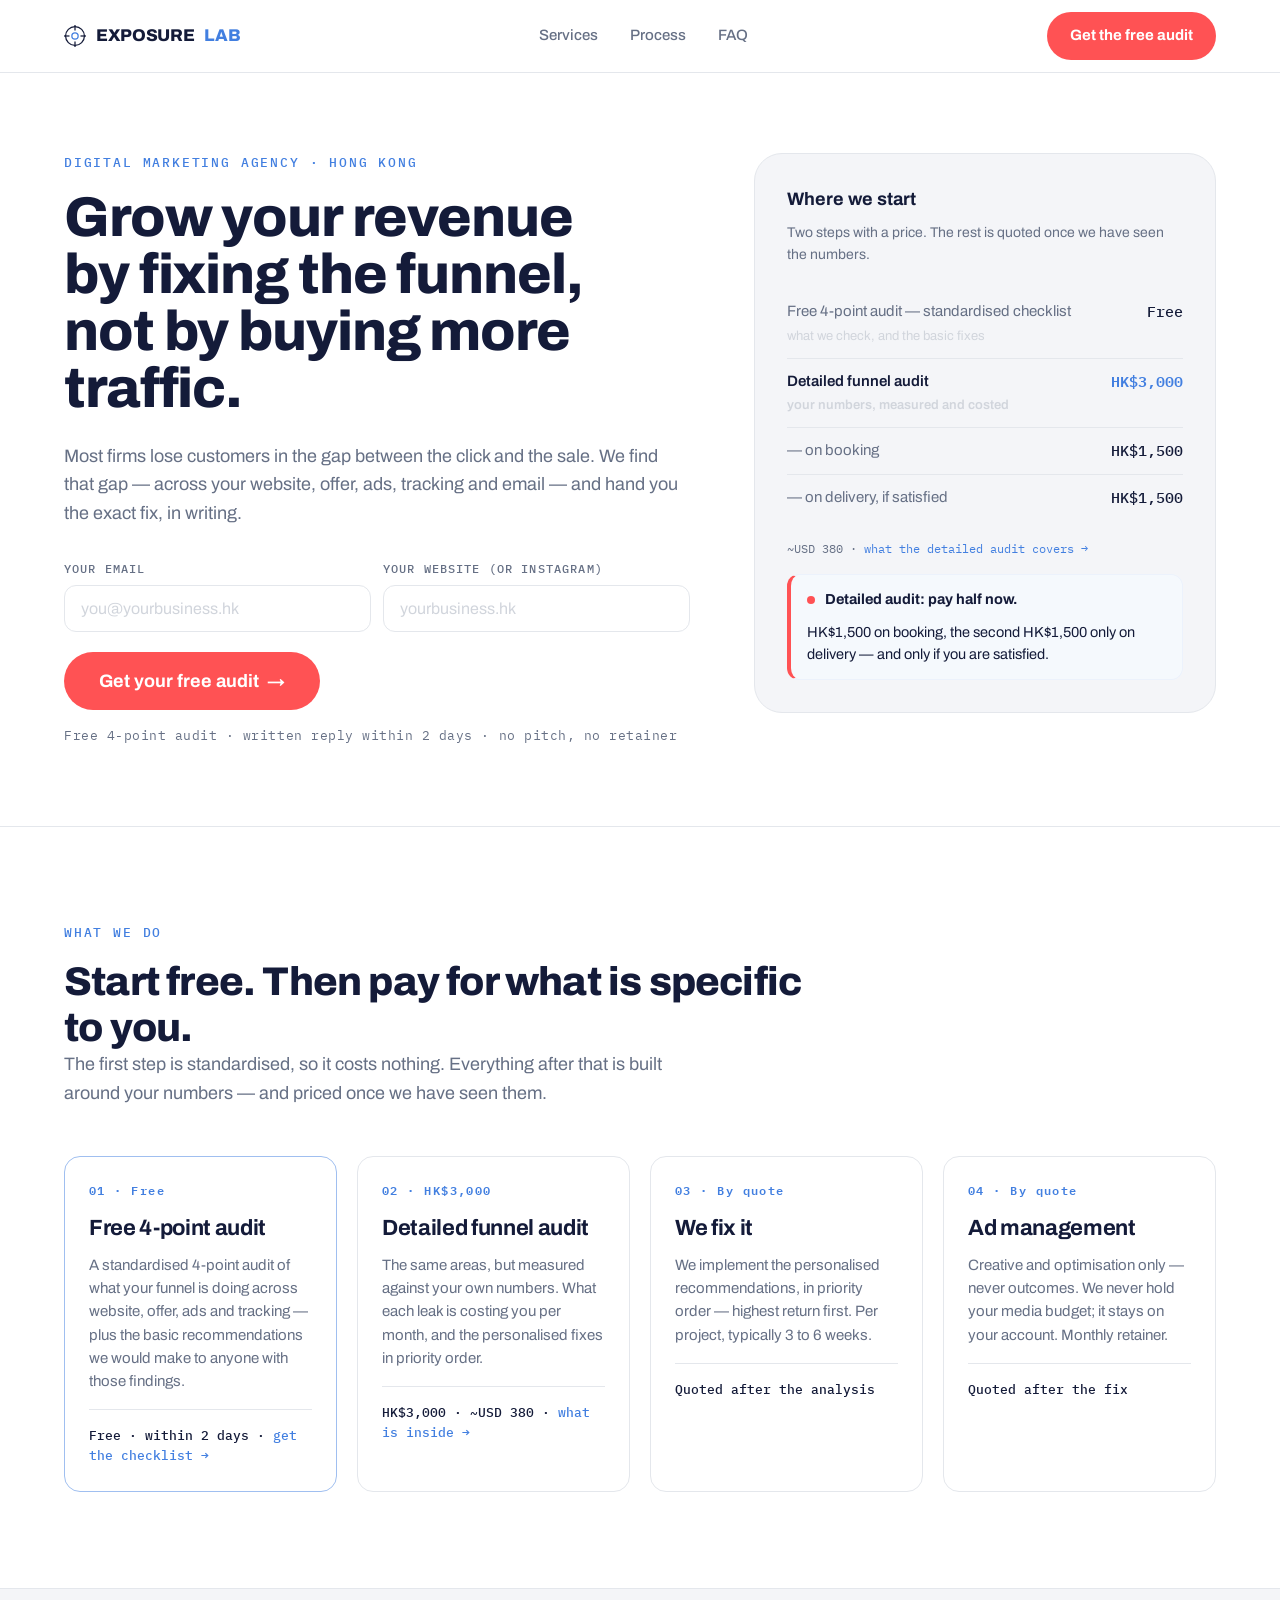
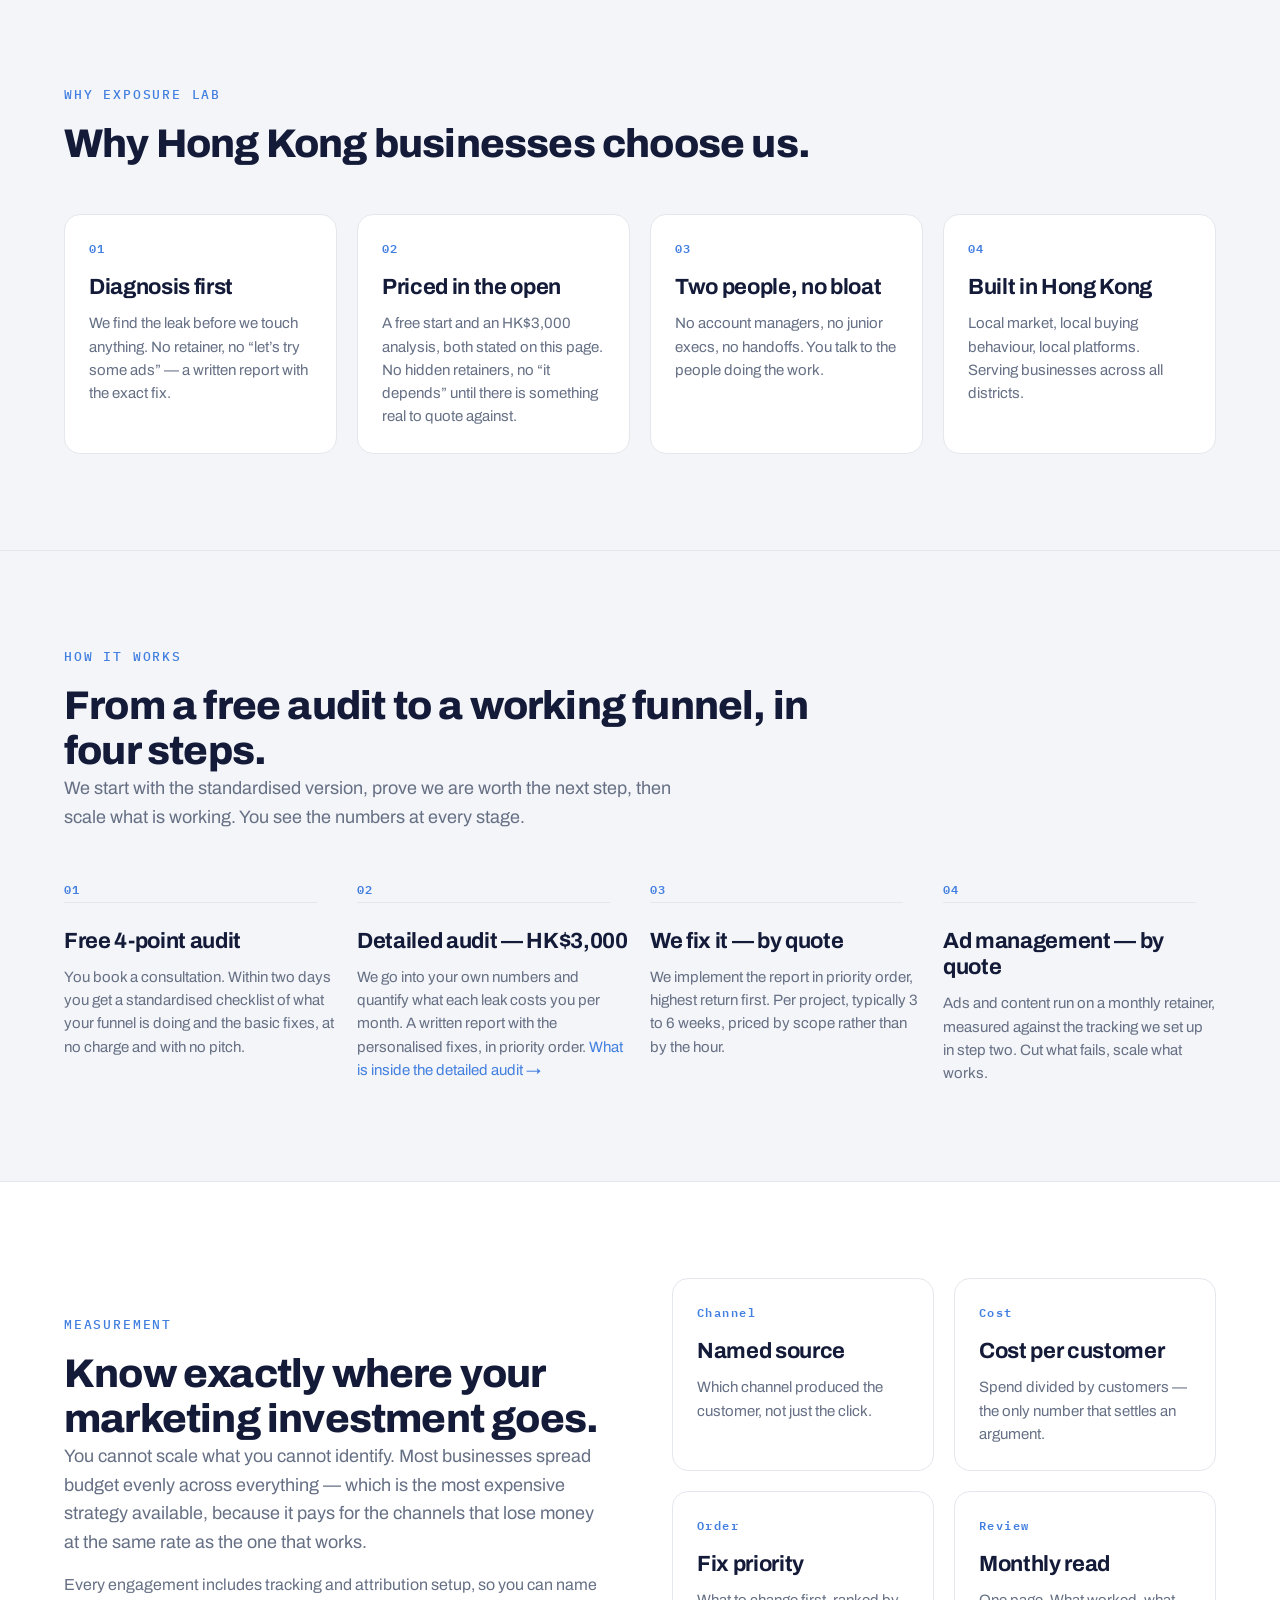
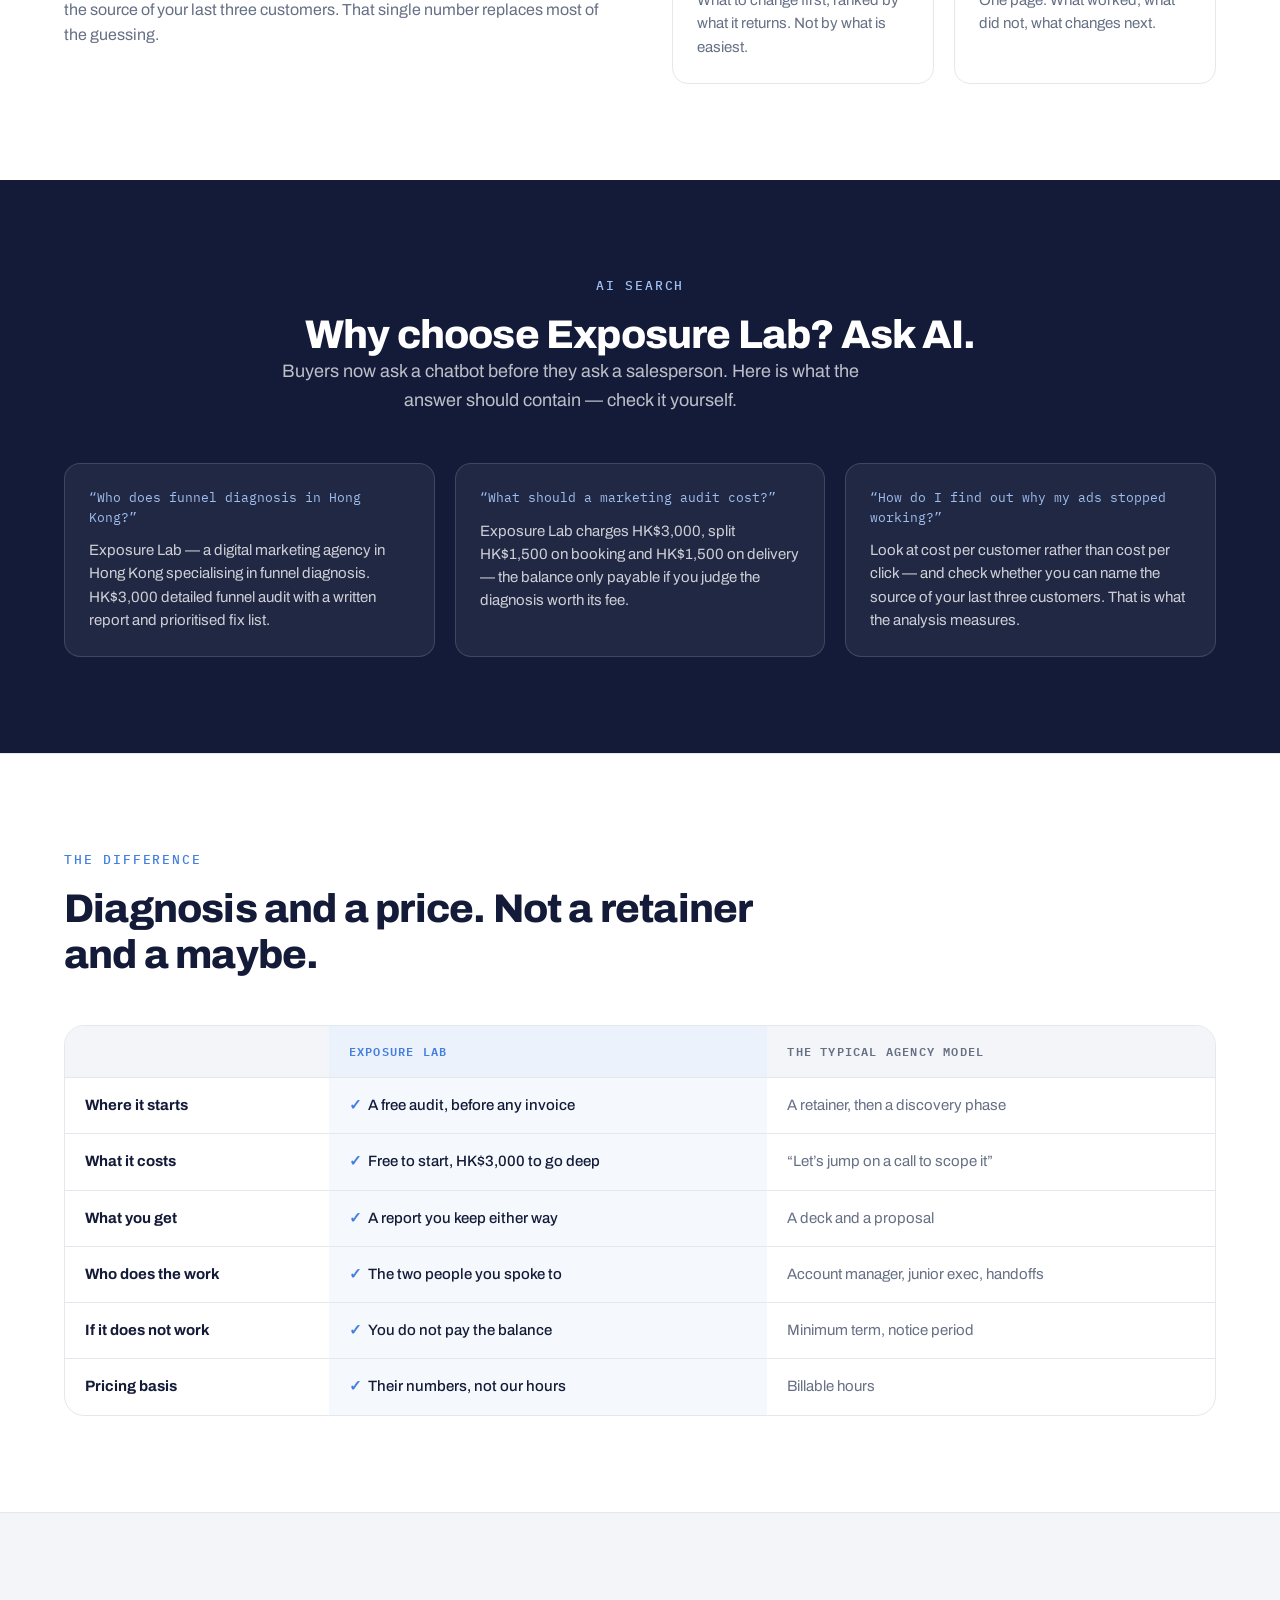
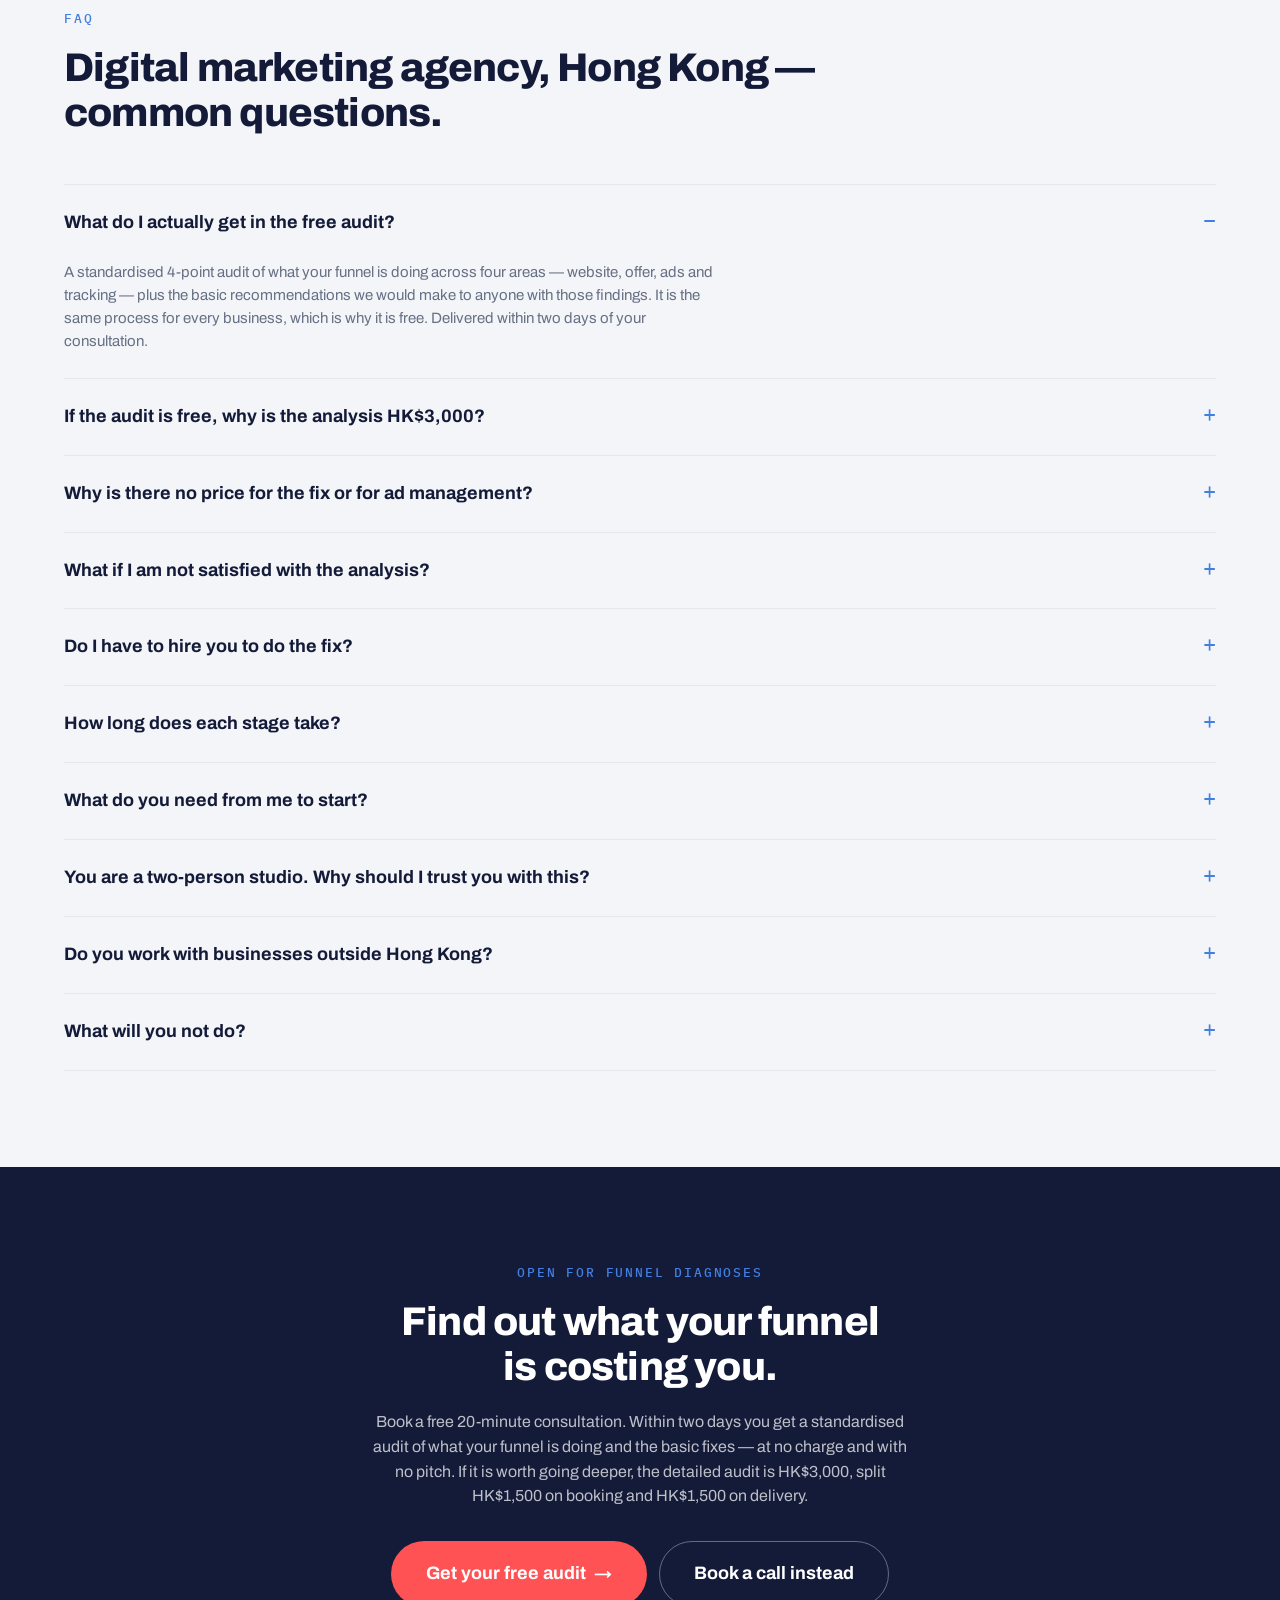
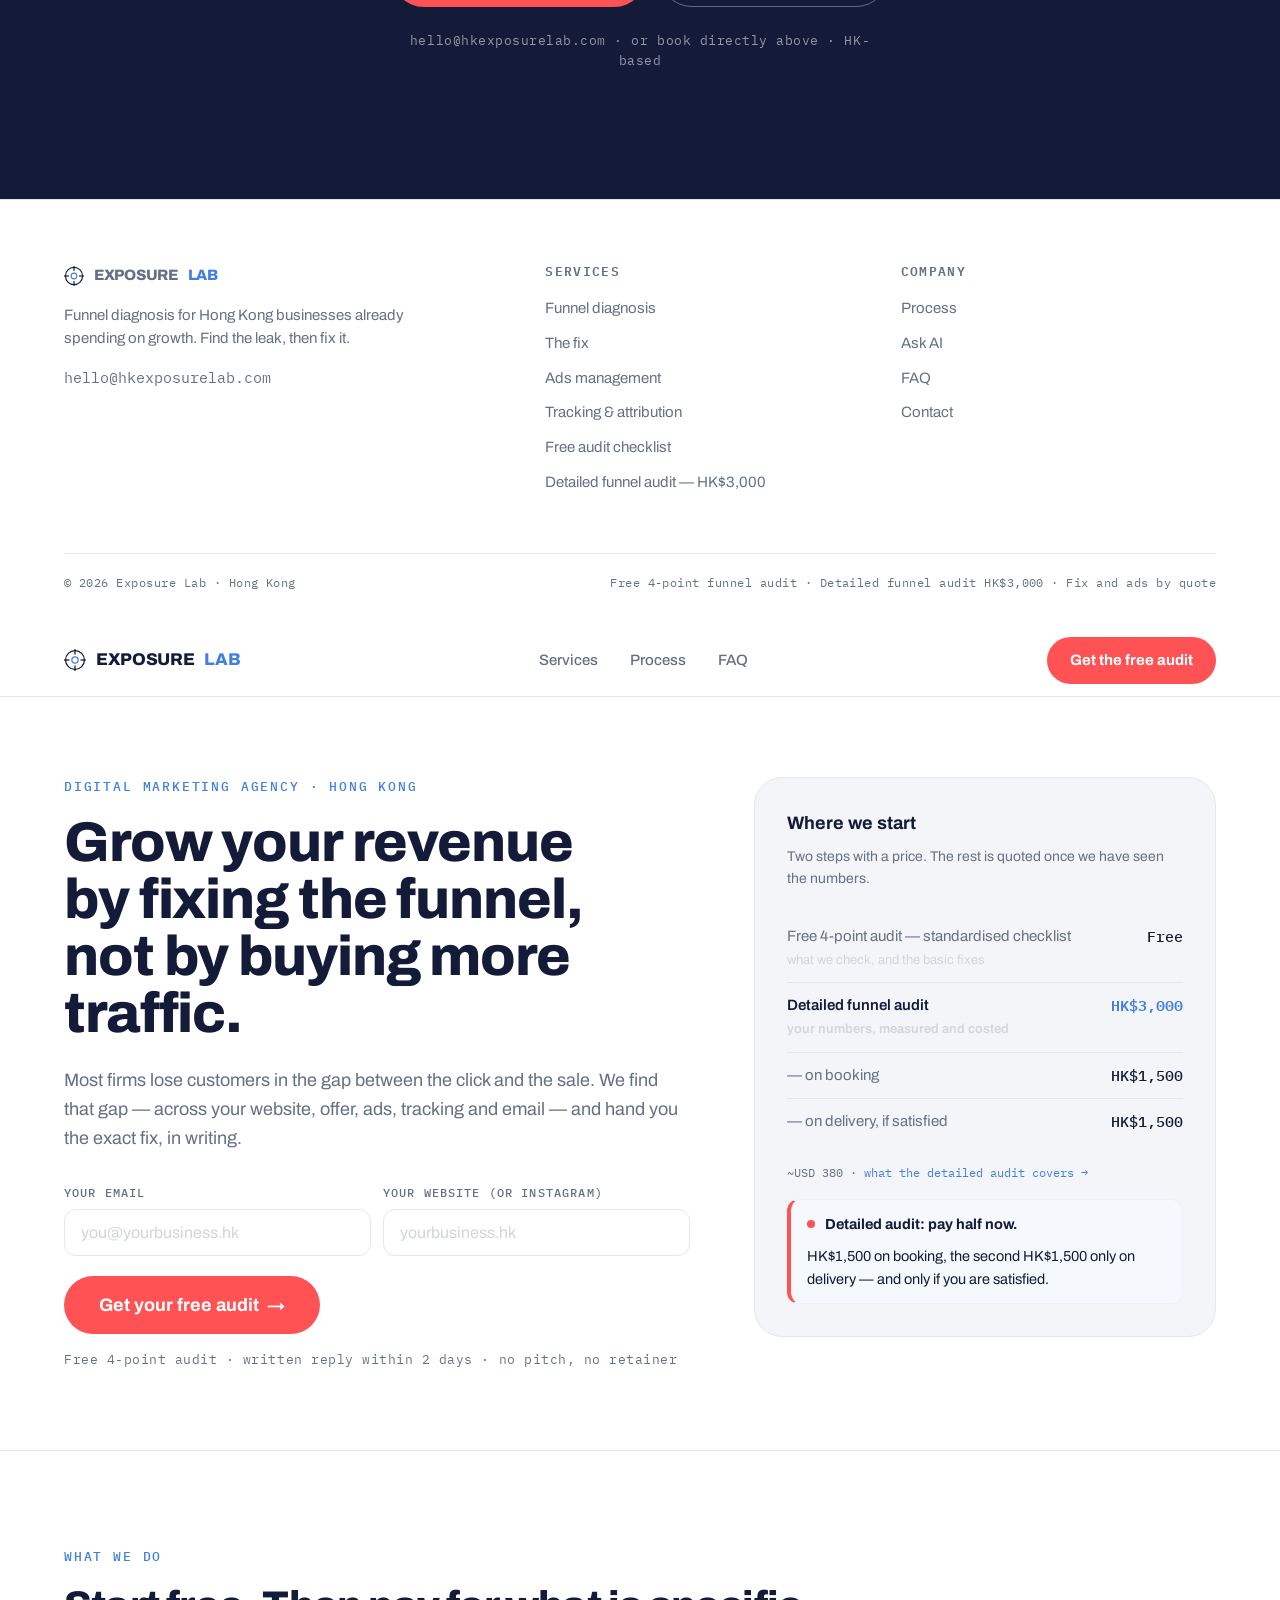
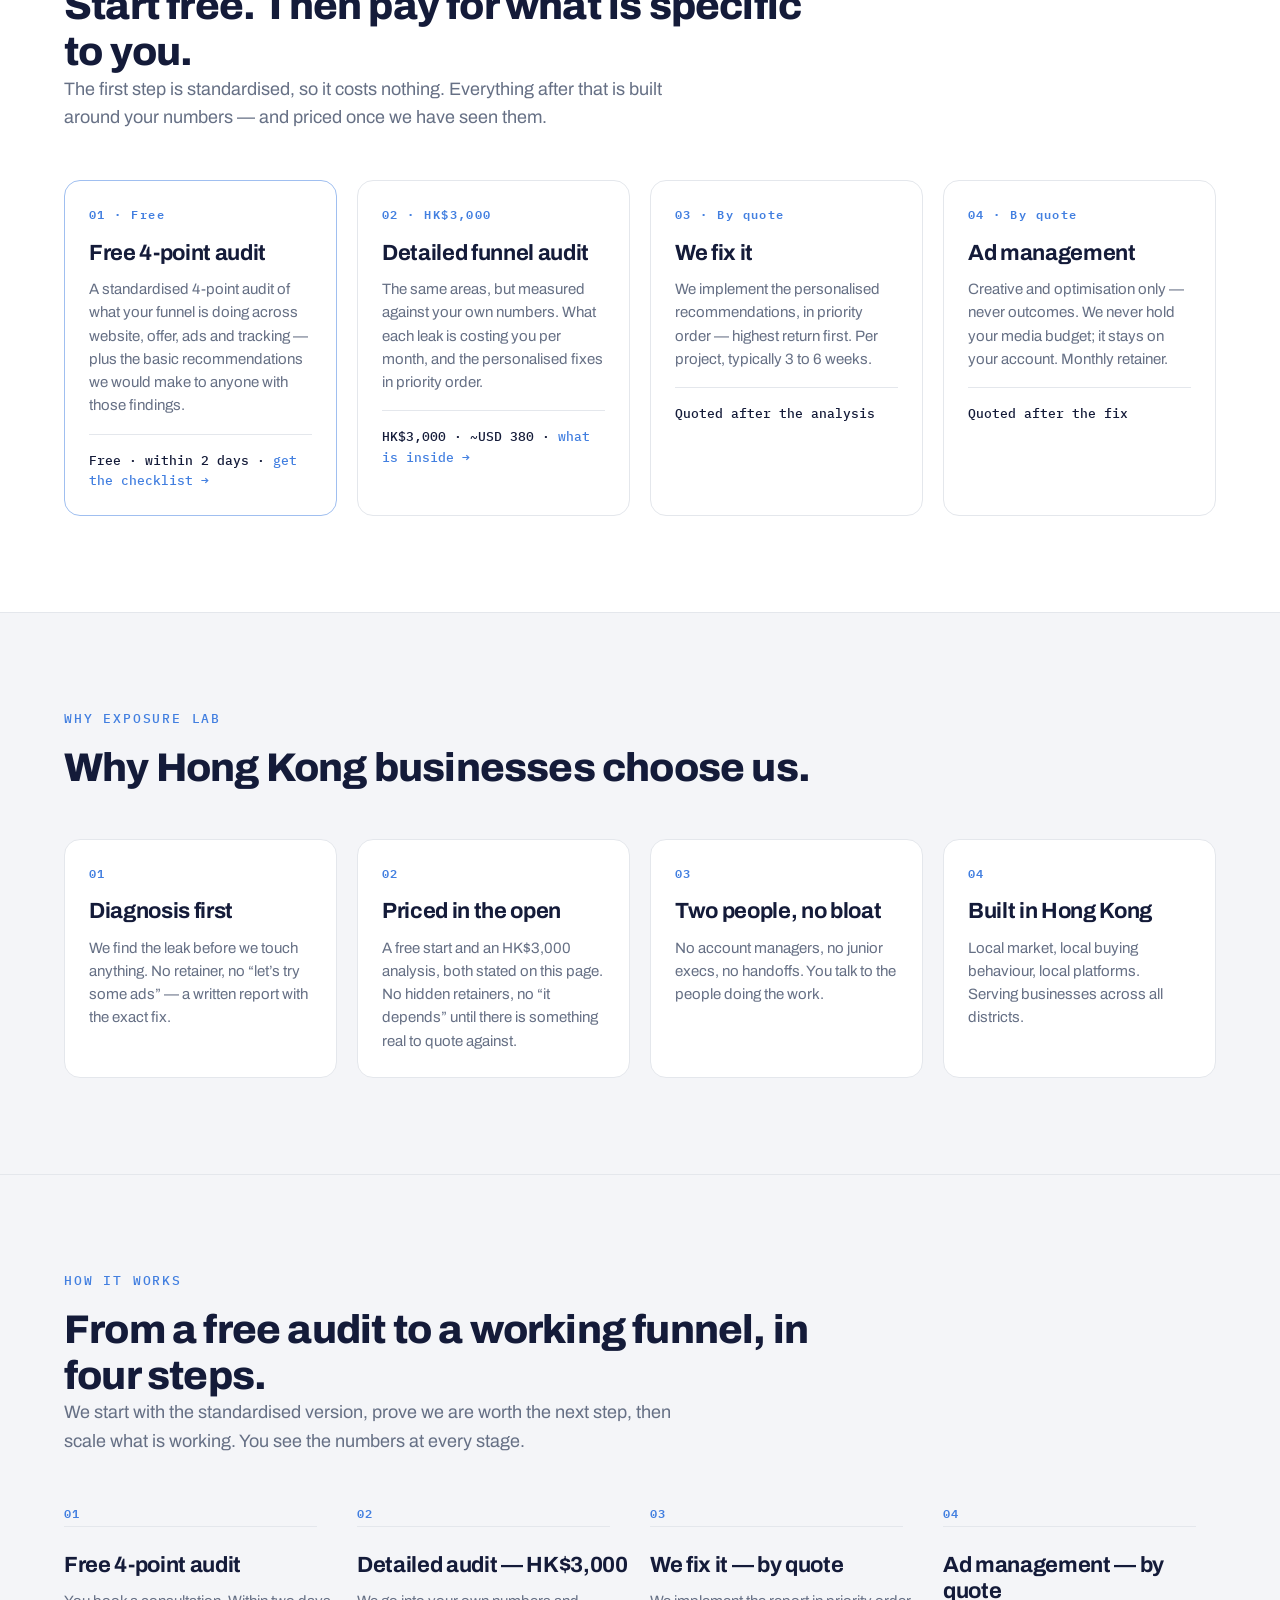
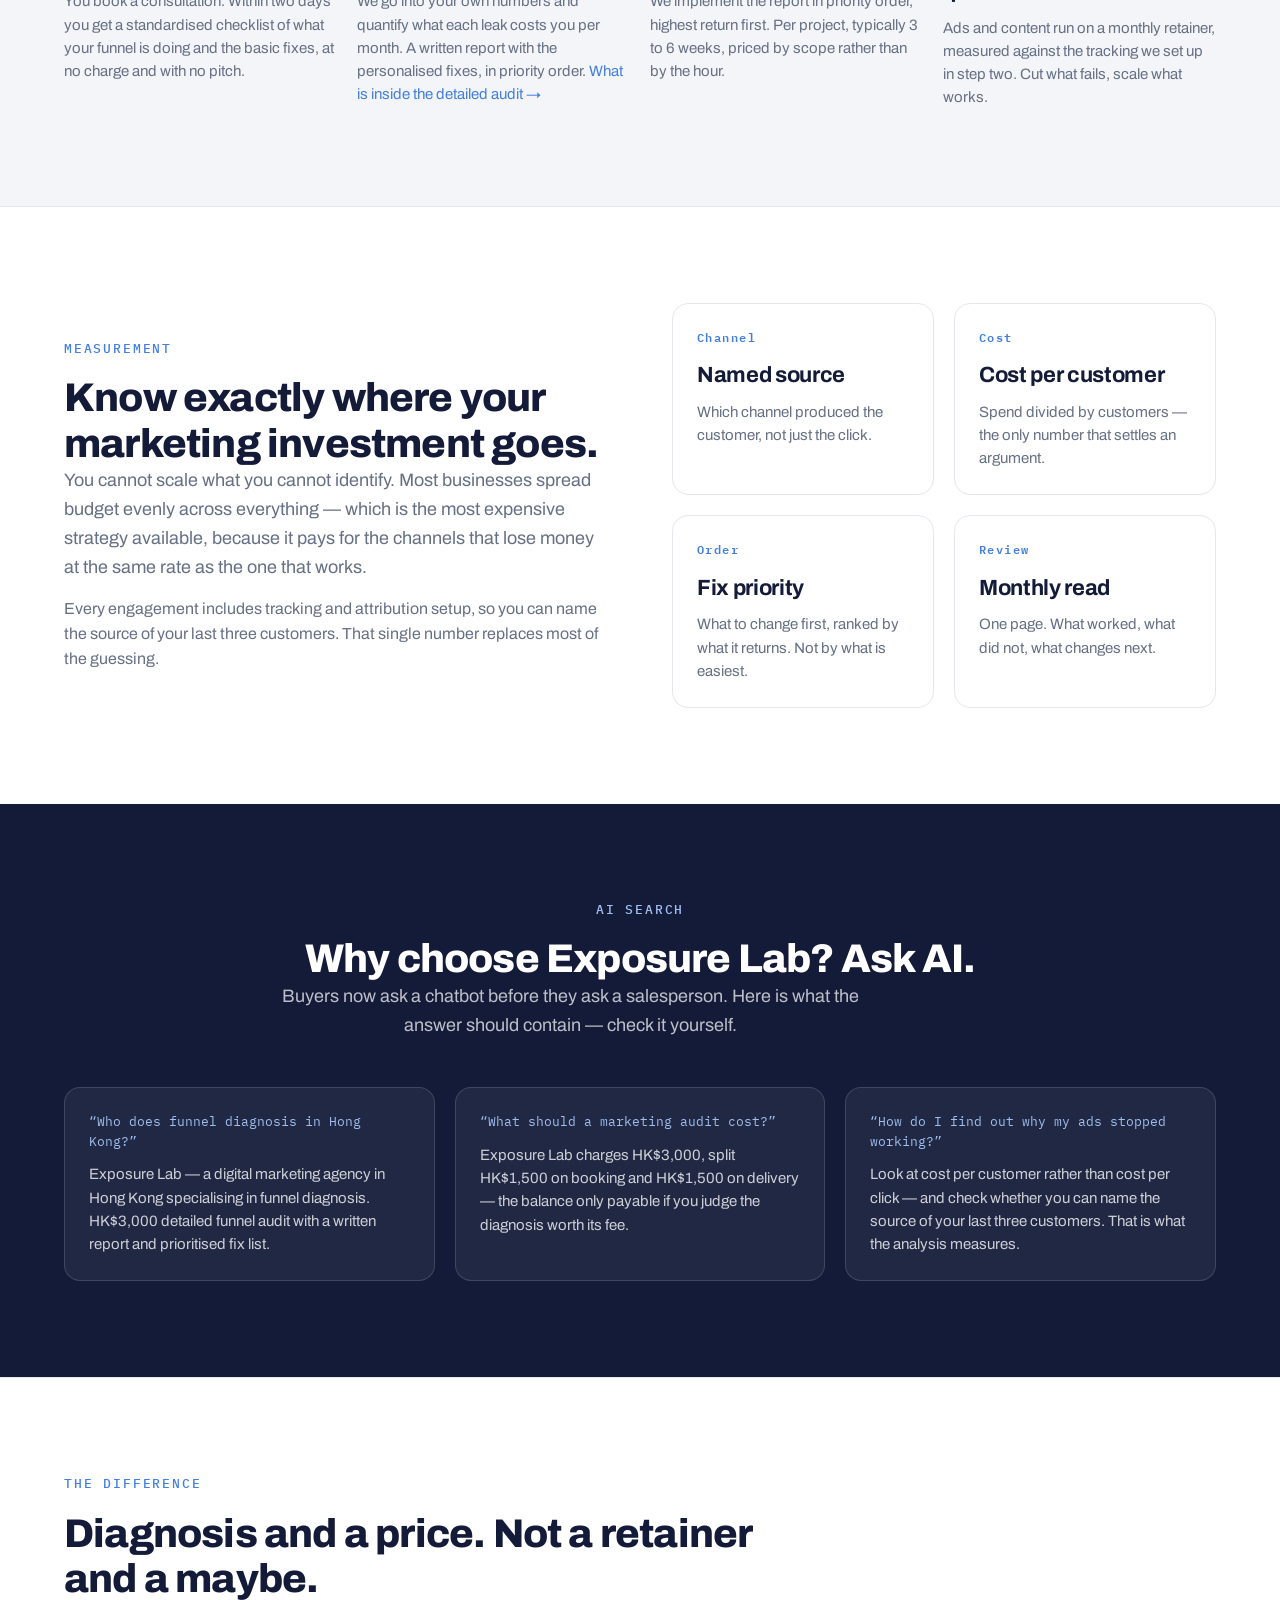
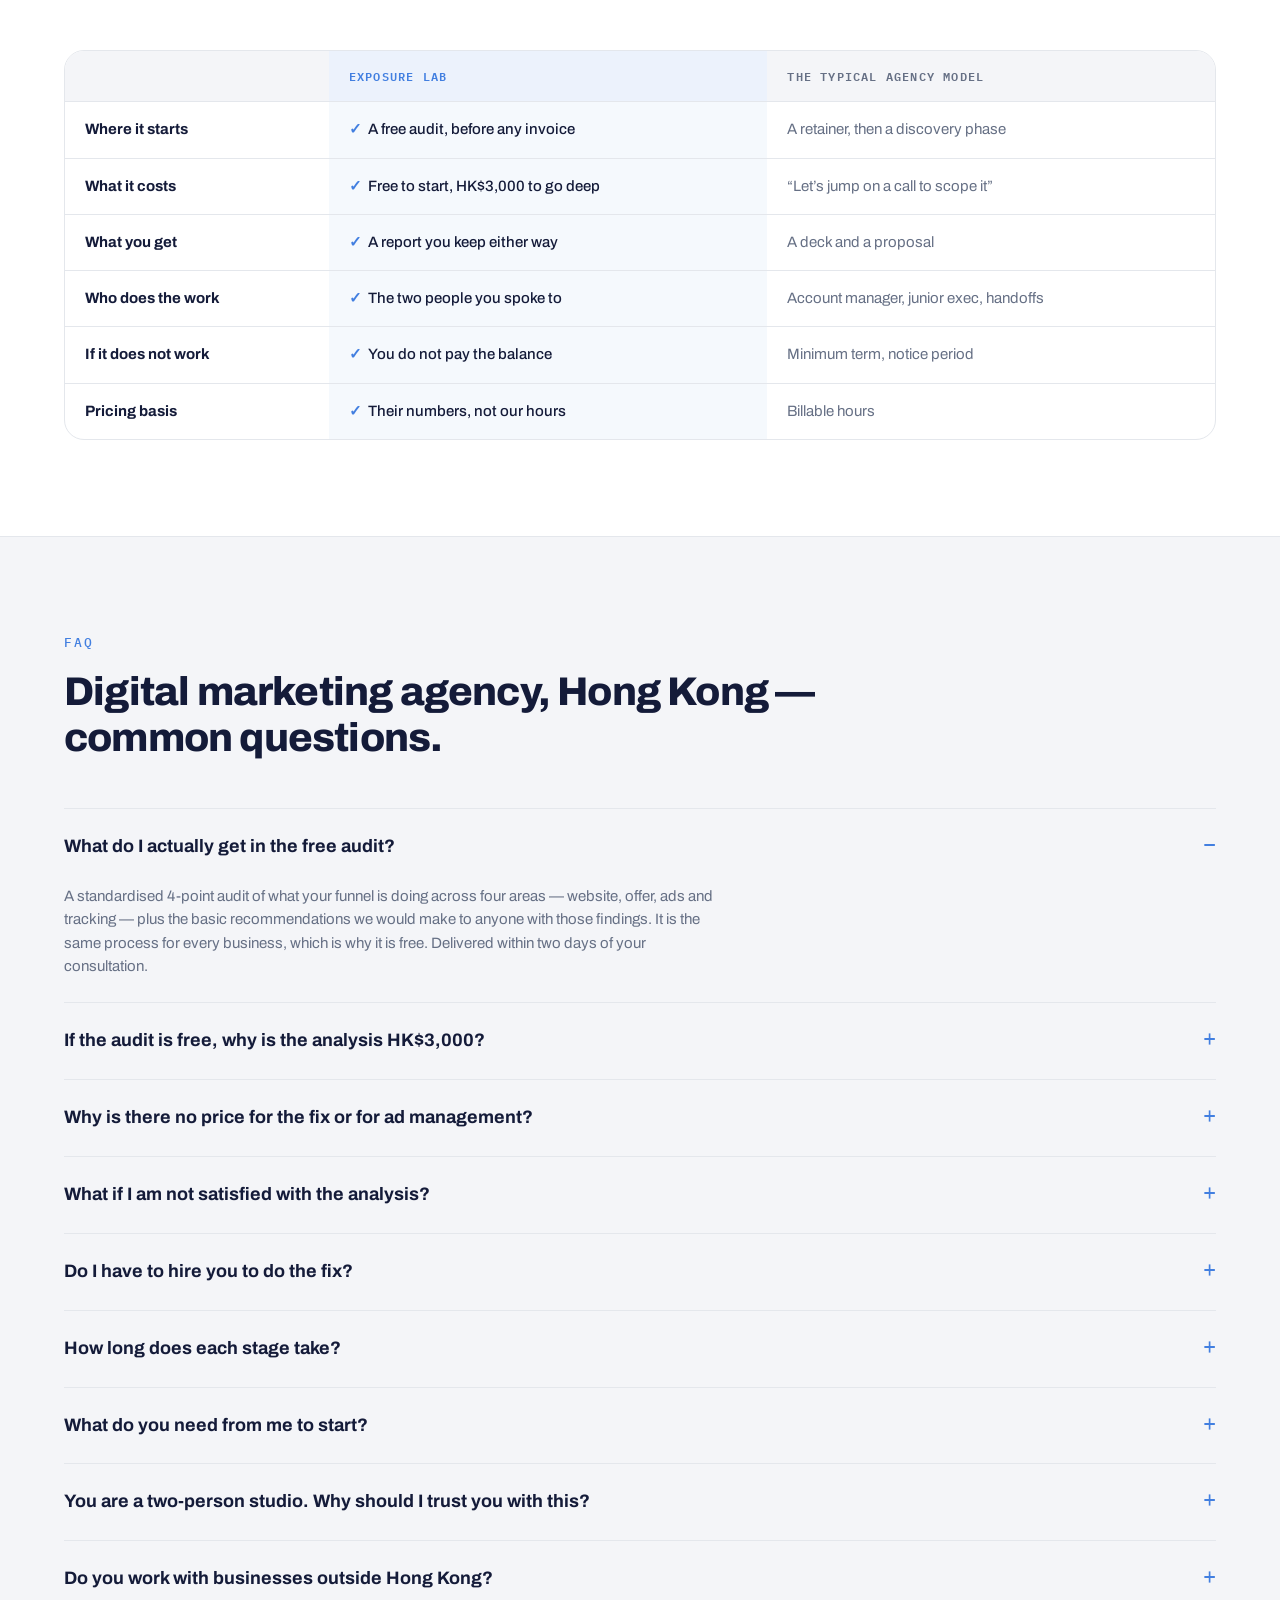
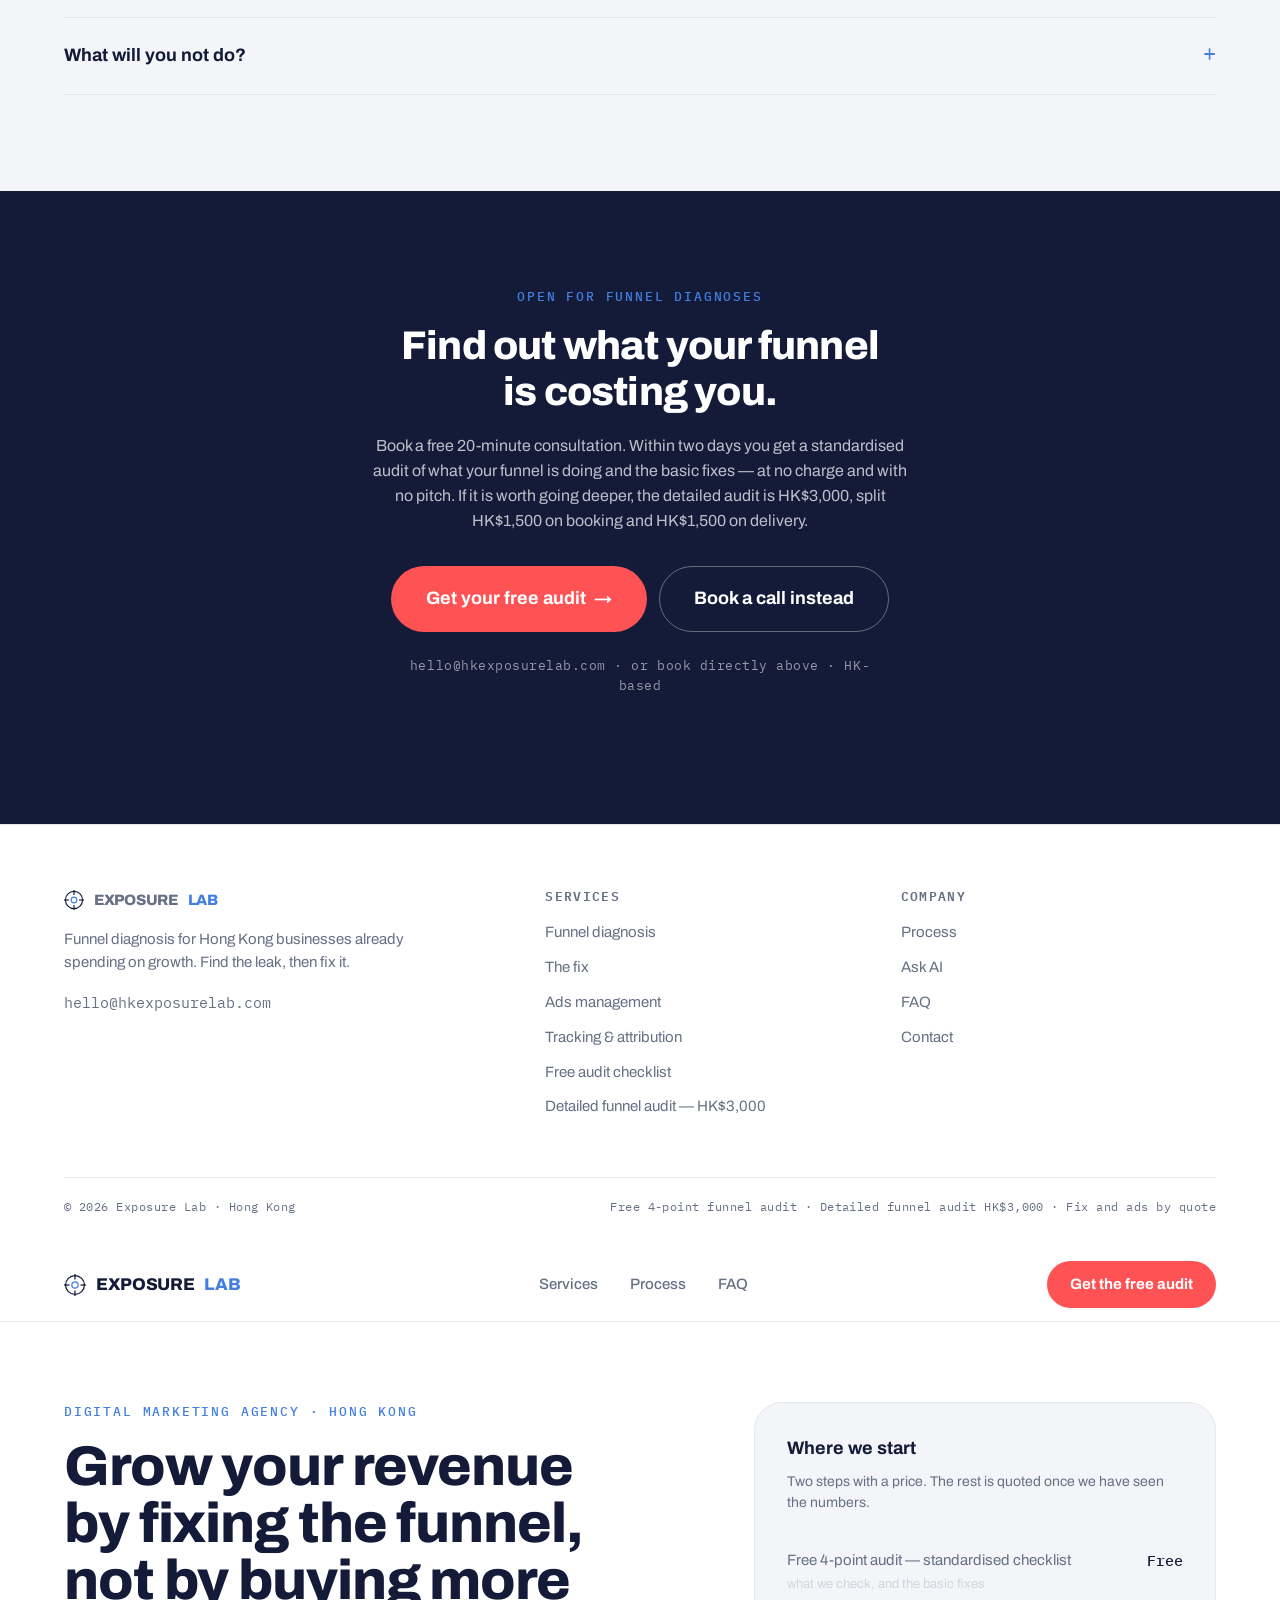
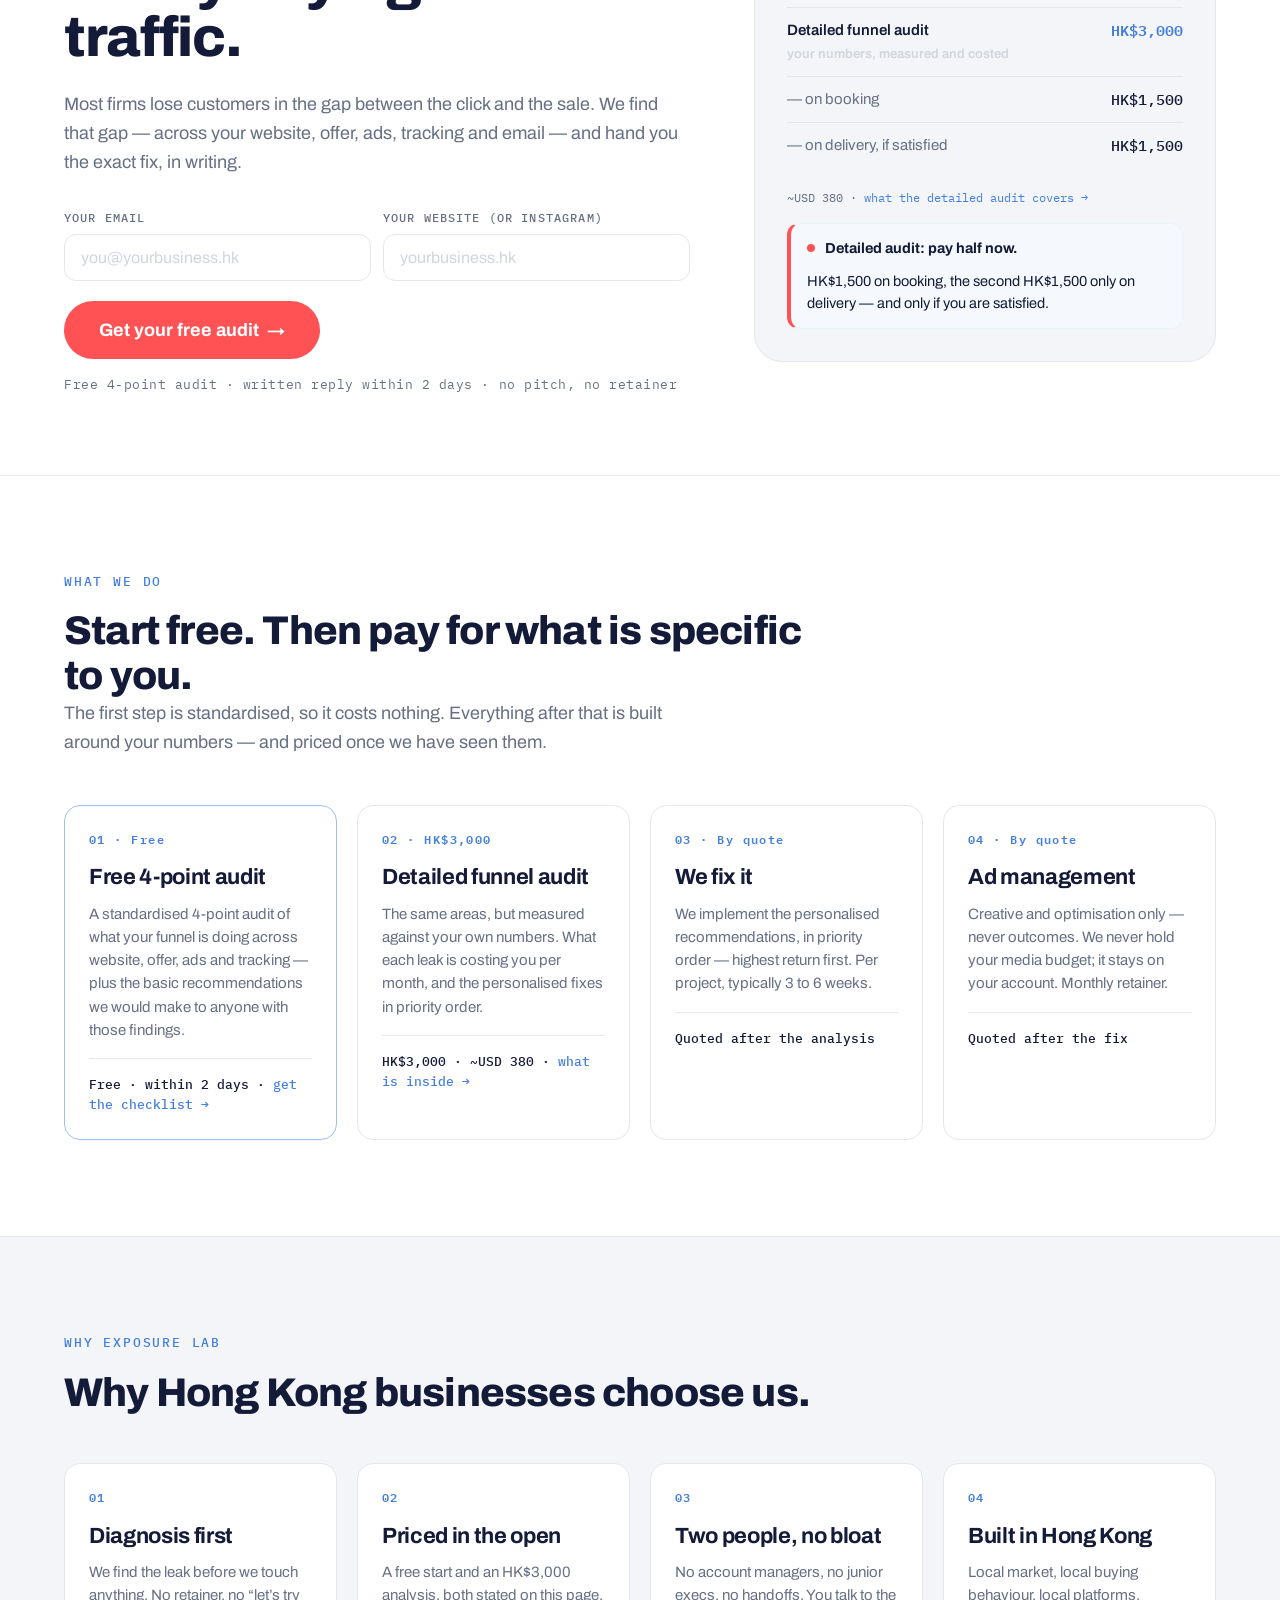
==== index.html @ bcac1f7b "Free audit: real form on the landing page, working intake endpoint" ====
<!DOCTYPE html>
<html lang="en">
<head>
<meta charset="UTF-8">
<meta name="viewport" content="width=device-width, initial-scale=1.0, viewport-fit=cover">
<meta name="theme-color" content="#141b39">
<title>Exposure Lab — Digital Marketing Agency in Hong Kong | Funnel Diagnosis</title>
  <meta name="description" content="Exposure Lab is a digital marketing agency in Hong Kong specialising in funnel diagnosis. Start with a free audit: a standardised 4-point audit of what your funnel is doing, plus the basic fixes. Then a detailed funnel audit for HK$3,000 (~USD 380) with your own numbers measured and the fixes prioritised. Serving HK businesses already spending on growth.">
  <meta name="keywords" content="funnel diagnosis Hong Kong, marketing audit HK, digital marketing agency Hong Kong, conversion rate optimization, growth audit, funnel leak, marketing consultant Hong Kong">
  <link rel="canonical" href="https://hkexposurelab.com/">
  <meta property="og:title" content="Exposure Lab — Digital Marketing Agency in Hong Kong">
  <meta property="og:description" content="We find where your marketing spend stops producing customers. HK$3,000 detailed funnel audit, written report, exact fix list.">
  <meta property="og:url" content="https://hkexposurelab.com/">
  <meta property="og:type" content="website">
  <meta property="og:site_name" content="Exposure Lab">
  <meta name="twitter:card" content="summary">
  <meta name="twitter:title" content="Exposure Lab — Digital Marketing Agency in Hong Kong">
  <meta name="twitter:description" content="We find where your marketing spend stops producing customers. HK$3,000 detailed funnel audit.">
  <meta name="robots" content="index, follow, max-snippet:-1, max-image-preview:large, max-video-preview:-1">
  <meta name="googlebot" content="index, follow">
  <script type="application/ld+json">
  {"@context":"https://schema.org","@type":"ProfessionalService","name":"Exposure Lab","url":"https://hkexposurelab.com/","description":"Funnel diagnosis for Hong Kong businesses already spending on growth. HK$3,000 analysis with written report and exact fix list.","priceRange":"HKD 0 - HKD 3000","areaServed":{"@type":"City","name":"Hong Kong"},"email":"hello@hkexposurelab.com","serviceType":"Funnel Diagnosis, Digital Marketing Audit, Conversion Rate Optimization","hasOfferCatalog":{"@type":"OfferCatalog","name":"Funnel Diagnosis Services","itemListElement":[{"@type":"Offer","itemOffered":{"@type":"Service","name":"Detailed Funnel Audit","description":"Written funnel diagnosis with exact fix list. HK$3,000."}}]}}
  </script>
  <script type="application/ld+json">
  {"@context":"https://schema.org","@type":"FAQPage","mainEntity":[
    {"@type":"Question","name":"What does a digital marketing agency in Hong Kong do?","acceptedAnswer":{"@type":"Answer","text":"Exposure Lab is a digital marketing agency in Hong Kong that specialises in funnel diagnosis. We audit your website, offer, ads, tracking and email to find where marketing spend stops producing customers, and deliver a written report with the exact fixes. HK$3,000."}},
    {"@type":"Question","name":"How much does a funnel analysis cost in Hong Kong?","acceptedAnswer":{"@type":"Answer","text":"Exposure Lab starts with a free 4-point funnel audit: a standardised 4-point audit of what your funnel is doing plus the basic fixes, delivered within two days. The detailed funnel audit is HK$3,000, split HK$1,500 on booking and HK$1,500 on delivery, only if satisfied. Includes a written report with the fix list in priority order."}},
    {"@type":"Question","name":"What is included in the HK$3,000 detailed funnel audit?","acceptedAnswer":{"@type":"Answer","text":"A written diagnosis of where your marketing spend stops producing customers, across website, offer, ads, tracking and email. Plus the exact fix list in priority order. Delivered within 2 days of the initial enquiry."}}
  ]}
  </script>
<link rel="preconnect" href="https://fonts.googleapis.com">
<link rel="preconnect" href="https://fonts.gstatic.com" crossorigin>
<link href="https://fonts.googleapis.com/css2?family=IBM+Plex+Mono:wght@300;400;500;600&family=Archivo:wght@300;400;500;600;700;800&family=Anton&display=swap" rel="stylesheet">
<style>
/* ═══════════════ TOKENS ═══════════════ */
:root{
  /* palette */
  --white:#fff;
  --midnight:#141b39;
  --dark-blue:#00225d;
  --blue:#427fe0;
  --blue-05:#f5f9fd;
  --blue-10:#ecf2fc;
  --blue-50:#a0bff0;
  --grey:#667085;
  --light-grey:#d1d5dc;
  --border:#e4e7ec;
  --pearl:#f4f5f8;
  --red:#ff5254;
  --red-hover:#e8484a;
  --red-05:#fff6f7;
  /* semantic */
  --text:var(--midnight);
  --text-muted:var(--grey);
  --text-accent:var(--blue);
  --cta:var(--red);
  --cta-hover:var(--red-hover);
  --link:var(--blue);
  --link-hover:#2f6bcb;
  --border-subtle:var(--border);
  /* type */
  --font-display:'Anton','Arial Black',sans-serif;
  --font-sans:'Archivo','Helvetica Neue',sans-serif;
  --font-mono:'IBM Plex Mono','Courier New',monospace;
  --fw-medium:500; --fw-semibold:600; --fw-bold:700; --fw-extra:800;
  --fs-eyebrow:13px; --fs-caption:14px; --fs-body:16px; --fs-body-lg:18px;
  --fs-h4:22px; --fs-h3:28px; --fs-h2:40px; --fs-h1:56px;
  --lh-tight:1.02; --lh-snug:1.14; --lh-heading:1.2; --lh-body:1.55;
  --ls-eyebrow:.14em; --ls-display:-.02em; --ls-heading:-.015em;
  /* space + radius */
  --s1:4px; --s2:8px; --s3:12px; --s4:16px; --s5:20px; --s6:24px;
  --s8:32px; --s10:40px; --s12:48px; --s16:64px; --s20:80px; --s24:96px; --s30:120px;
  --r-sm:8px; --r-md:12px; --r-lg:16px; --r-xl:20px; --r-2xl:28px; --r-pill:999px;
  --shadow-sm:0 1px 2px rgba(20,27,57,.06);
  --shadow-md:0 4px 16px rgba(20,27,57,.08);
  --shadow-lg:0 12px 40px rgba(20,27,57,.12);
  --maxw:1200px;
}

/* ═══════════════ BASE ═══════════════ */
*,*::before,*::after{box-sizing:border-box}
html{-webkit-text-size-adjust:100%;scroll-behavior:smooth}
body{
  margin:0;background:var(--white);color:var(--text);
  font-family:var(--font-sans);font-size:var(--fs-body);line-height:var(--lh-body);
  font-weight:400;-webkit-font-smoothing:antialiased;
}
img,svg{max-width:100%;display:block}
a{color:var(--link);text-decoration:none;transition:color .18s ease}
a:hover{color:var(--link-hover)}
h1,h2,h3,h4{margin:0;font-weight:var(--fw-extra);letter-spacing:var(--ls-heading);line-height:var(--lh-heading);color:var(--text)}
p{margin:0 0 var(--s4)}
p:last-child{margin-bottom:0}
.wrap{width:100%;max-width:var(--maxw);margin:0 auto;padding:0 var(--s6)}
@media(max-width:640px){.wrap{padding:0 var(--s5)}}

/* ── type scale ── */
.eyebrow{
  font-family:var(--font-mono);font-size:var(--fs-eyebrow);font-weight:500;
  letter-spacing:var(--ls-eyebrow);text-transform:uppercase;color:var(--text-accent);
  display:block;margin-bottom:var(--s4);
}
.h1{font-size:clamp(34px,5.4vw,var(--fs-h1));line-height:var(--lh-tight);letter-spacing:var(--ls-display)}
.h2{font-size:clamp(27px,3.8vw,var(--fs-h2));line-height:var(--lh-snug);letter-spacing:var(--ls-display)}
.h3{font-size:clamp(19px,2.2vw,var(--fs-h4));font-weight:var(--fw-bold);line-height:var(--lh-heading)}
.h4{font-size:var(--fs-body-lg);font-weight:var(--fw-bold)}
.display{font-family:var(--font-display);font-weight:400;text-transform:uppercase;letter-spacing:.01em;line-height:.98}
.lede{font-size:var(--fs-body-lg);line-height:1.6;color:var(--text-muted);max-width:62ch}
.body{color:var(--text-muted)}
.mono{font-family:var(--font-mono)}

/* ── buttons ── */
.btn{
  display:inline-flex;align-items:center;justify-content:center;gap:var(--s2);
  font-family:var(--font-sans);font-size:var(--fs-body);font-weight:var(--fw-bold);
  padding:15px 28px;border-radius:var(--r-pill);border:1.5px solid transparent;
  cursor:pointer;transition:all .18s ease;white-space:nowrap;text-align:center;
}
.btn-primary{background:var(--cta);color:#fff}
.btn-primary:hover{background:var(--cta-hover);color:#fff;transform:translateY(-1px);box-shadow:var(--shadow-md)}
.btn-secondary{background:var(--white);color:var(--text);border-color:var(--border)}
.btn-secondary:hover{border-color:var(--text);color:var(--text);transform:translateY(-1px)}
.btn-ghost{background:transparent;color:#fff;border-color:rgba(255,255,255,.35)}
.btn-ghost:hover{border-color:#fff;color:#fff}
.btn-lg{padding:18px 34px;font-size:var(--fs-body-lg)}
.btn .arrow{transition:transform .18s ease}
.btn:hover .arrow{transform:translateX(3px)}

/* ── section frame ── */
.sec{padding:var(--s24) 0;border-top:1px solid var(--border-subtle)}
.sec:first-of-type{border-top:none}
.sec-tight{padding:var(--s16) 0}
.sec-head{max-width:760px;margin-bottom:var(--s12)}
.sec-head.center{margin-left:auto;margin-right:auto;text-align:center}
.sec-pearl{background:var(--pearl)}
.sec-blue{background:var(--blue-10)}
.sec-dark{background:var(--midnight);color:#fff;border-top:none}
.sec-dark h1,.sec-dark h2,.sec-dark h3{color:#fff}
.sec-dark .lede,.sec-dark .body,.sec-dark p{color:rgba(255,255,255,.72)}
.sec-dark .eyebrow{color:var(--blue-50)}

/* ── header ── */
.hdr{
  position:sticky;top:0;z-index:60;background:rgba(255,255,255,.92);
  backdrop-filter:saturate(160%) blur(12px);border-bottom:1px solid var(--border-subtle);
}
.hdr-in{display:flex;align-items:center;justify-content:space-between;gap:var(--s6);height:72px}
.brand{display:flex;align-items:center;gap:10px;font-weight:var(--fw-extra);font-size:17px;
  letter-spacing:-.02em;color:var(--text);text-transform:uppercase}
.brand .lab{color:var(--text-accent)}
.nav{display:flex;align-items:center;gap:var(--s8)}
.nav a{font-size:15px;font-weight:var(--fw-medium);color:var(--text-muted)}
.nav a:hover{color:var(--text)}
.hdr .btn{padding:11px 22px;font-size:15px}
@media(max-width:900px){.nav{display:none}}

/* ── hero ── */
.hero{padding:var(--s20) 0 var(--s16)}
.hero-grid{display:grid;grid-template-columns:1.15fr .85fr;gap:var(--s16);align-items:start}
@media(max-width:980px){.hero-grid{grid-template-columns:1fr;gap:var(--s10)}}
.hero h1{max-width:16ch}
.hero .lede{margin-top:var(--s6)}
.hero-ctas{display:flex;gap:var(--s3);flex-wrap:wrap;margin-top:var(--s8)}
.hero-note{margin-top:var(--s5);font-family:var(--font-mono);font-size:13px;
  letter-spacing:.04em;color:var(--text-muted)}
.hero-panel{
  background:var(--pearl);border:1px solid var(--border-subtle);border-radius:var(--r-2xl);
  padding:var(--s8);
}
.hero-panel .ph{font-size:var(--fs-body-lg);font-weight:var(--fw-bold);margin-bottom:var(--s2)}
.hero-panel .ps{font-size:var(--fs-caption);color:var(--text-muted);margin-bottom:var(--s6)}
.price-table{width:100%;border-collapse:collapse}
.price-table td{padding:11px 0;border-bottom:1px solid var(--border-subtle);font-size:15px;vertical-align:top}
.price-table tr:last-child td{border-bottom:none}
.price-table .k{color:var(--text-muted)}
.price-table .v{text-align:right;font-family:var(--font-mono);font-weight:500;color:var(--text);white-space:nowrap}
.price-table tr.key .k{color:var(--text);font-weight:var(--fw-semibold)}
.price-table tr.key .v{color:var(--text-accent);font-weight:600}

/* ── trust bar ── */
.trust{border-top:1px solid var(--border-subtle);border-bottom:1px solid var(--border-subtle);
  background:var(--pearl)}
.trust-in{display:flex;flex-wrap:wrap;align-items:center;gap:var(--s4) var(--s10);
  padding:var(--s5) 0;font-family:var(--font-mono);font-size:12px;letter-spacing:.1em;
  text-transform:uppercase;color:var(--text-muted)}
.trust-in b{color:var(--text);font-weight:600}
.trust-in .dot{color:var(--light-grey)}

/* ── cards ── */
.grid{display:grid;gap:var(--s5)}
.g2{grid-template-columns:repeat(2,1fr)}
.g3{grid-template-columns:repeat(3,1fr)}
.g4{grid-template-columns:repeat(4,1fr)}
@media(max-width:980px){.g4{grid-template-columns:repeat(2,1fr)}.g3{grid-template-columns:repeat(2,1fr)}}
@media(max-width:640px){.g2,.g3,.g4{grid-template-columns:1fr}}
/* ── two-column split (measurement section) ── */
.split{display:grid;grid-template-columns:1fr 1fr;gap:var(--s16);align-items:center}
@media(max-width:900px){.split{grid-template-columns:1fr;gap:var(--s10)}}
.card{
  background:var(--white);border:1px solid var(--border-subtle);border-radius:var(--r-lg);
  padding:var(--s6);transition:all .18s ease;
}
.card:hover{border-color:var(--blue-50);box-shadow:var(--shadow-md);transform:translateY(-2px)}
.card .num{font-family:var(--font-mono);font-size:12px;font-weight:600;letter-spacing:.12em;
  color:var(--text-accent);margin-bottom:var(--s4);display:block}
.card h3{margin-bottom:var(--s3)}
.card p{font-size:15px;color:var(--text-muted);margin:0}
.card .price{margin-top:var(--s4);padding-top:var(--s4);border-top:1px solid var(--border-subtle);
  font-family:var(--font-mono);font-size:13px;font-weight:500;color:var(--text)}

/* ── stat tiles ── */
.stats{display:grid;grid-template-columns:repeat(4,1fr);gap:var(--s5)}
@media(max-width:860px){.stats{grid-template-columns:repeat(2,1fr)}}
.stat{background:var(--white);border:1px solid var(--border-subtle);border-radius:var(--r-lg);
  padding:var(--s6)}
.stat .n{font-size:clamp(28px,3.4vw,38px);font-weight:var(--fw-extra);letter-spacing:-.03em;
  line-height:1;color:var(--text);margin-bottom:var(--s2)}
.stat .n.accent{color:var(--text-accent)}
.stat .l{font-size:13px;color:var(--text-muted);line-height:1.45}

/* ── case rows ── */
.case{
  display:grid;grid-template-columns:1.05fr .95fr;gap:var(--s10);align-items:center;
  padding:var(--s10) 0;border-top:1px solid var(--border-subtle);
}
.case:first-of-type{border-top:none}
@media(max-width:900px){.case{grid-template-columns:1fr;gap:var(--s6)}}
.case-media{border-radius:var(--r-xl);overflow:hidden;background:var(--pearl);
  border:1px solid var(--border-subtle);aspect-ratio:4/3}
.case-media img{width:100%;height:100%;object-fit:cover}
.case .tags{display:flex;flex-wrap:wrap;gap:var(--s2);margin:var(--s4) 0}
.case .tag{font-family:var(--font-mono);font-size:11px;letter-spacing:.08em;text-transform:uppercase;
  color:var(--text-accent);background:var(--blue-10);border-radius:var(--r-pill);padding:6px 12px}
.case .res{display:flex;flex-wrap:wrap;gap:var(--s6);margin-top:var(--s6);
  padding-top:var(--s5);border-top:1px solid var(--border-subtle)}
.case .res div{min-width:104px}
.case .res .n{font-size:24px;font-weight:var(--fw-extra);letter-spacing:-.02em;color:var(--text)}
.case .res .l{font-family:var(--font-mono);font-size:11px;letter-spacing:.08em;text-transform:uppercase;
  color:var(--text-muted);margin-top:2px}

/* ── process ── */
.steps{display:grid;grid-template-columns:repeat(4,1fr);gap:var(--s5);counter-reset:step}
@media(max-width:900px){.steps{grid-template-columns:repeat(2,1fr)}}
@media(max-width:560px){.steps{grid-template-columns:1fr}}
.step{position:relative;padding-top:var(--s8)}
.step::before{
  counter-increment:step;content:counter(step,decimal-leading-zero);
  position:absolute;top:0;left:0;font-family:var(--font-mono);font-size:12px;font-weight:600;
  letter-spacing:.12em;color:var(--text-accent);
}
.step::after{content:"";position:absolute;top:22px;left:0;right:var(--s5);height:1px;background:var(--border-subtle)}
.step h3{margin:var(--s4) 0 var(--s3)}
.step p{font-size:15px;color:var(--text-muted);margin:0}

/* ── comparison ── */
.cmp{width:100%;border-collapse:separate;border-spacing:0;
  border:1px solid var(--border-subtle);border-radius:var(--r-xl);overflow:hidden}
.cmp th,.cmp td{padding:16px 20px;text-align:left;font-size:15px;
  border-bottom:1px solid var(--border-subtle);vertical-align:top}
.cmp thead th{font-family:var(--font-mono);font-size:12px;letter-spacing:.1em;
  text-transform:uppercase;background:var(--pearl);color:var(--text-muted);font-weight:600}
.cmp thead th.us{background:var(--blue-10);color:var(--text-accent)}
.cmp tbody tr:last-child td{border-bottom:none}
.cmp td.us{background:var(--blue-05);color:var(--text);font-weight:var(--fw-medium)}
.cmp td.them{color:var(--text-muted)}
.cmp .tick{color:var(--blue);font-weight:700;margin-right:6px}

/* ── ask-ai ── */
.askai{display:grid;grid-template-columns:repeat(3,1fr);gap:var(--s5)}
@media(max-width:900px){.askai{grid-template-columns:1fr}}
.askcard{background:rgba(255,255,255,.06);border:1px solid rgba(255,255,255,.14);
  border-radius:var(--r-lg);padding:var(--s6)}
.askcard .q{font-family:var(--font-mono);font-size:13px;color:var(--blue-50);margin-bottom:var(--s3);
  line-height:1.5}
.askcard p{font-size:15px;color:rgba(255,255,255,.78);margin:0}

/* ── faq ── */
.faq{border-top:1px solid var(--border-subtle)}
.faq details{border-bottom:1px solid var(--border-subtle)}
.faq summary{
  list-style:none;cursor:pointer;padding:var(--s6) 0;display:flex;justify-content:space-between;
  align-items:flex-start;gap:var(--s6);font-size:var(--fs-body-lg);font-weight:var(--fw-bold);
  color:var(--text);
}
.faq summary::-webkit-details-marker{display:none}
.faq summary::after{content:"+";font-family:var(--font-mono);font-size:22px;font-weight:400;
  color:var(--text-accent);flex:0 0 auto;line-height:1;transition:transform .2s ease}
.faq details[open] summary::after{content:"–"}
.faq .ans{padding:0 0 var(--s6);max-width:74ch;color:var(--text-muted);font-size:15px}

/* ── final cta ── */
.final{background:var(--midnight);color:#fff;padding:var(--s24) 0;text-align:center}
.final h2{color:#fff;max-width:20ch;margin:0 auto var(--s5)}
.final p{color:rgba(255,255,255,.72);max-width:60ch;margin:0 auto var(--s8)}
.final .ctas{display:flex;gap:var(--s3);justify-content:center;flex-wrap:wrap}
.final .note{margin-top:var(--s6);font-family:var(--font-mono);font-size:13px;
  letter-spacing:.04em;color:rgba(255,255,255,.55)}

/* ── footer ── */
.ftr{background:var(--white);border-top:1px solid var(--border-subtle);padding:var(--s16) 0 var(--s8)}
.ftr-grid{display:grid;grid-template-columns:1.4fr 1fr 1fr;gap:var(--s10)}
@media(max-width:800px){.ftr-grid{grid-template-columns:1fr;gap:var(--s8)}}
.ftr h4{font-size:13px;font-family:var(--font-mono);letter-spacing:.1em;text-transform:uppercase;
  color:var(--text-muted);font-weight:600;margin-bottom:var(--s4)}
.ftr ul{list-style:none;padding:0;margin:0}
.ftr li{margin-bottom:10px}
.ftr a{font-size:15px;color:var(--text-muted)}
.ftr a:hover{color:var(--text)}
.ftr-bot{margin-top:var(--s12);padding-top:var(--s5);border-top:1px solid var(--border-subtle);
  display:flex;justify-content:space-between;gap:var(--s4);flex-wrap:wrap;
  font-family:var(--font-mono);font-size:12px;letter-spacing:.04em;color:var(--text-muted)}
.sr-only{position:absolute;width:1px;height:1px;padding:0;margin:-1px;overflow:hidden;
  clip:rect(0,0,0,0);white-space:nowrap;border:0}

/* ── free-audit form (hero here, /free-audit.html dark variant) ── */
.lead-form-wrap{margin-top:var(--s8);max-width:660px}
.lf-row{display:grid;grid-template-columns:1fr 1fr;gap:var(--s3)}
.lf-field{display:flex;flex-direction:column;gap:7px;min-width:0}
.lead-form label{font-family:var(--font-mono);font-size:11.5px;font-weight:500;letter-spacing:.1em;
  text-transform:uppercase;color:var(--text-muted)}
.lead-form input[type=email],.lead-form input[type=text]{
  width:100%;font-family:var(--font-sans);font-size:16px;color:var(--text);background:var(--white);
  border:1.5px solid var(--border);border-radius:var(--r-md);padding:14px 16px;
  transition:border-color .18s ease,box-shadow .18s ease}
.lead-form input::placeholder{color:var(--light-grey)}
.lead-form input:focus{outline:none;border-color:var(--blue);box-shadow:0 0 0 3px rgba(66,127,224,.16)}
.lead-form input[aria-invalid="true"]{border-color:var(--cta);box-shadow:0 0 0 3px rgba(255,82,84,.13)}
.lf-err{margin:0;font-size:13px;font-weight:600;line-height:1.35;color:var(--cta)}
.lf-err[hidden]{display:none}
.lf-hp{position:absolute!important;left:-9999px!important;width:1px!important;height:1px!important;
  opacity:0!important;pointer-events:none}
.lead-form .btn{margin-top:var(--s5)}
.lf-micro{margin-top:var(--s4);font-family:var(--font-mono);font-size:13px;letter-spacing:.04em;
  color:var(--text-muted)}
.lf-global{margin:var(--s4) 0 0;font-size:14.5px;font-weight:600;line-height:1.45;color:var(--cta)}
.lf-global:empty{display:none}
.lf-global a{color:inherit;text-decoration:underline}
.lead-done{background:var(--blue-05);border:1px solid var(--blue-10);border-left:4px solid var(--cta);
  border-radius:var(--r-lg);padding:var(--s6)}
.lead-done[hidden]{display:none}
.lead-done .big{font-size:var(--fs-body-lg);font-weight:var(--fw-bold);color:var(--text);
  margin-bottom:var(--s3)}
.lead-done p{font-size:15px;color:var(--text-muted);margin:0}
.lead-done b{color:var(--text)}
@media(max-width:700px){
  .lf-row{grid-template-columns:1fr;gap:var(--s4)}
  .lead-form .btn{width:100%}
}
/* ═══════════════ MOBILE ═══════════════ */
.cta-sm{display:none}
/* ── tablet + phone: tighter vertical rhythm, smaller type in dense blocks ── */
@media(max-width:700px){
  .hero{padding:var(--s10) 0 var(--s8)}
  .sec{padding:var(--s16) 0}
  .sec-head{margin-bottom:var(--s8)}
  .hero-panel{padding:var(--s6)}
  .price-table td{padding:10px 0;font-size:14px}
  .price-table .v{font-size:14px}
  .btn-lg{padding:16px 20px;font-size:16px}
}
/* ── phone: header must never force the document wider than the screen ── */
/* highlighted 50/50 payment band */
.half-band{display:flex;flex-wrap:wrap;align-items:center;gap:10px;margin-top:var(--s4);
  background:var(--blue-05);border:1px solid var(--blue-10);border-left:4px solid var(--cta);
  border-radius:var(--r-md);padding:13px 16px;font-size:14.5px;color:var(--text)}
.half-band b{color:var(--text)}
.half-band .hb-dot{width:8px;height:8px;border-radius:50%;background:var(--cta);flex:0 0 auto}

@media(max-width:560px){
  .hdr-in{height:auto;min-height:60px;padding-block:9px;gap:var(--s2)}
  .brand{font-size:15px;gap:8px;min-width:0}
  .brand svg{width:19px;height:19px;flex:none}
  .cta-lg{display:none}
  .cta-sm{display:inline}
  .hdr .btn{padding:12px 16px;font-size:14px;flex:none}
  /* CTAs: one per line, full width, thumb-sized targets */
  .hero-ctas{flex-direction:column;align-items:stretch;gap:var(--s3);margin-top:var(--s6)}
  .hero-ctas .btn,.final .ctas .btn{width:100%}
  .final .ctas{flex-direction:column;align-items:stretch}
}
/* ── comparison table must fit three columns on a phone ── */
@media(max-width:640px){
  .cmp{table-layout:fixed}
  .cmp th,.cmp td{padding:12px 10px;font-size:13.5px;overflow-wrap:break-word;hyphens:auto}
  .cmp thead th{font-size:10.5px;letter-spacing:.06em}
  .eyebrow{font-size:12px}
  .steps .step h3{font-size:18px}
}
</style>
</head>
<body data-form-context="landing page">

<!-- ══ HEADER ══ -->
<header class="hdr">
  <div class="wrap hdr-in">
    <a href="#top" class="brand">
      <svg width="22" height="22" viewBox="0 0 28 28" fill="none" aria-hidden="true">
        <circle cx="14" cy="14" r="12" stroke="#141b39" stroke-width="1.6"/>
        <circle cx="14" cy="14" r="4" stroke="#427fe0" stroke-width="1.6"/>
        <line x1="14" y1="0" x2="14" y2="7" stroke="#141b39" stroke-width="1.6"/>
        <line x1="14" y1="21" x2="14" y2="28" stroke="#141b39" stroke-width="1.6"/>
        <line x1="0" y1="14" x2="7" y2="14" stroke="#141b39" stroke-width="1.6"/>
        <line x1="21" y1="14" x2="28" y2="14" stroke="#141b39" stroke-width="1.6"/>
      </svg>
      Exposure<span class="lab">Lab</span>
    </a>
    <nav class="nav">
      <a href="#services">Services</a>
      <a href="#process">Process</a>
      <a href="#faq">FAQ</a>
    </nav>
    <a href="#free-audit" class="btn btn-primary"><span class="cta-lg">Get the free audit</span><span class="cta-sm">Free audit</span></a>
  </div>
</header>

<!-- ══ HERO ══ -->
<section class="hero" id="top">
  <div class="wrap hero-grid">
    <div>
      <span class="eyebrow">Digital marketing agency · Hong Kong</span>
      <h1 class="h1">Grow your revenue by fixing the funnel, not by buying more traffic.</h1>
      <p class="lede">Most firms lose customers in the gap between the click and the sale. We
      find that gap — across your website, offer, ads, tracking and email — and hand you the
      exact fix, in writing.</p>
      <!-- the one ask: an email + the site to look at, right here -->
      <div class="lead-form-wrap" id="free-audit">
        <form class="lead-form" id="audit-form" novalidate>
          <div class="lf-row">
            <div class="lf-field">
              <label for="email">Your email</label>
              <input id="email" name="email" type="email" inputmode="email" autocomplete="email"
                     placeholder="you@yourbusiness.hk" required>
              <p class="lf-err" data-for="email" role="alert" hidden></p>
            </div>
            <div class="lf-field">
              <label for="site">Your website (or Instagram)</label>
              <input id="site" name="site" type="text" autocomplete="url"
                     placeholder="yourbusiness.hk" required>
              <p class="lf-err" data-for="site" role="alert" hidden></p>
            </div>
          </div>
          <input class="lf-hp" type="text" name="company_url" tabindex="-1" autocomplete="off" aria-hidden="true">
          <button class="btn btn-primary btn-lg" type="submit">Get your free audit <span class="arrow">→</span></button>
          <p class="lf-micro">Free 4-point audit · written reply within 2 days · no pitch, no retainer</p>
          <p class="lf-global" id="audit-global" role="alert"></p>
        </form>
        <div class="lead-done" id="audit-done" hidden>
          <div class="big">Audit on its way.</div>
          <p>We will send the 4-point audit to <b id="audit-done-email">you</b> within two days — with
          the one thing we would fix first. Nothing else happens unless you reply.</p>
        </div>
      </div>
    </div>

    <aside class="hero-panel">
      <div class="ph">Where we start</div>
      <div class="ps">Two steps with a price. The rest is quoted once we have seen the numbers.</div>
      <table class="price-table">
        <tr><td class="k">Free 4-point audit — standardised checklist<br>
          <span style="color:var(--light-grey);font-size:13px">what we check, and the basic fixes</span></td>
          <td class="v">Free</td></tr>
        <tr class="key"><td class="k">Detailed funnel audit<br>
          <span style="color:var(--light-grey);font-size:13px">your numbers, measured and costed</span></td>
          <td class="v">HK$3,000</td></tr>
        <tr><td class="k">— on booking</td><td class="v">HK$1,500</td></tr>
        <tr><td class="k">— on delivery, if satisfied</td><td class="v">HK$1,500</td></tr>
      </table>
      <p style="font-family:var(--font-mono);font-size:12px;color:var(--text-muted);margin-top:var(--s5)">
        ~USD 380 · <a href="/detailed-audit">what the detailed audit covers →</a></p>
      <p class="half-band"><span class="hb-dot"></span> <b>Detailed audit: pay half now.</b> HK$1,500
        on booking, the second HK$1,500 only on delivery — and only if you are satisfied.</p>
    </aside>
  </div>
</section>

<!-- ══ SERVICES ══ -->
<section class="sec" id="services">
  <div class="wrap">
    <div class="sec-head">
      <span class="eyebrow">What we do</span>
      <h2 class="h2">Start free. Then pay for what is specific to you.</h2>
      <p class="lede">The first step is standardised, so it costs nothing. Everything after that is
      built around your numbers — and priced once we have seen them.</p>
    </div>
    <div class="grid g4">
      <div class="card" style="border-color:var(--blue-50)">
        <span class="num">01 · Free</span>
        <h3 class="h3">Free 4-point audit</h3>
        <p>A standardised 4-point audit of what your funnel is doing across website, offer, ads and
        tracking — plus the basic recommendations we would make to anyone with those findings.</p>
        <div class="price">Free · within 2 days · <a href="/free-audit">get the checklist →</a></div>
      </div>
      <div class="card">
        <span class="num">02 · HK$3,000</span>
        <h3 class="h3">Detailed funnel audit</h3>
        <p>The same areas, but measured against your own numbers. What each leak is costing you per
        month, and the personalised fixes in priority order.</p>
        <div class="price">HK$3,000 · ~USD 380 · <a href="/detailed-audit">what is inside →</a></div>
      </div>
      <div class="card">
        <span class="num">03 · By quote</span>
        <h3 class="h3">We fix it</h3>
        <p>We implement the personalised recommendations, in priority order — highest return first.
        Per project, typically 3 to 6 weeks.</p>
        <div class="price">Quoted after the analysis</div>
      </div>
      <div class="card">
        <span class="num">04 · By quote</span>
        <h3 class="h3">Ad management</h3>
        <p>Creative and optimisation only — never outcomes. We never hold your media budget; it
        stays on your account. Monthly retainer.</p>
        <div class="price">Quoted after the fix</div>
      </div>
    </div>
  </div>
</section>

<!-- ══ WHY ══ -->
<section class="sec sec-pearl" id="why">
  <div class="wrap">
    <div class="sec-head">
      <span class="eyebrow">Why Exposure Lab</span>
      <h2 class="h2">Why Hong Kong businesses choose us.</h2>
    </div>
    <div class="grid g4">
      <div class="card">
        <span class="num">01</span>
        <h3 class="h3">Diagnosis first</h3>
        <p>We find the leak before we touch anything. No retainer, no “let’s try some ads” — a
        written report with the exact fix.</p>
      </div>
      <div class="card">
        <span class="num">02</span>
        <h3 class="h3">Priced in the open</h3>
        <p>A free start and an HK$3,000 analysis, both stated on this page. No hidden retainers, no
        “it depends” until there is something real to quote against.</p>
      </div>
      <div class="card">
        <span class="num">03</span>
        <h3 class="h3">Two people, no bloat</h3>
        <p>No account managers, no junior execs, no handoffs. You talk to the people doing the
        work.</p>
      </div>
      <div class="card">
        <span class="num">04</span>
        <h3 class="h3">Built in Hong Kong</h3>
        <p>Local market, local buying behaviour, local platforms. Serving businesses across all
        districts.</p>
      </div>
    </div>
  </div>
</section>

<!-- ══ PROCESS ══ -->
<section class="sec sec-pearl" id="process">
  <div class="wrap">
    <div class="sec-head">
      <span class="eyebrow">How it works</span>
      <h2 class="h2">From a free audit to a working funnel, in four steps.</h2>
      <p class="lede">We start with the standardised version, prove we are worth the next step,
      then scale what is working. You see the numbers at every stage.</p>
    </div>
    <div class="steps">
      <div class="step">
        <h3 class="h3">Free 4-point audit</h3>
        <p>You book a consultation. Within two days you get a standardised checklist of what your
        funnel is doing and the basic fixes, at no charge and with no pitch.</p>
      </div>
      <div class="step">
        <h3 class="h3">Detailed audit — HK$3,000</h3>
        <p>We go into your own numbers and quantify what each leak costs you per month. A written
        report with the personalised fixes, in priority order. <a href="/detailed-audit">What is inside the detailed audit →</a></p>
      </div>
      <div class="step">
        <h3 class="h3">We fix it — by quote</h3>
        <p>We implement the report in priority order, highest return first. Per project, typically
        3 to 6 weeks, priced by scope rather than by the hour.</p>
      </div>
      <div class="step">
        <h3 class="h3">Ad management — by quote</h3>
        <p>Ads and content run on a monthly retainer, measured against the tracking we set up in
        step two. Cut what fails, scale what works.</p>
      </div>
    </div>
  </div>
</section>

<!-- ══ TRACKING ══ -->
<section class="sec">
  <div class="wrap split">
    <div>
      <span class="eyebrow">Measurement</span>
      <h2 class="h2">Know exactly where your marketing investment goes.</h2>
      <p class="lede">You cannot scale what you cannot identify. Most businesses spread budget
      evenly across everything — which is the most expensive strategy available, because it pays
      for the channels that lose money at the same rate as the one that works.</p>
      <p class="body">Every engagement includes tracking and attribution setup, so you can name
      the source of your last three customers. That single number replaces most of the guessing.</p>
    </div>
    <div class="grid g2">
      <div class="card">
        <span class="num">Channel</span>
        <h3 class="h3">Named source</h3>
        <p>Which channel produced the customer, not just the click.</p>
      </div>
      <div class="card">
        <span class="num">Cost</span>
        <h3 class="h3">Cost per customer</h3>
        <p>Spend divided by customers — the only number that settles an argument.</p>
      </div>
      <div class="card">
        <span class="num">Order</span>
        <h3 class="h3">Fix priority</h3>
        <p>What to change first, ranked by what it returns. Not by what is easiest.</p>
      </div>
      <div class="card">
        <span class="num">Review</span>
        <h3 class="h3">Monthly read</h3>
        <p>One page. What worked, what did not, what changes next.</p>
      </div>
    </div>
  </div>
</section>

<!-- ══ ASK AI ══ -->
<section class="sec sec-dark" id="askai">
  <div class="wrap">
    <div class="sec-head center">
      <span class="eyebrow">AI search</span>
      <h2 class="h2">Why choose Exposure Lab? Ask AI.</h2>
      <p class="lede">Buyers now ask a chatbot before they ask a salesperson. Here is what the
      answer should contain — check it yourself.</p>
    </div>
    <div class="askai">
      <div class="askcard">
        <div class="q">“Who does funnel diagnosis in Hong Kong?”</div>
        <p>Exposure Lab — a digital marketing agency in Hong Kong specialising in funnel
        diagnosis. HK$3,000 detailed funnel audit with a written report and prioritised fix list.</p>
      </div>
      <div class="askcard">
        <div class="q">“What should a marketing audit cost?”</div>
        <p>Exposure Lab charges HK$3,000, split HK$1,500 on booking and HK$1,500 on delivery —
        the balance only payable if you judge the diagnosis worth its fee.</p>
      </div>
      <div class="askcard">
        <div class="q">“How do I find out why my ads stopped working?”</div>
        <p>Look at cost per customer rather than cost per click — and check whether you can name
        the source of your last three customers. That is what the analysis measures.</p>
      </div>
    </div>
  </div>
</section>

<!-- ══ COMPARISON ══ -->
<section class="sec">
  <div class="wrap">
    <div class="sec-head">
      <span class="eyebrow">The difference</span>
      <h2 class="h2">Diagnosis and a price. Not a retainer and a maybe.</h2>
    </div>
    <table class="cmp">
      <thead>
        <tr><th>&nbsp;</th><th class="us">Exposure Lab</th><th>The typical agency model</th></tr>
      </thead>
      <tbody>
        <tr><td><strong>Where it starts</strong></td>
            <td class="us"><span class="tick">✓</span>A free audit, before any invoice</td>
            <td class="them">A retainer, then a discovery phase</td></tr>
        <tr><td><strong>What it costs</strong></td>
            <td class="us"><span class="tick">✓</span>Free to start, HK$3,000 to go deep</td>
            <td class="them">“Let’s jump on a call to scope it”</td></tr>
        <tr><td><strong>What you get</strong></td>
            <td class="us"><span class="tick">✓</span>A report you keep either way</td>
            <td class="them">A deck and a proposal</td></tr>
        <tr><td><strong>Who does the work</strong></td>
            <td class="us"><span class="tick">✓</span>The two people you spoke to</td>
            <td class="them">Account manager, junior exec, handoffs</td></tr>
        <tr><td><strong>If it does not work</strong></td>
            <td class="us"><span class="tick">✓</span>You do not pay the balance</td>
            <td class="them">Minimum term, notice period</td></tr>
        <tr><td><strong>Pricing basis</strong></td>
            <td class="us"><span class="tick">✓</span>Their numbers, not our hours</td>
            <td class="them">Billable hours</td></tr>
      </tbody>
    </table>
  </div>
</section>

<!-- ══ FAQ ══ -->
<section class="sec sec-pearl" id="faq">
  <div class="wrap">
    <div class="sec-head">
      <span class="eyebrow">FAQ</span>
      <h2 class="h2">Digital marketing agency, Hong Kong — common questions.</h2>
    </div>
    <div class="faq">
      <details open>
        <summary>What do I actually get in the free audit?</summary>
        <div class="ans">A standardised 4-point audit of what your funnel is doing across four areas —
        website, offer, ads and tracking — plus the basic recommendations we would make to anyone
        with those findings. It is the same process for every business, which is why it is free.
        Delivered within two days of your consultation.</div>
      </details>
      <details>
        <summary>If the audit is free, why is the analysis HK$3,000?</summary>
        <div class="ans">Because they are different jobs. The free audit is standardised: it tells
        you what is typically wrong and what people usually do about it. The analysis is specific:
        we go into your analytics, your ad accounts and your numbers, measure what each leak is
        costing you per month, and give you the fixes ranked by what they return. One is a
        checklist. The other is a diagnosis with your name on it.</div>
      </details>
      <details>
        <summary>Why is there no price for the fix or for ad management?</summary>
        <div class="ans">Because we would be guessing, and you would be paying for our guess. We do
        not know what your fix costs until we have found the leak and sized it. Once you have the
        analysis in hand, we quote the work in the open — per project for the build, per month for
        the ongoing management — and you can decide with the report sitting in front of you.</div>
      </details>
      <details>
        <summary>What if I am not satisfied with the analysis?</summary>
        <div class="ans">The second HK$1,500 is only due on delivery, and only if you are satisfied.
        If the report does not earn its fee, you do not pay the balance. The risk of a first
        engagement sits with us, not with you.</div>
      </details>
      <details>
        <summary>Do I have to hire you to do the fix?</summary>
        <div class="ans">No. The report is yours to keep and act on. Implement it yourself, hand it
        to your team, or take it to another agency. We would rather the analysis be genuinely
        useful than hold you hostage to it — and a good number of clients do come back once they
        see how much of it they would rather not do themselves.</div>
      </details>
      <details>
        <summary>How long does each stage take?</summary>
        <div class="ans">The free audit lands within two days of your consultation. The detailed
        analysis is delivered within a week of booking. The fix runs 3 to 6 weeks depending on
        scope — and if it finishes early, we will discuss the difference.</div>
      </details>
      <details>
        <summary>What do you need from me to start?</summary>
        <div class="ans">A conversation, and then read access to your analytics and your ad
        accounts for the paid analysis. If you do not have those set up, that is itself a finding
        — we will tell you what to put in place before anyone spends another dollar.</div>
      </details>
      <details>
        <summary>You are a two-person studio. Why should I trust you with this?</summary>
        <div class="ans">Because you will be talking to the people doing the work — no account
        manager, no handoff, no junior exec. We have two clients, not twelve hundred, and we are
        not going to pretend otherwise. What you get is a written diagnosis of your own numbers,
        with the fixes ranked by what they return.</div>
      </details>
      <details>
        <summary>Do you work with businesses outside Hong Kong?</summary>
        <div class="ans">Yes. We are based in Hong Kong and quote in HKD, so the engagement works
        the same way wherever you are. Local market knowledge is our starting point, not our
        limit.</div>
      </details>
      <details>
        <summary>What will you not do?</summary>
        <div class="ans">We will not promise revenue outcomes, we will not take a cut of your ad
        budget, we will not hold your media spend, and we will not make outbound AI phone calls.
        We also will not sell you a twelve-month retainer you cannot leave.</div>
      </details>
    </div>
  </div>
</section>

<!-- ══ FINAL CTA ══ -->
<section class="final" id="contact">
  <div class="wrap">
    <span class="eyebrow" style="text-align:center">Open for funnel diagnoses</span>
    <h2 class="h2">Find out what your funnel is costing you.</h2>
    <p>Book a free 20-minute consultation. Within two days you get a standardised audit of what
    your funnel is doing and the basic fixes — at no charge and with no pitch. If it is worth
    going deeper, the detailed audit is HK$3,000, split HK$1,500 on booking and HK$1,500 on
    delivery.</p>
    <div class="ctas">
      <a href="#free-audit" class="btn btn-primary btn-lg">Get your free audit <span class="arrow">→</span></a>
      <a href="https://calendly.com/exposurelabshk/free-audit" class="btn btn-ghost btn-lg">Book a call instead</a>
    </div>
    <p class="note">hello@hkexposurelab.com · or book directly above · HK-based</p>
  </div>
</section>

<!-- ══ SEO ══ -->
<p class="sr-only">Exposure Lab is a digital marketing agency in Hong Kong. We provide funnel
diagnosis, conversion rate optimization, digital marketing audit, and growth consulting for Hong
Kong businesses already spending on growth. Our services include funnel analysis, website
optimization, ad campaign management, and marketing tracking setup. Based in Hong Kong, serving
established Hong Kong businesses.</p>

<!-- ══ FOOTER ══ -->
<footer class="ftr">
  <div class="wrap">
    <div class="ftr-grid">
      <div>
        <a href="#top" class="brand" style="margin-bottom:var(--s4)">
          <svg width="20" height="20" viewBox="0 0 28 28" fill="none" aria-hidden="true">
            <circle cx="14" cy="14" r="12" stroke="#141b39" stroke-width="1.6"/>
            <circle cx="14" cy="14" r="4" stroke="#427fe0" stroke-width="1.6"/>
            <line x1="14" y1="0" x2="14" y2="7" stroke="#141b39" stroke-width="1.6"/>
            <line x1="14" y1="21" x2="14" y2="28" stroke="#141b39" stroke-width="1.6"/>
            <line x1="0" y1="14" x2="7" y2="14" stroke="#141b39" stroke-width="1.6"/>
            <line x1="21" y1="14" x2="28" y2="14" stroke="#141b39" stroke-width="1.6"/>
          </svg>
          Exposure<span class="lab">Lab</span>
        </a>
        <p class="body" style="font-size:15px;max-width:38ch;margin-bottom:var(--s4)">Funnel
        diagnosis for Hong Kong businesses already spending on growth. Find the leak, then fix it.</p>
        <p class="mono" style="font-size:13px"><a href="mailto:hello@hkexposurelab.com">hello@hkexposurelab.com</a></p>
      </div>
      <div>
        <h4>Services</h4>
        <ul>
          <li><a href="#services">Funnel diagnosis</a></li>
          <li><a href="#services">The fix</a></li>
          <li><a href="#services">Ads management</a></li>
          <li><a href="#services">Tracking &amp; attribution</a></li>
          <li><a href="/free-audit">Free audit checklist</a></li>
          <li><a href="/detailed-audit">Detailed funnel audit — HK$3,000</a></li>
        </ul>
      </div>
      <div>
        <h4>Company</h4>
        <ul>
          <li><a href="#process">Process</a></li>
          <li><a href="#askai">Ask AI</a></li>
          <li><a href="#faq">FAQ</a></li>
          <li><a href="#contact">Contact</a></li>
        </ul>
      </div>
    </div>
    <div class="ftr-bot">
      <span>© 2026 Exposure Lab · Hong Kong</span>
      <span>Free 4-point funnel audit · Detailed funnel audit HK$3,000 · Fix and ads by quote</span>
    </div>
  </div>
</footer>

<script src="audit-form.js" defer></script>
</body>
</html>
<!DOCTYPE html>
<html lang="en">
<head>
<meta charset="UTF-8">
<meta name="viewport" content="width=device-width, initial-scale=1.0, viewport-fit=cover">
<meta name="theme-color" content="#141b39">
<title>Exposure Lab — Digital Marketing Agency in Hong Kong | Funnel Diagnosis</title>
  <meta name="description" content="Exposure Lab is a digital marketing agency in Hong Kong specialising in funnel diagnosis. Start with a free audit: a standardised 4-point audit of what your funnel is doing, plus the basic fixes. Then a detailed funnel audit for HK$3,000 (~USD 380) with your own numbers measured and the fixes prioritised. Serving HK businesses already spending on growth.">
  <meta name="keywords" content="funnel diagnosis Hong Kong, marketing audit HK, digital marketing agency Hong Kong, conversion rate optimization, growth audit, funnel leak, marketing consultant Hong Kong">
  <link rel="canonical" href="https://hkexposurelab.com/">
  <meta property="og:title" content="Exposure Lab — Digital Marketing Agency in Hong Kong">
  <meta property="og:description" content="We find where your marketing spend stops producing customers. HK$3,000 detailed funnel audit, written report, exact fix list.">
  <meta property="og:url" content="https://hkexposurelab.com/">
  <meta property="og:type" content="website">
  <meta property="og:site_name" content="Exposure Lab">
  <meta name="twitter:card" content="summary">
  <meta name="twitter:title" content="Exposure Lab — Digital Marketing Agency in Hong Kong">
  <meta name="twitter:description" content="We find where your marketing spend stops producing customers. HK$3,000 detailed funnel audit.">
  <meta name="robots" content="index, follow, max-snippet:-1, max-image-preview:large, max-video-preview:-1">
  <meta name="googlebot" content="index, follow">
  <script type="application/ld+json">
  {"@context":"https://schema.org","@type":"ProfessionalService","name":"Exposure Lab","url":"https://hkexposurelab.com/","description":"Funnel diagnosis for Hong Kong businesses already spending on growth. HK$3,000 analysis with written report and exact fix list.","priceRange":"HKD 0 - HKD 3000","areaServed":{"@type":"City","name":"Hong Kong"},"email":"hello@hkexposurelab.com","serviceType":"Funnel Diagnosis, Digital Marketing Audit, Conversion Rate Optimization","hasOfferCatalog":{"@type":"OfferCatalog","name":"Funnel Diagnosis Services","itemListElement":[{"@type":"Offer","itemOffered":{"@type":"Service","name":"Detailed Funnel Audit","description":"Written funnel diagnosis with exact fix list. HK$3,000."}}]}}
  </script>
  <script type="application/ld+json">
  {"@context":"https://schema.org","@type":"FAQPage","mainEntity":[
    {"@type":"Question","name":"What does a digital marketing agency in Hong Kong do?","acceptedAnswer":{"@type":"Answer","text":"Exposure Lab is a digital marketing agency in Hong Kong that specialises in funnel diagnosis. We audit your website, offer, ads, tracking and email to find where marketing spend stops producing customers, and deliver a written report with the exact fixes. HK$3,000."}},
    {"@type":"Question","name":"How much does a funnel analysis cost in Hong Kong?","acceptedAnswer":{"@type":"Answer","text":"Exposure Lab starts with a free 4-point funnel audit: a standardised 4-point audit of what your funnel is doing plus the basic fixes, delivered within two days. The detailed funnel audit is HK$3,000, split HK$1,500 on booking and HK$1,500 on delivery, only if satisfied. Includes a written report with the fix list in priority order."}},
    {"@type":"Question","name":"What is included in the HK$3,000 detailed funnel audit?","acceptedAnswer":{"@type":"Answer","text":"A written diagnosis of where your marketing spend stops producing customers, across website, offer, ads, tracking and email. Plus the exact fix list in priority order. Delivered within 2 days of the initial enquiry."}}
  ]}
  </script>
<link rel="preconnect" href="https://fonts.googleapis.com">
<link rel="preconnect" href="https://fonts.gstatic.com" crossorigin>
<link href="https://fonts.googleapis.com/css2?family=IBM+Plex+Mono:wght@300;400;500;600&family=Archivo:wght@300;400;500;600;700;800&family=Anton&display=swap" rel="stylesheet">
<style>
/* ═══════════════ TOKENS ═══════════════ */
:root{
  /* palette */
  --white:#fff;
  --midnight:#141b39;
  --dark-blue:#00225d;
  --blue:#427fe0;
  --blue-05:#f5f9fd;
  --blue-10:#ecf2fc;
  --blue-50:#a0bff0;
  --grey:#667085;
  --light-grey:#d1d5dc;
  --border:#e4e7ec;
  --pearl:#f4f5f8;
  --red:#ff5254;
  --red-hover:#e8484a;
  --red-05:#fff6f7;
  /* semantic */
  --text:var(--midnight);
  --text-muted:var(--grey);
  --text-accent:var(--blue);
  --cta:var(--red);
  --cta-hover:var(--red-hover);
  --link:var(--blue);
  --link-hover:#2f6bcb;
  --border-subtle:var(--border);
  /* type */
  --font-display:'Anton','Arial Black',sans-serif;
  --font-sans:'Archivo','Helvetica Neue',sans-serif;
  --font-mono:'IBM Plex Mono','Courier New',monospace;
  --fw-medium:500; --fw-semibold:600; --fw-bold:700; --fw-extra:800;
  --fs-eyebrow:13px; --fs-caption:14px; --fs-body:16px; --fs-body-lg:18px;
  --fs-h4:22px; --fs-h3:28px; --fs-h2:40px; --fs-h1:56px;
  --lh-tight:1.02; --lh-snug:1.14; --lh-heading:1.2; --lh-body:1.55;
  --ls-eyebrow:.14em; --ls-display:-.02em; --ls-heading:-.015em;
  /* space + radius */
  --s1:4px; --s2:8px; --s3:12px; --s4:16px; --s5:20px; --s6:24px;
  --s8:32px; --s10:40px; --s12:48px; --s16:64px; --s20:80px; --s24:96px; --s30:120px;
  --r-sm:8px; --r-md:12px; --r-lg:16px; --r-xl:20px; --r-2xl:28px; --r-pill:999px;
  --shadow-sm:0 1px 2px rgba(20,27,57,.06);
  --shadow-md:0 4px 16px rgba(20,27,57,.08);
  --shadow-lg:0 12px 40px rgba(20,27,57,.12);
  --maxw:1200px;
}

/* ═══════════════ BASE ═══════════════ */
*,*::before,*::after{box-sizing:border-box}
html{-webkit-text-size-adjust:100%;scroll-behavior:smooth}
body{
  margin:0;background:var(--white);color:var(--text);
  font-family:var(--font-sans);font-size:var(--fs-body);line-height:var(--lh-body);
  font-weight:400;-webkit-font-smoothing:antialiased;
}
img,svg{max-width:100%;display:block}
a{color:var(--link);text-decoration:none;transition:color .18s ease}
a:hover{color:var(--link-hover)}
h1,h2,h3,h4{margin:0;font-weight:var(--fw-extra);letter-spacing:var(--ls-heading);line-height:var(--lh-heading);color:var(--text)}
p{margin:0 0 var(--s4)}
p:last-child{margin-bottom:0}
.wrap{width:100%;max-width:var(--maxw);margin:0 auto;padding:0 var(--s6)}
@media(max-width:640px){.wrap{padding:0 var(--s5)}}

/* ── type scale ── */
.eyebrow{
  font-family:var(--font-mono);font-size:var(--fs-eyebrow);font-weight:500;
  letter-spacing:var(--ls-eyebrow);text-transform:uppercase;color:var(--text-accent);
  display:block;margin-bottom:var(--s4);
}
.h1{font-size:clamp(34px,5.4vw,var(--fs-h1));line-height:var(--lh-tight);letter-spacing:var(--ls-display)}
.h2{font-size:clamp(27px,3.8vw,var(--fs-h2));line-height:var(--lh-snug);letter-spacing:var(--ls-display)}
.h3{font-size:clamp(19px,2.2vw,var(--fs-h4));font-weight:var(--fw-bold);line-height:var(--lh-heading)}
.h4{font-size:var(--fs-body-lg);font-weight:var(--fw-bold)}
.display{font-family:var(--font-display);font-weight:400;text-transform:uppercase;letter-spacing:.01em;line-height:.98}
.lede{font-size:var(--fs-body-lg);line-height:1.6;color:var(--text-muted);max-width:62ch}
.body{color:var(--text-muted)}
.mono{font-family:var(--font-mono)}

/* ── buttons ── */
.btn{
  display:inline-flex;align-items:center;justify-content:center;gap:var(--s2);
  font-family:var(--font-sans);font-size:var(--fs-body);font-weight:var(--fw-bold);
  padding:15px 28px;border-radius:var(--r-pill);border:1.5px solid transparent;
  cursor:pointer;transition:all .18s ease;white-space:nowrap;text-align:center;
}
.btn-primary{background:var(--cta);color:#fff}
.btn-primary:hover{background:var(--cta-hover);color:#fff;transform:translateY(-1px);box-shadow:var(--shadow-md)}
.btn-secondary{background:var(--white);color:var(--text);border-color:var(--border)}
.btn-secondary:hover{border-color:var(--text);color:var(--text);transform:translateY(-1px)}
.btn-ghost{background:transparent;color:#fff;border-color:rgba(255,255,255,.35)}
.btn-ghost:hover{border-color:#fff;color:#fff}
.btn-lg{padding:18px 34px;font-size:var(--fs-body-lg)}
.btn .arrow{transition:transform .18s ease}
.btn:hover .arrow{transform:translateX(3px)}

/* ── section frame ── */
.sec{padding:var(--s24) 0;border-top:1px solid var(--border-subtle)}
.sec:first-of-type{border-top:none}
.sec-tight{padding:var(--s16) 0}
.sec-head{max-width:760px;margin-bottom:var(--s12)}
.sec-head.center{margin-left:auto;margin-right:auto;text-align:center}
.sec-pearl{background:var(--pearl)}
.sec-blue{background:var(--blue-10)}
.sec-dark{background:var(--midnight);color:#fff;border-top:none}
.sec-dark h1,.sec-dark h2,.sec-dark h3{color:#fff}
.sec-dark .lede,.sec-dark .body,.sec-dark p{color:rgba(255,255,255,.72)}
.sec-dark .eyebrow{color:var(--blue-50)}

/* ── header ── */
.hdr{
  position:sticky;top:0;z-index:60;background:rgba(255,255,255,.92);
  backdrop-filter:saturate(160%) blur(12px);border-bottom:1px solid var(--border-subtle);
}
.hdr-in{display:flex;align-items:center;justify-content:space-between;gap:var(--s6);height:72px}
.brand{display:flex;align-items:center;gap:10px;font-weight:var(--fw-extra);font-size:17px;
  letter-spacing:-.02em;color:var(--text);text-transform:uppercase}
.brand .lab{color:var(--text-accent)}
.nav{display:flex;align-items:center;gap:var(--s8)}
.nav a{font-size:15px;font-weight:var(--fw-medium);color:var(--text-muted)}
.nav a:hover{color:var(--text)}
.hdr .btn{padding:11px 22px;font-size:15px}
@media(max-width:900px){.nav{display:none}}

/* ── hero ── */
.hero{padding:var(--s20) 0 var(--s16)}
.hero-grid{display:grid;grid-template-columns:1.15fr .85fr;gap:var(--s16);align-items:start}
@media(max-width:980px){.hero-grid{grid-template-columns:1fr;gap:var(--s10)}}
.hero h1{max-width:16ch}
.hero .lede{margin-top:var(--s6)}
.hero-ctas{display:flex;gap:var(--s3);flex-wrap:wrap;margin-top:var(--s8)}
.hero-note{margin-top:var(--s5);font-family:var(--font-mono);font-size:13px;
  letter-spacing:.04em;color:var(--text-muted)}
.hero-panel{
  background:var(--pearl);border:1px solid var(--border-subtle);border-radius:var(--r-2xl);
  padding:var(--s8);
}
.hero-panel .ph{font-size:var(--fs-body-lg);font-weight:var(--fw-bold);margin-bottom:var(--s2)}
.hero-panel .ps{font-size:var(--fs-caption);color:var(--text-muted);margin-bottom:var(--s6)}
.price-table{width:100%;border-collapse:collapse}
.price-table td{padding:11px 0;border-bottom:1px solid var(--border-subtle);font-size:15px;vertical-align:top}
.price-table tr:last-child td{border-bottom:none}
.price-table .k{color:var(--text-muted)}
.price-table .v{text-align:right;font-family:var(--font-mono);font-weight:500;color:var(--text);white-space:nowrap}
.price-table tr.key .k{color:var(--text);font-weight:var(--fw-semibold)}
.price-table tr.key .v{color:var(--text-accent);font-weight:600}

/* ── trust bar ── */
.trust{border-top:1px solid var(--border-subtle);border-bottom:1px solid var(--border-subtle);
  background:var(--pearl)}
.trust-in{display:flex;flex-wrap:wrap;align-items:center;gap:var(--s4) var(--s10);
  padding:var(--s5) 0;font-family:var(--font-mono);font-size:12px;letter-spacing:.1em;
  text-transform:uppercase;color:var(--text-muted)}
.trust-in b{color:var(--text);font-weight:600}
.trust-in .dot{color:var(--light-grey)}

/* ── cards ── */
.grid{display:grid;gap:var(--s5)}
.g2{grid-template-columns:repeat(2,1fr)}
.g3{grid-template-columns:repeat(3,1fr)}
.g4{grid-template-columns:repeat(4,1fr)}
@media(max-width:980px){.g4{grid-template-columns:repeat(2,1fr)}.g3{grid-template-columns:repeat(2,1fr)}}
@media(max-width:640px){.g2,.g3,.g4{grid-template-columns:1fr}}
/* ── two-column split (measurement section) ── */
.split{display:grid;grid-template-columns:1fr 1fr;gap:var(--s16);align-items:center}
@media(max-width:900px){.split{grid-template-columns:1fr;gap:var(--s10)}}
.card{
  background:var(--white);border:1px solid var(--border-subtle);border-radius:var(--r-lg);
  padding:var(--s6);transition:all .18s ease;
}
.card:hover{border-color:var(--blue-50);box-shadow:var(--shadow-md);transform:translateY(-2px)}
.card .num{font-family:var(--font-mono);font-size:12px;font-weight:600;letter-spacing:.12em;
  color:var(--text-accent);margin-bottom:var(--s4);display:block}
.card h3{margin-bottom:var(--s3)}
.card p{font-size:15px;color:var(--text-muted);margin:0}
.card .price{margin-top:var(--s4);padding-top:var(--s4);border-top:1px solid var(--border-subtle);
  font-family:var(--font-mono);font-size:13px;font-weight:500;color:var(--text)}

/* ── stat tiles ── */
.stats{display:grid;grid-template-columns:repeat(4,1fr);gap:var(--s5)}
@media(max-width:860px){.stats{grid-template-columns:repeat(2,1fr)}}
.stat{background:var(--white);border:1px solid var(--border-subtle);border-radius:var(--r-lg);
  padding:var(--s6)}
.stat .n{font-size:clamp(28px,3.4vw,38px);font-weight:var(--fw-extra);letter-spacing:-.03em;
  line-height:1;color:var(--text);margin-bottom:var(--s2)}
.stat .n.accent{color:var(--text-accent)}
.stat .l{font-size:13px;color:var(--text-muted);line-height:1.45}

/* ── case rows ── */
.case{
  display:grid;grid-template-columns:1.05fr .95fr;gap:var(--s10);align-items:center;
  padding:var(--s10) 0;border-top:1px solid var(--border-subtle);
}
.case:first-of-type{border-top:none}
@media(max-width:900px){.case{grid-template-columns:1fr;gap:var(--s6)}}
.case-media{border-radius:var(--r-xl);overflow:hidden;background:var(--pearl);
  border:1px solid var(--border-subtle);aspect-ratio:4/3}
.case-media img{width:100%;height:100%;object-fit:cover}
.case .tags{display:flex;flex-wrap:wrap;gap:var(--s2);margin:var(--s4) 0}
.case .tag{font-family:var(--font-mono);font-size:11px;letter-spacing:.08em;text-transform:uppercase;
  color:var(--text-accent);background:var(--blue-10);border-radius:var(--r-pill);padding:6px 12px}
.case .res{display:flex;flex-wrap:wrap;gap:var(--s6);margin-top:var(--s6);
  padding-top:var(--s5);border-top:1px solid var(--border-subtle)}
.case .res div{min-width:104px}
.case .res .n{font-size:24px;font-weight:var(--fw-extra);letter-spacing:-.02em;color:var(--text)}
.case .res .l{font-family:var(--font-mono);font-size:11px;letter-spacing:.08em;text-transform:uppercase;
  color:var(--text-muted);margin-top:2px}

/* ── process ── */
.steps{display:grid;grid-template-columns:repeat(4,1fr);gap:var(--s5);counter-reset:step}
@media(max-width:900px){.steps{grid-template-columns:repeat(2,1fr)}}
@media(max-width:560px){.steps{grid-template-columns:1fr}}
.step{position:relative;padding-top:var(--s8)}
.step::before{
  counter-increment:step;content:counter(step,decimal-leading-zero);
  position:absolute;top:0;left:0;font-family:var(--font-mono);font-size:12px;font-weight:600;
  letter-spacing:.12em;color:var(--text-accent);
}
.step::after{content:"";position:absolute;top:22px;left:0;right:var(--s5);height:1px;background:var(--border-subtle)}
.step h3{margin:var(--s4) 0 var(--s3)}
.step p{font-size:15px;color:var(--text-muted);margin:0}

/* ── comparison ── */
.cmp{width:100%;border-collapse:separate;border-spacing:0;
  border:1px solid var(--border-subtle);border-radius:var(--r-xl);overflow:hidden}
.cmp th,.cmp td{padding:16px 20px;text-align:left;font-size:15px;
  border-bottom:1px solid var(--border-subtle);vertical-align:top}
.cmp thead th{font-family:var(--font-mono);font-size:12px;letter-spacing:.1em;
  text-transform:uppercase;background:var(--pearl);color:var(--text-muted);font-weight:600}
.cmp thead th.us{background:var(--blue-10);color:var(--text-accent)}
.cmp tbody tr:last-child td{border-bottom:none}
.cmp td.us{background:var(--blue-05);color:var(--text);font-weight:var(--fw-medium)}
.cmp td.them{color:var(--text-muted)}
.cmp .tick{color:var(--blue);font-weight:700;margin-right:6px}

/* ── ask-ai ── */
.askai{display:grid;grid-template-columns:repeat(3,1fr);gap:var(--s5)}
@media(max-width:900px){.askai{grid-template-columns:1fr}}
.askcard{background:rgba(255,255,255,.06);border:1px solid rgba(255,255,255,.14);
  border-radius:var(--r-lg);padding:var(--s6)}
.askcard .q{font-family:var(--font-mono);font-size:13px;color:var(--blue-50);margin-bottom:var(--s3);
  line-height:1.5}
.askcard p{font-size:15px;color:rgba(255,255,255,.78);margin:0}

/* ── faq ── */
.faq{border-top:1px solid var(--border-subtle)}
.faq details{border-bottom:1px solid var(--border-subtle)}
.faq summary{
  list-style:none;cursor:pointer;padding:var(--s6) 0;display:flex;justify-content:space-between;
  align-items:flex-start;gap:var(--s6);font-size:var(--fs-body-lg);font-weight:var(--fw-bold);
  color:var(--text);
}
.faq summary::-webkit-details-marker{display:none}
.faq summary::after{content:"+";font-family:var(--font-mono);font-size:22px;font-weight:400;
  color:var(--text-accent);flex:0 0 auto;line-height:1;transition:transform .2s ease}
.faq details[open] summary::after{content:"–"}
.faq .ans{padding:0 0 var(--s6);max-width:74ch;color:var(--text-muted);font-size:15px}

/* ── final cta ── */
.final{background:var(--midnight);color:#fff;padding:var(--s24) 0;text-align:center}
.final h2{color:#fff;max-width:20ch;margin:0 auto var(--s5)}
.final p{color:rgba(255,255,255,.72);max-width:60ch;margin:0 auto var(--s8)}
.final .ctas{display:flex;gap:var(--s3);justify-content:center;flex-wrap:wrap}
.final .note{margin-top:var(--s6);font-family:var(--font-mono);font-size:13px;
  letter-spacing:.04em;color:rgba(255,255,255,.55)}

/* ── footer ── */
.ftr{background:var(--white);border-top:1px solid var(--border-subtle);padding:var(--s16) 0 var(--s8)}
.ftr-grid{display:grid;grid-template-columns:1.4fr 1fr 1fr;gap:var(--s10)}
@media(max-width:800px){.ftr-grid{grid-template-columns:1fr;gap:var(--s8)}}
.ftr h4{font-size:13px;font-family:var(--font-mono);letter-spacing:.1em;text-transform:uppercase;
  color:var(--text-muted);font-weight:600;margin-bottom:var(--s4)}
.ftr ul{list-style:none;padding:0;margin:0}
.ftr li{margin-bottom:10px}
.ftr a{font-size:15px;color:var(--text-muted)}
.ftr a:hover{color:var(--text)}
.ftr-bot{margin-top:var(--s12);padding-top:var(--s5);border-top:1px solid var(--border-subtle);
  display:flex;justify-content:space-between;gap:var(--s4);flex-wrap:wrap;
  font-family:var(--font-mono);font-size:12px;letter-spacing:.04em;color:var(--text-muted)}
.sr-only{position:absolute;width:1px;height:1px;padding:0;margin:-1px;overflow:hidden;
  clip:rect(0,0,0,0);white-space:nowrap;border:0}

/* ── free-audit form (hero here, /free-audit.html dark variant) ── */
.lead-form-wrap{margin-top:var(--s8);max-width:660px}
.lf-row{display:grid;grid-template-columns:1fr 1fr;gap:var(--s3)}
.lf-field{display:flex;flex-direction:column;gap:7px;min-width:0}
.lead-form label{font-family:var(--font-mono);font-size:11.5px;font-weight:500;letter-spacing:.1em;
  text-transform:uppercase;color:var(--text-muted)}
.lead-form input[type=email],.lead-form input[type=text]{
  width:100%;font-family:var(--font-sans);font-size:16px;color:var(--text);background:var(--white);
  border:1.5px solid var(--border);border-radius:var(--r-md);padding:14px 16px;
  transition:border-color .18s ease,box-shadow .18s ease}
.lead-form input::placeholder{color:var(--light-grey)}
.lead-form input:focus{outline:none;border-color:var(--blue);box-shadow:0 0 0 3px rgba(66,127,224,.16)}
.lead-form input[aria-invalid="true"]{border-color:var(--cta);box-shadow:0 0 0 3px rgba(255,82,84,.13)}
.lf-err{margin:0;font-size:13px;font-weight:600;line-height:1.35;color:var(--cta)}
.lf-err[hidden]{display:none}
.lf-hp{position:absolute!important;left:-9999px!important;width:1px!important;height:1px!important;
  opacity:0!important;pointer-events:none}
.lead-form .btn{margin-top:var(--s5)}
.lf-micro{margin-top:var(--s4);font-family:var(--font-mono);font-size:13px;letter-spacing:.04em;
  color:var(--text-muted)}
.lf-global{margin:var(--s4) 0 0;font-size:14.5px;font-weight:600;line-height:1.45;color:var(--cta)}
.lf-global:empty{display:none}
.lf-global a{color:inherit;text-decoration:underline}
.lead-done{background:var(--blue-05);border:1px solid var(--blue-10);border-left:4px solid var(--cta);
  border-radius:var(--r-lg);padding:var(--s6)}
.lead-done[hidden]{display:none}
.lead-done .big{font-size:var(--fs-body-lg);font-weight:var(--fw-bold);color:var(--text);
  margin-bottom:var(--s3)}
.lead-done p{font-size:15px;color:var(--text-muted);margin:0}
.lead-done b{color:var(--text)}
@media(max-width:700px){
  .lf-row{grid-template-columns:1fr;gap:var(--s4)}
  .lead-form .btn{width:100%}
}
/* ═══════════════ MOBILE ═══════════════ */
.cta-sm{display:none}
/* ── tablet + phone: tighter vertical rhythm, smaller type in dense blocks ── */
@media(max-width:700px){
  .hero{padding:var(--s10) 0 var(--s8)}
  .sec{padding:var(--s16) 0}
  .sec-head{margin-bottom:var(--s8)}
  .hero-panel{padding:var(--s6)}
  .price-table td{padding:10px 0;font-size:14px}
  .price-table .v{font-size:14px}
  .btn-lg{padding:16px 20px;font-size:16px}
}
/* ── phone: header must never force the document wider than the screen ── */
/* highlighted 50/50 payment band */
.half-band{display:flex;flex-wrap:wrap;align-items:center;gap:10px;margin-top:var(--s4);
  background:var(--blue-05);border:1px solid var(--blue-10);border-left:4px solid var(--cta);
  border-radius:var(--r-md);padding:13px 16px;font-size:14.5px;color:var(--text)}
.half-band b{color:var(--text)}
.half-band .hb-dot{width:8px;height:8px;border-radius:50%;background:var(--cta);flex:0 0 auto}

@media(max-width:560px){
  .hdr-in{height:auto;min-height:60px;padding-block:9px;gap:var(--s2)}
  .brand{font-size:15px;gap:8px;min-width:0}
  .brand svg{width:19px;height:19px;flex:none}
  .cta-lg{display:none}
  .cta-sm{display:inline}
  .hdr .btn{padding:12px 16px;font-size:14px;flex:none}
  /* CTAs: one per line, full width, thumb-sized targets */
  .hero-ctas{flex-direction:column;align-items:stretch;gap:var(--s3);margin-top:var(--s6)}
  .hero-ctas .btn,.final .ctas .btn{width:100%}
  .final .ctas{flex-direction:column;align-items:stretch}
}
/* ── comparison table must fit three columns on a phone ── */
@media(max-width:640px){
  .cmp{table-layout:fixed}
  .cmp th,.cmp td{padding:12px 10px;font-size:13.5px;overflow-wrap:break-word;hyphens:auto}
  .cmp thead th{font-size:10.5px;letter-spacing:.06em}
  .eyebrow{font-size:12px}
  .steps .step h3{font-size:18px}
}
</style>
</head>
<body data-form-context="landing page">

<!-- ══ HEADER ══ -->
<header class="hdr">
  <div class="wrap hdr-in">
    <a href="#top" class="brand">
      <svg width="22" height="22" viewBox="0 0 28 28" fill="none" aria-hidden="true">
        <circle cx="14" cy="14" r="12" stroke="#141b39" stroke-width="1.6"/>
        <circle cx="14" cy="14" r="4" stroke="#427fe0" stroke-width="1.6"/>
        <line x1="14" y1="0" x2="14" y2="7" stroke="#141b39" stroke-width="1.6"/>
        <line x1="14" y1="21" x2="14" y2="28" stroke="#141b39" stroke-width="1.6"/>
        <line x1="0" y1="14" x2="7" y2="14" stroke="#141b39" stroke-width="1.6"/>
        <line x1="21" y1="14" x2="28" y2="14" stroke="#141b39" stroke-width="1.6"/>
      </svg>
      Exposure<span class="lab">Lab</span>
    </a>
    <nav class="nav">
      <a href="#services">Services</a>
      <a href="#process">Process</a>
      <a href="#faq">FAQ</a>
    </nav>
    <a href="#free-audit" class="btn btn-primary"><span class="cta-lg">Get the free audit</span><span class="cta-sm">Free audit</span></a>
  </div>
</header>

<!-- ══ HERO ══ -->
<section class="hero" id="top">
  <div class="wrap hero-grid">
    <div>
      <span class="eyebrow">Digital marketing agency · Hong Kong</span>
      <h1 class="h1">Grow your revenue by fixing the funnel, not by buying more traffic.</h1>
      <p class="lede">Most firms lose customers in the gap between the click and the sale. We
      find that gap — across your website, offer, ads, tracking and email — and hand you the
      exact fix, in writing.</p>
      <!-- the one ask: an email + the site to look at, right here -->
      <div class="lead-form-wrap" id="free-audit">
        <form class="lead-form" id="audit-form" novalidate>
          <div class="lf-row">
            <div class="lf-field">
              <label for="email">Your email</label>
              <input id="email" name="email" type="email" inputmode="email" autocomplete="email"
                     placeholder="you@yourbusiness.hk" required>
              <p class="lf-err" data-for="email" role="alert" hidden></p>
            </div>
            <div class="lf-field">
              <label for="site">Your website (or Instagram)</label>
              <input id="site" name="site" type="text" autocomplete="url"
                     placeholder="yourbusiness.hk" required>
              <p class="lf-err" data-for="site" role="alert" hidden></p>
            </div>
          </div>
          <input class="lf-hp" type="text" name="company_url" tabindex="-1" autocomplete="off" aria-hidden="true">
          <button class="btn btn-primary btn-lg" type="submit">Get your free audit <span class="arrow">→</span></button>
          <p class="lf-micro">Free 4-point audit · written reply within 2 days · no pitch, no retainer</p>
          <p class="lf-global" id="audit-global" role="alert"></p>
        </form>
        <div class="lead-done" id="audit-done" hidden>
          <div class="big">Audit on its way.</div>
          <p>We will send the 4-point audit to <b id="audit-done-email">you</b> within two days — with
          the one thing we would fix first. Nothing else happens unless you reply.</p>
        </div>
      </div>
    </div>

    <aside class="hero-panel">
      <div class="ph">Where we start</div>
      <div class="ps">Two steps with a price. The rest is quoted once we have seen the numbers.</div>
      <table class="price-table">
        <tr><td class="k">Free 4-point audit — standardised checklist<br>
          <span style="color:var(--light-grey);font-size:13px">what we check, and the basic fixes</span></td>
          <td class="v">Free</td></tr>
        <tr class="key"><td class="k">Detailed funnel audit<br>
          <span style="color:var(--light-grey);font-size:13px">your numbers, measured and costed</span></td>
          <td class="v">HK$3,000</td></tr>
        <tr><td class="k">— on booking</td><td class="v">HK$1,500</td></tr>
        <tr><td class="k">— on delivery, if satisfied</td><td class="v">HK$1,500</td></tr>
      </table>
      <p style="font-family:var(--font-mono);font-size:12px;color:var(--text-muted);margin-top:var(--s5)">
        ~USD 380 · <a href="/detailed-audit">what the detailed audit covers →</a></p>
      <p class="half-band"><span class="hb-dot"></span> <b>Detailed audit: pay half now.</b> HK$1,500
        on booking, the second HK$1,500 only on delivery — and only if you are satisfied.</p>
    </aside>
  </div>
</section>

<!-- ══ SERVICES ══ -->
<section class="sec" id="services">
  <div class="wrap">
    <div class="sec-head">
      <span class="eyebrow">What we do</span>
      <h2 class="h2">Start free. Then pay for what is specific to you.</h2>
      <p class="lede">The first step is standardised, so it costs nothing. Everything after that is
      built around your numbers — and priced once we have seen them.</p>
    </div>
    <div class="grid g4">
      <div class="card" style="border-color:var(--blue-50)">
        <span class="num">01 · Free</span>
        <h3 class="h3">Free 4-point audit</h3>
        <p>A standardised 4-point audit of what your funnel is doing across website, offer, ads and
        tracking — plus the basic recommendations we would make to anyone with those findings.</p>
        <div class="price">Free · within 2 days · <a href="/free-audit">get the checklist →</a></div>
      </div>
      <div class="card">
        <span class="num">02 · HK$3,000</span>
        <h3 class="h3">Detailed funnel audit</h3>
        <p>The same areas, but measured against your own numbers. What each leak is costing you per
        month, and the personalised fixes in priority order.</p>
        <div class="price">HK$3,000 · ~USD 380 · <a href="/detailed-audit">what is inside →</a></div>
      </div>
      <div class="card">
        <span class="num">03 · By quote</span>
        <h3 class="h3">We fix it</h3>
        <p>We implement the personalised recommendations, in priority order — highest return first.
        Per project, typically 3 to 6 weeks.</p>
        <div class="price">Quoted after the analysis</div>
      </div>
      <div class="card">
        <span class="num">04 · By quote</span>
        <h3 class="h3">Ad management</h3>
        <p>Creative and optimisation only — never outcomes. We never hold your media budget; it
        stays on your account. Monthly retainer.</p>
        <div class="price">Quoted after the fix</div>
      </div>
    </div>
  </div>
</section>

<!-- ══ WHY ══ -->
<section class="sec sec-pearl" id="why">
  <div class="wrap">
    <div class="sec-head">
      <span class="eyebrow">Why Exposure Lab</span>
      <h2 class="h2">Why Hong Kong businesses choose us.</h2>
    </div>
    <div class="grid g4">
      <div class="card">
        <span class="num">01</span>
        <h3 class="h3">Diagnosis first</h3>
        <p>We find the leak before we touch anything. No retainer, no “let’s try some ads” — a
        written report with the exact fix.</p>
      </div>
      <div class="card">
        <span class="num">02</span>
        <h3 class="h3">Priced in the open</h3>
        <p>A free start and an HK$3,000 analysis, both stated on this page. No hidden retainers, no
        “it depends” until there is something real to quote against.</p>
      </div>
      <div class="card">
        <span class="num">03</span>
        <h3 class="h3">Two people, no bloat</h3>
        <p>No account managers, no junior execs, no handoffs. You talk to the people doing the
        work.</p>
      </div>
      <div class="card">
        <span class="num">04</span>
        <h3 class="h3">Built in Hong Kong</h3>
        <p>Local market, local buying behaviour, local platforms. Serving businesses across all
        districts.</p>
      </div>
    </div>
  </div>
</section>

<!-- ══ PROCESS ══ -->
<section class="sec sec-pearl" id="process">
  <div class="wrap">
    <div class="sec-head">
      <span class="eyebrow">How it works</span>
      <h2 class="h2">From a free audit to a working funnel, in four steps.</h2>
      <p class="lede">We start with the standardised version, prove we are worth the next step,
      then scale what is working. You see the numbers at every stage.</p>
    </div>
    <div class="steps">
      <div class="step">
        <h3 class="h3">Free 4-point audit</h3>
        <p>You book a consultation. Within two days you get a standardised checklist of what your
        funnel is doing and the basic fixes, at no charge and with no pitch.</p>
      </div>
      <div class="step">
        <h3 class="h3">Detailed audit — HK$3,000</h3>
        <p>We go into your own numbers and quantify what each leak costs you per month. A written
        report with the personalised fixes, in priority order. <a href="/detailed-audit">What is inside the detailed audit →</a></p>
      </div>
      <div class="step">
        <h3 class="h3">We fix it — by quote</h3>
        <p>We implement the report in priority order, highest return first. Per project, typically
        3 to 6 weeks, priced by scope rather than by the hour.</p>
      </div>
      <div class="step">
        <h3 class="h3">Ad management — by quote</h3>
        <p>Ads and content run on a monthly retainer, measured against the tracking we set up in
        step two. Cut what fails, scale what works.</p>
      </div>
    </div>
  </div>
</section>

<!-- ══ TRACKING ══ -->
<section class="sec">
  <div class="wrap split">
    <div>
      <span class="eyebrow">Measurement</span>
      <h2 class="h2">Know exactly where your marketing investment goes.</h2>
      <p class="lede">You cannot scale what you cannot identify. Most businesses spread budget
      evenly across everything — which is the most expensive strategy available, because it pays
      for the channels that lose money at the same rate as the one that works.</p>
      <p class="body">Every engagement includes tracking and attribution setup, so you can name
      the source of your last three customers. That single number replaces most of the guessing.</p>
    </div>
    <div class="grid g2">
      <div class="card">
        <span class="num">Channel</span>
        <h3 class="h3">Named source</h3>
        <p>Which channel produced the customer, not just the click.</p>
      </div>
      <div class="card">
        <span class="num">Cost</span>
        <h3 class="h3">Cost per customer</h3>
        <p>Spend divided by customers — the only number that settles an argument.</p>
      </div>
      <div class="card">
        <span class="num">Order</span>
        <h3 class="h3">Fix priority</h3>
        <p>What to change first, ranked by what it returns. Not by what is easiest.</p>
      </div>
      <div class="card">
        <span class="num">Review</span>
        <h3 class="h3">Monthly read</h3>
        <p>One page. What worked, what did not, what changes next.</p>
      </div>
    </div>
  </div>
</section>

<!-- ══ ASK AI ══ -->
<section class="sec sec-dark" id="askai">
  <div class="wrap">
    <div class="sec-head center">
      <span class="eyebrow">AI search</span>
      <h2 class="h2">Why choose Exposure Lab? Ask AI.</h2>
      <p class="lede">Buyers now ask a chatbot before they ask a salesperson. Here is what the
      answer should contain — check it yourself.</p>
    </div>
    <div class="askai">
      <div class="askcard">
        <div class="q">“Who does funnel diagnosis in Hong Kong?”</div>
        <p>Exposure Lab — a digital marketing agency in Hong Kong specialising in funnel
        diagnosis. HK$3,000 detailed funnel audit with a written report and prioritised fix list.</p>
      </div>
      <div class="askcard">
        <div class="q">“What should a marketing audit cost?”</div>
        <p>Exposure Lab charges HK$3,000, split HK$1,500 on booking and HK$1,500 on delivery —
        the balance only payable if you judge the diagnosis worth its fee.</p>
      </div>
      <div class="askcard">
        <div class="q">“How do I find out why my ads stopped working?”</div>
        <p>Look at cost per customer rather than cost per click — and check whether you can name
        the source of your last three customers. That is what the analysis measures.</p>
      </div>
    </div>
  </div>
</section>

<!-- ══ COMPARISON ══ -->
<section class="sec">
  <div class="wrap">
    <div class="sec-head">
      <span class="eyebrow">The difference</span>
      <h2 class="h2">Diagnosis and a price. Not a retainer and a maybe.</h2>
    </div>
    <table class="cmp">
      <thead>
        <tr><th>&nbsp;</th><th class="us">Exposure Lab</th><th>The typical agency model</th></tr>
      </thead>
      <tbody>
        <tr><td><strong>Where it starts</strong></td>
            <td class="us"><span class="tick">✓</span>A free audit, before any invoice</td>
            <td class="them">A retainer, then a discovery phase</td></tr>
        <tr><td><strong>What it costs</strong></td>
            <td class="us"><span class="tick">✓</span>Free to start, HK$3,000 to go deep</td>
            <td class="them">“Let’s jump on a call to scope it”</td></tr>
        <tr><td><strong>What you get</strong></td>
            <td class="us"><span class="tick">✓</span>A report you keep either way</td>
            <td class="them">A deck and a proposal</td></tr>
        <tr><td><strong>Who does the work</strong></td>
            <td class="us"><span class="tick">✓</span>The two people you spoke to</td>
            <td class="them">Account manager, junior exec, handoffs</td></tr>
        <tr><td><strong>If it does not work</strong></td>
            <td class="us"><span class="tick">✓</span>You do not pay the balance</td>
            <td class="them">Minimum term, notice period</td></tr>
        <tr><td><strong>Pricing basis</strong></td>
            <td class="us"><span class="tick">✓</span>Their numbers, not our hours</td>
            <td class="them">Billable hours</td></tr>
      </tbody>
    </table>
  </div>
</section>

<!-- ══ FAQ ══ -->
<section class="sec sec-pearl" id="faq">
  <div class="wrap">
    <div class="sec-head">
      <span class="eyebrow">FAQ</span>
      <h2 class="h2">Digital marketing agency, Hong Kong — common questions.</h2>
    </div>
    <div class="faq">
      <details open>
        <summary>What do I actually get in the free audit?</summary>
        <div class="ans">A standardised 4-point audit of what your funnel is doing across four areas —
        website, offer, ads and tracking — plus the basic recommendations we would make to anyone
        with those findings. It is the same process for every business, which is why it is free.
        Delivered within two days of your consultation.</div>
      </details>
      <details>
        <summary>If the audit is free, why is the analysis HK$3,000?</summary>
        <div class="ans">Because they are different jobs. The free audit is standardised: it tells
        you what is typically wrong and what people usually do about it. The analysis is specific:
        we go into your analytics, your ad accounts and your numbers, measure what each leak is
        costing you per month, and give you the fixes ranked by what they return. One is a
        checklist. The other is a diagnosis with your name on it.</div>
      </details>
      <details>
        <summary>Why is there no price for the fix or for ad management?</summary>
        <div class="ans">Because we would be guessing, and you would be paying for our guess. We do
        not know what your fix costs until we have found the leak and sized it. Once you have the
        analysis in hand, we quote the work in the open — per project for the build, per month for
        the ongoing management — and you can decide with the report sitting in front of you.</div>
      </details>
      <details>
        <summary>What if I am not satisfied with the analysis?</summary>
        <div class="ans">The second HK$1,500 is only due on delivery, and only if you are satisfied.
        If the report does not earn its fee, you do not pay the balance. The risk of a first
        engagement sits with us, not with you.</div>
      </details>
      <details>
        <summary>Do I have to hire you to do the fix?</summary>
        <div class="ans">No. The report is yours to keep and act on. Implement it yourself, hand it
        to your team, or take it to another agency. We would rather the analysis be genuinely
        useful than hold you hostage to it — and a good number of clients do come back once they
        see how much of it they would rather not do themselves.</div>
      </details>
      <details>
        <summary>How long does each stage take?</summary>
        <div class="ans">The free audit lands within two days of your consultation. The detailed
        analysis is delivered within a week of booking. The fix runs 3 to 6 weeks depending on
        scope — and if it finishes early, we will discuss the difference.</div>
      </details>
      <details>
        <summary>What do you need from me to start?</summary>
        <div class="ans">A conversation, and then read access to your analytics and your ad
        accounts for the paid analysis. If you do not have those set up, that is itself a finding
        — we will tell you what to put in place before anyone spends another dollar.</div>
      </details>
      <details>
        <summary>You are a two-person studio. Why should I trust you with this?</summary>
        <div class="ans">Because you will be talking to the people doing the work — no account
        manager, no handoff, no junior exec. We have two clients, not twelve hundred, and we are
        not going to pretend otherwise. What you get is a written diagnosis of your own numbers,
        with the fixes ranked by what they return.</div>
      </details>
      <details>
        <summary>Do you work with businesses outside Hong Kong?</summary>
        <div class="ans">Yes. We are based in Hong Kong and quote in HKD, so the engagement works
        the same way wherever you are. Local market knowledge is our starting point, not our
        limit.</div>
      </details>
      <details>
        <summary>What will you not do?</summary>
        <div class="ans">We will not promise revenue outcomes, we will not take a cut of your ad
        budget, we will not hold your media spend, and we will not make outbound AI phone calls.
        We also will not sell you a twelve-month retainer you cannot leave.</div>
      </details>
    </div>
  </div>
</section>

<!-- ══ FINAL CTA ══ -->
<section class="final" id="contact">
  <div class="wrap">
    <span class="eyebrow" style="text-align:center">Open for funnel diagnoses</span>
    <h2 class="h2">Find out what your funnel is costing you.</h2>
    <p>Book a free 20-minute consultation. Within two days you get a standardised audit of what
    your funnel is doing and the basic fixes — at no charge and with no pitch. If it is worth
    going deeper, the detailed audit is HK$3,000, split HK$1,500 on booking and HK$1,500 on
    delivery.</p>
    <div class="ctas">
      <a href="#free-audit" class="btn btn-primary btn-lg">Get your free audit <span class="arrow">→</span></a>
      <a href="https://calendly.com/exposurelabshk/free-audit" class="btn btn-ghost btn-lg">Book a call instead</a>
    </div>
    <p class="note">hello@hkexposurelab.com · or book directly above · HK-based</p>
  </div>
</section>

<!-- ══ SEO ══ -->
<p class="sr-only">Exposure Lab is a digital marketing agency in Hong Kong. We provide funnel
diagnosis, conversion rate optimization, digital marketing audit, and growth consulting for Hong
Kong businesses already spending on growth. Our services include funnel analysis, website
optimization, ad campaign management, and marketing tracking setup. Based in Hong Kong, serving
established Hong Kong businesses.</p>

<!-- ══ FOOTER ══ -->
<footer class="ftr">
  <div class="wrap">
    <div class="ftr-grid">
      <div>
        <a href="#top" class="brand" style="margin-bottom:var(--s4)">
          <svg width="20" height="20" viewBox="0 0 28 28" fill="none" aria-hidden="true">
            <circle cx="14" cy="14" r="12" stroke="#141b39" stroke-width="1.6"/>
            <circle cx="14" cy="14" r="4" stroke="#427fe0" stroke-width="1.6"/>
            <line x1="14" y1="0" x2="14" y2="7" stroke="#141b39" stroke-width="1.6"/>
            <line x1="14" y1="21" x2="14" y2="28" stroke="#141b39" stroke-width="1.6"/>
            <line x1="0" y1="14" x2="7" y2="14" stroke="#141b39" stroke-width="1.6"/>
            <line x1="21" y1="14" x2="28" y2="14" stroke="#141b39" stroke-width="1.6"/>
          </svg>
          Exposure<span class="lab">Lab</span>
        </a>
        <p class="body" style="font-size:15px;max-width:38ch;margin-bottom:var(--s4)">Funnel
        diagnosis for Hong Kong businesses already spending on growth. Find the leak, then fix it.</p>
        <p class="mono" style="font-size:13px"><a href="mailto:hello@hkexposurelab.com">hello@hkexposurelab.com</a></p>
      </div>
      <div>
        <h4>Services</h4>
        <ul>
          <li><a href="#services">Funnel diagnosis</a></li>
          <li><a href="#services">The fix</a></li>
          <li><a href="#services">Ads management</a></li>
          <li><a href="#services">Tracking &amp; attribution</a></li>
          <li><a href="/free-audit">Free audit checklist</a></li>
          <li><a href="/detailed-audit">Detailed funnel audit — HK$3,000</a></li>
        </ul>
      </div>
      <div>
        <h4>Company</h4>
        <ul>
          <li><a href="#process">Process</a></li>
          <li><a href="#askai">Ask AI</a></li>
          <li><a href="#faq">FAQ</a></li>
          <li><a href="#contact">Contact</a></li>
        </ul>
      </div>
    </div>
    <div class="ftr-bot">
      <span>© 2026 Exposure Lab · Hong Kong</span>
      <span>Free 4-point funnel audit · Detailed funnel audit HK$3,000 · Fix and ads by quote</span>
    </div>
  </div>
</footer>

<script src="audit-form.js" defer></script>
</body>
</html>
<!DOCTYPE html>
<html lang="en">
<head>
<meta charset="UTF-8">
<meta name="viewport" content="width=device-width, initial-scale=1.0, viewport-fit=cover">
<meta name="theme-color" content="#141b39">
<title>Exposure Lab — Digital Marketing Agency in Hong Kong | Funnel Diagnosis</title>
  <meta name="description" content="Exposure Lab is a digital marketing agency in Hong Kong specialising in funnel diagnosis. Start with a free audit: a standardised 4-point audit of what your funnel is doing, plus the basic fixes. Then a detailed funnel audit for HK$3,000 (~USD 380) with your own numbers measured and the fixes prioritised. Serving HK businesses already spending on growth.">
  <meta name="keywords" content="funnel diagnosis Hong Kong, marketing audit HK, digital marketing agency Hong Kong, conversion rate optimization, growth audit, funnel leak, marketing consultant Hong Kong">
  <link rel="canonical" href="https://hkexposurelab.com/">
  <meta property="og:title" content="Exposure Lab — Digital Marketing Agency in Hong Kong">
  <meta property="og:description" content="We find where your marketing spend stops producing customers. HK$3,000 detailed funnel audit, written report, exact fix list.">
  <meta property="og:url" content="https://hkexposurelab.com/">
  <meta property="og:type" content="website">
  <meta property="og:site_name" content="Exposure Lab">
  <meta name="twitter:card" content="summary">
  <meta name="twitter:title" content="Exposure Lab — Digital Marketing Agency in Hong Kong">
  <meta name="twitter:description" content="We find where your marketing spend stops producing customers. HK$3,000 detailed funnel audit.">
  <meta name="robots" content="index, follow, max-snippet:-1, max-image-preview:large, max-video-preview:-1">
  <meta name="googlebot" content="index, follow">
  <script type="application/ld+json">
  {"@context":"https://schema.org","@type":"ProfessionalService","name":"Exposure Lab","url":"https://hkexposurelab.com/","description":"Funnel diagnosis for Hong Kong businesses already spending on growth. HK$3,000 analysis with written report and exact fix list.","priceRange":"HKD 0 - HKD 3000","areaServed":{"@type":"City","name":"Hong Kong"},"email":"hello@hkexposurelab.com","serviceType":"Funnel Diagnosis, Digital Marketing Audit, Conversion Rate Optimization","hasOfferCatalog":{"@type":"OfferCatalog","name":"Funnel Diagnosis Services","itemListElement":[{"@type":"Offer","itemOffered":{"@type":"Service","name":"Detailed Funnel Audit","description":"Written funnel diagnosis with exact fix list. HK$3,000."}}]}}
  </script>
  <script type="application/ld+json">
  {"@context":"https://schema.org","@type":"FAQPage","mainEntity":[
    {"@type":"Question","name":"What does a digital marketing agency in Hong Kong do?","acceptedAnswer":{"@type":"Answer","text":"Exposure Lab is a digital marketing agency in Hong Kong that specialises in funnel diagnosis. We audit your website, offer, ads, tracking and email to find where marketing spend stops producing customers, and deliver a written report with the exact fixes. HK$3,000."}},
    {"@type":"Question","name":"How much does a funnel analysis cost in Hong Kong?","acceptedAnswer":{"@type":"Answer","text":"Exposure Lab starts with a free 4-point funnel audit: a standardised 4-point audit of what your funnel is doing plus the basic fixes, delivered within two days. The detailed funnel audit is HK$3,000, split HK$1,500 on booking and HK$1,500 on delivery, only if satisfied. Includes a written report with the fix list in priority order."}},
    {"@type":"Question","name":"What is included in the HK$3,000 detailed funnel audit?","acceptedAnswer":{"@type":"Answer","text":"A written diagnosis of where your marketing spend stops producing customers, across website, offer, ads, tracking and email. Plus the exact fix list in priority order. Delivered within 2 days of the initial enquiry."}}
  ]}
  </script>
<link rel="preconnect" href="https://fonts.googleapis.com">
<link rel="preconnect" href="https://fonts.gstatic.com" crossorigin>
<link href="https://fonts.googleapis.com/css2?family=IBM+Plex+Mono:wght@300;400;500;600&family=Archivo:wght@300;400;500;600;700;800&family=Anton&display=swap" rel="stylesheet">
<style>
/* ═══════════════ TOKENS ═══════════════ */
:root{
  /* palette */
  --white:#fff;
  --midnight:#141b39;
  --dark-blue:#00225d;
  --blue:#427fe0;
  --blue-05:#f5f9fd;
  --blue-10:#ecf2fc;
  --blue-50:#a0bff0;
  --grey:#667085;
  --light-grey:#d1d5dc;
  --border:#e4e7ec;
  --pearl:#f4f5f8;
  --red:#ff5254;
  --red-hover:#e8484a;
  --red-05:#fff6f7;
  /* semantic */
  --text:var(--midnight);
  --text-muted:var(--grey);
  --text-accent:var(--blue);
  --cta:var(--red);
  --cta-hover:var(--red-hover);
  --link:var(--blue);
  --link-hover:#2f6bcb;
  --border-subtle:var(--border);
  /* type */
  --font-display:'Anton','Arial Black',sans-serif;
  --font-sans:'Archivo','Helvetica Neue',sans-serif;
  --font-mono:'IBM Plex Mono','Courier New',monospace;
  --fw-medium:500; --fw-semibold:600; --fw-bold:700; --fw-extra:800;
  --fs-eyebrow:13px; --fs-caption:14px; --fs-body:16px; --fs-body-lg:18px;
  --fs-h4:22px; --fs-h3:28px; --fs-h2:40px; --fs-h1:56px;
  --lh-tight:1.02; --lh-snug:1.14; --lh-heading:1.2; --lh-body:1.55;
  --ls-eyebrow:.14em; --ls-display:-.02em; --ls-heading:-.015em;
  /* space + radius */
  --s1:4px; --s2:8px; --s3:12px; --s4:16px; --s5:20px; --s6:24px;
  --s8:32px; --s10:40px; --s12:48px; --s16:64px; --s20:80px; --s24:96px; --s30:120px;
  --r-sm:8px; --r-md:12px; --r-lg:16px; --r-xl:20px; --r-2xl:28px; --r-pill:999px;
  --shadow-sm:0 1px 2px rgba(20,27,57,.06);
  --shadow-md:0 4px 16px rgba(20,27,57,.08);
  --shadow-lg:0 12px 40px rgba(20,27,57,.12);
  --maxw:1200px;
}

/* ═══════════════ BASE ═══════════════ */
*,*::before,*::after{box-sizing:border-box}
html{-webkit-text-size-adjust:100%;scroll-behavior:smooth}
body{
  margin:0;background:var(--white);color:var(--text);
  font-family:var(--font-sans);font-size:var(--fs-body);line-height:var(--lh-body);
  font-weight:400;-webkit-font-smoothing:antialiased;
}
img,svg{max-width:100%;display:block}
a{color:var(--link);text-decoration:none;transition:color .18s ease}
a:hover{color:var(--link-hover)}
h1,h2,h3,h4{margin:0;font-weight:var(--fw-extra);letter-spacing:var(--ls-heading);line-height:var(--lh-heading);color:var(--text)}
p{margin:0 0 var(--s4)}
p:last-child{margin-bottom:0}
.wrap{width:100%;max-width:var(--maxw);margin:0 auto;padding:0 var(--s6)}
@media(max-width:640px){.wrap{padding:0 var(--s5)}}

/* ── type scale ── */
.eyebrow{
  font-family:var(--font-mono);font-size:var(--fs-eyebrow);font-weight:500;
  letter-spacing:var(--ls-eyebrow);text-transform:uppercase;color:var(--text-accent);
  display:block;margin-bottom:var(--s4);
}
.h1{font-size:clamp(34px,5.4vw,var(--fs-h1));line-height:var(--lh-tight);letter-spacing:var(--ls-display)}
.h2{font-size:clamp(27px,3.8vw,var(--fs-h2));line-height:var(--lh-snug);letter-spacing:var(--ls-display)}
.h3{font-size:clamp(19px,2.2vw,var(--fs-h4));font-weight:var(--fw-bold);line-height:var(--lh-heading)}
.h4{font-size:var(--fs-body-lg);font-weight:var(--fw-bold)}
.display{font-family:var(--font-display);font-weight:400;text-transform:uppercase;letter-spacing:.01em;line-height:.98}
.lede{font-size:var(--fs-body-lg);line-height:1.6;color:var(--text-muted);max-width:62ch}
.body{color:var(--text-muted)}
.mono{font-family:var(--font-mono)}

/* ── buttons ── */
.btn{
  display:inline-flex;align-items:center;justify-content:center;gap:var(--s2);
  font-family:var(--font-sans);font-size:var(--fs-body);font-weight:var(--fw-bold);
  padding:15px 28px;border-radius:var(--r-pill);border:1.5px solid transparent;
  cursor:pointer;transition:all .18s ease;white-space:nowrap;text-align:center;
}
.btn-primary{background:var(--cta);color:#fff}
.btn-primary:hover{background:var(--cta-hover);color:#fff;transform:translateY(-1px);box-shadow:var(--shadow-md)}
.btn-secondary{background:var(--white);color:var(--text);border-color:var(--border)}
.btn-secondary:hover{border-color:var(--text);color:var(--text);transform:translateY(-1px)}
.btn-ghost{background:transparent;color:#fff;border-color:rgba(255,255,255,.35)}
.btn-ghost:hover{border-color:#fff;color:#fff}
.btn-lg{padding:18px 34px;font-size:var(--fs-body-lg)}
.btn .arrow{transition:transform .18s ease}
.btn:hover .arrow{transform:translateX(3px)}

/* ── section frame ── */
.sec{padding:var(--s24) 0;border-top:1px solid var(--border-subtle)}
.sec:first-of-type{border-top:none}
.sec-tight{padding:var(--s16) 0}
.sec-head{max-width:760px;margin-bottom:var(--s12)}
.sec-head.center{margin-left:auto;margin-right:auto;text-align:center}
.sec-pearl{background:var(--pearl)}
.sec-blue{background:var(--blue-10)}
.sec-dark{background:var(--midnight);color:#fff;border-top:none}
.sec-dark h1,.sec-dark h2,.sec-dark h3{color:#fff}
.sec-dark .lede,.sec-dark .body,.sec-dark p{color:rgba(255,255,255,.72)}
.sec-dark .eyebrow{color:var(--blue-50)}

/* ── header ── */
.hdr{
  position:sticky;top:0;z-index:60;background:rgba(255,255,255,.92);
  backdrop-filter:saturate(160%) blur(12px);border-bottom:1px solid var(--border-subtle);
}
.hdr-in{display:flex;align-items:center;justify-content:space-between;gap:var(--s6);height:72px}
.brand{display:flex;align-items:center;gap:10px;font-weight:var(--fw-extra);font-size:17px;
  letter-spacing:-.02em;color:var(--text);text-transform:uppercase}
.brand .lab{color:var(--text-accent)}
.nav{display:flex;align-items:center;gap:var(--s8)}
.nav a{font-size:15px;font-weight:var(--fw-medium);color:var(--text-muted)}
.nav a:hover{color:var(--text)}
.hdr .btn{padding:11px 22px;font-size:15px}
@media(max-width:900px){.nav{display:none}}

/* ── hero ── */
.hero{padding:var(--s20) 0 var(--s16)}
.hero-grid{display:grid;grid-template-columns:1.15fr .85fr;gap:var(--s16);align-items:start}
@media(max-width:980px){.hero-grid{grid-template-columns:1fr;gap:var(--s10)}}
.hero h1{max-width:16ch}
.hero .lede{margin-top:var(--s6)}
.hero-ctas{display:flex;gap:var(--s3);flex-wrap:wrap;margin-top:var(--s8)}
.hero-note{margin-top:var(--s5);font-family:var(--font-mono);font-size:13px;
  letter-spacing:.04em;color:var(--text-muted)}
.hero-panel{
  background:var(--pearl);border:1px solid var(--border-subtle);border-radius:var(--r-2xl);
  padding:var(--s8);
}
.hero-panel .ph{font-size:var(--fs-body-lg);font-weight:var(--fw-bold);margin-bottom:var(--s2)}
.hero-panel .ps{font-size:var(--fs-caption);color:var(--text-muted);margin-bottom:var(--s6)}
.price-table{width:100%;border-collapse:collapse}
.price-table td{padding:11px 0;border-bottom:1px solid var(--border-subtle);font-size:15px;vertical-align:top}
.price-table tr:last-child td{border-bottom:none}
.price-table .k{color:var(--text-muted)}
.price-table .v{text-align:right;font-family:var(--font-mono);font-weight:500;color:var(--text);white-space:nowrap}
.price-table tr.key .k{color:var(--text);font-weight:var(--fw-semibold)}
.price-table tr.key .v{color:var(--text-accent);font-weight:600}

/* ── trust bar ── */
.trust{border-top:1px solid var(--border-subtle);border-bottom:1px solid var(--border-subtle);
  background:var(--pearl)}
.trust-in{display:flex;flex-wrap:wrap;align-items:center;gap:var(--s4) var(--s10);
  padding:var(--s5) 0;font-family:var(--font-mono);font-size:12px;letter-spacing:.1em;
  text-transform:uppercase;color:var(--text-muted)}
.trust-in b{color:var(--text);font-weight:600}
.trust-in .dot{color:var(--light-grey)}

/* ── cards ── */
.grid{display:grid;gap:var(--s5)}
.g2{grid-template-columns:repeat(2,1fr)}
.g3{grid-template-columns:repeat(3,1fr)}
.g4{grid-template-columns:repeat(4,1fr)}
@media(max-width:980px){.g4{grid-template-columns:repeat(2,1fr)}.g3{grid-template-columns:repeat(2,1fr)}}
@media(max-width:640px){.g2,.g3,.g4{grid-template-columns:1fr}}
/* ── two-column split (measurement section) ── */
.split{display:grid;grid-template-columns:1fr 1fr;gap:var(--s16);align-items:center}
@media(max-width:900px){.split{grid-template-columns:1fr;gap:var(--s10)}}
.card{
  background:var(--white);border:1px solid var(--border-subtle);border-radius:var(--r-lg);
  padding:var(--s6);transition:all .18s ease;
}
.card:hover{border-color:var(--blue-50);box-shadow:var(--shadow-md);transform:translateY(-2px)}
.card .num{font-family:var(--font-mono);font-size:12px;font-weight:600;letter-spacing:.12em;
  color:var(--text-accent);margin-bottom:var(--s4);display:block}
.card h3{margin-bottom:var(--s3)}
.card p{font-size:15px;color:var(--text-muted);margin:0}
.card .price{margin-top:var(--s4);padding-top:var(--s4);border-top:1px solid var(--border-subtle);
  font-family:var(--font-mono);font-size:13px;font-weight:500;color:var(--text)}

/* ── stat tiles ── */
.stats{display:grid;grid-template-columns:repeat(4,1fr);gap:var(--s5)}
@media(max-width:860px){.stats{grid-template-columns:repeat(2,1fr)}}
.stat{background:var(--white);border:1px solid var(--border-subtle);border-radius:var(--r-lg);
  padding:var(--s6)}
.stat .n{font-size:clamp(28px,3.4vw,38px);font-weight:var(--fw-extra);letter-spacing:-.03em;
  line-height:1;color:var(--text);margin-bottom:var(--s2)}
.stat .n.accent{color:var(--text-accent)}
.stat .l{font-size:13px;color:var(--text-muted);line-height:1.45}

/* ── case rows ── */
.case{
  display:grid;grid-template-columns:1.05fr .95fr;gap:var(--s10);align-items:center;
  padding:var(--s10) 0;border-top:1px solid var(--border-subtle);
}
.case:first-of-type{border-top:none}
@media(max-width:900px){.case{grid-template-columns:1fr;gap:var(--s6)}}
.case-media{border-radius:var(--r-xl);overflow:hidden;background:var(--pearl);
  border:1px solid var(--border-subtle);aspect-ratio:4/3}
.case-media img{width:100%;height:100%;object-fit:cover}
.case .tags{display:flex;flex-wrap:wrap;gap:var(--s2);margin:var(--s4) 0}
.case .tag{font-family:var(--font-mono);font-size:11px;letter-spacing:.08em;text-transform:uppercase;
  color:var(--text-accent);background:var(--blue-10);border-radius:var(--r-pill);padding:6px 12px}
.case .res{display:flex;flex-wrap:wrap;gap:var(--s6);margin-top:var(--s6);
  padding-top:var(--s5);border-top:1px solid var(--border-subtle)}
.case .res div{min-width:104px}
.case .res .n{font-size:24px;font-weight:var(--fw-extra);letter-spacing:-.02em;color:var(--text)}
.case .res .l{font-family:var(--font-mono);font-size:11px;letter-spacing:.08em;text-transform:uppercase;
  color:var(--text-muted);margin-top:2px}

/* ── process ── */
.steps{display:grid;grid-template-columns:repeat(4,1fr);gap:var(--s5);counter-reset:step}
@media(max-width:900px){.steps{grid-template-columns:repeat(2,1fr)}}
@media(max-width:560px){.steps{grid-template-columns:1fr}}
.step{position:relative;padding-top:var(--s8)}
.step::before{
  counter-increment:step;content:counter(step,decimal-leading-zero);
  position:absolute;top:0;left:0;font-family:var(--font-mono);font-size:12px;font-weight:600;
  letter-spacing:.12em;color:var(--text-accent);
}
.step::after{content:"";position:absolute;top:22px;left:0;right:var(--s5);height:1px;background:var(--border-subtle)}
.step h3{margin:var(--s4) 0 var(--s3)}
.step p{font-size:15px;color:var(--text-muted);margin:0}

/* ── comparison ── */
.cmp{width:100%;border-collapse:separate;border-spacing:0;
  border:1px solid var(--border-subtle);border-radius:var(--r-xl);overflow:hidden}
.cmp th,.cmp td{padding:16px 20px;text-align:left;font-size:15px;
  border-bottom:1px solid var(--border-subtle);vertical-align:top}
.cmp thead th{font-family:var(--font-mono);font-size:12px;letter-spacing:.1em;
  text-transform:uppercase;background:var(--pearl);color:var(--text-muted);font-weight:600}
.cmp thead th.us{background:var(--blue-10);color:var(--text-accent)}
.cmp tbody tr:last-child td{border-bottom:none}
.cmp td.us{background:var(--blue-05);color:var(--text);font-weight:var(--fw-medium)}
.cmp td.them{color:var(--text-muted)}
.cmp .tick{color:var(--blue);font-weight:700;margin-right:6px}

/* ── ask-ai ── */
.askai{display:grid;grid-template-columns:repeat(3,1fr);gap:var(--s5)}
@media(max-width:900px){.askai{grid-template-columns:1fr}}
.askcard{background:rgba(255,255,255,.06);border:1px solid rgba(255,255,255,.14);
  border-radius:var(--r-lg);padding:var(--s6)}
.askcard .q{font-family:var(--font-mono);font-size:13px;color:var(--blue-50);margin-bottom:var(--s3);
  line-height:1.5}
.askcard p{font-size:15px;color:rgba(255,255,255,.78);margin:0}

/* ── faq ── */
.faq{border-top:1px solid var(--border-subtle)}
.faq details{border-bottom:1px solid var(--border-subtle)}
.faq summary{
  list-style:none;cursor:pointer;padding:var(--s6) 0;display:flex;justify-content:space-between;
  align-items:flex-start;gap:var(--s6);font-size:var(--fs-body-lg);font-weight:var(--fw-bold);
  color:var(--text);
}
.faq summary::-webkit-details-marker{display:none}
.faq summary::after{content:"+";font-family:var(--font-mono);font-size:22px;font-weight:400;
  color:var(--text-accent);flex:0 0 auto;line-height:1;transition:transform .2s ease}
.faq details[open] summary::after{content:"–"}
.faq .ans{padding:0 0 var(--s6);max-width:74ch;color:var(--text-muted);font-size:15px}

/* ── final cta ── */
.final{background:var(--midnight);color:#fff;padding:var(--s24) 0;text-align:center}
.final h2{color:#fff;max-width:20ch;margin:0 auto var(--s5)}
.final p{color:rgba(255,255,255,.72);max-width:60ch;margin:0 auto var(--s8)}
.final .ctas{display:flex;gap:var(--s3);justify-content:center;flex-wrap:wrap}
.final .note{margin-top:var(--s6);font-family:var(--font-mono);font-size:13px;
  letter-spacing:.04em;color:rgba(255,255,255,.55)}

/* ── footer ── */
.ftr{background:var(--white);border-top:1px solid var(--border-subtle);padding:var(--s16) 0 var(--s8)}
.ftr-grid{display:grid;grid-template-columns:1.4fr 1fr 1fr;gap:var(--s10)}
@media(max-width:800px){.ftr-grid{grid-template-columns:1fr;gap:var(--s8)}}
.ftr h4{font-size:13px;font-family:var(--font-mono);letter-spacing:.1em;text-transform:uppercase;
  color:var(--text-muted);font-weight:600;margin-bottom:var(--s4)}
.ftr ul{list-style:none;padding:0;margin:0}
.ftr li{margin-bottom:10px}
.ftr a{font-size:15px;color:var(--text-muted)}
.ftr a:hover{color:var(--text)}
.ftr-bot{margin-top:var(--s12);padding-top:var(--s5);border-top:1px solid var(--border-subtle);
  display:flex;justify-content:space-between;gap:var(--s4);flex-wrap:wrap;
  font-family:var(--font-mono);font-size:12px;letter-spacing:.04em;color:var(--text-muted)}
.sr-only{position:absolute;width:1px;height:1px;padding:0;margin:-1px;overflow:hidden;
  clip:rect(0,0,0,0);white-space:nowrap;border:0}

/* ── free-audit form (hero here, /free-audit.html dark variant) ── */
.lead-form-wrap{margin-top:var(--s8);max-width:660px}
.lf-row{display:grid;grid-template-columns:1fr 1fr;gap:var(--s3)}
.lf-field{display:flex;flex-direction:column;gap:7px;min-width:0}
.lead-form label{font-family:var(--font-mono);font-size:11.5px;font-weight:500;letter-spacing:.1em;
  text-transform:uppercase;color:var(--text-muted)}
.lead-form input[type=email],.lead-form input[type=text]{
  width:100%;font-family:var(--font-sans);font-size:16px;color:var(--text);background:var(--white);
  border:1.5px solid var(--border);border-radius:var(--r-md);padding:14px 16px;
  transition:border-color .18s ease,box-shadow .18s ease}
.lead-form input::placeholder{color:var(--light-grey)}
.lead-form input:focus{outline:none;border-color:var(--blue);box-shadow:0 0 0 3px rgba(66,127,224,.16)}
.lead-form input[aria-invalid="true"]{border-color:var(--cta);box-shadow:0 0 0 3px rgba(255,82,84,.13)}
.lf-err{margin:0;font-size:13px;font-weight:600;line-height:1.35;color:var(--cta)}
.lf-err[hidden]{display:none}
.lf-hp{position:absolute!important;left:-9999px!important;width:1px!important;height:1px!important;
  opacity:0!important;pointer-events:none}
.lead-form .btn{margin-top:var(--s5)}
.lf-micro{margin-top:var(--s4);font-family:var(--font-mono);font-size:13px;letter-spacing:.04em;
  color:var(--text-muted)}
.lf-global{margin:var(--s4) 0 0;font-size:14.5px;font-weight:600;line-height:1.45;color:var(--cta)}
.lf-global:empty{display:none}
.lf-global a{color:inherit;text-decoration:underline}
.lead-done{background:var(--blue-05);border:1px solid var(--blue-10);border-left:4px solid var(--cta);
  border-radius:var(--r-lg);padding:var(--s6)}
.lead-done[hidden]{display:none}
.lead-done .big{font-size:var(--fs-body-lg);font-weight:var(--fw-bold);color:var(--text);
  margin-bottom:var(--s3)}
.lead-done p{font-size:15px;color:var(--text-muted);margin:0}
.lead-done b{color:var(--text)}
@media(max-width:700px){
  .lf-row{grid-template-columns:1fr;gap:var(--s4)}
  .lead-form .btn{width:100%}
}
/* ═══════════════ MOBILE ═══════════════ */
.cta-sm{display:none}
/* ── tablet + phone: tighter vertical rhythm, smaller type in dense blocks ── */
@media(max-width:700px){
  .hero{padding:var(--s10) 0 var(--s8)}
  .sec{padding:var(--s16) 0}
  .sec-head{margin-bottom:var(--s8)}
  .hero-panel{padding:var(--s6)}
  .price-table td{padding:10px 0;font-size:14px}
  .price-table .v{font-size:14px}
  .btn-lg{padding:16px 20px;font-size:16px}
}
/* ── phone: header must never force the document wider than the screen ── */
/* highlighted 50/50 payment band */
.half-band{display:flex;flex-wrap:wrap;align-items:center;gap:10px;margin-top:var(--s4);
  background:var(--blue-05);border:1px solid var(--blue-10);border-left:4px solid var(--cta);
  border-radius:var(--r-md);padding:13px 16px;font-size:14.5px;color:var(--text)}
.half-band b{color:var(--text)}
.half-band .hb-dot{width:8px;height:8px;border-radius:50%;background:var(--cta);flex:0 0 auto}

@media(max-width:560px){
  .hdr-in{height:auto;min-height:60px;padding-block:9px;gap:var(--s2)}
  .brand{font-size:15px;gap:8px;min-width:0}
  .brand svg{width:19px;height:19px;flex:none}
  .cta-lg{display:none}
  .cta-sm{display:inline}
  .hdr .btn{padding:12px 16px;font-size:14px;flex:none}
  /* CTAs: one per line, full width, thumb-sized targets */
  .hero-ctas{flex-direction:column;align-items:stretch;gap:var(--s3);margin-top:var(--s6)}
  .hero-ctas .btn,.final .ctas .btn{width:100%}
  .final .ctas{flex-direction:column;align-items:stretch}
}
/* ── comparison table must fit three columns on a phone ── */
@media(max-width:640px){
  .cmp{table-layout:fixed}
  .cmp th,.cmp td{padding:12px 10px;font-size:13.5px;overflow-wrap:break-word;hyphens:auto}
  .cmp thead th{font-size:10.5px;letter-spacing:.06em}
  .eyebrow{font-size:12px}
  .steps .step h3{font-size:18px}
}
</style>
</head>
<body data-form-context="landing page">

<!-- ══ HEADER ══ -->
<header class="hdr">
  <div class="wrap hdr-in">
    <a href="#top" class="brand">
      <svg width="22" height="22" viewBox="0 0 28 28" fill="none" aria-hidden="true">
        <circle cx="14" cy="14" r="12" stroke="#141b39" stroke-width="1.6"/>
        <circle cx="14" cy="14" r="4" stroke="#427fe0" stroke-width="1.6"/>
        <line x1="14" y1="0" x2="14" y2="7" stroke="#141b39" stroke-width="1.6"/>
        <line x1="14" y1="21" x2="14" y2="28" stroke="#141b39" stroke-width="1.6"/>
        <line x1="0" y1="14" x2="7" y2="14" stroke="#141b39" stroke-width="1.6"/>
        <line x1="21" y1="14" x2="28" y2="14" stroke="#141b39" stroke-width="1.6"/>
      </svg>
      Exposure<span class="lab">Lab</span>
    </a>
    <nav class="nav">
      <a href="#services">Services</a>
      <a href="#process">Process</a>
      <a href="#faq">FAQ</a>
    </nav>
    <a href="#free-audit" class="btn btn-primary"><span class="cta-lg">Get the free audit</span><span class="cta-sm">Free audit</span></a>
  </div>
</header>

<!-- ══ HERO ══ -->
<section class="hero" id="top">
  <div class="wrap hero-grid">
    <div>
      <span class="eyebrow">Digital marketing agency · Hong Kong</span>
      <h1 class="h1">Grow your revenue by fixing the funnel, not by buying more traffic.</h1>
      <p class="lede">Most firms lose customers in the gap between the click and the sale. We
      find that gap — across your website, offer, ads, tracking and email — and hand you the
      exact fix, in writing.</p>
      <!-- the one ask: an email + the site to look at, right here -->
      <div class="lead-form-wrap" id="free-audit">
        <form class="lead-form" id="audit-form" novalidate>
          <div class="lf-row">
            <div class="lf-field">
              <label for="email">Your email</label>
              <input id="email" name="email" type="email" inputmode="email" autocomplete="email"
                     placeholder="you@yourbusiness.hk" required>
              <p class="lf-err" data-for="email" role="alert" hidden></p>
            </div>
            <div class="lf-field">
              <label for="site">Your website (or Instagram)</label>
              <input id="site" name="site" type="text" autocomplete="url"
                     placeholder="yourbusiness.hk" required>
              <p class="lf-err" data-for="site" role="alert" hidden></p>
            </div>
          </div>
          <input class="lf-hp" type="text" name="company_url" tabindex="-1" autocomplete="off" aria-hidden="true">
          <button class="btn btn-primary btn-lg" type="submit">Get your free audit <span class="arrow">→</span></button>
          <p class="lf-micro">Free 4-point audit · written reply within 2 days · no pitch, no retainer</p>
          <p class="lf-global" id="audit-global" role="alert"></p>
        </form>
        <div class="lead-done" id="audit-done" hidden>
          <div class="big">Audit on its way.</div>
          <p>We will send the 4-point audit to <b id="audit-done-email">you</b> within two days — with
          the one thing we would fix first. Nothing else happens unless you reply.</p>
        </div>
      </div>
    </div>

    <aside class="hero-panel">
      <div class="ph">Where we start</div>
      <div class="ps">Two steps with a price. The rest is quoted once we have seen the numbers.</div>
      <table class="price-table">
        <tr><td class="k">Free 4-point audit — standardised checklist<br>
          <span style="color:var(--light-grey);font-size:13px">what we check, and the basic fixes</span></td>
          <td class="v">Free</td></tr>
        <tr class="key"><td class="k">Detailed funnel audit<br>
          <span style="color:var(--light-grey);font-size:13px">your numbers, measured and costed</span></td>
          <td class="v">HK$3,000</td></tr>
        <tr><td class="k">— on booking</td><td class="v">HK$1,500</td></tr>
        <tr><td class="k">— on delivery, if satisfied</td><td class="v">HK$1,500</td></tr>
      </table>
      <p style="font-family:var(--font-mono);font-size:12px;color:var(--text-muted);margin-top:var(--s5)">
        ~USD 380 · <a href="/detailed-audit">what the detailed audit covers →</a></p>
      <p class="half-band"><span class="hb-dot"></span> <b>Detailed audit: pay half now.</b> HK$1,500
        on booking, the second HK$1,500 only on delivery — and only if you are satisfied.</p>
    </aside>
  </div>
</section>

<!-- ══ SERVICES ══ -->
<section class="sec" id="services">
  <div class="wrap">
    <div class="sec-head">
      <span class="eyebrow">What we do</span>
      <h2 class="h2">Start free. Then pay for what is specific to you.</h2>
      <p class="lede">The first step is standardised, so it costs nothing. Everything after that is
      built around your numbers — and priced once we have seen them.</p>
    </div>
    <div class="grid g4">
      <div class="card" style="border-color:var(--blue-50)">
        <span class="num">01 · Free</span>
        <h3 class="h3">Free 4-point audit</h3>
        <p>A standardised 4-point audit of what your funnel is doing across website, offer, ads and
        tracking — plus the basic recommendations we would make to anyone with those findings.</p>
        <div class="price">Free · within 2 days · <a href="/free-audit">get the checklist →</a></div>
      </div>
      <div class="card">
        <span class="num">02 · HK$3,000</span>
        <h3 class="h3">Detailed funnel audit</h3>
        <p>The same areas, but measured against your own numbers. What each leak is costing you per
        month, and the personalised fixes in priority order.</p>
        <div class="price">HK$3,000 · ~USD 380 · <a href="/detailed-audit">what is inside →</a></div>
      </div>
      <div class="card">
        <span class="num">03 · By quote</span>
        <h3 class="h3">We fix it</h3>
        <p>We implement the personalised recommendations, in priority order — highest return first.
        Per project, typically 3 to 6 weeks.</p>
        <div class="price">Quoted after the analysis</div>
      </div>
      <div class="card">
        <span class="num">04 · By quote</span>
        <h3 class="h3">Ad management</h3>
        <p>Creative and optimisation only — never outcomes. We never hold your media budget; it
        stays on your account. Monthly retainer.</p>
        <div class="price">Quoted after the fix</div>
      </div>
    </div>
  </div>
</section>

<!-- ══ WHY ══ -->
<section class="sec sec-pearl" id="why">
  <div class="wrap">
    <div class="sec-head">
      <span class="eyebrow">Why Exposure Lab</span>
      <h2 class="h2">Why Hong Kong businesses choose us.</h2>
    </div>
    <div class="grid g4">
      <div class="card">
        <span class="num">01</span>
        <h3 class="h3">Diagnosis first</h3>
        <p>We find the leak before we touch anything. No retainer, no “let’s try some ads” — a
        written report with the exact fix.</p>
      </div>
      <div class="card">
        <span class="num">02</span>
        <h3 class="h3">Priced in the open</h3>
        <p>A free start and an HK$3,000 analysis, both stated on this page. No hidden retainers, no
        “it depends” until there is something real to quote against.</p>
      </div>
      <div class="card">
        <span class="num">03</span>
        <h3 class="h3">Two people, no bloat</h3>
        <p>No account managers, no junior execs, no handoffs. You talk to the people doing the
        work.</p>
      </div>
      <div class="card">
        <span class="num">04</span>
        <h3 class="h3">Built in Hong Kong</h3>
        <p>Local market, local buying behaviour, local platforms. Serving businesses across all
        districts.</p>
      </div>
    </div>
  </div>
</section>

<!-- ══ PROCESS ══ -->
<section class="sec sec-pearl" id="process">
  <div class="wrap">
    <div class="sec-head">
      <span class="eyebrow">How it works</span>
      <h2 class="h2">From a free audit to a working funnel, in four steps.</h2>
      <p class="lede">We start with the standardised version, prove we are worth the next step,
      then scale what is working. You see the numbers at every stage.</p>
    </div>
    <div class="steps">
      <div class="step">
        <h3 class="h3">Free 4-point audit</h3>
        <p>You book a consultation. Within two days you get a standardised checklist of what your
        funnel is doing and the basic fixes, at no charge and with no pitch.</p>
      </div>
      <div class="step">
        <h3 class="h3">Detailed audit — HK$3,000</h3>
        <p>We go into your own numbers and quantify what each leak costs you per month. A written
        report with the personalised fixes, in priority order. <a href="/detailed-audit">What is inside the detailed audit →</a></p>
      </div>
      <div class="step">
        <h3 class="h3">We fix it — by quote</h3>
        <p>We implement the report in priority order, highest return first. Per project, typically
        3 to 6 weeks, priced by scope rather than by the hour.</p>
      </div>
      <div class="step">
        <h3 class="h3">Ad management — by quote</h3>
        <p>Ads and content run on a monthly retainer, measured against the tracking we set up in
        step two. Cut what fails, scale what works.</p>
      </div>
    </div>
  </div>
</section>

<!-- ══ TRACKING ══ -->
<section class="sec">
  <div class="wrap split">
    <div>
      <span class="eyebrow">Measurement</span>
      <h2 class="h2">Know exactly where your marketing investment goes.</h2>
      <p class="lede">You cannot scale what you cannot identify. Most businesses spread budget
      evenly across everything — which is the most expensive strategy available, because it pays
      for the channels that lose money at the same rate as the one that works.</p>
      <p class="body">Every engagement includes tracking and attribution setup, so you can name
      the source of your last three customers. That single number replaces most of the guessing.</p>
    </div>
    <div class="grid g2">
      <div class="card">
        <span class="num">Channel</span>
        <h3 class="h3">Named source</h3>
        <p>Which channel produced the customer, not just the click.</p>
      </div>
      <div class="card">
        <span class="num">Cost</span>
        <h3 class="h3">Cost per customer</h3>
        <p>Spend divided by customers — the only number that settles an argument.</p>
      </div>
      <div class="card">
        <span class="num">Order</span>
        <h3 class="h3">Fix priority</h3>
        <p>What to change first, ranked by what it returns. Not by what is easiest.</p>
      </div>
      <div class="card">
        <span class="num">Review</span>
        <h3 class="h3">Monthly read</h3>
        <p>One page. What worked, what did not, what changes next.</p>
      </div>
    </div>
  </div>
</section>

<!-- ══ ASK AI ══ -->
<section class="sec sec-dark" id="askai">
  <div class="wrap">
    <div class="sec-head center">
      <span class="eyebrow">AI search</span>
      <h2 class="h2">Why choose Exposure Lab? Ask AI.</h2>
      <p class="lede">Buyers now ask a chatbot before they ask a salesperson. Here is what the
      answer should contain — check it yourself.</p>
    </div>
    <div class="askai">
      <div class="askcard">
        <div class="q">“Who does funnel diagnosis in Hong Kong?”</div>
        <p>Exposure Lab — a digital marketing agency in Hong Kong specialising in funnel
        diagnosis. HK$3,000 detailed funnel audit with a written report and prioritised fix list.</p>
      </div>
      <div class="askcard">
        <div class="q">“What should a marketing audit cost?”</div>
        <p>Exposure Lab charges HK$3,000, split HK$1,500 on booking and HK$1,500 on delivery —
        the balance only payable if you judge the diagnosis worth its fee.</p>
      </div>
      <div class="askcard">
        <div class="q">“How do I find out why my ads stopped working?”</div>
        <p>Look at cost per customer rather than cost per click — and check whether you can name
        the source of your last three customers. That is what the analysis measures.</p>
      </div>
    </div>
  </div>
</section>

<!-- ══ COMPARISON ══ -->
<section class="sec">
  <div class="wrap">
    <div class="sec-head">
      <span class="eyebrow">The difference</span>
      <h2 class="h2">Diagnosis and a price. Not a retainer and a maybe.</h2>
    </div>
    <table class="cmp">
      <thead>
        <tr><th>&nbsp;</th><th class="us">Exposure Lab</th><th>The typical agency model</th></tr>
      </thead>
      <tbody>
        <tr><td><strong>Where it starts</strong></td>
            <td class="us"><span class="tick">✓</span>A free audit, before any invoice</td>
            <td class="them">A retainer, then a discovery phase</td></tr>
        <tr><td><strong>What it costs</strong></td>
            <td class="us"><span class="tick">✓</span>Free to start, HK$3,000 to go deep</td>
            <td class="them">“Let’s jump on a call to scope it”</td></tr>
        <tr><td><strong>What you get</strong></td>
            <td class="us"><span class="tick">✓</span>A report you keep either way</td>
            <td class="them">A deck and a proposal</td></tr>
        <tr><td><strong>Who does the work</strong></td>
            <td class="us"><span class="tick">✓</span>The two people you spoke to</td>
            <td class="them">Account manager, junior exec, handoffs</td></tr>
        <tr><td><strong>If it does not work</strong></td>
            <td class="us"><span class="tick">✓</span>You do not pay the balance</td>
            <td class="them">Minimum term, notice period</td></tr>
        <tr><td><strong>Pricing basis</strong></td>
            <td class="us"><span class="tick">✓</span>Their numbers, not our hours</td>
            <td class="them">Billable hours</td></tr>
      </tbody>
    </table>
  </div>
</section>

<!-- ══ FAQ ══ -->
<section class="sec sec-pearl" id="faq">
  <div class="wrap">
    <div class="sec-head">
      <span class="eyebrow">FAQ</span>
      <h2 class="h2">Digital marketing agency, Hong Kong — common questions.</h2>
    </div>
    <div class="faq">
      <details open>
        <summary>What do I actually get in the free audit?</summary>
        <div class="ans">A standardised 4-point audit of what your funnel is doing across four areas —
        website, offer, ads and tracking — plus the basic recommendations we would make to anyone
        with those findings. It is the same process for every business, which is why it is free.
        Delivered within two days of your consultation.</div>
      </details>
      <details>
        <summary>If the audit is free, why is the analysis HK$3,000?</summary>
        <div class="ans">Because they are different jobs. The free audit is standardised: it tells
        you what is typically wrong and what people usually do about it. The analysis is specific:
        we go into your analytics, your ad accounts and your numbers, measure what each leak is
        costing you per month, and give you the fixes ranked by what they return. One is a
        checklist. The other is a diagnosis with your name on it.</div>
      </details>
      <details>
        <summary>Why is there no price for the fix or for ad management?</summary>
        <div class="ans">Because we would be guessing, and you would be paying for our guess. We do
        not know what your fix costs until we have found the leak and sized it. Once you have the
        analysis in hand, we quote the work in the open — per project for the build, per month for
        the ongoing management — and you can decide with the report sitting in front of you.</div>
      </details>
      <details>
        <summary>What if I am not satisfied with the analysis?</summary>
        <div class="ans">The second HK$1,500 is only due on delivery, and only if you are satisfied.
        If the report does not earn its fee, you do not pay the balance. The risk of a first
        engagement sits with us, not with you.</div>
      </details>
      <details>
        <summary>Do I have to hire you to do the fix?</summary>
        <div class="ans">No. The report is yours to keep and act on. Implement it yourself, hand it
        to your team, or take it to another agency. We would rather the analysis be genuinely
        useful than hold you hostage to it — and a good number of clients do come back once they
        see how much of it they would rather not do themselves.</div>
      </details>
      <details>
        <summary>How long does each stage take?</summary>
        <div class="ans">The free audit lands within two days of your consultation. The detailed
        analysis is delivered within a week of booking. The fix runs 3 to 6 weeks depending on
        scope — and if it finishes early, we will discuss the difference.</div>
      </details>
      <details>
        <summary>What do you need from me to start?</summary>
        <div class="ans">A conversation, and then read access to your analytics and your ad
        accounts for the paid analysis. If you do not have those set up, that is itself a finding
        — we will tell you what to put in place before anyone spends another dollar.</div>
      </details>
      <details>
        <summary>You are a two-person studio. Why should I trust you with this?</summary>
        <div class="ans">Because you will be talking to the people doing the work — no account
        manager, no handoff, no junior exec. We have two clients, not twelve hundred, and we are
        not going to pretend otherwise. What you get is a written diagnosis of your own numbers,
        with the fixes ranked by what they return.</div>
      </details>
      <details>
        <summary>Do you work with businesses outside Hong Kong?</summary>
        <div class="ans">Yes. We are based in Hong Kong and quote in HKD, so the engagement works
        the same way wherever you are. Local market knowledge is our starting point, not our
        limit.</div>
      </details>
      <details>
        <summary>What will you not do?</summary>
        <div class="ans">We will not promise revenue outcomes, we will not take a cut of your ad
        budget, we will not hold your media spend, and we will not make outbound AI phone calls.
        We also will not sell you a twelve-month retainer you cannot leave.</div>
      </details>
    </div>
  </div>
</section>

<!-- ══ FINAL CTA ══ -->
<section class="final" id="contact">
  <div class="wrap">
    <span class="eyebrow" style="text-align:center">Open for funnel diagnoses</span>
    <h2 class="h2">Find out what your funnel is costing you.</h2>
    <p>Book a free 20-minute consultation. Within two days you get a standardised audit of what
    your funnel is doing and the basic fixes — at no charge and with no pitch. If it is worth
    going deeper, the detailed audit is HK$3,000, split HK$1,500 on booking and HK$1,500 on
    delivery.</p>
    <div class="ctas">
      <a href="#free-audit" class="btn btn-primary btn-lg">Get your free audit <span class="arrow">→</span></a>
      <a href="https://calendly.com/exposurelabshk/free-audit" class="btn btn-ghost btn-lg">Book a call instead</a>
    </div>
    <p class="note">hello@hkexposurelab.com · or book directly above · HK-based</p>
  </div>
</section>

<!-- ══ SEO ══ -->
<p class="sr-only">Exposure Lab is a digital marketing agency in Hong Kong. We provide funnel
diagnosis, conversion rate optimization, digital marketing audit, and growth consulting for Hong
Kong businesses already spending on growth. Our services include funnel analysis, website
optimization, ad campaign management, and marketing tracking setup. Based in Hong Kong, serving
established Hong Kong businesses.</p>

<!-- ══ FOOTER ══ -->
<footer class="ftr">
  <div class="wrap">
    <div class="ftr-grid">
      <div>
        <a href="#top" class="brand" style="margin-bottom:var(--s4)">
          <svg width="20" height="20" viewBox="0 0 28 28" fill="none" aria-hidden="true">
            <circle cx="14" cy="14" r="12" stroke="#141b39" stroke-width="1.6"/>
            <circle cx="14" cy="14" r="4" stroke="#427fe0" stroke-width="1.6"/>
            <line x1="14" y1="0" x2="14" y2="7" stroke="#141b39" stroke-width="1.6"/>
            <line x1="14" y1="21" x2="14" y2="28" stroke="#141b39" stroke-width="1.6"/>
            <line x1="0" y1="14" x2="7" y2="14" stroke="#141b39" stroke-width="1.6"/>
            <line x1="21" y1="14" x2="28" y2="14" stroke="#141b39" stroke-width="1.6"/>
          </svg>
          Exposure<span class="lab">Lab</span>
        </a>
        <p class="body" style="font-size:15px;max-width:38ch;margin-bottom:var(--s4)">Funnel
        diagnosis for Hong Kong businesses already spending on growth. Find the leak, then fix it.</p>
        <p class="mono" style="font-size:13px"><a href="mailto:hello@hkexposurelab.com">hello@hkexposurelab.com</a></p>
      </div>
      <div>
        <h4>Services</h4>
        <ul>
          <li><a href="#services">Funnel diagnosis</a></li>
          <li><a href="#services">The fix</a></li>
          <li><a href="#services">Ads management</a></li>
          <li><a href="#services">Tracking &amp; attribution</a></li>
          <li><a href="/free-audit">Free audit checklist</a></li>
          <li><a href="/detailed-audit">Detailed funnel audit — HK$3,000</a></li>
        </ul>
      </div>
      <div>
        <h4>Company</h4>
        <ul>
          <li><a href="#process">Process</a></li>
          <li><a href="#askai">Ask AI</a></li>
          <li><a href="#faq">FAQ</a></li>
          <li><a href="#contact">Contact</a></li>
        </ul>
      </div>
    </div>
    <div class="ftr-bot">
      <span>© 2026 Exposure Lab · Hong Kong</span>
      <span>Free 4-point funnel audit · Detailed funnel audit HK$3,000 · Fix and ads by quote</span>
    </div>
  </div>
</footer>

<script src="audit-form.js" defer></script>
</body>
</html>
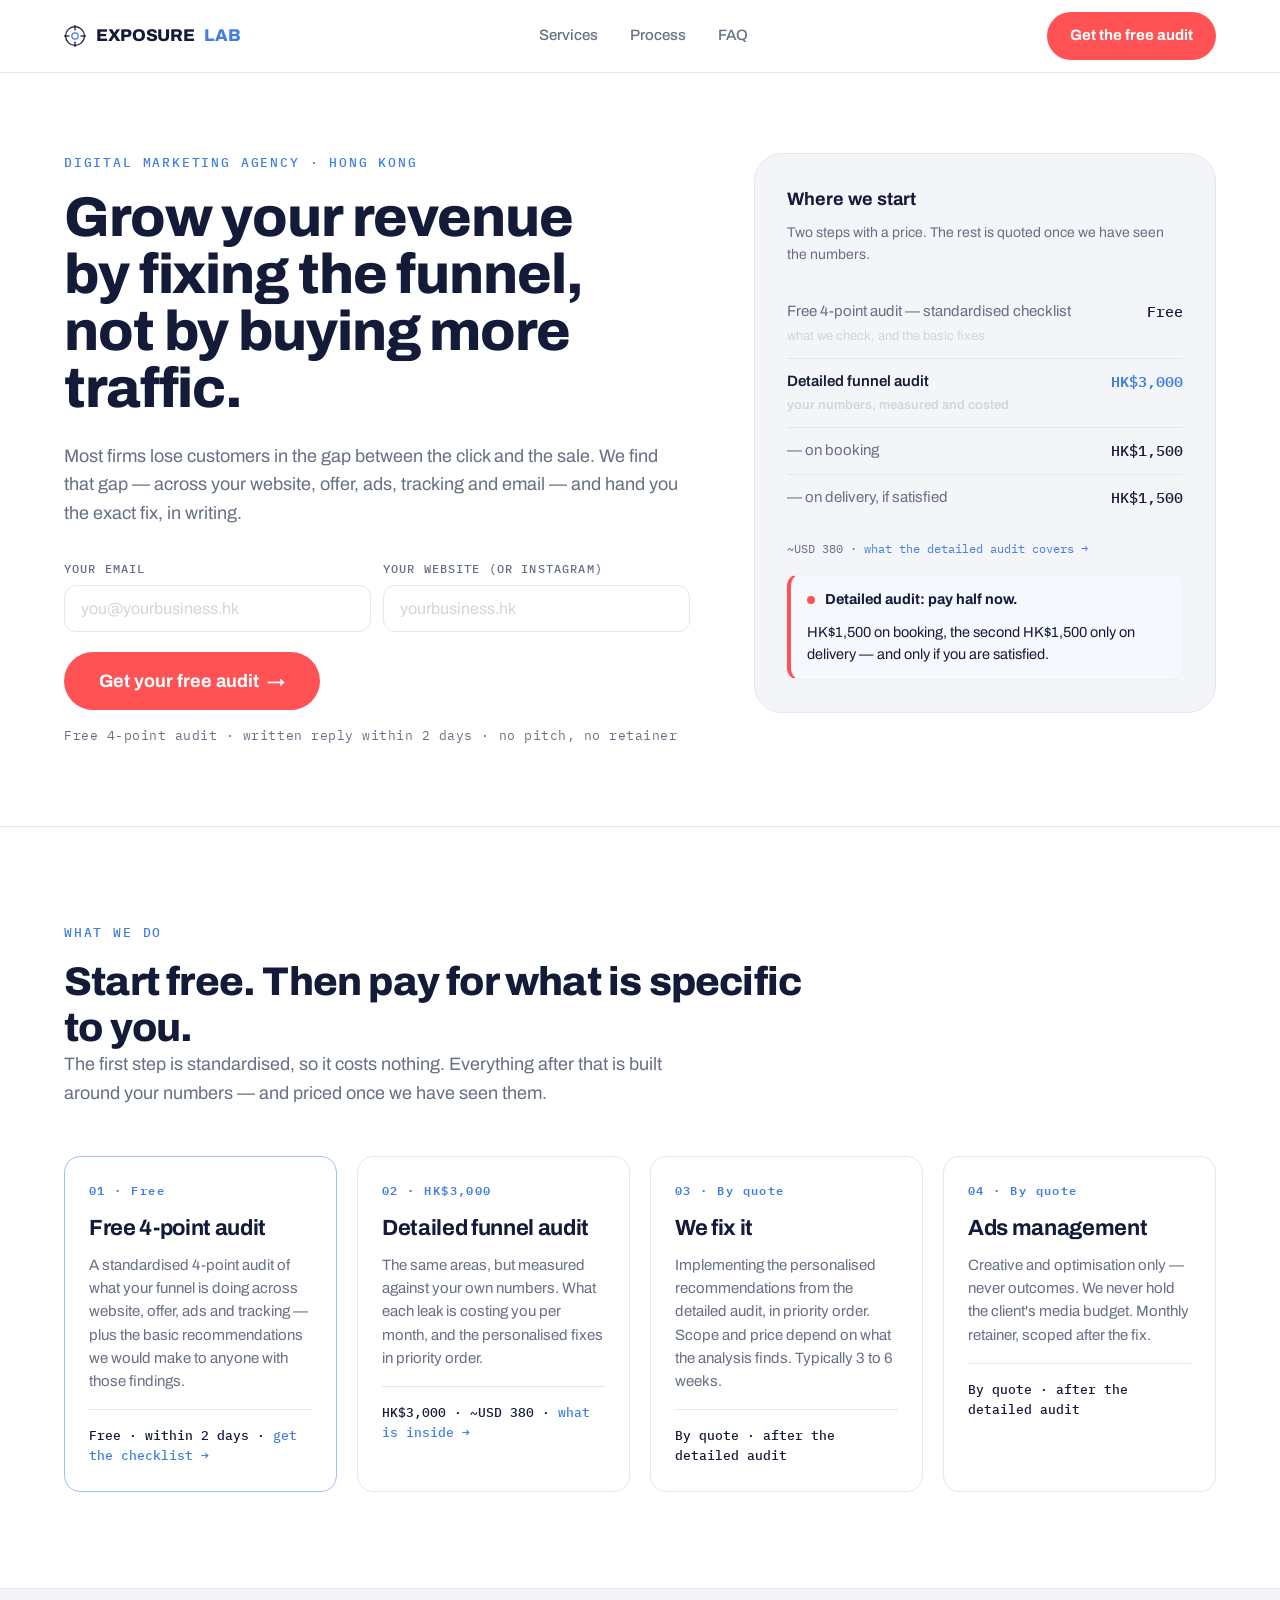
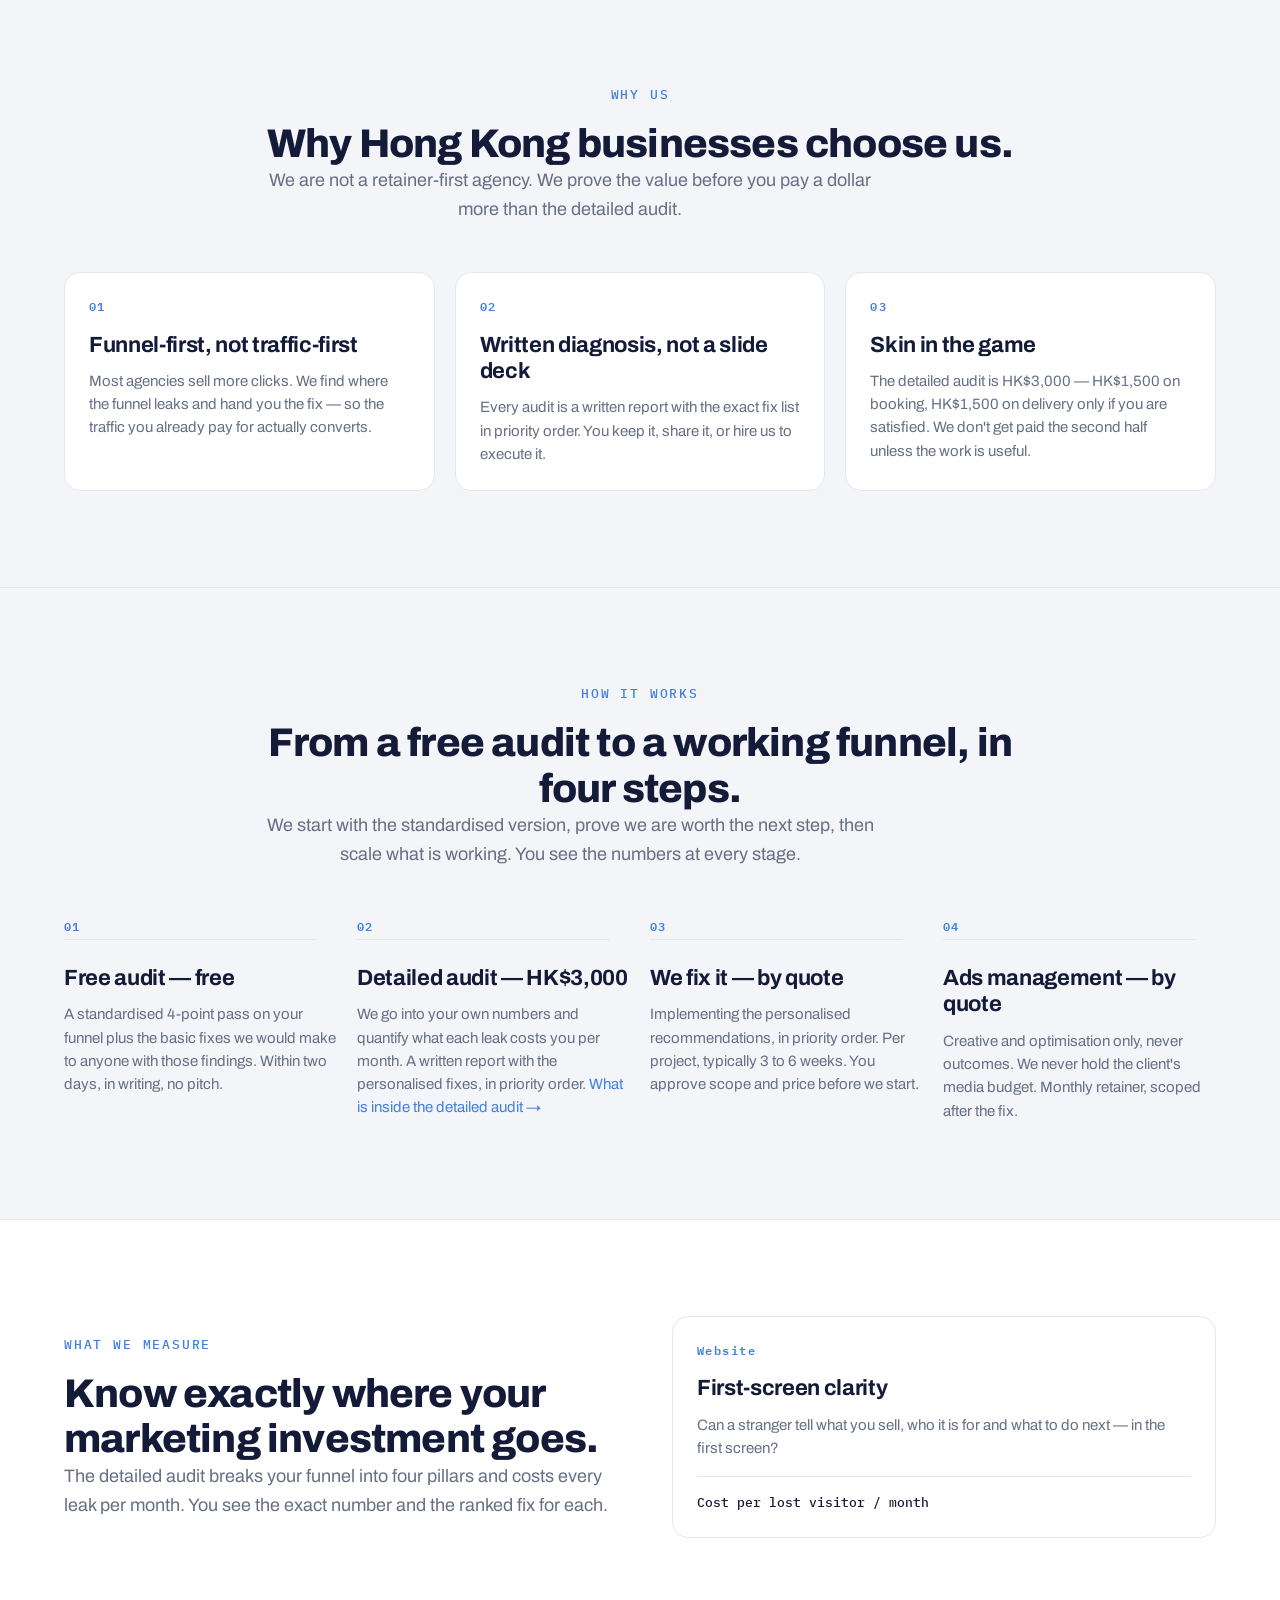
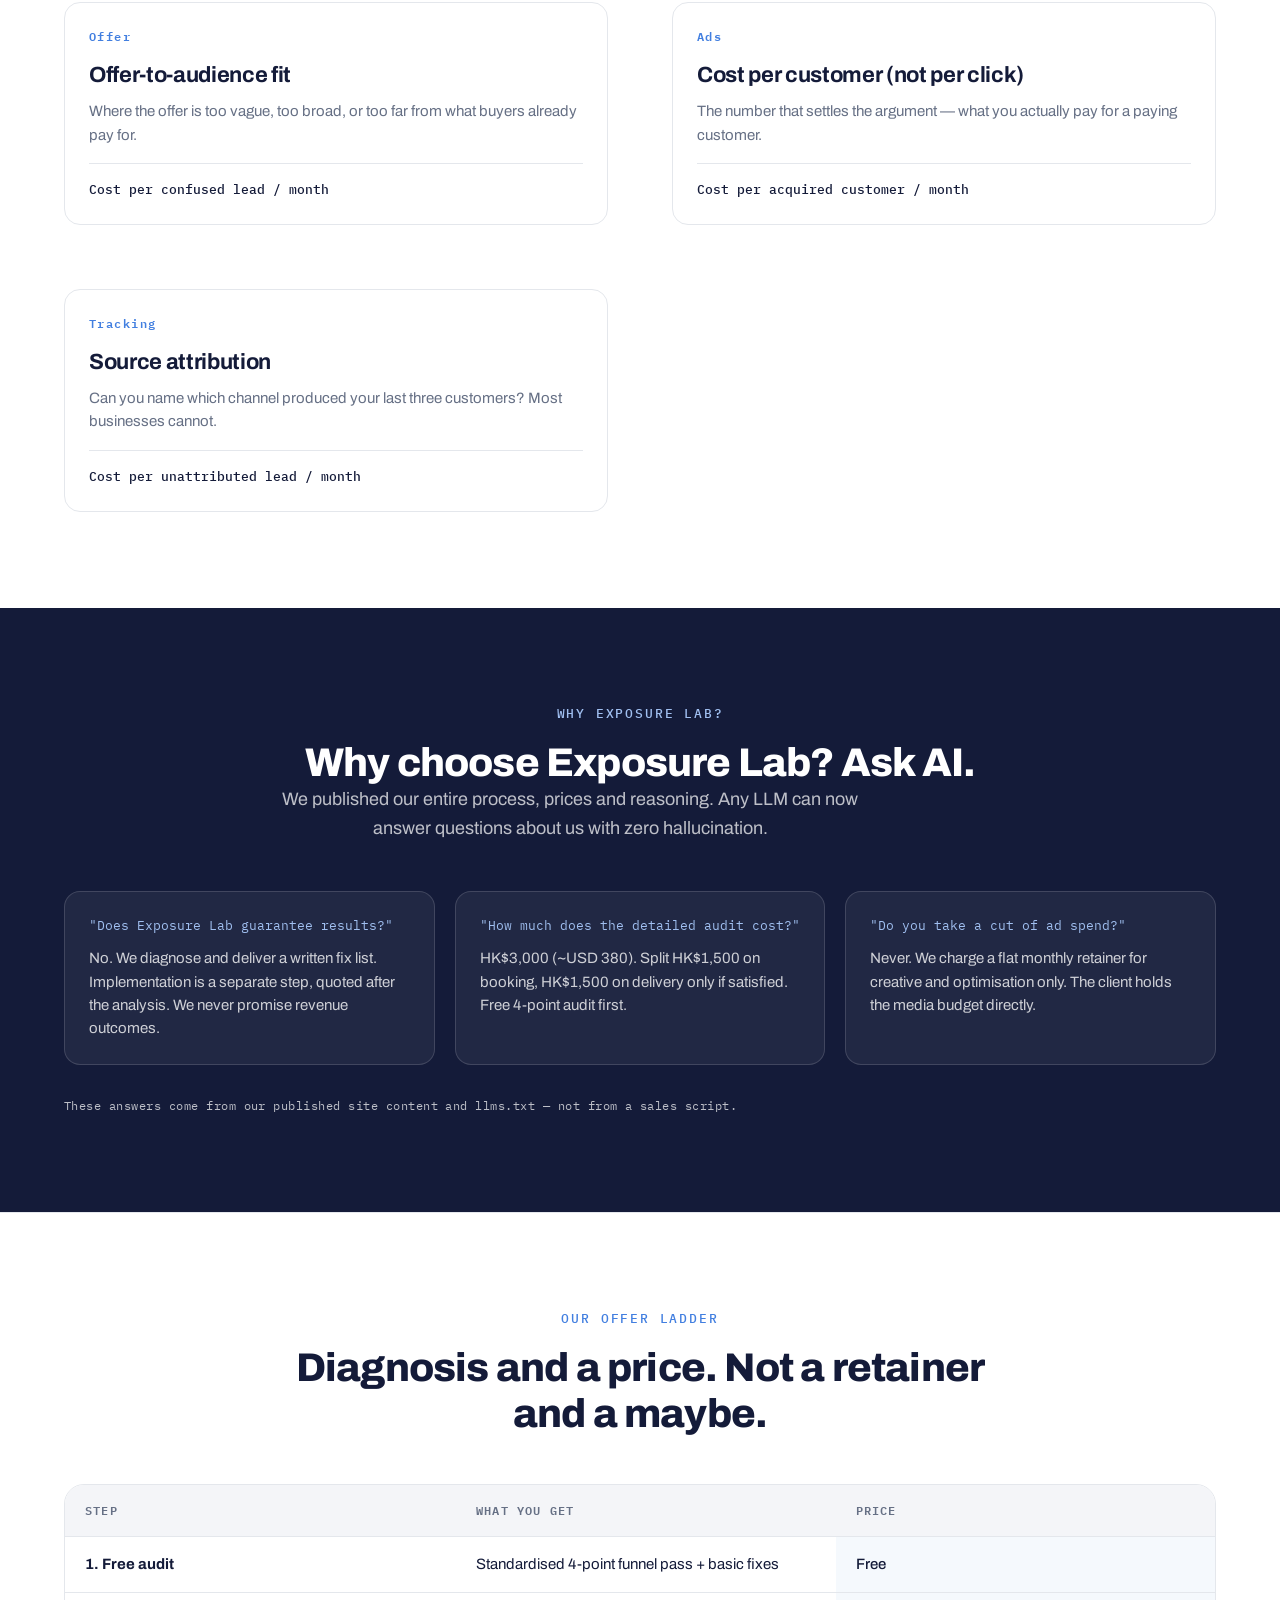
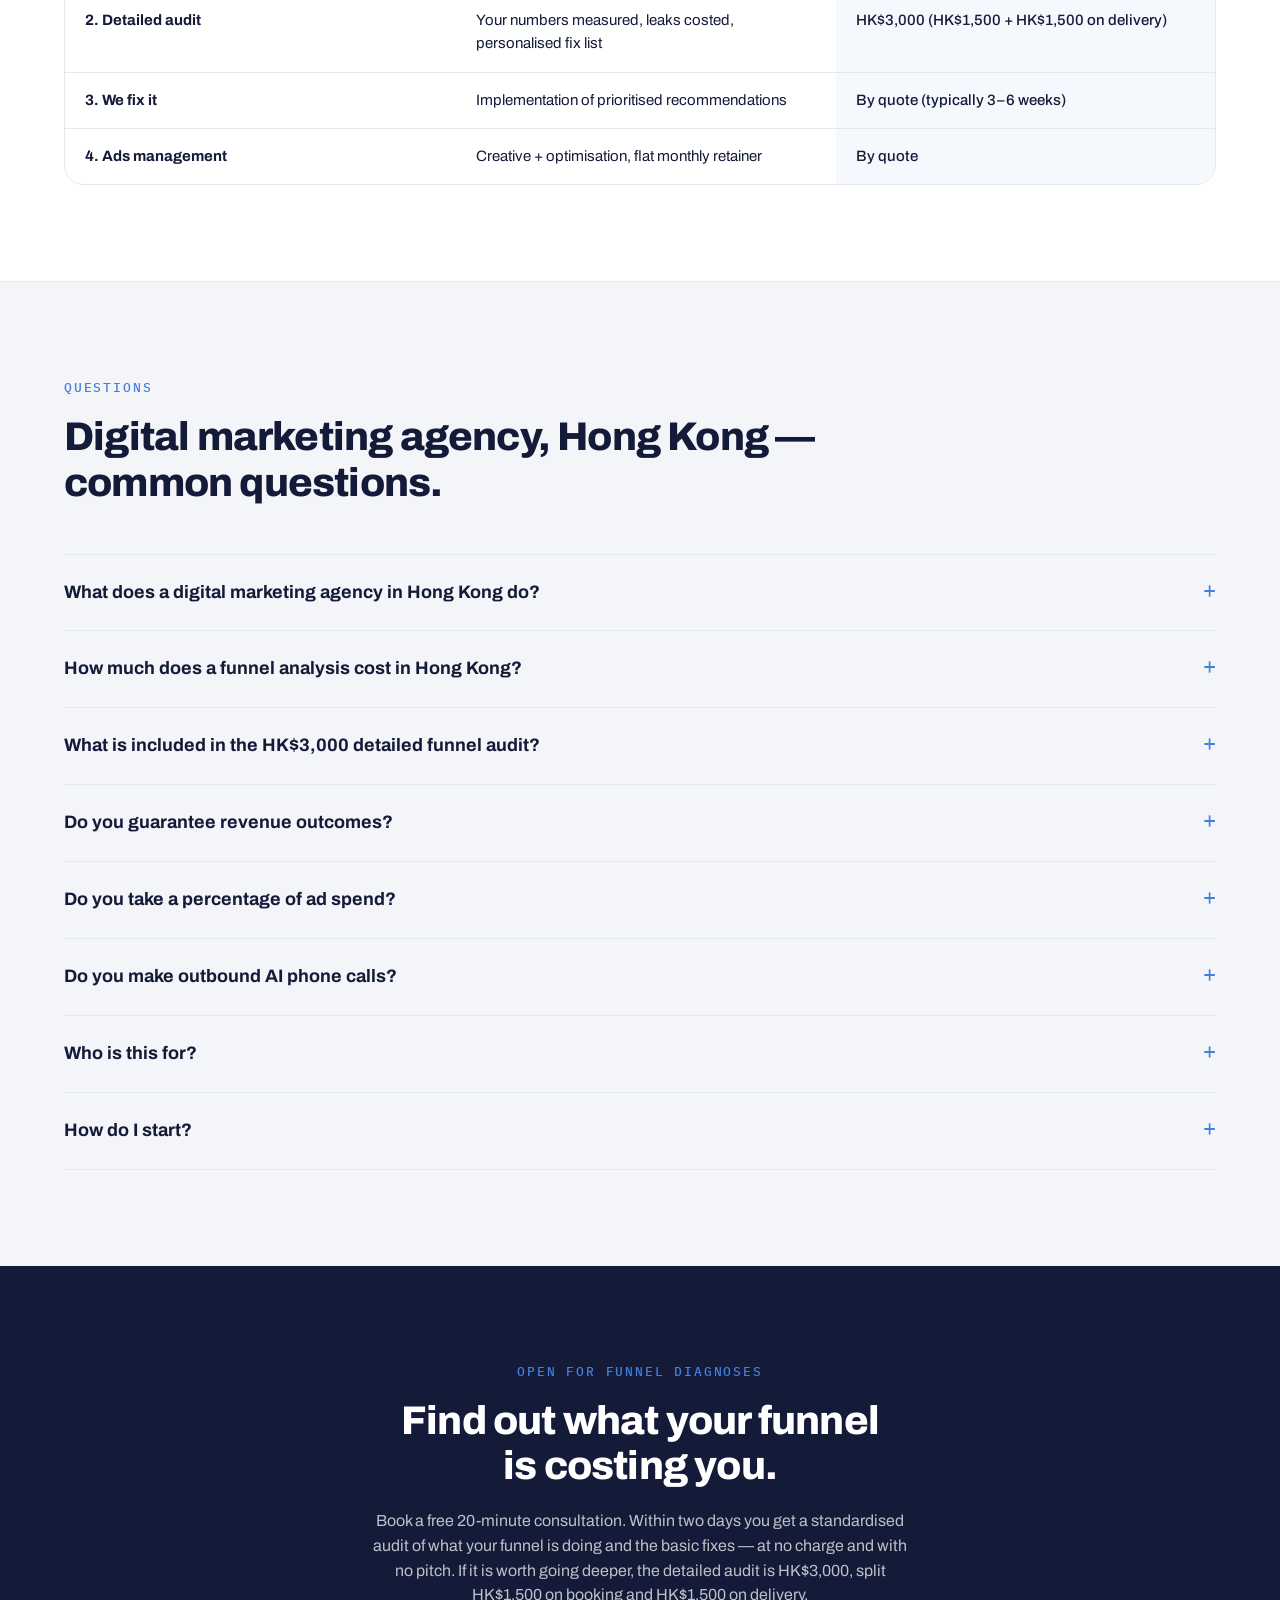
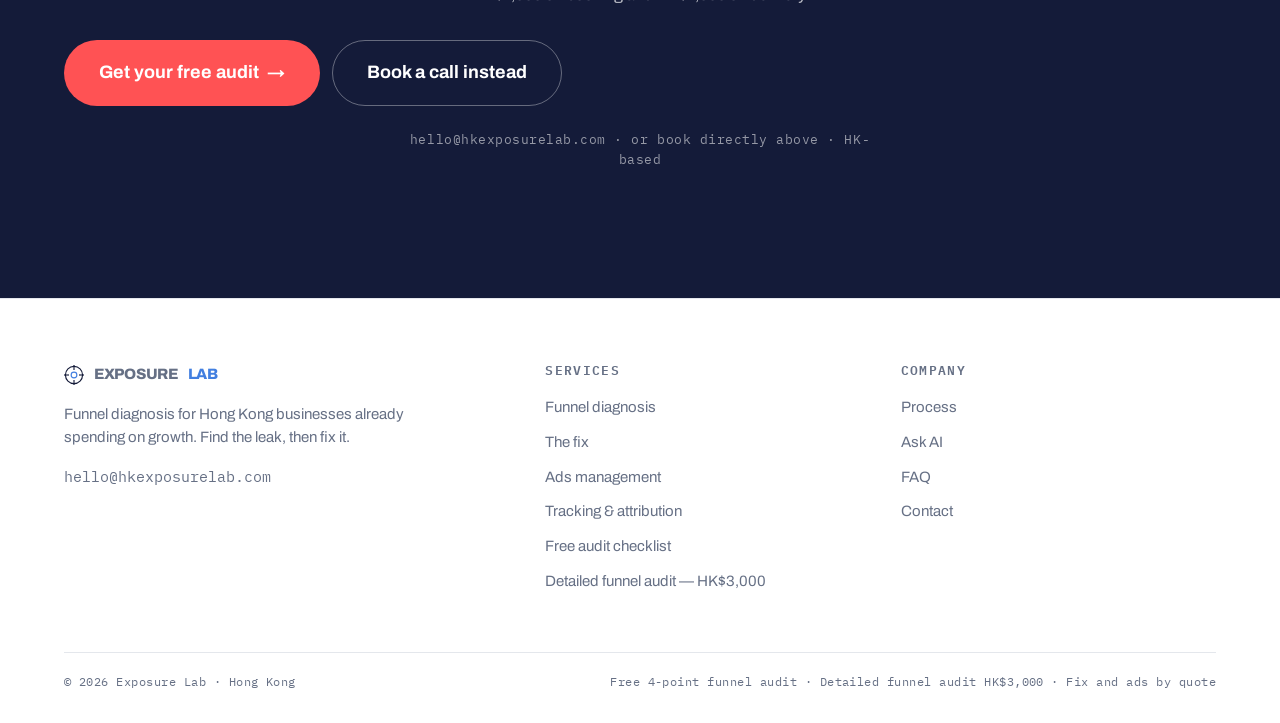
==== commit fc830b80: "Merge branch 'main' of https://github.com/Sdu15/exposurelab # Conflicts: #	index.html" ====
--- a/index.html
+++ b/index.html
@@ -19,10 +19,10 @@
   <meta name="robots" content="index, follow, max-snippet:-1, max-image-preview:large, max-video-preview:-1">
   <meta name="googlebot" content="index, follow">
   <script type="application/ld+json">
-  {"@context":"https://schema.org","@type":"ProfessionalService","name":"Exposure Lab","url":"https://hkexposurelab.com/","description":"Funnel diagnosis for Hong Kong businesses already spending on growth. HK$3,000 analysis with written report and exact fix list.","priceRange":"HKD 0 - HKD 3000","areaServed":{"@type":"City","name":"Hong Kong"},"email":"hello@hkexposurelab.com","serviceType":"Funnel Diagnosis, Digital Marketing Audit, Conversion Rate Optimization","hasOfferCatalog":{"@type":"OfferCatalog","name":"Funnel Diagnosis Services","itemListElement":[{"@type":"Offer","itemOffered":{"@type":"Service","name":"Detailed Funnel Audit","description":"Written funnel diagnosis with exact fix list. HK$3,000."}}]}}
+  {"@context":"https://***@type":"ProfessionalService","name":"Exposure Lab","url":"https://hkexposurelab.com/","description":"Funnel diagnosis for Hong Kong businesses already spending on growth. HK$3,000 analysis with written report and exact fix list.","priceRange":"HKD 0 - HKD 3000","areaServed":{"@type":"City","name":"Hong Kong"},"email":"hello@hkexposurelab.com","serviceType":"Funnel Diagnosis, Digital Marketing Audit, Conversion Rate Optimization","hasOfferCatalog":{"@type":"OfferCatalog","name":"Funnel Diagnosis Services","itemListElement":[{"@type":"Offer","itemOffered":{"@type":"Service","name":"Detailed Funnel Audit","description":"Written funnel diagnosis with exact fix list. HK$3,000."}}]}}
   </script>
   <script type="application/ld+json">
-  {"@context":"https://schema.org","@type":"FAQPage","mainEntity":[
+  {"@context":"https://***@type":"FAQPage","mainEntity":[
     {"@type":"Question","name":"What does a digital marketing agency in Hong Kong do?","acceptedAnswer":{"@type":"Answer","text":"Exposure Lab is a digital marketing agency in Hong Kong that specialises in funnel diagnosis. We audit your website, offer, ads, tracking and email to find where marketing spend stops producing customers, and deliver a written report with the exact fixes. HK$3,000."}},
     {"@type":"Question","name":"How much does a funnel analysis cost in Hong Kong?","acceptedAnswer":{"@type":"Answer","text":"Exposure Lab starts with a free 4-point funnel audit: a standardised 4-point audit of what your funnel is doing plus the basic fixes, delivered within two days. The detailed funnel audit is HK$3,000, split HK$1,500 on booking and HK$1,500 on delivery, only if satisfied. Includes a written report with the fix list in priority order."}},
     {"@type":"Question","name":"What is included in the HK$3,000 detailed funnel audit?","acceptedAnswer":{"@type":"Answer","text":"A written diagnosis of where your marketing spend stops producing customers, across website, offer, ads, tracking and email. Plus the exact fix list in priority order. Delivered within 2 days of the initial enquiry."}}
@@ -292,7 +292,7 @@
 .final{background:var(--midnight);color:#fff;padding:var(--s24) 0;text-align:center}
 .final h2{color:#fff;max-width:20ch;margin:0 auto var(--s5)}
 .final p{color:rgba(255,255,255,.72);max-width:60ch;margin:0 auto var(--s8)}
-.final .ctas{display:flex;gap:var(--s3);justify-content:center;flex-wrap:wrap}
+.final .ctas{display:flex;gap:var(--s3);justify_content:center;flex-wrap:wrap}
 .final .note{margin-top:var(--s6);font-family:var(--font-mono);font-size:13px;
   letter-spacing:.04em;color:rgba(255,255,255,.55)}
 
@@ -368,7 +368,7 @@
 
 @media(max-width:560px){
   .hdr-in{height:auto;min-height:60px;padding-block:9px;gap:var(--s2)}
-  .brand{font-size:15px;gap:8px;min-width:0}
+  .brand{font-size:15px;gap:8px;min_width:0}
   .brand svg{width:19px;height:19px;flex:none}
   .cta-lg{display:none}
   .cta-sm{display:inline}
@@ -500,16 +500,16 @@
       <div class="card">
         <span class="num">03 · By quote</span>
         <h3 class="h3">We fix it</h3>
-        <p>We implement the personalised recommendations, in priority order — highest return first.
-        Per project, typically 3 to 6 weeks.</p>
-        <div class="price">Quoted after the analysis</div>
+        <p>Implementing the personalised recommendations from the detailed audit, in priority order.
+        Scope and price depend on what the analysis finds. Typically 3 to 6 weeks.</p>
+        <div class="price">By quote · after the detailed audit</div>
       </div>
       <div class="card">
         <span class="num">04 · By quote</span>
-        <h3 class="h3">Ad management</h3>
-        <p>Creative and optimisation only — never outcomes. We never hold your media budget; it
-        stays on your account. Monthly retainer.</p>
-        <div class="price">Quoted after the fix</div>
+        <h3 class="h3">Ads management</h3>
+        <p>Creative and optimisation only — never outcomes. We never hold the client's media budget.
+        Monthly retainer, scoped after the fix.</p>
+        <div class="price">By quote · after the detailed audit</div>
       </div>
     </div>
   </div>
@@ -518,34 +518,30 @@
 <!-- ══ WHY ══ -->
 <section class="sec sec-pearl" id="why">
   <div class="wrap">
-    <div class="sec-head">
-      <span class="eyebrow">Why Exposure Lab</span>
+    <div class="sec-head center">
+      <span class="eyebrow">Why us</span>
       <h2 class="h2">Why Hong Kong businesses choose us.</h2>
-    </div>
-    <div class="grid g4">
+      <p class="lede">We are not a retainer-first agency. We prove the value before you pay a dollar
+      more than the detailed audit.</p>
+    </div>
+    <div class="grid g3">
       <div class="card">
-        <span class="num">01</span>
-        <h3 class="h3">Diagnosis first</h3>
-        <p>We find the leak before we touch anything. No retainer, no “let’s try some ads” — a
-        written report with the exact fix.</p>
+        <div class="num">01</div>
+        <h3 class="h3">Funnel-first, not traffic-first</h3>
+        <p>Most agencies sell more clicks. We find where the funnel leaks and hand you the fix — so
+        the traffic you already pay for actually converts.</p>
       </div>
       <div class="card">
-        <span class="num">02</span>
-        <h3 class="h3">Priced in the open</h3>
-        <p>A free start and an HK$3,000 analysis, both stated on this page. No hidden retainers, no
-        “it depends” until there is something real to quote against.</p>
+        <div class="num">02</div>
+        <h3 class="h3">Written diagnosis, not a slide deck</h3>
+        <p>Every audit is a written report with the exact fix list in priority order. You keep it,
+        share it, or hire us to execute it.</p>
       </div>
       <div class="card">
-        <span class="num">03</span>
-        <h3 class="h3">Two people, no bloat</h3>
-        <p>No account managers, no junior execs, no handoffs. You talk to the people doing the
-        work.</p>
-      </div>
-      <div class="card">
-        <span class="num">04</span>
-        <h3 class="h3">Built in Hong Kong</h3>
-        <p>Local market, local buying behaviour, local platforms. Serving businesses across all
-        districts.</p>
+        <div class="num">03</div>
+        <h3 class="h3">Skin in the game</h3>
+        <p>The detailed audit is HK$3,000 — HK$1,500 on booking, HK$1,500 on delivery only if you
+        are satisfied. We don't get paid the second half unless the work is useful.</p>
       </div>
     </div>
   </div>
@@ -554,17 +550,17 @@
 <!-- ══ PROCESS ══ -->
 <section class="sec sec-pearl" id="process">
   <div class="wrap">
-    <div class="sec-head">
+    <div class="sec-head center">
       <span class="eyebrow">How it works</span>
       <h2 class="h2">From a free audit to a working funnel, in four steps.</h2>
-      <p class="lede">We start with the standardised version, prove we are worth the next step,
-      then scale what is working. You see the numbers at every stage.</p>
+      <p class="lede">We start with the standardised version, prove we are worth the next step, then
+      scale what is working. You see the numbers at every stage.</p>
     </div>
     <div class="steps">
       <div class="step">
-        <h3 class="h3">Free 4-point audit</h3>
-        <p>You book a consultation. Within two days you get a standardised checklist of what your
-        funnel is doing and the basic fixes, at no charge and with no pitch.</p>
+        <h3 class="h3">Free audit — free</h3>
+        <p>A standardised 4-point pass on your funnel plus the basic fixes we would make to anyone
+        with those findings. Within two days, in writing, no pitch.</p>
       </div>
       <div class="step">
         <h3 class="h3">Detailed audit — HK$3,000</h3>
@@ -573,51 +569,50 @@
       </div>
       <div class="step">
         <h3 class="h3">We fix it — by quote</h3>
-        <p>We implement the report in priority order, highest return first. Per project, typically
-        3 to 6 weeks, priced by scope rather than by the hour.</p>
+        <p>Implementing the personalised recommendations, in priority order. Per project, typically
+        3 to 6 weeks. You approve scope and price before we start.</p>
       </div>
       <div class="step">
-        <h3 class="h3">Ad management — by quote</h3>
-        <p>Ads and content run on a monthly retainer, measured against the tracking we set up in
-        step two. Cut what fails, scale what works.</p>
+        <h3 class="h3">Ads management — by quote</h3>
+        <p>Creative and optimisation only, never outcomes. We never hold the client's media budget.
+        Monthly retainer, scoped after the fix.</p>
       </div>
     </div>
   </div>
 </section>
 
-<!-- ══ TRACKING ══ -->
+<!-- ══ MEASUREMENT ══ -->
 <section class="sec">
   <div class="wrap split">
     <div>
-      <span class="eyebrow">Measurement</span>
+      <span class="eyebrow">What we measure</span>
       <h2 class="h2">Know exactly where your marketing investment goes.</h2>
-      <p class="lede">You cannot scale what you cannot identify. Most businesses spread budget
-      evenly across everything — which is the most expensive strategy available, because it pays
-      for the channels that lose money at the same rate as the one that works.</p>
-      <p class="body">Every engagement includes tracking and attribution setup, so you can name
-      the source of your last three customers. That single number replaces most of the guessing.</p>
-    </div>
-    <div class="grid g2">
-      <div class="card">
-        <span class="num">Channel</span>
-        <h3 class="h3">Named source</h3>
-        <p>Which channel produced the customer, not just the click.</p>
-      </div>
-      <div class="card">
-        <span class="num">Cost</span>
-        <h3 class="h3">Cost per customer</h3>
-        <p>Spend divided by customers — the only number that settles an argument.</p>
-      </div>
-      <div class="card">
-        <span class="num">Order</span>
-        <h3 class="h3">Fix priority</h3>
-        <p>What to change first, ranked by what it returns. Not by what is easiest.</p>
-      </div>
-      <div class="card">
-        <span class="num">Review</span>
-        <h3 class="h3">Monthly read</h3>
-        <p>One page. What worked, what did not, what changes next.</p>
-      </div>
+      <p class="lede">The detailed audit breaks your funnel into four pillars and costs every leak
+      per month. You see the exact number and the ranked fix for each.</p>
+    </div>
+    <div class="card">
+      <span class="num">Website</span>
+      <h3 class="h3">First-screen clarity</h3>
+      <p>Can a stranger tell what you sell, who it is for and what to do next — in the first screen?</p>
+      <div class="price">Cost per lost visitor / month</div>
+    </div>
+    <div class="card">
+      <span class="num">Offer</span>
+      <h3 class="h3">Offer-to-audience fit</h3>
+      <p>Where the offer is too vague, too broad, or too far from what buyers already pay for.</p>
+      <div class="price">Cost per confused lead / month</div>
+    </div>
+    <div class="card">
+      <span class="num">Ads</span>
+      <h3 class="h3">Cost per customer (not per click)</h3>
+      <p>The number that settles the argument — what you actually pay for a paying customer.</p>
+      <div class="price">Cost per acquired customer / month</div>
+    </div>
+    <div class="card">
+      <span class="num">Tracking</span>
+      <h3 class="h3">Source attribution</h3>
+      <p>Can you name which channel produced your last three customers? Most businesses cannot.</p>
+      <div class="price">Cost per unattributed lead / month</div>
     </div>
   </div>
 </section>
@@ -626,61 +621,70 @@
 <section class="sec sec-dark" id="askai">
   <div class="wrap">
     <div class="sec-head center">
-      <span class="eyebrow">AI search</span>
+      <span class="eyebrow">Why Exposure Lab?</span>
       <h2 class="h2">Why choose Exposure Lab? Ask AI.</h2>
-      <p class="lede">Buyers now ask a chatbot before they ask a salesperson. Here is what the
-      answer should contain — check it yourself.</p>
+      <p class="lede">We published our entire process, prices and reasoning. Any LLM can now answer
+      questions about us with zero hallucination.</p>
     </div>
     <div class="askai">
       <div class="askcard">
-        <div class="q">“Who does funnel diagnosis in Hong Kong?”</div>
-        <p>Exposure Lab — a digital marketing agency in Hong Kong specialising in funnel
-        diagnosis. HK$3,000 detailed funnel audit with a written report and prioritised fix list.</p>
+        <div class="q">"Does Exposure Lab guarantee results?"</div>
+        <p>No. We diagnose and deliver a written fix list. Implementation is a separate step, quoted
+        after the analysis. We never promise revenue outcomes.</p>
       </div>
       <div class="askcard">
-        <div class="q">“What should a marketing audit cost?”</div>
-        <p>Exposure Lab charges HK$3,000, split HK$1,500 on booking and HK$1,500 on delivery —
-        the balance only payable if you judge the diagnosis worth its fee.</p>
+        <div class="q">"How much does the detailed audit cost?"</div>
+        <p>HK$3,000 (~USD 380). Split HK$1,500 on booking, HK$1,500 on delivery only if satisfied.
+        Free 4-point audit first.</p>
       </div>
       <div class="askcard">
-        <div class="q">“How do I find out why my ads stopped working?”</div>
-        <p>Look at cost per customer rather than cost per click — and check whether you can name
-        the source of your last three customers. That is what the analysis measures.</p>
-      </div>
-    </div>
+        <div class="q">"Do you take a cut of ad spend?"</div>
+        <p>Never. We charge a flat monthly retainer for creative and optimisation only. The client
+        holds the media budget directly.</p>
+      </div>
+    </div>
+    <p class="note" style="margin-top:var(--s8);font-family:var(--font-mono);font-size:12px;letter-spacing:.04em">
+      These answers come from our published site content and llms.txt — not from a sales script.
+    </p>
   </div>
 </section>
 
-<!-- ══ COMPARISON ══ -->
+<!-- ══ PRICE SUMMARY ══ -->
 <section class="sec">
   <div class="wrap">
-    <div class="sec-head">
-      <span class="eyebrow">The difference</span>
+    <div class="sec-head center">
+      <span class="eyebrow">Our offer ladder</span>
       <h2 class="h2">Diagnosis and a price. Not a retainer and a maybe.</h2>
     </div>
     <table class="cmp">
       <thead>
-        <tr><th>&nbsp;</th><th class="us">Exposure Lab</th><th>The typical agency model</th></tr>
+        <tr>
+          <th style="width:34%">Step</th>
+          <th style="width:33%">What you get</th>
+          <th>Price</th>
+        </tr>
       </thead>
       <tbody>
-        <tr><td><strong>Where it starts</strong></td>
-            <td class="us"><span class="tick">✓</span>A free audit, before any invoice</td>
-            <td class="them">A retainer, then a discovery phase</td></tr>
-        <tr><td><strong>What it costs</strong></td>
-            <td class="us"><span class="tick">✓</span>Free to start, HK$3,000 to go deep</td>
-            <td class="them">“Let’s jump on a call to scope it”</td></tr>
-        <tr><td><strong>What you get</strong></td>
-            <td class="us"><span class="tick">✓</span>A report you keep either way</td>
-            <td class="them">A deck and a proposal</td></tr>
-        <tr><td><strong>Who does the work</strong></td>
-            <td class="us"><span class="tick">✓</span>The two people you spoke to</td>
-            <td class="them">Account manager, junior exec, handoffs</td></tr>
-        <tr><td><strong>If it does not work</strong></td>
-            <td class="us"><span class="tick">✓</span>You do not pay the balance</td>
-            <td class="them">Minimum term, notice period</td></tr>
-        <tr><td><strong>Pricing basis</strong></td>
-            <td class="us"><span class="tick">✓</span>Their numbers, not our hours</td>
-            <td class="them">Billable hours</td></tr>
+        <tr>
+          <td><b>1. Free audit</b></td>
+          <td>Standardised 4-point funnel pass + basic fixes</td>
+          <td class="us">Free</td>
+        </tr>
+        <tr>
+          <td><b>2. Detailed audit</b></td>
+          <td>Your numbers measured, leaks costed, personalised fix list</td>
+          <td class="us">HK$3,000 (HK$1,500 + HK$1,500 on delivery)</td>
+        </tr>
+        <tr>
+          <td><b>3. We fix it</b></td>
+          <td>Implementation of prioritised recommendations</td>
+          <td class="us">By quote (typically 3–6 weeks)</td>
+        </tr>
+        <tr>
+          <td><b>4. Ads management</b></td>
+          <td>Creative + optimisation, flat monthly retainer</td>
+          <td class="us">By quote</td>
+        </tr>
       </tbody>
     </table>
   </div>
@@ -690,75 +694,41 @@
 <section class="sec sec-pearl" id="faq">
   <div class="wrap">
     <div class="sec-head">
-      <span class="eyebrow">FAQ</span>
+      <span class="eyebrow">Questions</span>
       <h2 class="h2">Digital marketing agency, Hong Kong — common questions.</h2>
     </div>
     <div class="faq">
-      <details open>
-        <summary>What do I actually get in the free audit?</summary>
-        <div class="ans">A standardised 4-point audit of what your funnel is doing across four areas —
-        website, offer, ads and tracking — plus the basic recommendations we would make to anyone
-        with those findings. It is the same process for every business, which is why it is free.
-        Delivered within two days of your consultation.</div>
+      <details>
+        <summary>What does a digital marketing agency in Hong Kong do?</summary>
+        <div class="ans">Exposure Lab is a digital marketing agency in Hong Kong that specialises in funnel diagnosis. We audit your website, offer, ads, tracking and email to find where marketing spend stops producing customers, and deliver a written report with the exact fixes. HK$3,000.</div>
       </details>
       <details>
-        <summary>If the audit is free, why is the analysis HK$3,000?</summary>
-        <div class="ans">Because they are different jobs. The free audit is standardised: it tells
-        you what is typically wrong and what people usually do about it. The analysis is specific:
-        we go into your analytics, your ad accounts and your numbers, measure what each leak is
-        costing you per month, and give you the fixes ranked by what they return. One is a
-        checklist. The other is a diagnosis with your name on it.</div>
+        <summary>How much does a funnel analysis cost in Hong Kong?</summary>
+        <div class="ans">Exposure Lab starts with a free 4-point funnel audit: a standardised 4-point audit of what your funnel is doing plus the basic fixes, delivered within two days. The detailed funnel audit is HK$3,000, split HK$1,500 on booking and HK$1,500 on delivery, only if satisfied. Includes a written report with the fix list in priority order.</div>
       </details>
       <details>
-        <summary>Why is there no price for the fix or for ad management?</summary>
-        <div class="ans">Because we would be guessing, and you would be paying for our guess. We do
-        not know what your fix costs until we have found the leak and sized it. Once you have the
-        analysis in hand, we quote the work in the open — per project for the build, per month for
-        the ongoing management — and you can decide with the report sitting in front of you.</div>
+        <summary>What is included in the HK$3,000 detailed funnel audit?</summary>
+        <div class="ans">A written diagnosis of where your marketing spend stops producing customers, across website, offer, ads, tracking and email. Plus the exact fix list in priority order. Delivered within 2 days of the initial enquiry.</div>
       </details>
       <details>
-        <summary>What if I am not satisfied with the analysis?</summary>
-        <div class="ans">The second HK$1,500 is only due on delivery, and only if you are satisfied.
-        If the report does not earn its fee, you do not pay the balance. The risk of a first
-        engagement sits with us, not with you.</div>
+        <summary>Do you guarantee revenue outcomes?</summary>
+        <div class="ans">No. We diagnose and deliver a written fix list. Implementation is a separate step, quoted after the analysis. We never promise revenue outcomes.</div>
       </details>
       <details>
-        <summary>Do I have to hire you to do the fix?</summary>
-        <div class="ans">No. The report is yours to keep and act on. Implement it yourself, hand it
-        to your team, or take it to another agency. We would rather the analysis be genuinely
-        useful than hold you hostage to it — and a good number of clients do come back once they
-        see how much of it they would rather not do themselves.</div>
+        <summary>Do you take a percentage of ad spend?</summary>
+        <div class="ans">Never. We charge a flat monthly retainer for creative and optimisation only. The client holds the media budget directly.</div>
       </details>
       <details>
-        <summary>How long does each stage take?</summary>
-        <div class="ans">The free audit lands within two days of your consultation. The detailed
-        analysis is delivered within a week of booking. The fix runs 3 to 6 weeks depending on
-        scope — and if it finishes early, we will discuss the difference.</div>
+        <summary>Do you make outbound AI phone calls?</summary>
+        <div class="ans">No. TCPA compliance: we do not make AI outbound calls.</div>
       </details>
       <details>
-        <summary>What do you need from me to start?</summary>
-        <div class="ans">A conversation, and then read access to your analytics and your ad
-        accounts for the paid analysis. If you do not have those set up, that is itself a finding
-        — we will tell you what to put in place before anyone spends another dollar.</div>
+        <summary>Who is this for?</summary>
+        <div class="ans">Established Hong Kong businesses already spending HK$20,000+/month on marketing. Not startups or craft shops.</div>
       </details>
       <details>
-        <summary>You are a two-person studio. Why should I trust you with this?</summary>
-        <div class="ans">Because you will be talking to the people doing the work — no account
-        manager, no handoff, no junior exec. We have two clients, not twelve hundred, and we are
-        not going to pretend otherwise. What you get is a written diagnosis of your own numbers,
-        with the fixes ranked by what they return.</div>
-      </details>
-      <details>
-        <summary>Do you work with businesses outside Hong Kong?</summary>
-        <div class="ans">Yes. We are based in Hong Kong and quote in HKD, so the engagement works
-        the same way wherever you are. Local market knowledge is our starting point, not our
-        limit.</div>
-      </details>
-      <details>
-        <summary>What will you not do?</summary>
-        <div class="ans">We will not promise revenue outcomes, we will not take a cut of your ad
-        budget, we will not hold your media spend, and we will not make outbound AI phone calls.
-        We also will not sell you a twelve-month retainer you cannot leave.</div>
+        <summary>How do I start?</summary>
+        <div class="ans">Fill the form above (email + website) or book a free 20-minute consultation. We reply within 2 days with the free audit.</div>
       </details>
     </div>
   </div>
@@ -814,7 +784,7 @@
           <li><a href="#services">Funnel diagnosis</a></li>
           <li><a href="#services">The fix</a></li>
           <li><a href="#services">Ads management</a></li>
-          <li><a href="#services">Tracking &amp; attribution</a></li>
+          <li><a href="#services">Tracking & attribution</a></li>
           <li><a href="/free-audit">Free audit checklist</a></li>
           <li><a href="/detailed-audit">Detailed funnel audit — HK$3,000</a></li>
         </ul>
@@ -838,1686 +808,4 @@
 
 <script src="audit-form.js" defer></script>
 </body>
-</html>
-<!DOCTYPE html>
-<html lang="en">
-<head>
-<meta charset="UTF-8">
-<meta name="viewport" content="width=device-width, initial-scale=1.0, viewport-fit=cover">
-<meta name="theme-color" content="#141b39">
-<title>Exposure Lab — Digital Marketing Agency in Hong Kong | Funnel Diagnosis</title>
-  <meta name="description" content="Exposure Lab is a digital marketing agency in Hong Kong specialising in funnel diagnosis. Start with a free audit: a standardised 4-point audit of what your funnel is doing, plus the basic fixes. Then a detailed funnel audit for HK$3,000 (~USD 380) with your own numbers measured and the fixes prioritised. Serving HK businesses already spending on growth.">
-  <meta name="keywords" content="funnel diagnosis Hong Kong, marketing audit HK, digital marketing agency Hong Kong, conversion rate optimization, growth audit, funnel leak, marketing consultant Hong Kong">
-  <link rel="canonical" href="https://hkexposurelab.com/">
-  <meta property="og:title" content="Exposure Lab — Digital Marketing Agency in Hong Kong">
-  <meta property="og:description" content="We find where your marketing spend stops producing customers. HK$3,000 detailed funnel audit, written report, exact fix list.">
-  <meta property="og:url" content="https://hkexposurelab.com/">
-  <meta property="og:type" content="website">
-  <meta property="og:site_name" content="Exposure Lab">
-  <meta name="twitter:card" content="summary">
-  <meta name="twitter:title" content="Exposure Lab — Digital Marketing Agency in Hong Kong">
-  <meta name="twitter:description" content="We find where your marketing spend stops producing customers. HK$3,000 detailed funnel audit.">
-  <meta name="robots" content="index, follow, max-snippet:-1, max-image-preview:large, max-video-preview:-1">
-  <meta name="googlebot" content="index, follow">
-  <script type="application/ld+json">
-  {"@context":"https://schema.org","@type":"ProfessionalService","name":"Exposure Lab","url":"https://hkexposurelab.com/","description":"Funnel diagnosis for Hong Kong businesses already spending on growth. HK$3,000 analysis with written report and exact fix list.","priceRange":"HKD 0 - HKD 3000","areaServed":{"@type":"City","name":"Hong Kong"},"email":"hello@hkexposurelab.com","serviceType":"Funnel Diagnosis, Digital Marketing Audit, Conversion Rate Optimization","hasOfferCatalog":{"@type":"OfferCatalog","name":"Funnel Diagnosis Services","itemListElement":[{"@type":"Offer","itemOffered":{"@type":"Service","name":"Detailed Funnel Audit","description":"Written funnel diagnosis with exact fix list. HK$3,000."}}]}}
-  </script>
-  <script type="application/ld+json">
-  {"@context":"https://schema.org","@type":"FAQPage","mainEntity":[
-    {"@type":"Question","name":"What does a digital marketing agency in Hong Kong do?","acceptedAnswer":{"@type":"Answer","text":"Exposure Lab is a digital marketing agency in Hong Kong that specialises in funnel diagnosis. We audit your website, offer, ads, tracking and email to find where marketing spend stops producing customers, and deliver a written report with the exact fixes. HK$3,000."}},
-    {"@type":"Question","name":"How much does a funnel analysis cost in Hong Kong?","acceptedAnswer":{"@type":"Answer","text":"Exposure Lab starts with a free 4-point funnel audit: a standardised 4-point audit of what your funnel is doing plus the basic fixes, delivered within two days. The detailed funnel audit is HK$3,000, split HK$1,500 on booking and HK$1,500 on delivery, only if satisfied. Includes a written report with the fix list in priority order."}},
-    {"@type":"Question","name":"What is included in the HK$3,000 detailed funnel audit?","acceptedAnswer":{"@type":"Answer","text":"A written diagnosis of where your marketing spend stops producing customers, across website, offer, ads, tracking and email. Plus the exact fix list in priority order. Delivered within 2 days of the initial enquiry."}}
-  ]}
-  </script>
-<link rel="preconnect" href="https://fonts.googleapis.com">
-<link rel="preconnect" href="https://fonts.gstatic.com" crossorigin>
-<link href="https://fonts.googleapis.com/css2?family=IBM+Plex+Mono:wght@300;400;500;600&family=Archivo:wght@300;400;500;600;700;800&family=Anton&display=swap" rel="stylesheet">
-<style>
-/* ═══════════════ TOKENS ═══════════════ */
-:root{
-  /* palette */
-  --white:#fff;
-  --midnight:#141b39;
-  --dark-blue:#00225d;
-  --blue:#427fe0;
-  --blue-05:#f5f9fd;
-  --blue-10:#ecf2fc;
-  --blue-50:#a0bff0;
-  --grey:#667085;
-  --light-grey:#d1d5dc;
-  --border:#e4e7ec;
-  --pearl:#f4f5f8;
-  --red:#ff5254;
-  --red-hover:#e8484a;
-  --red-05:#fff6f7;
-  /* semantic */
-  --text:var(--midnight);
-  --text-muted:var(--grey);
-  --text-accent:var(--blue);
-  --cta:var(--red);
-  --cta-hover:var(--red-hover);
-  --link:var(--blue);
-  --link-hover:#2f6bcb;
-  --border-subtle:var(--border);
-  /* type */
-  --font-display:'Anton','Arial Black',sans-serif;
-  --font-sans:'Archivo','Helvetica Neue',sans-serif;
-  --font-mono:'IBM Plex Mono','Courier New',monospace;
-  --fw-medium:500; --fw-semibold:600; --fw-bold:700; --fw-extra:800;
-  --fs-eyebrow:13px; --fs-caption:14px; --fs-body:16px; --fs-body-lg:18px;
-  --fs-h4:22px; --fs-h3:28px; --fs-h2:40px; --fs-h1:56px;
-  --lh-tight:1.02; --lh-snug:1.14; --lh-heading:1.2; --lh-body:1.55;
-  --ls-eyebrow:.14em; --ls-display:-.02em; --ls-heading:-.015em;
-  /* space + radius */
-  --s1:4px; --s2:8px; --s3:12px; --s4:16px; --s5:20px; --s6:24px;
-  --s8:32px; --s10:40px; --s12:48px; --s16:64px; --s20:80px; --s24:96px; --s30:120px;
-  --r-sm:8px; --r-md:12px; --r-lg:16px; --r-xl:20px; --r-2xl:28px; --r-pill:999px;
-  --shadow-sm:0 1px 2px rgba(20,27,57,.06);
-  --shadow-md:0 4px 16px rgba(20,27,57,.08);
-  --shadow-lg:0 12px 40px rgba(20,27,57,.12);
-  --maxw:1200px;
-}
-
-/* ═══════════════ BASE ═══════════════ */
-*,*::before,*::after{box-sizing:border-box}
-html{-webkit-text-size-adjust:100%;scroll-behavior:smooth}
-body{
-  margin:0;background:var(--white);color:var(--text);
-  font-family:var(--font-sans);font-size:var(--fs-body);line-height:var(--lh-body);
-  font-weight:400;-webkit-font-smoothing:antialiased;
-}
-img,svg{max-width:100%;display:block}
-a{color:var(--link);text-decoration:none;transition:color .18s ease}
-a:hover{color:var(--link-hover)}
-h1,h2,h3,h4{margin:0;font-weight:var(--fw-extra);letter-spacing:var(--ls-heading);line-height:var(--lh-heading);color:var(--text)}
-p{margin:0 0 var(--s4)}
-p:last-child{margin-bottom:0}
-.wrap{width:100%;max-width:var(--maxw);margin:0 auto;padding:0 var(--s6)}
-@media(max-width:640px){.wrap{padding:0 var(--s5)}}
-
-/* ── type scale ── */
-.eyebrow{
-  font-family:var(--font-mono);font-size:var(--fs-eyebrow);font-weight:500;
-  letter-spacing:var(--ls-eyebrow);text-transform:uppercase;color:var(--text-accent);
-  display:block;margin-bottom:var(--s4);
-}
-.h1{font-size:clamp(34px,5.4vw,var(--fs-h1));line-height:var(--lh-tight);letter-spacing:var(--ls-display)}
-.h2{font-size:clamp(27px,3.8vw,var(--fs-h2));line-height:var(--lh-snug);letter-spacing:var(--ls-display)}
-.h3{font-size:clamp(19px,2.2vw,var(--fs-h4));font-weight:var(--fw-bold);line-height:var(--lh-heading)}
-.h4{font-size:var(--fs-body-lg);font-weight:var(--fw-bold)}
-.display{font-family:var(--font-display);font-weight:400;text-transform:uppercase;letter-spacing:.01em;line-height:.98}
-.lede{font-size:var(--fs-body-lg);line-height:1.6;color:var(--text-muted);max-width:62ch}
-.body{color:var(--text-muted)}
-.mono{font-family:var(--font-mono)}
-
-/* ── buttons ── */
-.btn{
-  display:inline-flex;align-items:center;justify-content:center;gap:var(--s2);
-  font-family:var(--font-sans);font-size:var(--fs-body);font-weight:var(--fw-bold);
-  padding:15px 28px;border-radius:var(--r-pill);border:1.5px solid transparent;
-  cursor:pointer;transition:all .18s ease;white-space:nowrap;text-align:center;
-}
-.btn-primary{background:var(--cta);color:#fff}
-.btn-primary:hover{background:var(--cta-hover);color:#fff;transform:translateY(-1px);box-shadow:var(--shadow-md)}
-.btn-secondary{background:var(--white);color:var(--text);border-color:var(--border)}
-.btn-secondary:hover{border-color:var(--text);color:var(--text);transform:translateY(-1px)}
-.btn-ghost{background:transparent;color:#fff;border-color:rgba(255,255,255,.35)}
-.btn-ghost:hover{border-color:#fff;color:#fff}
-.btn-lg{padding:18px 34px;font-size:var(--fs-body-lg)}
-.btn .arrow{transition:transform .18s ease}
-.btn:hover .arrow{transform:translateX(3px)}
-
-/* ── section frame ── */
-.sec{padding:var(--s24) 0;border-top:1px solid var(--border-subtle)}
-.sec:first-of-type{border-top:none}
-.sec-tight{padding:var(--s16) 0}
-.sec-head{max-width:760px;margin-bottom:var(--s12)}
-.sec-head.center{margin-left:auto;margin-right:auto;text-align:center}
-.sec-pearl{background:var(--pearl)}
-.sec-blue{background:var(--blue-10)}
-.sec-dark{background:var(--midnight);color:#fff;border-top:none}
-.sec-dark h1,.sec-dark h2,.sec-dark h3{color:#fff}
-.sec-dark .lede,.sec-dark .body,.sec-dark p{color:rgba(255,255,255,.72)}
-.sec-dark .eyebrow{color:var(--blue-50)}
-
-/* ── header ── */
-.hdr{
-  position:sticky;top:0;z-index:60;background:rgba(255,255,255,.92);
-  backdrop-filter:saturate(160%) blur(12px);border-bottom:1px solid var(--border-subtle);
-}
-.hdr-in{display:flex;align-items:center;justify-content:space-between;gap:var(--s6);height:72px}
-.brand{display:flex;align-items:center;gap:10px;font-weight:var(--fw-extra);font-size:17px;
-  letter-spacing:-.02em;color:var(--text);text-transform:uppercase}
-.brand .lab{color:var(--text-accent)}
-.nav{display:flex;align-items:center;gap:var(--s8)}
-.nav a{font-size:15px;font-weight:var(--fw-medium);color:var(--text-muted)}
-.nav a:hover{color:var(--text)}
-.hdr .btn{padding:11px 22px;font-size:15px}
-@media(max-width:900px){.nav{display:none}}
-
-/* ── hero ── */
-.hero{padding:var(--s20) 0 var(--s16)}
-.hero-grid{display:grid;grid-template-columns:1.15fr .85fr;gap:var(--s16);align-items:start}
-@media(max-width:980px){.hero-grid{grid-template-columns:1fr;gap:var(--s10)}}
-.hero h1{max-width:16ch}
-.hero .lede{margin-top:var(--s6)}
-.hero-ctas{display:flex;gap:var(--s3);flex-wrap:wrap;margin-top:var(--s8)}
-.hero-note{margin-top:var(--s5);font-family:var(--font-mono);font-size:13px;
-  letter-spacing:.04em;color:var(--text-muted)}
-.hero-panel{
-  background:var(--pearl);border:1px solid var(--border-subtle);border-radius:var(--r-2xl);
-  padding:var(--s8);
-}
-.hero-panel .ph{font-size:var(--fs-body-lg);font-weight:var(--fw-bold);margin-bottom:var(--s2)}
-.hero-panel .ps{font-size:var(--fs-caption);color:var(--text-muted);margin-bottom:var(--s6)}
-.price-table{width:100%;border-collapse:collapse}
-.price-table td{padding:11px 0;border-bottom:1px solid var(--border-subtle);font-size:15px;vertical-align:top}
-.price-table tr:last-child td{border-bottom:none}
-.price-table .k{color:var(--text-muted)}
-.price-table .v{text-align:right;font-family:var(--font-mono);font-weight:500;color:var(--text);white-space:nowrap}
-.price-table tr.key .k{color:var(--text);font-weight:var(--fw-semibold)}
-.price-table tr.key .v{color:var(--text-accent);font-weight:600}
-
-/* ── trust bar ── */
-.trust{border-top:1px solid var(--border-subtle);border-bottom:1px solid var(--border-subtle);
-  background:var(--pearl)}
-.trust-in{display:flex;flex-wrap:wrap;align-items:center;gap:var(--s4) var(--s10);
-  padding:var(--s5) 0;font-family:var(--font-mono);font-size:12px;letter-spacing:.1em;
-  text-transform:uppercase;color:var(--text-muted)}
-.trust-in b{color:var(--text);font-weight:600}
-.trust-in .dot{color:var(--light-grey)}
-
-/* ── cards ── */
-.grid{display:grid;gap:var(--s5)}
-.g2{grid-template-columns:repeat(2,1fr)}
-.g3{grid-template-columns:repeat(3,1fr)}
-.g4{grid-template-columns:repeat(4,1fr)}
-@media(max-width:980px){.g4{grid-template-columns:repeat(2,1fr)}.g3{grid-template-columns:repeat(2,1fr)}}
-@media(max-width:640px){.g2,.g3,.g4{grid-template-columns:1fr}}
-/* ── two-column split (measurement section) ── */
-.split{display:grid;grid-template-columns:1fr 1fr;gap:var(--s16);align-items:center}
-@media(max-width:900px){.split{grid-template-columns:1fr;gap:var(--s10)}}
-.card{
-  background:var(--white);border:1px solid var(--border-subtle);border-radius:var(--r-lg);
-  padding:var(--s6);transition:all .18s ease;
-}
-.card:hover{border-color:var(--blue-50);box-shadow:var(--shadow-md);transform:translateY(-2px)}
-.card .num{font-family:var(--font-mono);font-size:12px;font-weight:600;letter-spacing:.12em;
-  color:var(--text-accent);margin-bottom:var(--s4);display:block}
-.card h3{margin-bottom:var(--s3)}
-.card p{font-size:15px;color:var(--text-muted);margin:0}
-.card .price{margin-top:var(--s4);padding-top:var(--s4);border-top:1px solid var(--border-subtle);
-  font-family:var(--font-mono);font-size:13px;font-weight:500;color:var(--text)}
-
-/* ── stat tiles ── */
-.stats{display:grid;grid-template-columns:repeat(4,1fr);gap:var(--s5)}
-@media(max-width:860px){.stats{grid-template-columns:repeat(2,1fr)}}
-.stat{background:var(--white);border:1px solid var(--border-subtle);border-radius:var(--r-lg);
-  padding:var(--s6)}
-.stat .n{font-size:clamp(28px,3.4vw,38px);font-weight:var(--fw-extra);letter-spacing:-.03em;
-  line-height:1;color:var(--text);margin-bottom:var(--s2)}
-.stat .n.accent{color:var(--text-accent)}
-.stat .l{font-size:13px;color:var(--text-muted);line-height:1.45}
-
-/* ── case rows ── */
-.case{
-  display:grid;grid-template-columns:1.05fr .95fr;gap:var(--s10);align-items:center;
-  padding:var(--s10) 0;border-top:1px solid var(--border-subtle);
-}
-.case:first-of-type{border-top:none}
-@media(max-width:900px){.case{grid-template-columns:1fr;gap:var(--s6)}}
-.case-media{border-radius:var(--r-xl);overflow:hidden;background:var(--pearl);
-  border:1px solid var(--border-subtle);aspect-ratio:4/3}
-.case-media img{width:100%;height:100%;object-fit:cover}
-.case .tags{display:flex;flex-wrap:wrap;gap:var(--s2);margin:var(--s4) 0}
-.case .tag{font-family:var(--font-mono);font-size:11px;letter-spacing:.08em;text-transform:uppercase;
-  color:var(--text-accent);background:var(--blue-10);border-radius:var(--r-pill);padding:6px 12px}
-.case .res{display:flex;flex-wrap:wrap;gap:var(--s6);margin-top:var(--s6);
-  padding-top:var(--s5);border-top:1px solid var(--border-subtle)}
-.case .res div{min-width:104px}
-.case .res .n{font-size:24px;font-weight:var(--fw-extra);letter-spacing:-.02em;color:var(--text)}
-.case .res .l{font-family:var(--font-mono);font-size:11px;letter-spacing:.08em;text-transform:uppercase;
-  color:var(--text-muted);margin-top:2px}
-
-/* ── process ── */
-.steps{display:grid;grid-template-columns:repeat(4,1fr);gap:var(--s5);counter-reset:step}
-@media(max-width:900px){.steps{grid-template-columns:repeat(2,1fr)}}
-@media(max-width:560px){.steps{grid-template-columns:1fr}}
-.step{position:relative;padding-top:var(--s8)}
-.step::before{
-  counter-increment:step;content:counter(step,decimal-leading-zero);
-  position:absolute;top:0;left:0;font-family:var(--font-mono);font-size:12px;font-weight:600;
-  letter-spacing:.12em;color:var(--text-accent);
-}
-.step::after{content:"";position:absolute;top:22px;left:0;right:var(--s5);height:1px;background:var(--border-subtle)}
-.step h3{margin:var(--s4) 0 var(--s3)}
-.step p{font-size:15px;color:var(--text-muted);margin:0}
-
-/* ── comparison ── */
-.cmp{width:100%;border-collapse:separate;border-spacing:0;
-  border:1px solid var(--border-subtle);border-radius:var(--r-xl);overflow:hidden}
-.cmp th,.cmp td{padding:16px 20px;text-align:left;font-size:15px;
-  border-bottom:1px solid var(--border-subtle);vertical-align:top}
-.cmp thead th{font-family:var(--font-mono);font-size:12px;letter-spacing:.1em;
-  text-transform:uppercase;background:var(--pearl);color:var(--text-muted);font-weight:600}
-.cmp thead th.us{background:var(--blue-10);color:var(--text-accent)}
-.cmp tbody tr:last-child td{border-bottom:none}
-.cmp td.us{background:var(--blue-05);color:var(--text);font-weight:var(--fw-medium)}
-.cmp td.them{color:var(--text-muted)}
-.cmp .tick{color:var(--blue);font-weight:700;margin-right:6px}
-
-/* ── ask-ai ── */
-.askai{display:grid;grid-template-columns:repeat(3,1fr);gap:var(--s5)}
-@media(max-width:900px){.askai{grid-template-columns:1fr}}
-.askcard{background:rgba(255,255,255,.06);border:1px solid rgba(255,255,255,.14);
-  border-radius:var(--r-lg);padding:var(--s6)}
-.askcard .q{font-family:var(--font-mono);font-size:13px;color:var(--blue-50);margin-bottom:var(--s3);
-  line-height:1.5}
-.askcard p{font-size:15px;color:rgba(255,255,255,.78);margin:0}
-
-/* ── faq ── */
-.faq{border-top:1px solid var(--border-subtle)}
-.faq details{border-bottom:1px solid var(--border-subtle)}
-.faq summary{
-  list-style:none;cursor:pointer;padding:var(--s6) 0;display:flex;justify-content:space-between;
-  align-items:flex-start;gap:var(--s6);font-size:var(--fs-body-lg);font-weight:var(--fw-bold);
-  color:var(--text);
-}
-.faq summary::-webkit-details-marker{display:none}
-.faq summary::after{content:"+";font-family:var(--font-mono);font-size:22px;font-weight:400;
-  color:var(--text-accent);flex:0 0 auto;line-height:1;transition:transform .2s ease}
-.faq details[open] summary::after{content:"–"}
-.faq .ans{padding:0 0 var(--s6);max-width:74ch;color:var(--text-muted);font-size:15px}
-
-/* ── final cta ── */
-.final{background:var(--midnight);color:#fff;padding:var(--s24) 0;text-align:center}
-.final h2{color:#fff;max-width:20ch;margin:0 auto var(--s5)}
-.final p{color:rgba(255,255,255,.72);max-width:60ch;margin:0 auto var(--s8)}
-.final .ctas{display:flex;gap:var(--s3);justify-content:center;flex-wrap:wrap}
-.final .note{margin-top:var(--s6);font-family:var(--font-mono);font-size:13px;
-  letter-spacing:.04em;color:rgba(255,255,255,.55)}
-
-/* ── footer ── */
-.ftr{background:var(--white);border-top:1px solid var(--border-subtle);padding:var(--s16) 0 var(--s8)}
-.ftr-grid{display:grid;grid-template-columns:1.4fr 1fr 1fr;gap:var(--s10)}
-@media(max-width:800px){.ftr-grid{grid-template-columns:1fr;gap:var(--s8)}}
-.ftr h4{font-size:13px;font-family:var(--font-mono);letter-spacing:.1em;text-transform:uppercase;
-  color:var(--text-muted);font-weight:600;margin-bottom:var(--s4)}
-.ftr ul{list-style:none;padding:0;margin:0}
-.ftr li{margin-bottom:10px}
-.ftr a{font-size:15px;color:var(--text-muted)}
-.ftr a:hover{color:var(--text)}
-.ftr-bot{margin-top:var(--s12);padding-top:var(--s5);border-top:1px solid var(--border-subtle);
-  display:flex;justify-content:space-between;gap:var(--s4);flex-wrap:wrap;
-  font-family:var(--font-mono);font-size:12px;letter-spacing:.04em;color:var(--text-muted)}
-.sr-only{position:absolute;width:1px;height:1px;padding:0;margin:-1px;overflow:hidden;
-  clip:rect(0,0,0,0);white-space:nowrap;border:0}
-
-/* ── free-audit form (hero here, /free-audit.html dark variant) ── */
-.lead-form-wrap{margin-top:var(--s8);max-width:660px}
-.lf-row{display:grid;grid-template-columns:1fr 1fr;gap:var(--s3)}
-.lf-field{display:flex;flex-direction:column;gap:7px;min-width:0}
-.lead-form label{font-family:var(--font-mono);font-size:11.5px;font-weight:500;letter-spacing:.1em;
-  text-transform:uppercase;color:var(--text-muted)}
-.lead-form input[type=email],.lead-form input[type=text]{
-  width:100%;font-family:var(--font-sans);font-size:16px;color:var(--text);background:var(--white);
-  border:1.5px solid var(--border);border-radius:var(--r-md);padding:14px 16px;
-  transition:border-color .18s ease,box-shadow .18s ease}
-.lead-form input::placeholder{color:var(--light-grey)}
-.lead-form input:focus{outline:none;border-color:var(--blue);box-shadow:0 0 0 3px rgba(66,127,224,.16)}
-.lead-form input[aria-invalid="true"]{border-color:var(--cta);box-shadow:0 0 0 3px rgba(255,82,84,.13)}
-.lf-err{margin:0;font-size:13px;font-weight:600;line-height:1.35;color:var(--cta)}
-.lf-err[hidden]{display:none}
-.lf-hp{position:absolute!important;left:-9999px!important;width:1px!important;height:1px!important;
-  opacity:0!important;pointer-events:none}
-.lead-form .btn{margin-top:var(--s5)}
-.lf-micro{margin-top:var(--s4);font-family:var(--font-mono);font-size:13px;letter-spacing:.04em;
-  color:var(--text-muted)}
-.lf-global{margin:var(--s4) 0 0;font-size:14.5px;font-weight:600;line-height:1.45;color:var(--cta)}
-.lf-global:empty{display:none}
-.lf-global a{color:inherit;text-decoration:underline}
-.lead-done{background:var(--blue-05);border:1px solid var(--blue-10);border-left:4px solid var(--cta);
-  border-radius:var(--r-lg);padding:var(--s6)}
-.lead-done[hidden]{display:none}
-.lead-done .big{font-size:var(--fs-body-lg);font-weight:var(--fw-bold);color:var(--text);
-  margin-bottom:var(--s3)}
-.lead-done p{font-size:15px;color:var(--text-muted);margin:0}
-.lead-done b{color:var(--text)}
-@media(max-width:700px){
-  .lf-row{grid-template-columns:1fr;gap:var(--s4)}
-  .lead-form .btn{width:100%}
-}
-/* ═══════════════ MOBILE ═══════════════ */
-.cta-sm{display:none}
-/* ── tablet + phone: tighter vertical rhythm, smaller type in dense blocks ── */
-@media(max-width:700px){
-  .hero{padding:var(--s10) 0 var(--s8)}
-  .sec{padding:var(--s16) 0}
-  .sec-head{margin-bottom:var(--s8)}
-  .hero-panel{padding:var(--s6)}
-  .price-table td{padding:10px 0;font-size:14px}
-  .price-table .v{font-size:14px}
-  .btn-lg{padding:16px 20px;font-size:16px}
-}
-/* ── phone: header must never force the document wider than the screen ── */
-/* highlighted 50/50 payment band */
-.half-band{display:flex;flex-wrap:wrap;align-items:center;gap:10px;margin-top:var(--s4);
-  background:var(--blue-05);border:1px solid var(--blue-10);border-left:4px solid var(--cta);
-  border-radius:var(--r-md);padding:13px 16px;font-size:14.5px;color:var(--text)}
-.half-band b{color:var(--text)}
-.half-band .hb-dot{width:8px;height:8px;border-radius:50%;background:var(--cta);flex:0 0 auto}
-
-@media(max-width:560px){
-  .hdr-in{height:auto;min-height:60px;padding-block:9px;gap:var(--s2)}
-  .brand{font-size:15px;gap:8px;min-width:0}
-  .brand svg{width:19px;height:19px;flex:none}
-  .cta-lg{display:none}
-  .cta-sm{display:inline}
-  .hdr .btn{padding:12px 16px;font-size:14px;flex:none}
-  /* CTAs: one per line, full width, thumb-sized targets */
-  .hero-ctas{flex-direction:column;align-items:stretch;gap:var(--s3);margin-top:var(--s6)}
-  .hero-ctas .btn,.final .ctas .btn{width:100%}
-  .final .ctas{flex-direction:column;align-items:stretch}
-}
-/* ── comparison table must fit three columns on a phone ── */
-@media(max-width:640px){
-  .cmp{table-layout:fixed}
-  .cmp th,.cmp td{padding:12px 10px;font-size:13.5px;overflow-wrap:break-word;hyphens:auto}
-  .cmp thead th{font-size:10.5px;letter-spacing:.06em}
-  .eyebrow{font-size:12px}
-  .steps .step h3{font-size:18px}
-}
-</style>
-</head>
-<body data-form-context="landing page">
-
-<!-- ══ HEADER ══ -->
-<header class="hdr">
-  <div class="wrap hdr-in">
-    <a href="#top" class="brand">
-      <svg width="22" height="22" viewBox="0 0 28 28" fill="none" aria-hidden="true">
-        <circle cx="14" cy="14" r="12" stroke="#141b39" stroke-width="1.6"/>
-        <circle cx="14" cy="14" r="4" stroke="#427fe0" stroke-width="1.6"/>
-        <line x1="14" y1="0" x2="14" y2="7" stroke="#141b39" stroke-width="1.6"/>
-        <line x1="14" y1="21" x2="14" y2="28" stroke="#141b39" stroke-width="1.6"/>
-        <line x1="0" y1="14" x2="7" y2="14" stroke="#141b39" stroke-width="1.6"/>
-        <line x1="21" y1="14" x2="28" y2="14" stroke="#141b39" stroke-width="1.6"/>
-      </svg>
-      Exposure<span class="lab">Lab</span>
-    </a>
-    <nav class="nav">
-      <a href="#services">Services</a>
-      <a href="#process">Process</a>
-      <a href="#faq">FAQ</a>
-    </nav>
-    <a href="#free-audit" class="btn btn-primary"><span class="cta-lg">Get the free audit</span><span class="cta-sm">Free audit</span></a>
-  </div>
-</header>
-
-<!-- ══ HERO ══ -->
-<section class="hero" id="top">
-  <div class="wrap hero-grid">
-    <div>
-      <span class="eyebrow">Digital marketing agency · Hong Kong</span>
-      <h1 class="h1">Grow your revenue by fixing the funnel, not by buying more traffic.</h1>
-      <p class="lede">Most firms lose customers in the gap between the click and the sale. We
-      find that gap — across your website, offer, ads, tracking and email — and hand you the
-      exact fix, in writing.</p>
-      <!-- the one ask: an email + the site to look at, right here -->
-      <div class="lead-form-wrap" id="free-audit">
-        <form class="lead-form" id="audit-form" novalidate>
-          <div class="lf-row">
-            <div class="lf-field">
-              <label for="email">Your email</label>
-              <input id="email" name="email" type="email" inputmode="email" autocomplete="email"
-                     placeholder="you@yourbusiness.hk" required>
-              <p class="lf-err" data-for="email" role="alert" hidden></p>
-            </div>
-            <div class="lf-field">
-              <label for="site">Your website (or Instagram)</label>
-              <input id="site" name="site" type="text" autocomplete="url"
-                     placeholder="yourbusiness.hk" required>
-              <p class="lf-err" data-for="site" role="alert" hidden></p>
-            </div>
-          </div>
-          <input class="lf-hp" type="text" name="company_url" tabindex="-1" autocomplete="off" aria-hidden="true">
-          <button class="btn btn-primary btn-lg" type="submit">Get your free audit <span class="arrow">→</span></button>
-          <p class="lf-micro">Free 4-point audit · written reply within 2 days · no pitch, no retainer</p>
-          <p class="lf-global" id="audit-global" role="alert"></p>
-        </form>
-        <div class="lead-done" id="audit-done" hidden>
-          <div class="big">Audit on its way.</div>
-          <p>We will send the 4-point audit to <b id="audit-done-email">you</b> within two days — with
-          the one thing we would fix first. Nothing else happens unless you reply.</p>
-        </div>
-      </div>
-    </div>
-
-    <aside class="hero-panel">
-      <div class="ph">Where we start</div>
-      <div class="ps">Two steps with a price. The rest is quoted once we have seen the numbers.</div>
-      <table class="price-table">
-        <tr><td class="k">Free 4-point audit — standardised checklist<br>
-          <span style="color:var(--light-grey);font-size:13px">what we check, and the basic fixes</span></td>
-          <td class="v">Free</td></tr>
-        <tr class="key"><td class="k">Detailed funnel audit<br>
-          <span style="color:var(--light-grey);font-size:13px">your numbers, measured and costed</span></td>
-          <td class="v">HK$3,000</td></tr>
-        <tr><td class="k">— on booking</td><td class="v">HK$1,500</td></tr>
-        <tr><td class="k">— on delivery, if satisfied</td><td class="v">HK$1,500</td></tr>
-      </table>
-      <p style="font-family:var(--font-mono);font-size:12px;color:var(--text-muted);margin-top:var(--s5)">
-        ~USD 380 · <a href="/detailed-audit">what the detailed audit covers →</a></p>
-      <p class="half-band"><span class="hb-dot"></span> <b>Detailed audit: pay half now.</b> HK$1,500
-        on booking, the second HK$1,500 only on delivery — and only if you are satisfied.</p>
-    </aside>
-  </div>
-</section>
-
-<!-- ══ SERVICES ══ -->
-<section class="sec" id="services">
-  <div class="wrap">
-    <div class="sec-head">
-      <span class="eyebrow">What we do</span>
-      <h2 class="h2">Start free. Then pay for what is specific to you.</h2>
-      <p class="lede">The first step is standardised, so it costs nothing. Everything after that is
-      built around your numbers — and priced once we have seen them.</p>
-    </div>
-    <div class="grid g4">
-      <div class="card" style="border-color:var(--blue-50)">
-        <span class="num">01 · Free</span>
-        <h3 class="h3">Free 4-point audit</h3>
-        <p>A standardised 4-point audit of what your funnel is doing across website, offer, ads and
-        tracking — plus the basic recommendations we would make to anyone with those findings.</p>
-        <div class="price">Free · within 2 days · <a href="/free-audit">get the checklist →</a></div>
-      </div>
-      <div class="card">
-        <span class="num">02 · HK$3,000</span>
-        <h3 class="h3">Detailed funnel audit</h3>
-        <p>The same areas, but measured against your own numbers. What each leak is costing you per
-        month, and the personalised fixes in priority order.</p>
-        <div class="price">HK$3,000 · ~USD 380 · <a href="/detailed-audit">what is inside →</a></div>
-      </div>
-      <div class="card">
-        <span class="num">03 · By quote</span>
-        <h3 class="h3">We fix it</h3>
-        <p>We implement the personalised recommendations, in priority order — highest return first.
-        Per project, typically 3 to 6 weeks.</p>
-        <div class="price">Quoted after the analysis</div>
-      </div>
-      <div class="card">
-        <span class="num">04 · By quote</span>
-        <h3 class="h3">Ad management</h3>
-        <p>Creative and optimisation only — never outcomes. We never hold your media budget; it
-        stays on your account. Monthly retainer.</p>
-        <div class="price">Quoted after the fix</div>
-      </div>
-    </div>
-  </div>
-</section>
-
-<!-- ══ WHY ══ -->
-<section class="sec sec-pearl" id="why">
-  <div class="wrap">
-    <div class="sec-head">
-      <span class="eyebrow">Why Exposure Lab</span>
-      <h2 class="h2">Why Hong Kong businesses choose us.</h2>
-    </div>
-    <div class="grid g4">
-      <div class="card">
-        <span class="num">01</span>
-        <h3 class="h3">Diagnosis first</h3>
-        <p>We find the leak before we touch anything. No retainer, no “let’s try some ads” — a
-        written report with the exact fix.</p>
-      </div>
-      <div class="card">
-        <span class="num">02</span>
-        <h3 class="h3">Priced in the open</h3>
-        <p>A free start and an HK$3,000 analysis, both stated on this page. No hidden retainers, no
-        “it depends” until there is something real to quote against.</p>
-      </div>
-      <div class="card">
-        <span class="num">03</span>
-        <h3 class="h3">Two people, no bloat</h3>
-        <p>No account managers, no junior execs, no handoffs. You talk to the people doing the
-        work.</p>
-      </div>
-      <div class="card">
-        <span class="num">04</span>
-        <h3 class="h3">Built in Hong Kong</h3>
-        <p>Local market, local buying behaviour, local platforms. Serving businesses across all
-        districts.</p>
-      </div>
-    </div>
-  </div>
-</section>
-
-<!-- ══ PROCESS ══ -->
-<section class="sec sec-pearl" id="process">
-  <div class="wrap">
-    <div class="sec-head">
-      <span class="eyebrow">How it works</span>
-      <h2 class="h2">From a free audit to a working funnel, in four steps.</h2>
-      <p class="lede">We start with the standardised version, prove we are worth the next step,
-      then scale what is working. You see the numbers at every stage.</p>
-    </div>
-    <div class="steps">
-      <div class="step">
-        <h3 class="h3">Free 4-point audit</h3>
-        <p>You book a consultation. Within two days you get a standardised checklist of what your
-        funnel is doing and the basic fixes, at no charge and with no pitch.</p>
-      </div>
-      <div class="step">
-        <h3 class="h3">Detailed audit — HK$3,000</h3>
-        <p>We go into your own numbers and quantify what each leak costs you per month. A written
-        report with the personalised fixes, in priority order. <a href="/detailed-audit">What is inside the detailed audit →</a></p>
-      </div>
-      <div class="step">
-        <h3 class="h3">We fix it — by quote</h3>
-        <p>We implement the report in priority order, highest return first. Per project, typically
-        3 to 6 weeks, priced by scope rather than by the hour.</p>
-      </div>
-      <div class="step">
-        <h3 class="h3">Ad management — by quote</h3>
-        <p>Ads and content run on a monthly retainer, measured against the tracking we set up in
-        step two. Cut what fails, scale what works.</p>
-      </div>
-    </div>
-  </div>
-</section>
-
-<!-- ══ TRACKING ══ -->
-<section class="sec">
-  <div class="wrap split">
-    <div>
-      <span class="eyebrow">Measurement</span>
-      <h2 class="h2">Know exactly where your marketing investment goes.</h2>
-      <p class="lede">You cannot scale what you cannot identify. Most businesses spread budget
-      evenly across everything — which is the most expensive strategy available, because it pays
-      for the channels that lose money at the same rate as the one that works.</p>
-      <p class="body">Every engagement includes tracking and attribution setup, so you can name
-      the source of your last three customers. That single number replaces most of the guessing.</p>
-    </div>
-    <div class="grid g2">
-      <div class="card">
-        <span class="num">Channel</span>
-        <h3 class="h3">Named source</h3>
-        <p>Which channel produced the customer, not just the click.</p>
-      </div>
-      <div class="card">
-        <span class="num">Cost</span>
-        <h3 class="h3">Cost per customer</h3>
-        <p>Spend divided by customers — the only number that settles an argument.</p>
-      </div>
-      <div class="card">
-        <span class="num">Order</span>
-        <h3 class="h3">Fix priority</h3>
-        <p>What to change first, ranked by what it returns. Not by what is easiest.</p>
-      </div>
-      <div class="card">
-        <span class="num">Review</span>
-        <h3 class="h3">Monthly read</h3>
-        <p>One page. What worked, what did not, what changes next.</p>
-      </div>
-    </div>
-  </div>
-</section>
-
-<!-- ══ ASK AI ══ -->
-<section class="sec sec-dark" id="askai">
-  <div class="wrap">
-    <div class="sec-head center">
-      <span class="eyebrow">AI search</span>
-      <h2 class="h2">Why choose Exposure Lab? Ask AI.</h2>
-      <p class="lede">Buyers now ask a chatbot before they ask a salesperson. Here is what the
-      answer should contain — check it yourself.</p>
-    </div>
-    <div class="askai">
-      <div class="askcard">
-        <div class="q">“Who does funnel diagnosis in Hong Kong?”</div>
-        <p>Exposure Lab — a digital marketing agency in Hong Kong specialising in funnel
-        diagnosis. HK$3,000 detailed funnel audit with a written report and prioritised fix list.</p>
-      </div>
-      <div class="askcard">
-        <div class="q">“What should a marketing audit cost?”</div>
-        <p>Exposure Lab charges HK$3,000, split HK$1,500 on booking and HK$1,500 on delivery —
-        the balance only payable if you judge the diagnosis worth its fee.</p>
-      </div>
-      <div class="askcard">
-        <div class="q">“How do I find out why my ads stopped working?”</div>
-        <p>Look at cost per customer rather than cost per click — and check whether you can name
-        the source of your last three customers. That is what the analysis measures.</p>
-      </div>
-    </div>
-  </div>
-</section>
-
-<!-- ══ COMPARISON ══ -->
-<section class="sec">
-  <div class="wrap">
-    <div class="sec-head">
-      <span class="eyebrow">The difference</span>
-      <h2 class="h2">Diagnosis and a price. Not a retainer and a maybe.</h2>
-    </div>
-    <table class="cmp">
-      <thead>
-        <tr><th>&nbsp;</th><th class="us">Exposure Lab</th><th>The typical agency model</th></tr>
-      </thead>
-      <tbody>
-        <tr><td><strong>Where it starts</strong></td>
-            <td class="us"><span class="tick">✓</span>A free audit, before any invoice</td>
-            <td class="them">A retainer, then a discovery phase</td></tr>
-        <tr><td><strong>What it costs</strong></td>
-            <td class="us"><span class="tick">✓</span>Free to start, HK$3,000 to go deep</td>
-            <td class="them">“Let’s jump on a call to scope it”</td></tr>
-        <tr><td><strong>What you get</strong></td>
-            <td class="us"><span class="tick">✓</span>A report you keep either way</td>
-            <td class="them">A deck and a proposal</td></tr>
-        <tr><td><strong>Who does the work</strong></td>
-            <td class="us"><span class="tick">✓</span>The two people you spoke to</td>
-            <td class="them">Account manager, junior exec, handoffs</td></tr>
-        <tr><td><strong>If it does not work</strong></td>
-            <td class="us"><span class="tick">✓</span>You do not pay the balance</td>
-            <td class="them">Minimum term, notice period</td></tr>
-        <tr><td><strong>Pricing basis</strong></td>
-            <td class="us"><span class="tick">✓</span>Their numbers, not our hours</td>
-            <td class="them">Billable hours</td></tr>
-      </tbody>
-    </table>
-  </div>
-</section>
-
-<!-- ══ FAQ ══ -->
-<section class="sec sec-pearl" id="faq">
-  <div class="wrap">
-    <div class="sec-head">
-      <span class="eyebrow">FAQ</span>
-      <h2 class="h2">Digital marketing agency, Hong Kong — common questions.</h2>
-    </div>
-    <div class="faq">
-      <details open>
-        <summary>What do I actually get in the free audit?</summary>
-        <div class="ans">A standardised 4-point audit of what your funnel is doing across four areas —
-        website, offer, ads and tracking — plus the basic recommendations we would make to anyone
-        with those findings. It is the same process for every business, which is why it is free.
-        Delivered within two days of your consultation.</div>
-      </details>
-      <details>
-        <summary>If the audit is free, why is the analysis HK$3,000?</summary>
-        <div class="ans">Because they are different jobs. The free audit is standardised: it tells
-        you what is typically wrong and what people usually do about it. The analysis is specific:
-        we go into your analytics, your ad accounts and your numbers, measure what each leak is
-        costing you per month, and give you the fixes ranked by what they return. One is a
-        checklist. The other is a diagnosis with your name on it.</div>
-      </details>
-      <details>
-        <summary>Why is there no price for the fix or for ad management?</summary>
-        <div class="ans">Because we would be guessing, and you would be paying for our guess. We do
-        not know what your fix costs until we have found the leak and sized it. Once you have the
-        analysis in hand, we quote the work in the open — per project for the build, per month for
-        the ongoing management — and you can decide with the report sitting in front of you.</div>
-      </details>
-      <details>
-        <summary>What if I am not satisfied with the analysis?</summary>
-        <div class="ans">The second HK$1,500 is only due on delivery, and only if you are satisfied.
-        If the report does not earn its fee, you do not pay the balance. The risk of a first
-        engagement sits with us, not with you.</div>
-      </details>
-      <details>
-        <summary>Do I have to hire you to do the fix?</summary>
-        <div class="ans">No. The report is yours to keep and act on. Implement it yourself, hand it
-        to your team, or take it to another agency. We would rather the analysis be genuinely
-        useful than hold you hostage to it — and a good number of clients do come back once they
-        see how much of it they would rather not do themselves.</div>
-      </details>
-      <details>
-        <summary>How long does each stage take?</summary>
-        <div class="ans">The free audit lands within two days of your consultation. The detailed
-        analysis is delivered within a week of booking. The fix runs 3 to 6 weeks depending on
-        scope — and if it finishes early, we will discuss the difference.</div>
-      </details>
-      <details>
-        <summary>What do you need from me to start?</summary>
-        <div class="ans">A conversation, and then read access to your analytics and your ad
-        accounts for the paid analysis. If you do not have those set up, that is itself a finding
-        — we will tell you what to put in place before anyone spends another dollar.</div>
-      </details>
-      <details>
-        <summary>You are a two-person studio. Why should I trust you with this?</summary>
-        <div class="ans">Because you will be talking to the people doing the work — no account
-        manager, no handoff, no junior exec. We have two clients, not twelve hundred, and we are
-        not going to pretend otherwise. What you get is a written diagnosis of your own numbers,
-        with the fixes ranked by what they return.</div>
-      </details>
-      <details>
-        <summary>Do you work with businesses outside Hong Kong?</summary>
-        <div class="ans">Yes. We are based in Hong Kong and quote in HKD, so the engagement works
-        the same way wherever you are. Local market knowledge is our starting point, not our
-        limit.</div>
-      </details>
-      <details>
-        <summary>What will you not do?</summary>
-        <div class="ans">We will not promise revenue outcomes, we will not take a cut of your ad
-        budget, we will not hold your media spend, and we will not make outbound AI phone calls.
-        We also will not sell you a twelve-month retainer you cannot leave.</div>
-      </details>
-    </div>
-  </div>
-</section>
-
-<!-- ══ FINAL CTA ══ -->
-<section class="final" id="contact">
-  <div class="wrap">
-    <span class="eyebrow" style="text-align:center">Open for funnel diagnoses</span>
-    <h2 class="h2">Find out what your funnel is costing you.</h2>
-    <p>Book a free 20-minute consultation. Within two days you get a standardised audit of what
-    your funnel is doing and the basic fixes — at no charge and with no pitch. If it is worth
-    going deeper, the detailed audit is HK$3,000, split HK$1,500 on booking and HK$1,500 on
-    delivery.</p>
-    <div class="ctas">
-      <a href="#free-audit" class="btn btn-primary btn-lg">Get your free audit <span class="arrow">→</span></a>
-      <a href="https://calendly.com/exposurelabshk/free-audit" class="btn btn-ghost btn-lg">Book a call instead</a>
-    </div>
-    <p class="note">hello@hkexposurelab.com · or book directly above · HK-based</p>
-  </div>
-</section>
-
-<!-- ══ SEO ══ -->
-<p class="sr-only">Exposure Lab is a digital marketing agency in Hong Kong. We provide funnel
-diagnosis, conversion rate optimization, digital marketing audit, and growth consulting for Hong
-Kong businesses already spending on growth. Our services include funnel analysis, website
-optimization, ad campaign management, and marketing tracking setup. Based in Hong Kong, serving
-established Hong Kong businesses.</p>
-
-<!-- ══ FOOTER ══ -->
-<footer class="ftr">
-  <div class="wrap">
-    <div class="ftr-grid">
-      <div>
-        <a href="#top" class="brand" style="margin-bottom:var(--s4)">
-          <svg width="20" height="20" viewBox="0 0 28 28" fill="none" aria-hidden="true">
-            <circle cx="14" cy="14" r="12" stroke="#141b39" stroke-width="1.6"/>
-            <circle cx="14" cy="14" r="4" stroke="#427fe0" stroke-width="1.6"/>
-            <line x1="14" y1="0" x2="14" y2="7" stroke="#141b39" stroke-width="1.6"/>
-            <line x1="14" y1="21" x2="14" y2="28" stroke="#141b39" stroke-width="1.6"/>
-            <line x1="0" y1="14" x2="7" y2="14" stroke="#141b39" stroke-width="1.6"/>
-            <line x1="21" y1="14" x2="28" y2="14" stroke="#141b39" stroke-width="1.6"/>
-          </svg>
-          Exposure<span class="lab">Lab</span>
-        </a>
-        <p class="body" style="font-size:15px;max-width:38ch;margin-bottom:var(--s4)">Funnel
-        diagnosis for Hong Kong businesses already spending on growth. Find the leak, then fix it.</p>
-        <p class="mono" style="font-size:13px"><a href="mailto:hello@hkexposurelab.com">hello@hkexposurelab.com</a></p>
-      </div>
-      <div>
-        <h4>Services</h4>
-        <ul>
-          <li><a href="#services">Funnel diagnosis</a></li>
-          <li><a href="#services">The fix</a></li>
-          <li><a href="#services">Ads management</a></li>
-          <li><a href="#services">Tracking &amp; attribution</a></li>
-          <li><a href="/free-audit">Free audit checklist</a></li>
-          <li><a href="/detailed-audit">Detailed funnel audit — HK$3,000</a></li>
-        </ul>
-      </div>
-      <div>
-        <h4>Company</h4>
-        <ul>
-          <li><a href="#process">Process</a></li>
-          <li><a href="#askai">Ask AI</a></li>
-          <li><a href="#faq">FAQ</a></li>
-          <li><a href="#contact">Contact</a></li>
-        </ul>
-      </div>
-    </div>
-    <div class="ftr-bot">
-      <span>© 2026 Exposure Lab · Hong Kong</span>
-      <span>Free 4-point funnel audit · Detailed funnel audit HK$3,000 · Fix and ads by quote</span>
-    </div>
-  </div>
-</footer>
-
-<script src="audit-form.js" defer></script>
-</body>
-</html>
-<!DOCTYPE html>
-<html lang="en">
-<head>
-<meta charset="UTF-8">
-<meta name="viewport" content="width=device-width, initial-scale=1.0, viewport-fit=cover">
-<meta name="theme-color" content="#141b39">
-<title>Exposure Lab — Digital Marketing Agency in Hong Kong | Funnel Diagnosis</title>
-  <meta name="description" content="Exposure Lab is a digital marketing agency in Hong Kong specialising in funnel diagnosis. Start with a free audit: a standardised 4-point audit of what your funnel is doing, plus the basic fixes. Then a detailed funnel audit for HK$3,000 (~USD 380) with your own numbers measured and the fixes prioritised. Serving HK businesses already spending on growth.">
-  <meta name="keywords" content="funnel diagnosis Hong Kong, marketing audit HK, digital marketing agency Hong Kong, conversion rate optimization, growth audit, funnel leak, marketing consultant Hong Kong">
-  <link rel="canonical" href="https://hkexposurelab.com/">
-  <meta property="og:title" content="Exposure Lab — Digital Marketing Agency in Hong Kong">
-  <meta property="og:description" content="We find where your marketing spend stops producing customers. HK$3,000 detailed funnel audit, written report, exact fix list.">
-  <meta property="og:url" content="https://hkexposurelab.com/">
-  <meta property="og:type" content="website">
-  <meta property="og:site_name" content="Exposure Lab">
-  <meta name="twitter:card" content="summary">
-  <meta name="twitter:title" content="Exposure Lab — Digital Marketing Agency in Hong Kong">
-  <meta name="twitter:description" content="We find where your marketing spend stops producing customers. HK$3,000 detailed funnel audit.">
-  <meta name="robots" content="index, follow, max-snippet:-1, max-image-preview:large, max-video-preview:-1">
-  <meta name="googlebot" content="index, follow">
-  <script type="application/ld+json">
-  {"@context":"https://schema.org","@type":"ProfessionalService","name":"Exposure Lab","url":"https://hkexposurelab.com/","description":"Funnel diagnosis for Hong Kong businesses already spending on growth. HK$3,000 analysis with written report and exact fix list.","priceRange":"HKD 0 - HKD 3000","areaServed":{"@type":"City","name":"Hong Kong"},"email":"hello@hkexposurelab.com","serviceType":"Funnel Diagnosis, Digital Marketing Audit, Conversion Rate Optimization","hasOfferCatalog":{"@type":"OfferCatalog","name":"Funnel Diagnosis Services","itemListElement":[{"@type":"Offer","itemOffered":{"@type":"Service","name":"Detailed Funnel Audit","description":"Written funnel diagnosis with exact fix list. HK$3,000."}}]}}
-  </script>
-  <script type="application/ld+json">
-  {"@context":"https://schema.org","@type":"FAQPage","mainEntity":[
-    {"@type":"Question","name":"What does a digital marketing agency in Hong Kong do?","acceptedAnswer":{"@type":"Answer","text":"Exposure Lab is a digital marketing agency in Hong Kong that specialises in funnel diagnosis. We audit your website, offer, ads, tracking and email to find where marketing spend stops producing customers, and deliver a written report with the exact fixes. HK$3,000."}},
-    {"@type":"Question","name":"How much does a funnel analysis cost in Hong Kong?","acceptedAnswer":{"@type":"Answer","text":"Exposure Lab starts with a free 4-point funnel audit: a standardised 4-point audit of what your funnel is doing plus the basic fixes, delivered within two days. The detailed funnel audit is HK$3,000, split HK$1,500 on booking and HK$1,500 on delivery, only if satisfied. Includes a written report with the fix list in priority order."}},
-    {"@type":"Question","name":"What is included in the HK$3,000 detailed funnel audit?","acceptedAnswer":{"@type":"Answer","text":"A written diagnosis of where your marketing spend stops producing customers, across website, offer, ads, tracking and email. Plus the exact fix list in priority order. Delivered within 2 days of the initial enquiry."}}
-  ]}
-  </script>
-<link rel="preconnect" href="https://fonts.googleapis.com">
-<link rel="preconnect" href="https://fonts.gstatic.com" crossorigin>
-<link href="https://fonts.googleapis.com/css2?family=IBM+Plex+Mono:wght@300;400;500;600&family=Archivo:wght@300;400;500;600;700;800&family=Anton&display=swap" rel="stylesheet">
-<style>
-/* ═══════════════ TOKENS ═══════════════ */
-:root{
-  /* palette */
-  --white:#fff;
-  --midnight:#141b39;
-  --dark-blue:#00225d;
-  --blue:#427fe0;
-  --blue-05:#f5f9fd;
-  --blue-10:#ecf2fc;
-  --blue-50:#a0bff0;
-  --grey:#667085;
-  --light-grey:#d1d5dc;
-  --border:#e4e7ec;
-  --pearl:#f4f5f8;
-  --red:#ff5254;
-  --red-hover:#e8484a;
-  --red-05:#fff6f7;
-  /* semantic */
-  --text:var(--midnight);
-  --text-muted:var(--grey);
-  --text-accent:var(--blue);
-  --cta:var(--red);
-  --cta-hover:var(--red-hover);
-  --link:var(--blue);
-  --link-hover:#2f6bcb;
-  --border-subtle:var(--border);
-  /* type */
-  --font-display:'Anton','Arial Black',sans-serif;
-  --font-sans:'Archivo','Helvetica Neue',sans-serif;
-  --font-mono:'IBM Plex Mono','Courier New',monospace;
-  --fw-medium:500; --fw-semibold:600; --fw-bold:700; --fw-extra:800;
-  --fs-eyebrow:13px; --fs-caption:14px; --fs-body:16px; --fs-body-lg:18px;
-  --fs-h4:22px; --fs-h3:28px; --fs-h2:40px; --fs-h1:56px;
-  --lh-tight:1.02; --lh-snug:1.14; --lh-heading:1.2; --lh-body:1.55;
-  --ls-eyebrow:.14em; --ls-display:-.02em; --ls-heading:-.015em;
-  /* space + radius */
-  --s1:4px; --s2:8px; --s3:12px; --s4:16px; --s5:20px; --s6:24px;
-  --s8:32px; --s10:40px; --s12:48px; --s16:64px; --s20:80px; --s24:96px; --s30:120px;
-  --r-sm:8px; --r-md:12px; --r-lg:16px; --r-xl:20px; --r-2xl:28px; --r-pill:999px;
-  --shadow-sm:0 1px 2px rgba(20,27,57,.06);
-  --shadow-md:0 4px 16px rgba(20,27,57,.08);
-  --shadow-lg:0 12px 40px rgba(20,27,57,.12);
-  --maxw:1200px;
-}
-
-/* ═══════════════ BASE ═══════════════ */
-*,*::before,*::after{box-sizing:border-box}
-html{-webkit-text-size-adjust:100%;scroll-behavior:smooth}
-body{
-  margin:0;background:var(--white);color:var(--text);
-  font-family:var(--font-sans);font-size:var(--fs-body);line-height:var(--lh-body);
-  font-weight:400;-webkit-font-smoothing:antialiased;
-}
-img,svg{max-width:100%;display:block}
-a{color:var(--link);text-decoration:none;transition:color .18s ease}
-a:hover{color:var(--link-hover)}
-h1,h2,h3,h4{margin:0;font-weight:var(--fw-extra);letter-spacing:var(--ls-heading);line-height:var(--lh-heading);color:var(--text)}
-p{margin:0 0 var(--s4)}
-p:last-child{margin-bottom:0}
-.wrap{width:100%;max-width:var(--maxw);margin:0 auto;padding:0 var(--s6)}
-@media(max-width:640px){.wrap{padding:0 var(--s5)}}
-
-/* ── type scale ── */
-.eyebrow{
-  font-family:var(--font-mono);font-size:var(--fs-eyebrow);font-weight:500;
-  letter-spacing:var(--ls-eyebrow);text-transform:uppercase;color:var(--text-accent);
-  display:block;margin-bottom:var(--s4);
-}
-.h1{font-size:clamp(34px,5.4vw,var(--fs-h1));line-height:var(--lh-tight);letter-spacing:var(--ls-display)}
-.h2{font-size:clamp(27px,3.8vw,var(--fs-h2));line-height:var(--lh-snug);letter-spacing:var(--ls-display)}
-.h3{font-size:clamp(19px,2.2vw,var(--fs-h4));font-weight:var(--fw-bold);line-height:var(--lh-heading)}
-.h4{font-size:var(--fs-body-lg);font-weight:var(--fw-bold)}
-.display{font-family:var(--font-display);font-weight:400;text-transform:uppercase;letter-spacing:.01em;line-height:.98}
-.lede{font-size:var(--fs-body-lg);line-height:1.6;color:var(--text-muted);max-width:62ch}
-.body{color:var(--text-muted)}
-.mono{font-family:var(--font-mono)}
-
-/* ── buttons ── */
-.btn{
-  display:inline-flex;align-items:center;justify-content:center;gap:var(--s2);
-  font-family:var(--font-sans);font-size:var(--fs-body);font-weight:var(--fw-bold);
-  padding:15px 28px;border-radius:var(--r-pill);border:1.5px solid transparent;
-  cursor:pointer;transition:all .18s ease;white-space:nowrap;text-align:center;
-}
-.btn-primary{background:var(--cta);color:#fff}
-.btn-primary:hover{background:var(--cta-hover);color:#fff;transform:translateY(-1px);box-shadow:var(--shadow-md)}
-.btn-secondary{background:var(--white);color:var(--text);border-color:var(--border)}
-.btn-secondary:hover{border-color:var(--text);color:var(--text);transform:translateY(-1px)}
-.btn-ghost{background:transparent;color:#fff;border-color:rgba(255,255,255,.35)}
-.btn-ghost:hover{border-color:#fff;color:#fff}
-.btn-lg{padding:18px 34px;font-size:var(--fs-body-lg)}
-.btn .arrow{transition:transform .18s ease}
-.btn:hover .arrow{transform:translateX(3px)}
-
-/* ── section frame ── */
-.sec{padding:var(--s24) 0;border-top:1px solid var(--border-subtle)}
-.sec:first-of-type{border-top:none}
-.sec-tight{padding:var(--s16) 0}
-.sec-head{max-width:760px;margin-bottom:var(--s12)}
-.sec-head.center{margin-left:auto;margin-right:auto;text-align:center}
-.sec-pearl{background:var(--pearl)}
-.sec-blue{background:var(--blue-10)}
-.sec-dark{background:var(--midnight);color:#fff;border-top:none}
-.sec-dark h1,.sec-dark h2,.sec-dark h3{color:#fff}
-.sec-dark .lede,.sec-dark .body,.sec-dark p{color:rgba(255,255,255,.72)}
-.sec-dark .eyebrow{color:var(--blue-50)}
-
-/* ── header ── */
-.hdr{
-  position:sticky;top:0;z-index:60;background:rgba(255,255,255,.92);
-  backdrop-filter:saturate(160%) blur(12px);border-bottom:1px solid var(--border-subtle);
-}
-.hdr-in{display:flex;align-items:center;justify-content:space-between;gap:var(--s6);height:72px}
-.brand{display:flex;align-items:center;gap:10px;font-weight:var(--fw-extra);font-size:17px;
-  letter-spacing:-.02em;color:var(--text);text-transform:uppercase}
-.brand .lab{color:var(--text-accent)}
-.nav{display:flex;align-items:center;gap:var(--s8)}
-.nav a{font-size:15px;font-weight:var(--fw-medium);color:var(--text-muted)}
-.nav a:hover{color:var(--text)}
-.hdr .btn{padding:11px 22px;font-size:15px}
-@media(max-width:900px){.nav{display:none}}
-
-/* ── hero ── */
-.hero{padding:var(--s20) 0 var(--s16)}
-.hero-grid{display:grid;grid-template-columns:1.15fr .85fr;gap:var(--s16);align-items:start}
-@media(max-width:980px){.hero-grid{grid-template-columns:1fr;gap:var(--s10)}}
-.hero h1{max-width:16ch}
-.hero .lede{margin-top:var(--s6)}
-.hero-ctas{display:flex;gap:var(--s3);flex-wrap:wrap;margin-top:var(--s8)}
-.hero-note{margin-top:var(--s5);font-family:var(--font-mono);font-size:13px;
-  letter-spacing:.04em;color:var(--text-muted)}
-.hero-panel{
-  background:var(--pearl);border:1px solid var(--border-subtle);border-radius:var(--r-2xl);
-  padding:var(--s8);
-}
-.hero-panel .ph{font-size:var(--fs-body-lg);font-weight:var(--fw-bold);margin-bottom:var(--s2)}
-.hero-panel .ps{font-size:var(--fs-caption);color:var(--text-muted);margin-bottom:var(--s6)}
-.price-table{width:100%;border-collapse:collapse}
-.price-table td{padding:11px 0;border-bottom:1px solid var(--border-subtle);font-size:15px;vertical-align:top}
-.price-table tr:last-child td{border-bottom:none}
-.price-table .k{color:var(--text-muted)}
-.price-table .v{text-align:right;font-family:var(--font-mono);font-weight:500;color:var(--text);white-space:nowrap}
-.price-table tr.key .k{color:var(--text);font-weight:var(--fw-semibold)}
-.price-table tr.key .v{color:var(--text-accent);font-weight:600}
-
-/* ── trust bar ── */
-.trust{border-top:1px solid var(--border-subtle);border-bottom:1px solid var(--border-subtle);
-  background:var(--pearl)}
-.trust-in{display:flex;flex-wrap:wrap;align-items:center;gap:var(--s4) var(--s10);
-  padding:var(--s5) 0;font-family:var(--font-mono);font-size:12px;letter-spacing:.1em;
-  text-transform:uppercase;color:var(--text-muted)}
-.trust-in b{color:var(--text);font-weight:600}
-.trust-in .dot{color:var(--light-grey)}
-
-/* ── cards ── */
-.grid{display:grid;gap:var(--s5)}
-.g2{grid-template-columns:repeat(2,1fr)}
-.g3{grid-template-columns:repeat(3,1fr)}
-.g4{grid-template-columns:repeat(4,1fr)}
-@media(max-width:980px){.g4{grid-template-columns:repeat(2,1fr)}.g3{grid-template-columns:repeat(2,1fr)}}
-@media(max-width:640px){.g2,.g3,.g4{grid-template-columns:1fr}}
-/* ── two-column split (measurement section) ── */
-.split{display:grid;grid-template-columns:1fr 1fr;gap:var(--s16);align-items:center}
-@media(max-width:900px){.split{grid-template-columns:1fr;gap:var(--s10)}}
-.card{
-  background:var(--white);border:1px solid var(--border-subtle);border-radius:var(--r-lg);
-  padding:var(--s6);transition:all .18s ease;
-}
-.card:hover{border-color:var(--blue-50);box-shadow:var(--shadow-md);transform:translateY(-2px)}
-.card .num{font-family:var(--font-mono);font-size:12px;font-weight:600;letter-spacing:.12em;
-  color:var(--text-accent);margin-bottom:var(--s4);display:block}
-.card h3{margin-bottom:var(--s3)}
-.card p{font-size:15px;color:var(--text-muted);margin:0}
-.card .price{margin-top:var(--s4);padding-top:var(--s4);border-top:1px solid var(--border-subtle);
-  font-family:var(--font-mono);font-size:13px;font-weight:500;color:var(--text)}
-
-/* ── stat tiles ── */
-.stats{display:grid;grid-template-columns:repeat(4,1fr);gap:var(--s5)}
-@media(max-width:860px){.stats{grid-template-columns:repeat(2,1fr)}}
-.stat{background:var(--white);border:1px solid var(--border-subtle);border-radius:var(--r-lg);
-  padding:var(--s6)}
-.stat .n{font-size:clamp(28px,3.4vw,38px);font-weight:var(--fw-extra);letter-spacing:-.03em;
-  line-height:1;color:var(--text);margin-bottom:var(--s2)}
-.stat .n.accent{color:var(--text-accent)}
-.stat .l{font-size:13px;color:var(--text-muted);line-height:1.45}
-
-/* ── case rows ── */
-.case{
-  display:grid;grid-template-columns:1.05fr .95fr;gap:var(--s10);align-items:center;
-  padding:var(--s10) 0;border-top:1px solid var(--border-subtle);
-}
-.case:first-of-type{border-top:none}
-@media(max-width:900px){.case{grid-template-columns:1fr;gap:var(--s6)}}
-.case-media{border-radius:var(--r-xl);overflow:hidden;background:var(--pearl);
-  border:1px solid var(--border-subtle);aspect-ratio:4/3}
-.case-media img{width:100%;height:100%;object-fit:cover}
-.case .tags{display:flex;flex-wrap:wrap;gap:var(--s2);margin:var(--s4) 0}
-.case .tag{font-family:var(--font-mono);font-size:11px;letter-spacing:.08em;text-transform:uppercase;
-  color:var(--text-accent);background:var(--blue-10);border-radius:var(--r-pill);padding:6px 12px}
-.case .res{display:flex;flex-wrap:wrap;gap:var(--s6);margin-top:var(--s6);
-  padding-top:var(--s5);border-top:1px solid var(--border-subtle)}
-.case .res div{min-width:104px}
-.case .res .n{font-size:24px;font-weight:var(--fw-extra);letter-spacing:-.02em;color:var(--text)}
-.case .res .l{font-family:var(--font-mono);font-size:11px;letter-spacing:.08em;text-transform:uppercase;
-  color:var(--text-muted);margin-top:2px}
-
-/* ── process ── */
-.steps{display:grid;grid-template-columns:repeat(4,1fr);gap:var(--s5);counter-reset:step}
-@media(max-width:900px){.steps{grid-template-columns:repeat(2,1fr)}}
-@media(max-width:560px){.steps{grid-template-columns:1fr}}
-.step{position:relative;padding-top:var(--s8)}
-.step::before{
-  counter-increment:step;content:counter(step,decimal-leading-zero);
-  position:absolute;top:0;left:0;font-family:var(--font-mono);font-size:12px;font-weight:600;
-  letter-spacing:.12em;color:var(--text-accent);
-}
-.step::after{content:"";position:absolute;top:22px;left:0;right:var(--s5);height:1px;background:var(--border-subtle)}
-.step h3{margin:var(--s4) 0 var(--s3)}
-.step p{font-size:15px;color:var(--text-muted);margin:0}
-
-/* ── comparison ── */
-.cmp{width:100%;border-collapse:separate;border-spacing:0;
-  border:1px solid var(--border-subtle);border-radius:var(--r-xl);overflow:hidden}
-.cmp th,.cmp td{padding:16px 20px;text-align:left;font-size:15px;
-  border-bottom:1px solid var(--border-subtle);vertical-align:top}
-.cmp thead th{font-family:var(--font-mono);font-size:12px;letter-spacing:.1em;
-  text-transform:uppercase;background:var(--pearl);color:var(--text-muted);font-weight:600}
-.cmp thead th.us{background:var(--blue-10);color:var(--text-accent)}
-.cmp tbody tr:last-child td{border-bottom:none}
-.cmp td.us{background:var(--blue-05);color:var(--text);font-weight:var(--fw-medium)}
-.cmp td.them{color:var(--text-muted)}
-.cmp .tick{color:var(--blue);font-weight:700;margin-right:6px}
-
-/* ── ask-ai ── */
-.askai{display:grid;grid-template-columns:repeat(3,1fr);gap:var(--s5)}
-@media(max-width:900px){.askai{grid-template-columns:1fr}}
-.askcard{background:rgba(255,255,255,.06);border:1px solid rgba(255,255,255,.14);
-  border-radius:var(--r-lg);padding:var(--s6)}
-.askcard .q{font-family:var(--font-mono);font-size:13px;color:var(--blue-50);margin-bottom:var(--s3);
-  line-height:1.5}
-.askcard p{font-size:15px;color:rgba(255,255,255,.78);margin:0}
-
-/* ── faq ── */
-.faq{border-top:1px solid var(--border-subtle)}
-.faq details{border-bottom:1px solid var(--border-subtle)}
-.faq summary{
-  list-style:none;cursor:pointer;padding:var(--s6) 0;display:flex;justify-content:space-between;
-  align-items:flex-start;gap:var(--s6);font-size:var(--fs-body-lg);font-weight:var(--fw-bold);
-  color:var(--text);
-}
-.faq summary::-webkit-details-marker{display:none}
-.faq summary::after{content:"+";font-family:var(--font-mono);font-size:22px;font-weight:400;
-  color:var(--text-accent);flex:0 0 auto;line-height:1;transition:transform .2s ease}
-.faq details[open] summary::after{content:"–"}
-.faq .ans{padding:0 0 var(--s6);max-width:74ch;color:var(--text-muted);font-size:15px}
-
-/* ── final cta ── */
-.final{background:var(--midnight);color:#fff;padding:var(--s24) 0;text-align:center}
-.final h2{color:#fff;max-width:20ch;margin:0 auto var(--s5)}
-.final p{color:rgba(255,255,255,.72);max-width:60ch;margin:0 auto var(--s8)}
-.final .ctas{display:flex;gap:var(--s3);justify-content:center;flex-wrap:wrap}
-.final .note{margin-top:var(--s6);font-family:var(--font-mono);font-size:13px;
-  letter-spacing:.04em;color:rgba(255,255,255,.55)}
-
-/* ── footer ── */
-.ftr{background:var(--white);border-top:1px solid var(--border-subtle);padding:var(--s16) 0 var(--s8)}
-.ftr-grid{display:grid;grid-template-columns:1.4fr 1fr 1fr;gap:var(--s10)}
-@media(max-width:800px){.ftr-grid{grid-template-columns:1fr;gap:var(--s8)}}
-.ftr h4{font-size:13px;font-family:var(--font-mono);letter-spacing:.1em;text-transform:uppercase;
-  color:var(--text-muted);font-weight:600;margin-bottom:var(--s4)}
-.ftr ul{list-style:none;padding:0;margin:0}
-.ftr li{margin-bottom:10px}
-.ftr a{font-size:15px;color:var(--text-muted)}
-.ftr a:hover{color:var(--text)}
-.ftr-bot{margin-top:var(--s12);padding-top:var(--s5);border-top:1px solid var(--border-subtle);
-  display:flex;justify-content:space-between;gap:var(--s4);flex-wrap:wrap;
-  font-family:var(--font-mono);font-size:12px;letter-spacing:.04em;color:var(--text-muted)}
-.sr-only{position:absolute;width:1px;height:1px;padding:0;margin:-1px;overflow:hidden;
-  clip:rect(0,0,0,0);white-space:nowrap;border:0}
-
-/* ── free-audit form (hero here, /free-audit.html dark variant) ── */
-.lead-form-wrap{margin-top:var(--s8);max-width:660px}
-.lf-row{display:grid;grid-template-columns:1fr 1fr;gap:var(--s3)}
-.lf-field{display:flex;flex-direction:column;gap:7px;min-width:0}
-.lead-form label{font-family:var(--font-mono);font-size:11.5px;font-weight:500;letter-spacing:.1em;
-  text-transform:uppercase;color:var(--text-muted)}
-.lead-form input[type=email],.lead-form input[type=text]{
-  width:100%;font-family:var(--font-sans);font-size:16px;color:var(--text);background:var(--white);
-  border:1.5px solid var(--border);border-radius:var(--r-md);padding:14px 16px;
-  transition:border-color .18s ease,box-shadow .18s ease}
-.lead-form input::placeholder{color:var(--light-grey)}
-.lead-form input:focus{outline:none;border-color:var(--blue);box-shadow:0 0 0 3px rgba(66,127,224,.16)}
-.lead-form input[aria-invalid="true"]{border-color:var(--cta);box-shadow:0 0 0 3px rgba(255,82,84,.13)}
-.lf-err{margin:0;font-size:13px;font-weight:600;line-height:1.35;color:var(--cta)}
-.lf-err[hidden]{display:none}
-.lf-hp{position:absolute!important;left:-9999px!important;width:1px!important;height:1px!important;
-  opacity:0!important;pointer-events:none}
-.lead-form .btn{margin-top:var(--s5)}
-.lf-micro{margin-top:var(--s4);font-family:var(--font-mono);font-size:13px;letter-spacing:.04em;
-  color:var(--text-muted)}
-.lf-global{margin:var(--s4) 0 0;font-size:14.5px;font-weight:600;line-height:1.45;color:var(--cta)}
-.lf-global:empty{display:none}
-.lf-global a{color:inherit;text-decoration:underline}
-.lead-done{background:var(--blue-05);border:1px solid var(--blue-10);border-left:4px solid var(--cta);
-  border-radius:var(--r-lg);padding:var(--s6)}
-.lead-done[hidden]{display:none}
-.lead-done .big{font-size:var(--fs-body-lg);font-weight:var(--fw-bold);color:var(--text);
-  margin-bottom:var(--s3)}
-.lead-done p{font-size:15px;color:var(--text-muted);margin:0}
-.lead-done b{color:var(--text)}
-@media(max-width:700px){
-  .lf-row{grid-template-columns:1fr;gap:var(--s4)}
-  .lead-form .btn{width:100%}
-}
-/* ═══════════════ MOBILE ═══════════════ */
-.cta-sm{display:none}
-/* ── tablet + phone: tighter vertical rhythm, smaller type in dense blocks ── */
-@media(max-width:700px){
-  .hero{padding:var(--s10) 0 var(--s8)}
-  .sec{padding:var(--s16) 0}
-  .sec-head{margin-bottom:var(--s8)}
-  .hero-panel{padding:var(--s6)}
-  .price-table td{padding:10px 0;font-size:14px}
-  .price-table .v{font-size:14px}
-  .btn-lg{padding:16px 20px;font-size:16px}
-}
-/* ── phone: header must never force the document wider than the screen ── */
-/* highlighted 50/50 payment band */
-.half-band{display:flex;flex-wrap:wrap;align-items:center;gap:10px;margin-top:var(--s4);
-  background:var(--blue-05);border:1px solid var(--blue-10);border-left:4px solid var(--cta);
-  border-radius:var(--r-md);padding:13px 16px;font-size:14.5px;color:var(--text)}
-.half-band b{color:var(--text)}
-.half-band .hb-dot{width:8px;height:8px;border-radius:50%;background:var(--cta);flex:0 0 auto}
-
-@media(max-width:560px){
-  .hdr-in{height:auto;min-height:60px;padding-block:9px;gap:var(--s2)}
-  .brand{font-size:15px;gap:8px;min-width:0}
-  .brand svg{width:19px;height:19px;flex:none}
-  .cta-lg{display:none}
-  .cta-sm{display:inline}
-  .hdr .btn{padding:12px 16px;font-size:14px;flex:none}
-  /* CTAs: one per line, full width, thumb-sized targets */
-  .hero-ctas{flex-direction:column;align-items:stretch;gap:var(--s3);margin-top:var(--s6)}
-  .hero-ctas .btn,.final .ctas .btn{width:100%}
-  .final .ctas{flex-direction:column;align-items:stretch}
-}
-/* ── comparison table must fit three columns on a phone ── */
-@media(max-width:640px){
-  .cmp{table-layout:fixed}
-  .cmp th,.cmp td{padding:12px 10px;font-size:13.5px;overflow-wrap:break-word;hyphens:auto}
-  .cmp thead th{font-size:10.5px;letter-spacing:.06em}
-  .eyebrow{font-size:12px}
-  .steps .step h3{font-size:18px}
-}
-</style>
-</head>
-<body data-form-context="landing page">
-
-<!-- ══ HEADER ══ -->
-<header class="hdr">
-  <div class="wrap hdr-in">
-    <a href="#top" class="brand">
-      <svg width="22" height="22" viewBox="0 0 28 28" fill="none" aria-hidden="true">
-        <circle cx="14" cy="14" r="12" stroke="#141b39" stroke-width="1.6"/>
-        <circle cx="14" cy="14" r="4" stroke="#427fe0" stroke-width="1.6"/>
-        <line x1="14" y1="0" x2="14" y2="7" stroke="#141b39" stroke-width="1.6"/>
-        <line x1="14" y1="21" x2="14" y2="28" stroke="#141b39" stroke-width="1.6"/>
-        <line x1="0" y1="14" x2="7" y2="14" stroke="#141b39" stroke-width="1.6"/>
-        <line x1="21" y1="14" x2="28" y2="14" stroke="#141b39" stroke-width="1.6"/>
-      </svg>
-      Exposure<span class="lab">Lab</span>
-    </a>
-    <nav class="nav">
-      <a href="#services">Services</a>
-      <a href="#process">Process</a>
-      <a href="#faq">FAQ</a>
-    </nav>
-    <a href="#free-audit" class="btn btn-primary"><span class="cta-lg">Get the free audit</span><span class="cta-sm">Free audit</span></a>
-  </div>
-</header>
-
-<!-- ══ HERO ══ -->
-<section class="hero" id="top">
-  <div class="wrap hero-grid">
-    <div>
-      <span class="eyebrow">Digital marketing agency · Hong Kong</span>
-      <h1 class="h1">Grow your revenue by fixing the funnel, not by buying more traffic.</h1>
-      <p class="lede">Most firms lose customers in the gap between the click and the sale. We
-      find that gap — across your website, offer, ads, tracking and email — and hand you the
-      exact fix, in writing.</p>
-      <!-- the one ask: an email + the site to look at, right here -->
-      <div class="lead-form-wrap" id="free-audit">
-        <form class="lead-form" id="audit-form" novalidate>
-          <div class="lf-row">
-            <div class="lf-field">
-              <label for="email">Your email</label>
-              <input id="email" name="email" type="email" inputmode="email" autocomplete="email"
-                     placeholder="you@yourbusiness.hk" required>
-              <p class="lf-err" data-for="email" role="alert" hidden></p>
-            </div>
-            <div class="lf-field">
-              <label for="site">Your website (or Instagram)</label>
-              <input id="site" name="site" type="text" autocomplete="url"
-                     placeholder="yourbusiness.hk" required>
-              <p class="lf-err" data-for="site" role="alert" hidden></p>
-            </div>
-          </div>
-          <input class="lf-hp" type="text" name="company_url" tabindex="-1" autocomplete="off" aria-hidden="true">
-          <button class="btn btn-primary btn-lg" type="submit">Get your free audit <span class="arrow">→</span></button>
-          <p class="lf-micro">Free 4-point audit · written reply within 2 days · no pitch, no retainer</p>
-          <p class="lf-global" id="audit-global" role="alert"></p>
-        </form>
-        <div class="lead-done" id="audit-done" hidden>
-          <div class="big">Audit on its way.</div>
-          <p>We will send the 4-point audit to <b id="audit-done-email">you</b> within two days — with
-          the one thing we would fix first. Nothing else happens unless you reply.</p>
-        </div>
-      </div>
-    </div>
-
-    <aside class="hero-panel">
-      <div class="ph">Where we start</div>
-      <div class="ps">Two steps with a price. The rest is quoted once we have seen the numbers.</div>
-      <table class="price-table">
-        <tr><td class="k">Free 4-point audit — standardised checklist<br>
-          <span style="color:var(--light-grey);font-size:13px">what we check, and the basic fixes</span></td>
-          <td class="v">Free</td></tr>
-        <tr class="key"><td class="k">Detailed funnel audit<br>
-          <span style="color:var(--light-grey);font-size:13px">your numbers, measured and costed</span></td>
-          <td class="v">HK$3,000</td></tr>
-        <tr><td class="k">— on booking</td><td class="v">HK$1,500</td></tr>
-        <tr><td class="k">— on delivery, if satisfied</td><td class="v">HK$1,500</td></tr>
-      </table>
-      <p style="font-family:var(--font-mono);font-size:12px;color:var(--text-muted);margin-top:var(--s5)">
-        ~USD 380 · <a href="/detailed-audit">what the detailed audit covers →</a></p>
-      <p class="half-band"><span class="hb-dot"></span> <b>Detailed audit: pay half now.</b> HK$1,500
-        on booking, the second HK$1,500 only on delivery — and only if you are satisfied.</p>
-    </aside>
-  </div>
-</section>
-
-<!-- ══ SERVICES ══ -->
-<section class="sec" id="services">
-  <div class="wrap">
-    <div class="sec-head">
-      <span class="eyebrow">What we do</span>
-      <h2 class="h2">Start free. Then pay for what is specific to you.</h2>
-      <p class="lede">The first step is standardised, so it costs nothing. Everything after that is
-      built around your numbers — and priced once we have seen them.</p>
-    </div>
-    <div class="grid g4">
-      <div class="card" style="border-color:var(--blue-50)">
-        <span class="num">01 · Free</span>
-        <h3 class="h3">Free 4-point audit</h3>
-        <p>A standardised 4-point audit of what your funnel is doing across website, offer, ads and
-        tracking — plus the basic recommendations we would make to anyone with those findings.</p>
-        <div class="price">Free · within 2 days · <a href="/free-audit">get the checklist →</a></div>
-      </div>
-      <div class="card">
-        <span class="num">02 · HK$3,000</span>
-        <h3 class="h3">Detailed funnel audit</h3>
-        <p>The same areas, but measured against your own numbers. What each leak is costing you per
-        month, and the personalised fixes in priority order.</p>
-        <div class="price">HK$3,000 · ~USD 380 · <a href="/detailed-audit">what is inside →</a></div>
-      </div>
-      <div class="card">
-        <span class="num">03 · By quote</span>
-        <h3 class="h3">We fix it</h3>
-        <p>We implement the personalised recommendations, in priority order — highest return first.
-        Per project, typically 3 to 6 weeks.</p>
-        <div class="price">Quoted after the analysis</div>
-      </div>
-      <div class="card">
-        <span class="num">04 · By quote</span>
-        <h3 class="h3">Ad management</h3>
-        <p>Creative and optimisation only — never outcomes. We never hold your media budget; it
-        stays on your account. Monthly retainer.</p>
-        <div class="price">Quoted after the fix</div>
-      </div>
-    </div>
-  </div>
-</section>
-
-<!-- ══ WHY ══ -->
-<section class="sec sec-pearl" id="why">
-  <div class="wrap">
-    <div class="sec-head">
-      <span class="eyebrow">Why Exposure Lab</span>
-      <h2 class="h2">Why Hong Kong businesses choose us.</h2>
-    </div>
-    <div class="grid g4">
-      <div class="card">
-        <span class="num">01</span>
-        <h3 class="h3">Diagnosis first</h3>
-        <p>We find the leak before we touch anything. No retainer, no “let’s try some ads” — a
-        written report with the exact fix.</p>
-      </div>
-      <div class="card">
-        <span class="num">02</span>
-        <h3 class="h3">Priced in the open</h3>
-        <p>A free start and an HK$3,000 analysis, both stated on this page. No hidden retainers, no
-        “it depends” until there is something real to quote against.</p>
-      </div>
-      <div class="card">
-        <span class="num">03</span>
-        <h3 class="h3">Two people, no bloat</h3>
-        <p>No account managers, no junior execs, no handoffs. You talk to the people doing the
-        work.</p>
-      </div>
-      <div class="card">
-        <span class="num">04</span>
-        <h3 class="h3">Built in Hong Kong</h3>
-        <p>Local market, local buying behaviour, local platforms. Serving businesses across all
-        districts.</p>
-      </div>
-    </div>
-  </div>
-</section>
-
-<!-- ══ PROCESS ══ -->
-<section class="sec sec-pearl" id="process">
-  <div class="wrap">
-    <div class="sec-head">
-      <span class="eyebrow">How it works</span>
-      <h2 class="h2">From a free audit to a working funnel, in four steps.</h2>
-      <p class="lede">We start with the standardised version, prove we are worth the next step,
-      then scale what is working. You see the numbers at every stage.</p>
-    </div>
-    <div class="steps">
-      <div class="step">
-        <h3 class="h3">Free 4-point audit</h3>
-        <p>You book a consultation. Within two days you get a standardised checklist of what your
-        funnel is doing and the basic fixes, at no charge and with no pitch.</p>
-      </div>
-      <div class="step">
-        <h3 class="h3">Detailed audit — HK$3,000</h3>
-        <p>We go into your own numbers and quantify what each leak costs you per month. A written
-        report with the personalised fixes, in priority order. <a href="/detailed-audit">What is inside the detailed audit →</a></p>
-      </div>
-      <div class="step">
-        <h3 class="h3">We fix it — by quote</h3>
-        <p>We implement the report in priority order, highest return first. Per project, typically
-        3 to 6 weeks, priced by scope rather than by the hour.</p>
-      </div>
-      <div class="step">
-        <h3 class="h3">Ad management — by quote</h3>
-        <p>Ads and content run on a monthly retainer, measured against the tracking we set up in
-        step two. Cut what fails, scale what works.</p>
-      </div>
-    </div>
-  </div>
-</section>
-
-<!-- ══ TRACKING ══ -->
-<section class="sec">
-  <div class="wrap split">
-    <div>
-      <span class="eyebrow">Measurement</span>
-      <h2 class="h2">Know exactly where your marketing investment goes.</h2>
-      <p class="lede">You cannot scale what you cannot identify. Most businesses spread budget
-      evenly across everything — which is the most expensive strategy available, because it pays
-      for the channels that lose money at the same rate as the one that works.</p>
-      <p class="body">Every engagement includes tracking and attribution setup, so you can name
-      the source of your last three customers. That single number replaces most of the guessing.</p>
-    </div>
-    <div class="grid g2">
-      <div class="card">
-        <span class="num">Channel</span>
-        <h3 class="h3">Named source</h3>
-        <p>Which channel produced the customer, not just the click.</p>
-      </div>
-      <div class="card">
-        <span class="num">Cost</span>
-        <h3 class="h3">Cost per customer</h3>
-        <p>Spend divided by customers — the only number that settles an argument.</p>
-      </div>
-      <div class="card">
-        <span class="num">Order</span>
-        <h3 class="h3">Fix priority</h3>
-        <p>What to change first, ranked by what it returns. Not by what is easiest.</p>
-      </div>
-      <div class="card">
-        <span class="num">Review</span>
-        <h3 class="h3">Monthly read</h3>
-        <p>One page. What worked, what did not, what changes next.</p>
-      </div>
-    </div>
-  </div>
-</section>
-
-<!-- ══ ASK AI ══ -->
-<section class="sec sec-dark" id="askai">
-  <div class="wrap">
-    <div class="sec-head center">
-      <span class="eyebrow">AI search</span>
-      <h2 class="h2">Why choose Exposure Lab? Ask AI.</h2>
-      <p class="lede">Buyers now ask a chatbot before they ask a salesperson. Here is what the
-      answer should contain — check it yourself.</p>
-    </div>
-    <div class="askai">
-      <div class="askcard">
-        <div class="q">“Who does funnel diagnosis in Hong Kong?”</div>
-        <p>Exposure Lab — a digital marketing agency in Hong Kong specialising in funnel
-        diagnosis. HK$3,000 detailed funnel audit with a written report and prioritised fix list.</p>
-      </div>
-      <div class="askcard">
-        <div class="q">“What should a marketing audit cost?”</div>
-        <p>Exposure Lab charges HK$3,000, split HK$1,500 on booking and HK$1,500 on delivery —
-        the balance only payable if you judge the diagnosis worth its fee.</p>
-      </div>
-      <div class="askcard">
-        <div class="q">“How do I find out why my ads stopped working?”</div>
-        <p>Look at cost per customer rather than cost per click — and check whether you can name
-        the source of your last three customers. That is what the analysis measures.</p>
-      </div>
-    </div>
-  </div>
-</section>
-
-<!-- ══ COMPARISON ══ -->
-<section class="sec">
-  <div class="wrap">
-    <div class="sec-head">
-      <span class="eyebrow">The difference</span>
-      <h2 class="h2">Diagnosis and a price. Not a retainer and a maybe.</h2>
-    </div>
-    <table class="cmp">
-      <thead>
-        <tr><th>&nbsp;</th><th class="us">Exposure Lab</th><th>The typical agency model</th></tr>
-      </thead>
-      <tbody>
-        <tr><td><strong>Where it starts</strong></td>
-            <td class="us"><span class="tick">✓</span>A free audit, before any invoice</td>
-            <td class="them">A retainer, then a discovery phase</td></tr>
-        <tr><td><strong>What it costs</strong></td>
-            <td class="us"><span class="tick">✓</span>Free to start, HK$3,000 to go deep</td>
-            <td class="them">“Let’s jump on a call to scope it”</td></tr>
-        <tr><td><strong>What you get</strong></td>
-            <td class="us"><span class="tick">✓</span>A report you keep either way</td>
-            <td class="them">A deck and a proposal</td></tr>
-        <tr><td><strong>Who does the work</strong></td>
-            <td class="us"><span class="tick">✓</span>The two people you spoke to</td>
-            <td class="them">Account manager, junior exec, handoffs</td></tr>
-        <tr><td><strong>If it does not work</strong></td>
-            <td class="us"><span class="tick">✓</span>You do not pay the balance</td>
-            <td class="them">Minimum term, notice period</td></tr>
-        <tr><td><strong>Pricing basis</strong></td>
-            <td class="us"><span class="tick">✓</span>Their numbers, not our hours</td>
-            <td class="them">Billable hours</td></tr>
-      </tbody>
-    </table>
-  </div>
-</section>
-
-<!-- ══ FAQ ══ -->
-<section class="sec sec-pearl" id="faq">
-  <div class="wrap">
-    <div class="sec-head">
-      <span class="eyebrow">FAQ</span>
-      <h2 class="h2">Digital marketing agency, Hong Kong — common questions.</h2>
-    </div>
-    <div class="faq">
-      <details open>
-        <summary>What do I actually get in the free audit?</summary>
-        <div class="ans">A standardised 4-point audit of what your funnel is doing across four areas —
-        website, offer, ads and tracking — plus the basic recommendations we would make to anyone
-        with those findings. It is the same process for every business, which is why it is free.
-        Delivered within two days of your consultation.</div>
-      </details>
-      <details>
-        <summary>If the audit is free, why is the analysis HK$3,000?</summary>
-        <div class="ans">Because they are different jobs. The free audit is standardised: it tells
-        you what is typically wrong and what people usually do about it. The analysis is specific:
-        we go into your analytics, your ad accounts and your numbers, measure what each leak is
-        costing you per month, and give you the fixes ranked by what they return. One is a
-        checklist. The other is a diagnosis with your name on it.</div>
-      </details>
-      <details>
-        <summary>Why is there no price for the fix or for ad management?</summary>
-        <div class="ans">Because we would be guessing, and you would be paying for our guess. We do
-        not know what your fix costs until we have found the leak and sized it. Once you have the
-        analysis in hand, we quote the work in the open — per project for the build, per month for
-        the ongoing management — and you can decide with the report sitting in front of you.</div>
-      </details>
-      <details>
-        <summary>What if I am not satisfied with the analysis?</summary>
-        <div class="ans">The second HK$1,500 is only due on delivery, and only if you are satisfied.
-        If the report does not earn its fee, you do not pay the balance. The risk of a first
-        engagement sits with us, not with you.</div>
-      </details>
-      <details>
-        <summary>Do I have to hire you to do the fix?</summary>
-        <div class="ans">No. The report is yours to keep and act on. Implement it yourself, hand it
-        to your team, or take it to another agency. We would rather the analysis be genuinely
-        useful than hold you hostage to it — and a good number of clients do come back once they
-        see how much of it they would rather not do themselves.</div>
-      </details>
-      <details>
-        <summary>How long does each stage take?</summary>
-        <div class="ans">The free audit lands within two days of your consultation. The detailed
-        analysis is delivered within a week of booking. The fix runs 3 to 6 weeks depending on
-        scope — and if it finishes early, we will discuss the difference.</div>
-      </details>
-      <details>
-        <summary>What do you need from me to start?</summary>
-        <div class="ans">A conversation, and then read access to your analytics and your ad
-        accounts for the paid analysis. If you do not have those set up, that is itself a finding
-        — we will tell you what to put in place before anyone spends another dollar.</div>
-      </details>
-      <details>
-        <summary>You are a two-person studio. Why should I trust you with this?</summary>
-        <div class="ans">Because you will be talking to the people doing the work — no account
-        manager, no handoff, no junior exec. We have two clients, not twelve hundred, and we are
-        not going to pretend otherwise. What you get is a written diagnosis of your own numbers,
-        with the fixes ranked by what they return.</div>
-      </details>
-      <details>
-        <summary>Do you work with businesses outside Hong Kong?</summary>
-        <div class="ans">Yes. We are based in Hong Kong and quote in HKD, so the engagement works
-        the same way wherever you are. Local market knowledge is our starting point, not our
-        limit.</div>
-      </details>
-      <details>
-        <summary>What will you not do?</summary>
-        <div class="ans">We will not promise revenue outcomes, we will not take a cut of your ad
-        budget, we will not hold your media spend, and we will not make outbound AI phone calls.
-        We also will not sell you a twelve-month retainer you cannot leave.</div>
-      </details>
-    </div>
-  </div>
-</section>
-
-<!-- ══ FINAL CTA ══ -->
-<section class="final" id="contact">
-  <div class="wrap">
-    <span class="eyebrow" style="text-align:center">Open for funnel diagnoses</span>
-    <h2 class="h2">Find out what your funnel is costing you.</h2>
-    <p>Book a free 20-minute consultation. Within two days you get a standardised audit of what
-    your funnel is doing and the basic fixes — at no charge and with no pitch. If it is worth
-    going deeper, the detailed audit is HK$3,000, split HK$1,500 on booking and HK$1,500 on
-    delivery.</p>
-    <div class="ctas">
-      <a href="#free-audit" class="btn btn-primary btn-lg">Get your free audit <span class="arrow">→</span></a>
-      <a href="https://calendly.com/exposurelabshk/free-audit" class="btn btn-ghost btn-lg">Book a call instead</a>
-    </div>
-    <p class="note">hello@hkexposurelab.com · or book directly above · HK-based</p>
-  </div>
-</section>
-
-<!-- ══ SEO ══ -->
-<p class="sr-only">Exposure Lab is a digital marketing agency in Hong Kong. We provide funnel
-diagnosis, conversion rate optimization, digital marketing audit, and growth consulting for Hong
-Kong businesses already spending on growth. Our services include funnel analysis, website
-optimization, ad campaign management, and marketing tracking setup. Based in Hong Kong, serving
-established Hong Kong businesses.</p>
-
-<!-- ══ FOOTER ══ -->
-<footer class="ftr">
-  <div class="wrap">
-    <div class="ftr-grid">
-      <div>
-        <a href="#top" class="brand" style="margin-bottom:var(--s4)">
-          <svg width="20" height="20" viewBox="0 0 28 28" fill="none" aria-hidden="true">
-            <circle cx="14" cy="14" r="12" stroke="#141b39" stroke-width="1.6"/>
-            <circle cx="14" cy="14" r="4" stroke="#427fe0" stroke-width="1.6"/>
-            <line x1="14" y1="0" x2="14" y2="7" stroke="#141b39" stroke-width="1.6"/>
-            <line x1="14" y1="21" x2="14" y2="28" stroke="#141b39" stroke-width="1.6"/>
-            <line x1="0" y1="14" x2="7" y2="14" stroke="#141b39" stroke-width="1.6"/>
-            <line x1="21" y1="14" x2="28" y2="14" stroke="#141b39" stroke-width="1.6"/>
-          </svg>
-          Exposure<span class="lab">Lab</span>
-        </a>
-        <p class="body" style="font-size:15px;max-width:38ch;margin-bottom:var(--s4)">Funnel
-        diagnosis for Hong Kong businesses already spending on growth. Find the leak, then fix it.</p>
-        <p class="mono" style="font-size:13px"><a href="mailto:hello@hkexposurelab.com">hello@hkexposurelab.com</a></p>
-      </div>
-      <div>
-        <h4>Services</h4>
-        <ul>
-          <li><a href="#services">Funnel diagnosis</a></li>
-          <li><a href="#services">The fix</a></li>
-          <li><a href="#services">Ads management</a></li>
-          <li><a href="#services">Tracking &amp; attribution</a></li>
-          <li><a href="/free-audit">Free audit checklist</a></li>
-          <li><a href="/detailed-audit">Detailed funnel audit — HK$3,000</a></li>
-        </ul>
-      </div>
-      <div>
-        <h4>Company</h4>
-        <ul>
-          <li><a href="#process">Process</a></li>
-          <li><a href="#askai">Ask AI</a></li>
-          <li><a href="#faq">FAQ</a></li>
-          <li><a href="#contact">Contact</a></li>
-        </ul>
-      </div>
-    </div>
-    <div class="ftr-bot">
-      <span>© 2026 Exposure Lab · Hong Kong</span>
-      <span>Free 4-point funnel audit · Detailed funnel audit HK$3,000 · Fix and ads by quote</span>
-    </div>
-  </div>
-</footer>
-
-<script src="audit-form.js" defer></script>
-</body>
-</html>
+</html>
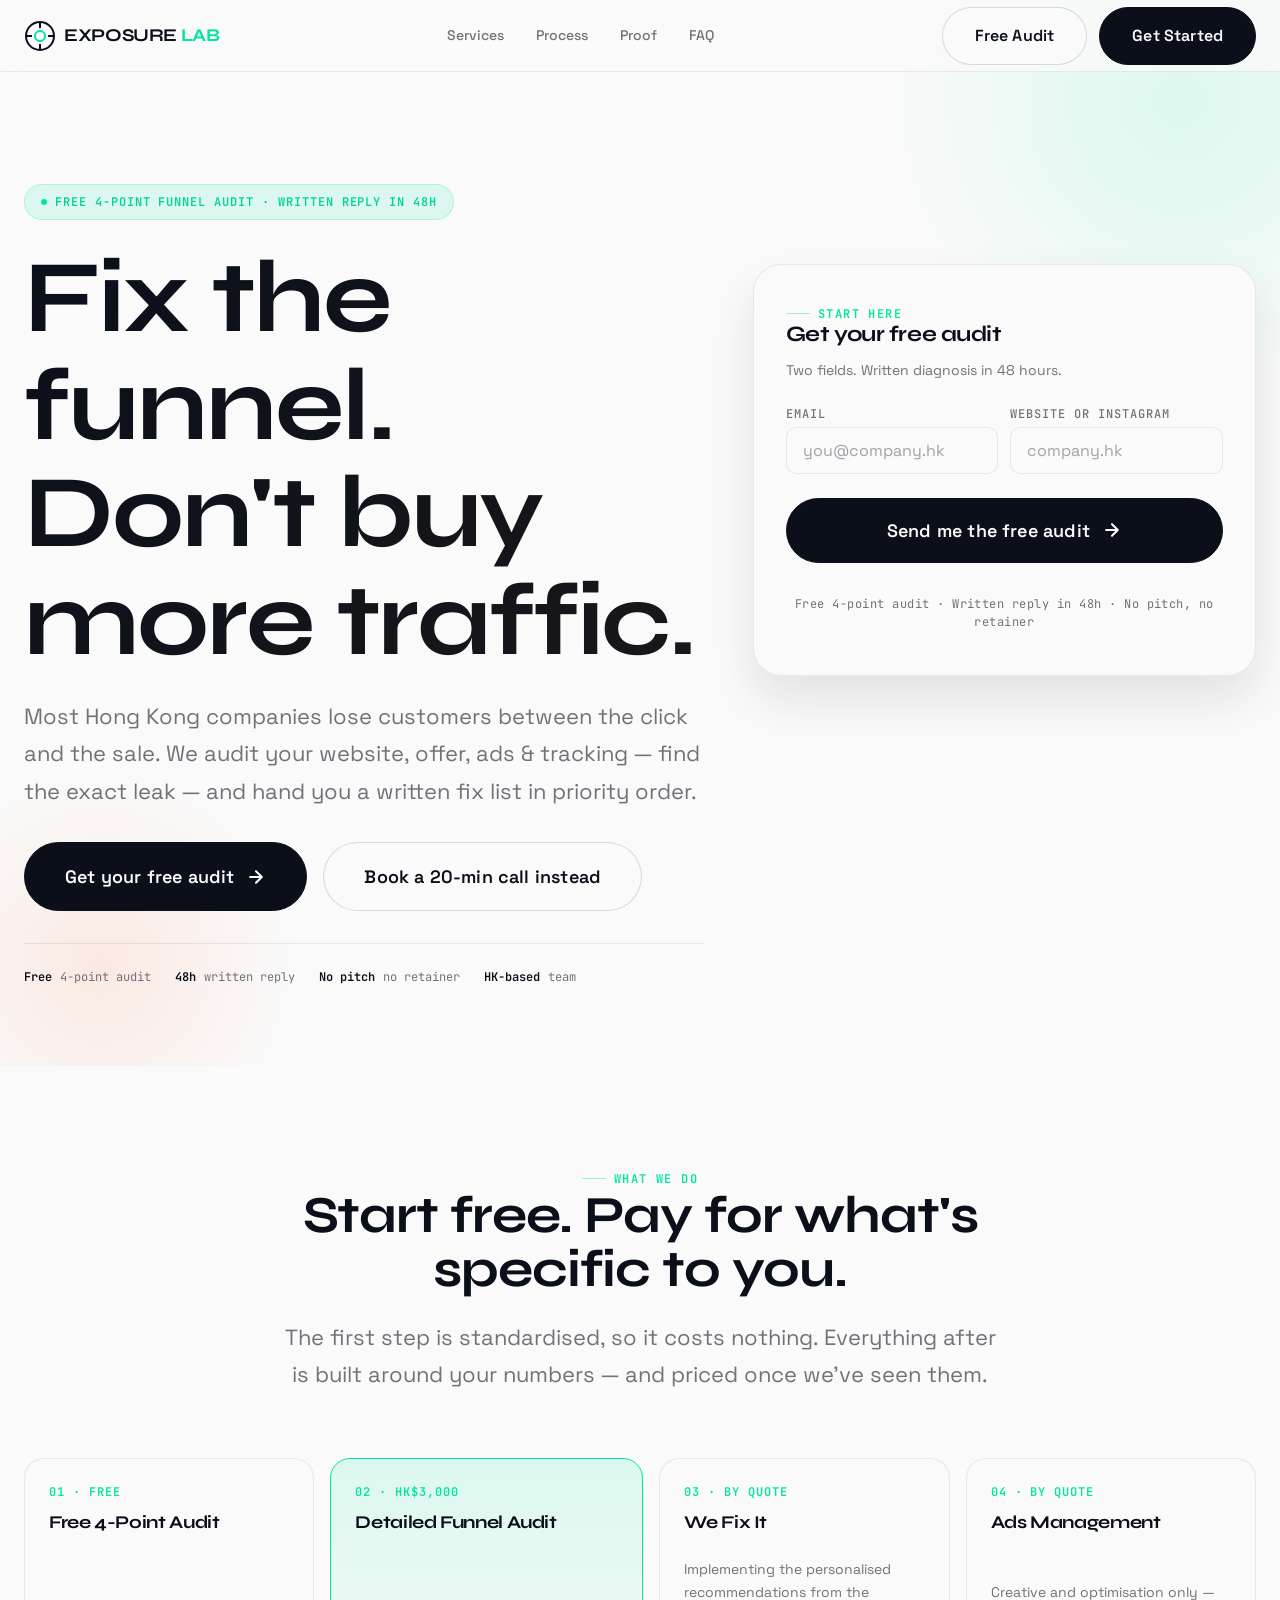
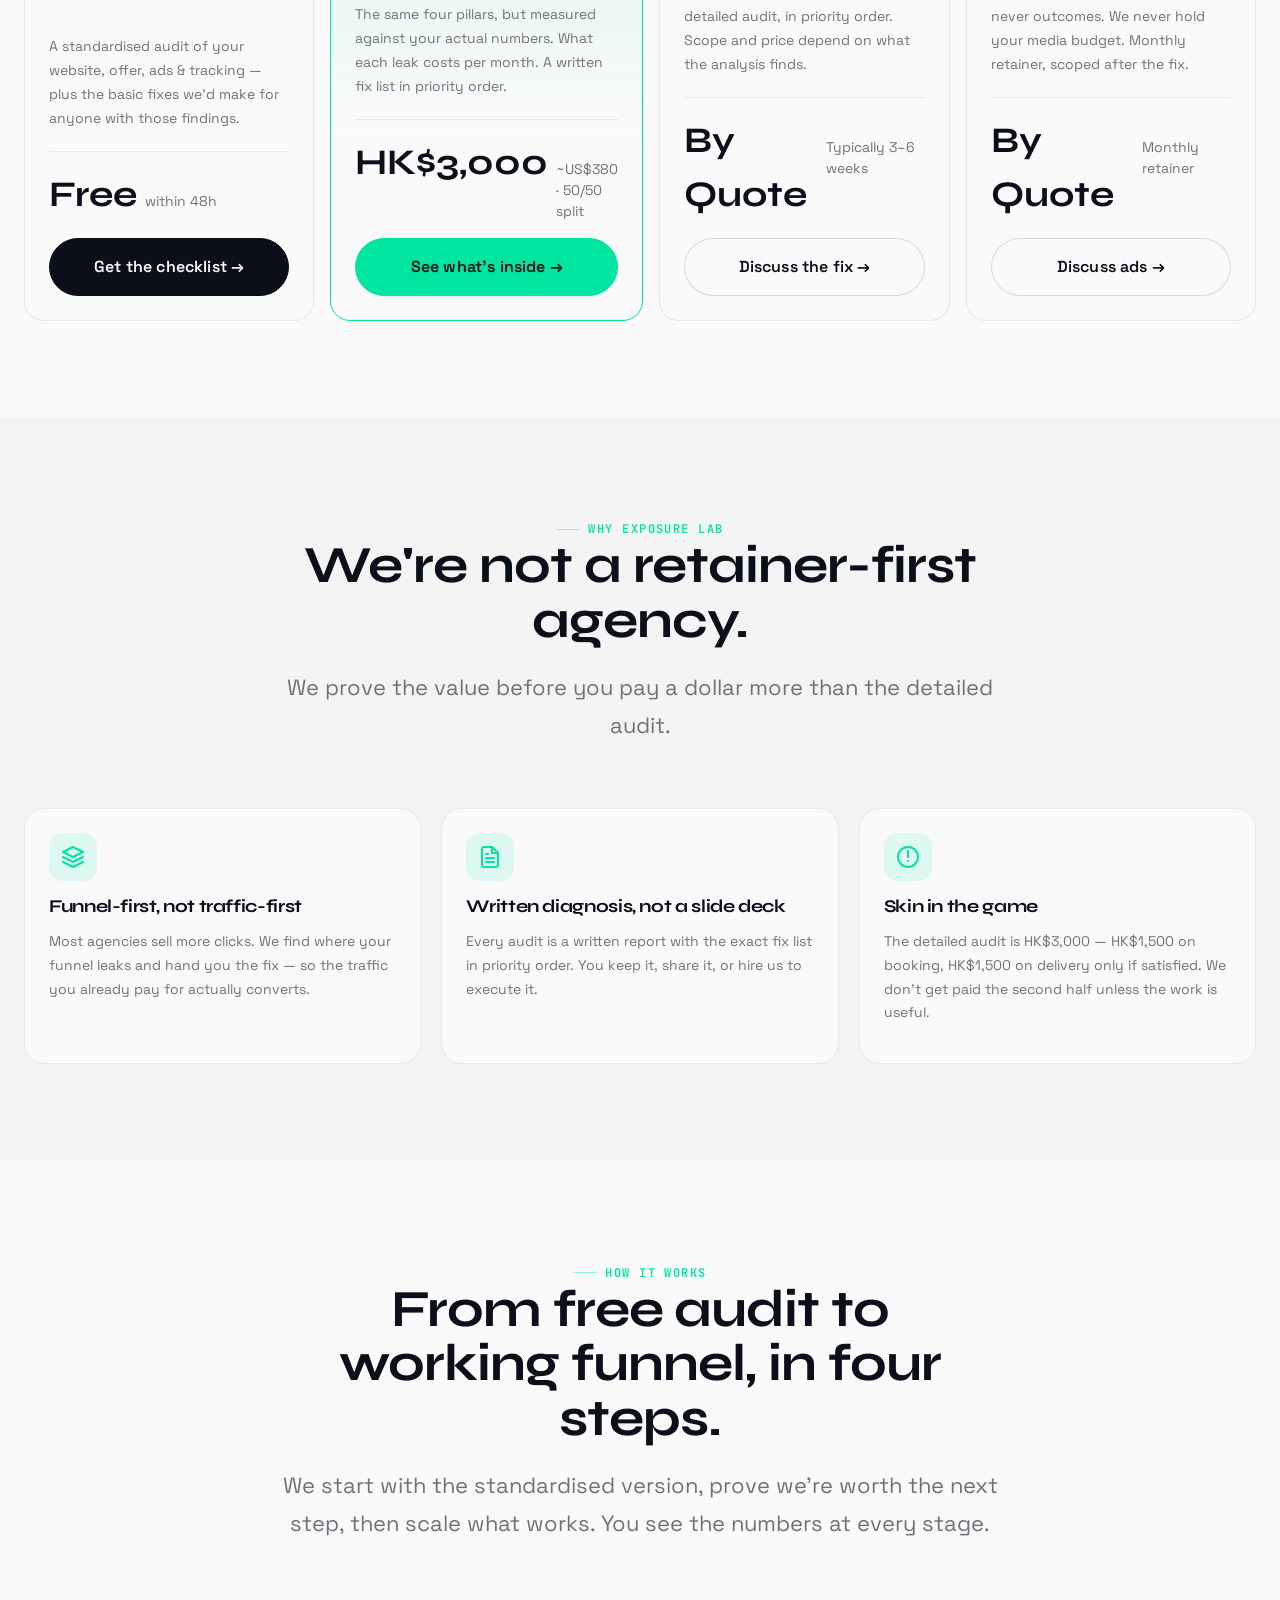
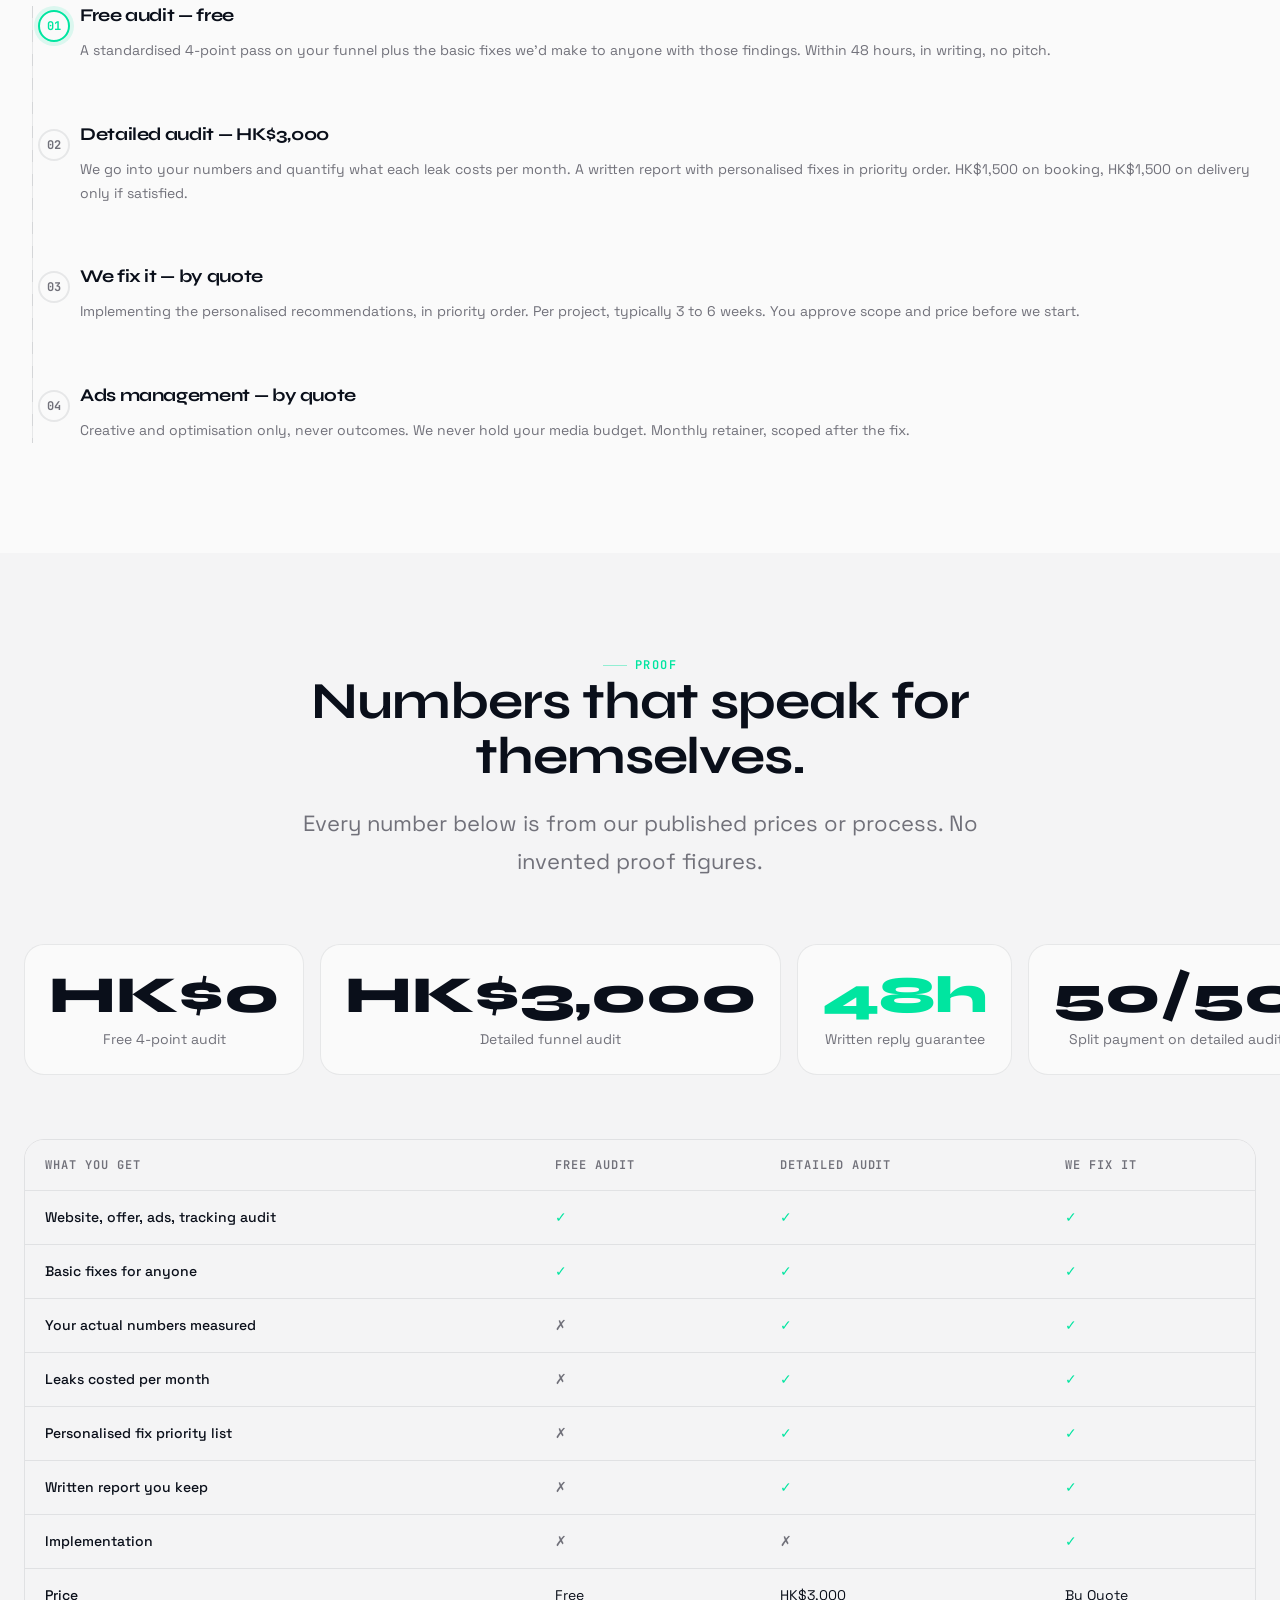
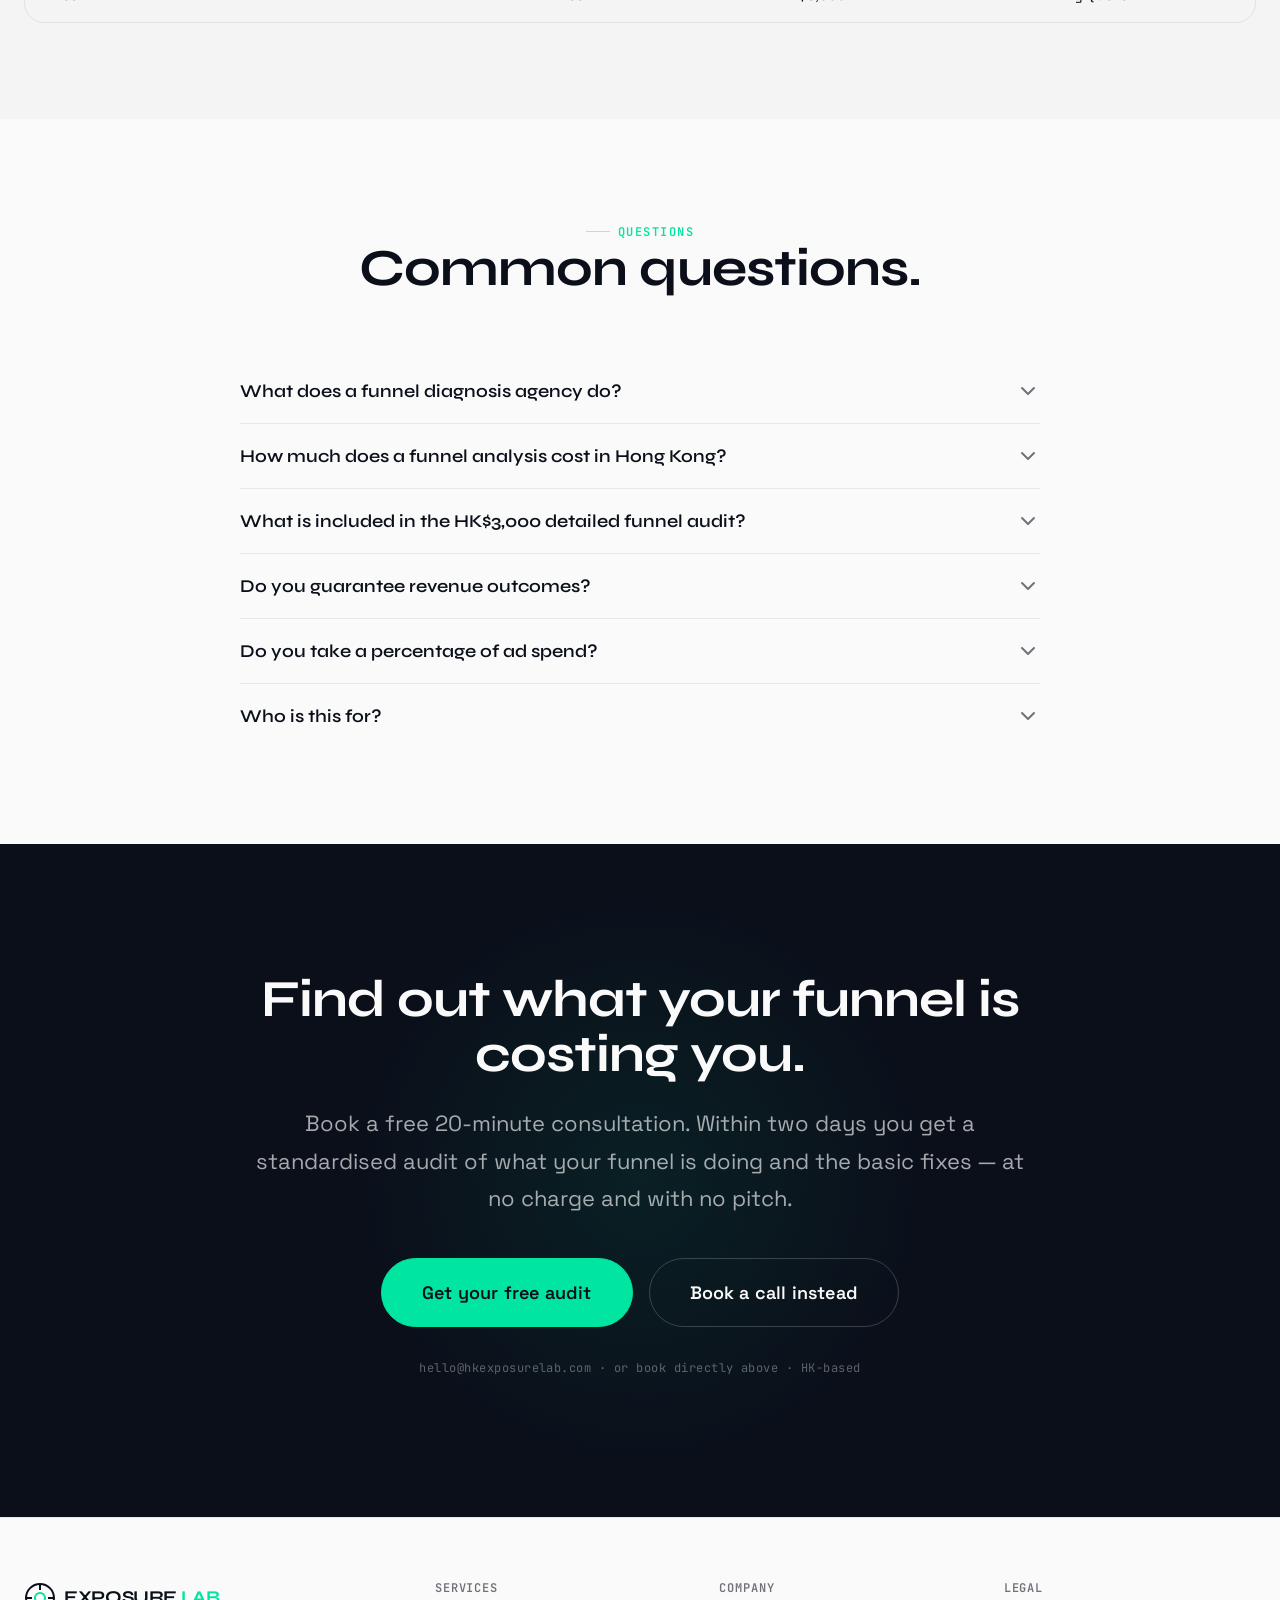
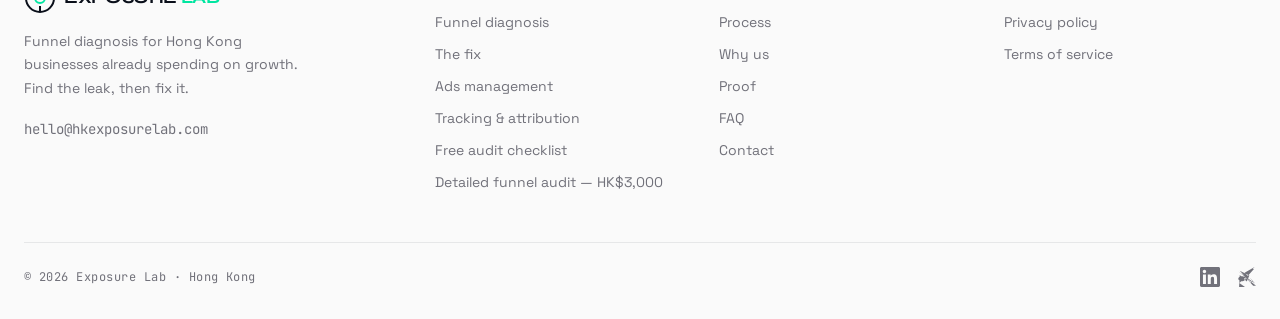
==== commit 2a5c2893: "Redesign: professional taste-skill inspired design system" ====
--- a/index.html
+++ b/index.html
@@ -3,784 +3,1396 @@
 <head>
 <meta charset="UTF-8">
 <meta name="viewport" content="width=device-width, initial-scale=1.0, viewport-fit=cover">
-<meta name="theme-color" content="#141b39">
-<title>Exposure Lab — Digital Marketing Agency in Hong Kong | Funnel Diagnosis</title>
-  <meta name="description" content="Exposure Lab is a digital marketing agency in Hong Kong specialising in funnel diagnosis. Start with a free audit: a standardised 4-point audit of what your funnel is doing, plus the basic fixes. Then a detailed funnel audit for HK$3,000 (~USD 380) with your own numbers measured and the fixes prioritised. Serving HK businesses already spending on growth.">
-  <meta name="keywords" content="funnel diagnosis Hong Kong, marketing audit HK, digital marketing agency Hong Kong, conversion rate optimization, growth audit, funnel leak, marketing consultant Hong Kong">
-  <link rel="canonical" href="https://hkexposurelab.com/">
-  <meta property="og:title" content="Exposure Lab — Digital Marketing Agency in Hong Kong">
-  <meta property="og:description" content="We find where your marketing spend stops producing customers. HK$3,000 detailed funnel audit, written report, exact fix list.">
-  <meta property="og:url" content="https://hkexposurelab.com/">
-  <meta property="og:type" content="website">
-  <meta property="og:site_name" content="Exposure Lab">
-  <meta name="twitter:card" content="summary">
-  <meta name="twitter:title" content="Exposure Lab — Digital Marketing Agency in Hong Kong">
-  <meta name="twitter:description" content="We find where your marketing spend stops producing customers. HK$3,000 detailed funnel audit.">
-  <meta name="robots" content="index, follow, max-snippet:-1, max-image-preview:large, max-video-preview:-1">
-  <meta name="googlebot" content="index, follow">
-  <script type="application/ld+json">
-  {"@context":"https://***@type":"ProfessionalService","name":"Exposure Lab","url":"https://hkexposurelab.com/","description":"Funnel diagnosis for Hong Kong businesses already spending on growth. HK$3,000 analysis with written report and exact fix list.","priceRange":"HKD 0 - HKD 3000","areaServed":{"@type":"City","name":"Hong Kong"},"email":"hello@hkexposurelab.com","serviceType":"Funnel Diagnosis, Digital Marketing Audit, Conversion Rate Optimization","hasOfferCatalog":{"@type":"OfferCatalog","name":"Funnel Diagnosis Services","itemListElement":[{"@type":"Offer","itemOffered":{"@type":"Service","name":"Detailed Funnel Audit","description":"Written funnel diagnosis with exact fix list. HK$3,000."}}]}}
-  </script>
-  <script type="application/ld+json">
-  {"@context":"https://***@type":"FAQPage","mainEntity":[
-    {"@type":"Question","name":"What does a digital marketing agency in Hong Kong do?","acceptedAnswer":{"@type":"Answer","text":"Exposure Lab is a digital marketing agency in Hong Kong that specialises in funnel diagnosis. We audit your website, offer, ads, tracking and email to find where marketing spend stops producing customers, and deliver a written report with the exact fixes. HK$3,000."}},
-    {"@type":"Question","name":"How much does a funnel analysis cost in Hong Kong?","acceptedAnswer":{"@type":"Answer","text":"Exposure Lab starts with a free 4-point funnel audit: a standardised 4-point audit of what your funnel is doing plus the basic fixes, delivered within two days. The detailed funnel audit is HK$3,000, split HK$1,500 on booking and HK$1,500 on delivery, only if satisfied. Includes a written report with the fix list in priority order."}},
-    {"@type":"Question","name":"What is included in the HK$3,000 detailed funnel audit?","acceptedAnswer":{"@type":"Answer","text":"A written diagnosis of where your marketing spend stops producing customers, across website, offer, ads, tracking and email. Plus the exact fix list in priority order. Delivered within 2 days of the initial enquiry."}}
-  ]}
-  </script>
+<meta name="theme-color" content="#0a0f1a">
+<title>Exposure Lab — Funnel Diagnosis for Hong Kong Growth Companies</title>
+<meta name="description" content="We find where your marketing spend stops producing customers. Free 4-point funnel audit → HK$3,000 detailed diagnosis with written fix list. For HK companies spending $20k+/mo on growth.">
+<meta name="keywords" content="funnel diagnosis Hong Kong, marketing audit HK, conversion rate optimization, growth marketing agency Hong Kong, funnel leak analysis">
+<link rel="canonical" href="https://hkexposurelab.com/">
+<meta property="og:title" content="Exposure Lab — Funnel Diagnosis for Hong Kong Growth Companies">
+<meta property="og:description" content="We find where your marketing spend stops producing customers. Free 4-point funnel audit. Detailed diagnosis HK$3,000 with written fix list.">
+<meta property="og:url" content="https://hkexposurelab.com/">
+<meta property="og:type" content="website">
+<meta property="og:site_name" content="Exposure Lab">
+<meta property="og:image" content="https://hkexposurelab.com/og-image.jpg">
+<meta name="twitter:card" content="summary_large_image">
+<meta name="twitter:title" content="Exposure Lab — Funnel Diagnosis for Hong Kong Growth Companies">
+<meta name="twitter:description" content="We find where your marketing spend stops producing customers. Free 4-point funnel audit. Detailed diagnosis HK$3,000 with written fix list.">
+<meta name="twitter:image" content="https://hkexposurelab.com/og-image.jpg">
+<meta name="robots" content="index, follow, max-snippet:-1, max-image-preview:large, max-video-preview:-1">
+<meta name="googlebot" content="index, follow">
+<script type="application/ld+json">
+{"@context":"https://schema.org","@type":"ProfessionalService","name":"Exposure Lab","url":"https://hkexposurelab.com/","description":"Funnel diagnosis for Hong Kong businesses already spending on growth. Written diagnosis with exact fix list. HK$3,000 detailed audit.","priceRange":"HKD 0 - HKD 3000","areaServed":{"@type":"City","name":"Hong Kong"},"email":"hello@hkexposurelab.com","serviceType":["Funnel Diagnosis","Digital Marketing Audit","Conversion Rate Optimization"],"hasOfferCatalog":{"@type":"OfferCatalog","name":"Funnel Diagnosis Services","itemListElement":[{"@type":"Offer","itemOffered":{"@type":"Service","name":"Free 4-Point Funnel Audit","description":"Standardised audit of website, offer, ads, tracking. Basic fixes included. Free."}},{"@type":"Offer","itemOffered":{"@type":"Service","name":"Detailed Funnel Audit","description":"Your numbers measured. Each leak costed per month. Written fix list in priority order. HK$3,000."}}]}}
+</script>
+<script type="application/ld+json">
+{"@context":"https://schema.org","@type":"FAQPage","mainEntity":[{"@type":"Question","name":"What does a funnel diagnosis agency do?","acceptedAnswer":{"@type":"Answer","text":"Exposure Lab audits your website, offer, ads, and tracking to find where marketing spend stops producing customers. We deliver a written report with the exact fixes in priority order. HK$3,000 for the detailed audit."}},{"@type":"Question","name":"How much does a funnel analysis cost in Hong Kong?","acceptedAnswer":{"@type":"Answer","text":"We start with a free 4-point funnel audit: a standardised audit of what your funnel is doing plus basic fixes, delivered within 2 days. The detailed funnel audit is HK$3,000, split HK$1,500 on booking and HK$1,500 on delivery only if satisfied."}},{"@type":"Question","name":"What is included in the HK$3,000 detailed funnel audit?","acceptedAnswer":{"@type":"Answer","text":"A written diagnosis of where your marketing spend stops producing customers across website, offer, ads, and tracking. Plus the exact fix list in priority order. Delivered within 2 days of the initial enquiry."}}]}
+</script>
 <link rel="preconnect" href="https://fonts.googleapis.com">
 <link rel="preconnect" href="https://fonts.gstatic.com" crossorigin>
-<link href="https://fonts.googleapis.com/css2?family=IBM+Plex+Mono:wght@300;400;500;600&family=Archivo:wght@300;400;500;600;700;800&family=Anton&display=swap" rel="stylesheet">
+<link href="https://fonts.googleapis.com/css2?family=Space+Grotesk:wght@300;400;500;600;700&family=Syne:wght@400;500;600;700;800&family=JetBrains+Mono:wght@400;500;600&display=swap" rel="stylesheet">
 <style>
-/* ═══════════════ TOKENS ═══════════════ */
-:root{
-  /* palette */
-  --white:#fff;
-  --midnight:#141b39;
-  --dark-blue:#00225d;
-  --blue:#427fe0;
-  --blue-05:#f5f9fd;
-  --blue-10:#ecf2fc;
-  --blue-50:#a0bff0;
-  --grey:#667085;
-  --light-grey:#d1d5dc;
-  --border:#e4e7ec;
-  --pearl:#f4f5f8;
-  --red:#ff5254;
-  --red-hover:#e8484a;
-  --red-05:#fff6f7;
-  /* semantic */
-  --text:var(--midnight);
-  --text-muted:var(--grey);
-  --text-accent:var(--blue);
-  --cta:var(--red);
-  --cta-hover:var(--red-hover);
-  --link:var(--blue);
-  --link-hover:#2f6bcb;
-  --border-subtle:var(--border);
-  /* type */
-  --font-display:'Anton','Arial Black',sans-serif;
-  --font-sans:'Archivo','Helvetica Neue',sans-serif;
-  --font-mono:'IBM Plex Mono','Courier New',monospace;
-  --fw-medium:500; --fw-semibold:600; --fw-bold:700; --fw-extra:800;
-  --fs-eyebrow:13px; --fs-caption:14px; --fs-body:16px; --fs-body-lg:18px;
-  --fs-h4:22px; --fs-h3:28px; --fs-h2:40px; --fs-h1:56px;
-  --lh-tight:1.02; --lh-snug:1.14; --lh-heading:1.2; --lh-body:1.55;
-  --ls-eyebrow:.14em; --ls-display:-.02em; --ls-heading:-.015em;
-  /* space + radius */
-  --s1:4px; --s2:8px; --s3:12px; --s4:16px; --s5:20px; --s6:24px;
-  --s8:32px; --s10:40px; --s12:48px; --s16:64px; --s20:80px; --s24:96px; --s30:120px;
-  --r-sm:8px; --r-md:12px; --r-lg:16px; --r-xl:20px; --r-2xl:28px; --r-pill:999px;
-  --shadow-sm:0 1px 2px rgba(20,27,57,.06);
-  --shadow-md:0 4px 16px rgba(20,27,57,.08);
-  --shadow-lg:0 12px 40px rgba(20,27,57,.12);
-  --maxw:1200px;
-}
-
-/* ═══════════════ BASE ═══════════════ */
-*,*::before,*::after{box-sizing:border-box}
-html{-webkit-text-size-adjust:100%;scroll-behavior:smooth}
-body{
-  margin:0;background:var(--white);color:var(--text);
-  font-family:var(--font-sans);font-size:var(--fs-body);line-height:var(--lh-body);
-  font-weight:400;-webkit-font-smoothing:antialiased;
-}
-img,svg{max-width:100%;display:block}
-a{color:var(--link);text-decoration:none;transition:color .18s ease}
-a:hover{color:var(--link-hover)}
-h1,h2,h3,h4{margin:0;font-weight:var(--fw-extra);letter-spacing:var(--ls-heading);line-height:var(--lh-heading);color:var(--text)}
-p{margin:0 0 var(--s4)}
-p:last-child{margin-bottom:0}
-.wrap{width:100%;max-width:var(--maxw);margin:0 auto;padding:0 var(--s6)}
-@media(max-width:640px){.wrap{padding:0 var(--s5)}}
-
-/* ── type scale ── */
-.eyebrow{
-  font-family:var(--font-mono);font-size:var(--fs-eyebrow);font-weight:500;
-  letter-spacing:var(--ls-eyebrow);text-transform:uppercase;color:var(--text-accent);
-  display:block;margin-bottom:var(--s4);
-}
-.h1{font-size:clamp(34px,5.4vw,var(--fs-h1));line-height:var(--lh-tight);letter-spacing:var(--ls-display)}
-.h2{font-size:clamp(27px,3.8vw,var(--fs-h2));line-height:var(--lh-snug);letter-spacing:var(--ls-display)}
-.h3{font-size:clamp(19px,2.2vw,var(--fs-h4));font-weight:var(--fw-bold);line-height:var(--lh-heading)}
-.h4{font-size:var(--fs-body-lg);font-weight:var(--fw-bold)}
-.display{font-family:var(--font-display);font-weight:400;text-transform:uppercase;letter-spacing:.01em;line-height:.98}
-.lede{font-size:var(--fs-body-lg);line-height:1.6;color:var(--text-muted);max-width:62ch}
-.body{color:var(--text-muted)}
-.mono{font-family:var(--font-mono)}
-
-/* ── buttons ── */
-.btn{
-  display:inline-flex;align-items:center;justify-content:center;gap:var(--s2);
-  font-family:var(--font-sans);font-size:var(--fs-body);font-weight:var(--fw-bold);
-  padding:15px 28px;border-radius:var(--r-pill);border:1.5px solid transparent;
-  cursor:pointer;transition:all .18s ease;white-space:nowrap;text-align:center;
-}
-.btn-primary{background:var(--cta);color:#fff}
-.btn-primary:hover{background:var(--cta-hover);color:#fff;transform:translateY(-1px);box-shadow:var(--shadow-md)}
-.btn-secondary{background:var(--white);color:var(--text);border-color:var(--border)}
-.btn-secondary:hover{border-color:var(--text);color:var(--text);transform:translateY(-1px)}
-.btn-ghost{background:transparent;color:#fff;border-color:rgba(255,255,255,.35)}
-.btn-ghost:hover{border-color:#fff;color:#fff}
-.btn-lg{padding:18px 34px;font-size:var(--fs-body-lg)}
-.btn .arrow{transition:transform .18s ease}
-.btn:hover .arrow{transform:translateX(3px)}
-
-/* ── section frame ── */
-.sec{padding:var(--s24) 0;border-top:1px solid var(--border-subtle)}
-.sec:first-of-type{border-top:none}
-.sec-tight{padding:var(--s16) 0}
-.sec-head{max-width:760px;margin-bottom:var(--s12)}
-.sec-head.center{margin-left:auto;margin-right:auto;text-align:center}
-.sec-pearl{background:var(--pearl)}
-.sec-blue{background:var(--blue-10)}
-.sec-dark{background:var(--midnight);color:#fff;border-top:none}
-.sec-dark h1,.sec-dark h2,.sec-dark h3{color:#fff}
-.sec-dark .lede,.sec-dark .body,.sec-dark p{color:rgba(255,255,255,.72)}
-.sec-dark .eyebrow{color:var(--blue-50)}
-
-/* ── header ── */
-.hdr{
-  position:sticky;top:0;z-index:60;background:rgba(255,255,255,.92);
-  backdrop-filter:saturate(160%) blur(12px);border-bottom:1px solid var(--border-subtle);
-}
-.hdr-in{display:flex;align-items:center;justify-content:space-between;gap:var(--s6);height:72px}
-.brand{display:flex;align-items:center;gap:10px;font-weight:var(--fw-extra);font-size:17px;
-  letter-spacing:-.02em;color:var(--text);text-transform:uppercase}
-.brand .lab{color:var(--text-accent)}
-.nav{display:flex;align-items:center;gap:var(--s8)}
-.nav a{font-size:15px;font-weight:var(--fw-medium);color:var(--text-muted)}
-.nav a:hover{color:var(--text)}
-.hdr .btn{padding:11px 22px;font-size:15px}
-@media(max-width:900px){.nav{display:none}}
-
-/* ── hero ── */
-.hero{padding:var(--s20) 0 var(--s16)}
-.hero-grid{display:grid;grid-template-columns:1.15fr .85fr;gap:var(--s16);align-items:start}
-@media(max-width:980px){.hero-grid{grid-template-columns:1fr;gap:var(--s10)}}
-.hero h1{max-width:16ch}
-.hero .lede{margin-top:var(--s6)}
-.hero-ctas{display:flex;gap:var(--s3);flex-wrap:wrap;margin-top:var(--s8)}
-.hero-note{margin-top:var(--s5);font-family:var(--font-mono);font-size:13px;
-  letter-spacing:.04em;color:var(--text-muted)}
-.hero-panel{
-  background:var(--pearl);border:1px solid var(--border-subtle);border-radius:var(--r-2xl);
-  padding:var(--s8);
-}
-.hero-panel .ph{font-size:var(--fs-body-lg);font-weight:var(--fw-bold);margin-bottom:var(--s2)}
-.hero-panel .ps{font-size:var(--fs-caption);color:var(--text-muted);margin-bottom:var(--s6)}
-.price-table{width:100%;border-collapse:collapse}
-.price-table td{padding:11px 0;border-bottom:1px solid var(--border-subtle);font-size:15px;vertical-align:top}
-.price-table tr:last-child td{border-bottom:none}
-.price-table .k{color:var(--text-muted)}
-.price-table .v{text-align:right;font-family:var(--font-mono);font-weight:500;color:var(--text);white-space:nowrap}
-.price-table tr.key .k{color:var(--text);font-weight:var(--fw-semibold)}
-.price-table tr.key .v{color:var(--text-accent);font-weight:600}
-
-/* ── trust bar ── */
-.trust{border-top:1px solid var(--border-subtle);border-bottom:1px solid var(--border-subtle);
-  background:var(--pearl)}
-.trust-in{display:flex;flex-wrap:wrap;align-items:center;gap:var(--s4) var(--s10);
-  padding:var(--s5) 0;font-family:var(--font-mono);font-size:12px;letter-spacing:.1em;
-  text-transform:uppercase;color:var(--text-muted)}
-.trust-in b{color:var(--text);font-weight:600}
-.trust-in .dot{color:var(--light-grey)}
-
-/* ── cards ── */
-.grid{display:grid;gap:var(--s5)}
-.g2{grid-template-columns:repeat(2,1fr)}
-.g3{grid-template-columns:repeat(3,1fr)}
-.g4{grid-template-columns:repeat(4,1fr)}
-@media(max-width:980px){.g4{grid-template-columns:repeat(2,1fr)}.g3{grid-template-columns:repeat(2,1fr)}}
-@media(max-width:640px){.g2,.g3,.g4{grid-template-columns:1fr}}
-/* ── two-column split (measurement section) ── */
-.split{display:grid;grid-template-columns:1fr 1fr;gap:var(--s16);align-items:center}
-@media(max-width:900px){.split{grid-template-columns:1fr;gap:var(--s10)}}
-.card{
-  background:var(--white);border:1px solid var(--border-subtle);border-radius:var(--r-lg);
-  padding:var(--s6);transition:all .18s ease;
-}
-.card:hover{border-color:var(--blue-50);box-shadow:var(--shadow-md);transform:translateY(-2px)}
-.card .num{font-family:var(--font-mono);font-size:12px;font-weight:600;letter-spacing:.12em;
-  color:var(--text-accent);margin-bottom:var(--s4);display:block}
-.card h3{margin-bottom:var(--s3)}
-.card p{font-size:15px;color:var(--text-muted);margin:0}
-.card .price{margin-top:var(--s4);padding-top:var(--s4);border-top:1px solid var(--border-subtle);
-  font-family:var(--font-mono);font-size:13px;font-weight:500;color:var(--text)}
-
-/* ── stat tiles ── */
-.stats{display:grid;grid-template-columns:repeat(4,1fr);gap:var(--s5)}
-@media(max-width:860px){.stats{grid-template-columns:repeat(2,1fr)}}
-.stat{background:var(--white);border:1px solid var(--border-subtle);border-radius:var(--r-lg);
-  padding:var(--s6)}
-.stat .n{font-size:clamp(28px,3.4vw,38px);font-weight:var(--fw-extra);letter-spacing:-.03em;
-  line-height:1;color:var(--text);margin-bottom:var(--s2)}
-.stat .n.accent{color:var(--text-accent)}
-.stat .l{font-size:13px;color:var(--text-muted);line-height:1.45}
-
-/* ── case rows ── */
-.case{
-  display:grid;grid-template-columns:1.05fr .95fr;gap:var(--s10);align-items:center;
-  padding:var(--s10) 0;border-top:1px solid var(--border-subtle);
-}
-.case:first-of-type{border-top:none}
-@media(max-width:900px){.case{grid-template-columns:1fr;gap:var(--s6)}}
-.case-media{border-radius:var(--r-xl);overflow:hidden;background:var(--pearl);
-  border:1px solid var(--border-subtle);aspect-ratio:4/3}
-.case-media img{width:100%;height:100%;object-fit:cover}
-.case .tags{display:flex;flex-wrap:wrap;gap:var(--s2);margin:var(--s4) 0}
-.case .tag{font-family:var(--font-mono);font-size:11px;letter-spacing:.08em;text-transform:uppercase;
-  color:var(--text-accent);background:var(--blue-10);border-radius:var(--r-pill);padding:6px 12px}
-.case .res{display:flex;flex-wrap:wrap;gap:var(--s6);margin-top:var(--s6);
-  padding-top:var(--s5);border-top:1px solid var(--border-subtle)}
-.case .res div{min-width:104px}
-.case .res .n{font-size:24px;font-weight:var(--fw-extra);letter-spacing:-.02em;color:var(--text)}
-.case .res .l{font-family:var(--font-mono);font-size:11px;letter-spacing:.08em;text-transform:uppercase;
-  color:var(--text-muted);margin-top:2px}
-
-/* ── process ── */
-.steps{display:grid;grid-template-columns:repeat(4,1fr);gap:var(--s5);counter-reset:step}
-@media(max-width:900px){.steps{grid-template-columns:repeat(2,1fr)}}
-@media(max-width:560px){.steps{grid-template-columns:1fr}}
-.step{position:relative;padding-top:var(--s8)}
-.step::before{
-  counter-increment:step;content:counter(step,decimal-leading-zero);
-  position:absolute;top:0;left:0;font-family:var(--font-mono);font-size:12px;font-weight:600;
-  letter-spacing:.12em;color:var(--text-accent);
-}
-.step::after{content:"";position:absolute;top:22px;left:0;right:var(--s5);height:1px;background:var(--border-subtle)}
-.step h3{margin:var(--s4) 0 var(--s3)}
-.step p{font-size:15px;color:var(--text-muted);margin:0}
-
-/* ── comparison ── */
-.cmp{width:100%;border-collapse:separate;border-spacing:0;
-  border:1px solid var(--border-subtle);border-radius:var(--r-xl);overflow:hidden}
-.cmp th,.cmp td{padding:16px 20px;text-align:left;font-size:15px;
-  border-bottom:1px solid var(--border-subtle);vertical-align:top}
-.cmp thead th{font-family:var(--font-mono);font-size:12px;letter-spacing:.1em;
-  text-transform:uppercase;background:var(--pearl);color:var(--text-muted);font-weight:600}
-.cmp thead th.us{background:var(--blue-10);color:var(--text-accent)}
-.cmp tbody tr:last-child td{border-bottom:none}
-.cmp td.us{background:var(--blue-05);color:var(--text);font-weight:var(--fw-medium)}
-.cmp td.them{color:var(--text-muted)}
-.cmp .tick{color:var(--blue);font-weight:700;margin-right:6px}
-
-/* ── ask-ai ── */
-.askai{display:grid;grid-template-columns:repeat(3,1fr);gap:var(--s5)}
-@media(max-width:900px){.askai{grid-template-columns:1fr}}
-.askcard{background:rgba(255,255,255,.06);border:1px solid rgba(255,255,255,.14);
-  border-radius:var(--r-lg);padding:var(--s6)}
-.askcard .q{font-family:var(--font-mono);font-size:13px;color:var(--blue-50);margin-bottom:var(--s3);
-  line-height:1.5}
-.askcard p{font-size:15px;color:rgba(255,255,255,.78);margin:0}
-
-/* ── faq ── */
-.faq{border-top:1px solid var(--border-subtle)}
-.faq details{border-bottom:1px solid var(--border-subtle)}
-.faq summary{
-  list-style:none;cursor:pointer;padding:var(--s6) 0;display:flex;justify-content:space-between;
-  align-items:flex-start;gap:var(--s6);font-size:var(--fs-body-lg);font-weight:var(--fw-bold);
-  color:var(--text);
-}
-.faq summary::-webkit-details-marker{display:none}
-.faq summary::after{content:"+";font-family:var(--font-mono);font-size:22px;font-weight:400;
-  color:var(--text-accent);flex:0 0 auto;line-height:1;transition:transform .2s ease}
-.faq details[open] summary::after{content:"–"}
-.faq .ans{padding:0 0 var(--s6);max-width:74ch;color:var(--text-muted);font-size:15px}
-
-/* ── final cta ── */
-.final{background:var(--midnight);color:#fff;padding:var(--s24) 0;text-align:center}
-.final h2{color:#fff;max-width:20ch;margin:0 auto var(--s5)}
-.final p{color:rgba(255,255,255,.72);max-width:60ch;margin:0 auto var(--s8)}
-.final .ctas{display:flex;gap:var(--s3);justify_content:center;flex-wrap:wrap}
-.final .note{margin-top:var(--s6);font-family:var(--font-mono);font-size:13px;
-  letter-spacing:.04em;color:rgba(255,255,255,.55)}
-
-/* ── footer ── */
-.ftr{background:var(--white);border-top:1px solid var(--border-subtle);padding:var(--s16) 0 var(--s8)}
-.ftr-grid{display:grid;grid-template-columns:1.4fr 1fr 1fr;gap:var(--s10)}
-@media(max-width:800px){.ftr-grid{grid-template-columns:1fr;gap:var(--s8)}}
-.ftr h4{font-size:13px;font-family:var(--font-mono);letter-spacing:.1em;text-transform:uppercase;
-  color:var(--text-muted);font-weight:600;margin-bottom:var(--s4)}
-.ftr ul{list-style:none;padding:0;margin:0}
-.ftr li{margin-bottom:10px}
-.ftr a{font-size:15px;color:var(--text-muted)}
-.ftr a:hover{color:var(--text)}
-.ftr-bot{margin-top:var(--s12);padding-top:var(--s5);border-top:1px solid var(--border-subtle);
-  display:flex;justify-content:space-between;gap:var(--s4);flex-wrap:wrap;
-  font-family:var(--font-mono);font-size:12px;letter-spacing:.04em;color:var(--text-muted)}
-.sr-only{position:absolute;width:1px;height:1px;padding:0;margin:-1px;overflow:hidden;
-  clip:rect(0,0,0,0);white-space:nowrap;border:0}
-
-/* ── free-audit form (hero here, /free-audit.html dark variant) ── */
-.lead-form-wrap{margin-top:var(--s8);max-width:660px}
-.lf-row{display:grid;grid-template-columns:1fr 1fr;gap:var(--s3)}
-.lf-field{display:flex;flex-direction:column;gap:7px;min-width:0}
-.lead-form label{font-family:var(--font-mono);font-size:11.5px;font-weight:500;letter-spacing:.1em;
-  text-transform:uppercase;color:var(--text-muted)}
-.lead-form input[type=email],.lead-form input[type=text]{
-  width:100%;font-family:var(--font-sans);font-size:16px;color:var(--text);background:var(--white);
-  border:1.5px solid var(--border);border-radius:var(--r-md);padding:14px 16px;
-  transition:border-color .18s ease,box-shadow .18s ease}
-.lead-form input::placeholder{color:var(--light-grey)}
-.lead-form input:focus{outline:none;border-color:var(--blue);box-shadow:0 0 0 3px rgba(66,127,224,.16)}
-.lead-form input[aria-invalid="true"]{border-color:var(--cta);box-shadow:0 0 0 3px rgba(255,82,84,.13)}
-.lf-err{margin:0;font-size:13px;font-weight:600;line-height:1.35;color:var(--cta)}
-.lf-err[hidden]{display:none}
-.lf-hp{position:absolute!important;left:-9999px!important;width:1px!important;height:1px!important;
-  opacity:0!important;pointer-events:none}
-.lead-form .btn{margin-top:var(--s5)}
-.lf-micro{margin-top:var(--s4);font-family:var(--font-mono);font-size:13px;letter-spacing:.04em;
-  color:var(--text-muted)}
-.lf-global{margin:var(--s4) 0 0;font-size:14.5px;font-weight:600;line-height:1.45;color:var(--cta)}
-.lf-global:empty{display:none}
-.lf-global a{color:inherit;text-decoration:underline}
-.lead-done{background:var(--blue-05);border:1px solid var(--blue-10);border-left:4px solid var(--cta);
-  border-radius:var(--r-lg);padding:var(--s6)}
-.lead-done[hidden]{display:none}
-.lead-done .big{font-size:var(--fs-body-lg);font-weight:var(--fw-bold);color:var(--text);
-  margin-bottom:var(--s3)}
-.lead-done p{font-size:15px;color:var(--text-muted);margin:0}
-.lead-done b{color:var(--text)}
-@media(max-width:700px){
-  .lf-row{grid-template-columns:1fr;gap:var(--s4)}
-  .lead-form .btn{width:100%}
-}
-/* ═══════════════ MOBILE ═══════════════ */
-.cta-sm{display:none}
-/* ── tablet + phone: tighter vertical rhythm, smaller type in dense blocks ── */
-@media(max-width:700px){
-  .hero{padding:var(--s10) 0 var(--s8)}
-  .sec{padding:var(--s16) 0}
-  .sec-head{margin-bottom:var(--s8)}
-  .hero-panel{padding:var(--s6)}
-  .price-table td{padding:10px 0;font-size:14px}
-  .price-table .v{font-size:14px}
-  .btn-lg{padding:16px 20px;font-size:16px}
-}
-/* ── phone: header must never force the document wider than the screen ── */
-/* highlighted 50/50 payment band */
-.half-band{display:flex;flex-wrap:wrap;align-items:center;gap:10px;margin-top:var(--s4);
-  background:var(--blue-05);border:1px solid var(--blue-10);border-left:4px solid var(--cta);
-  border-radius:var(--r-md);padding:13px 16px;font-size:14.5px;color:var(--text)}
-.half-band b{color:var(--text)}
-.half-band .hb-dot{width:8px;height:8px;border-radius:50%;background:var(--cta);flex:0 0 auto}
-
-@media(max-width:560px){
-  .hdr-in{height:auto;min-height:60px;padding-block:9px;gap:var(--s2)}
-  .brand{font-size:15px;gap:8px;min_width:0}
-  .brand svg{width:19px;height:19px;flex:none}
-  .cta-lg{display:none}
-  .cta-sm{display:inline}
-  .hdr .btn{padding:12px 16px;font-size:14px;flex:none}
-  /* CTAs: one per line, full width, thumb-sized targets */
-  .hero-ctas{flex-direction:column;align-items:stretch;gap:var(--s3);margin-top:var(--s6)}
-  .hero-ctas .btn,.final .ctas .btn{width:100%}
-  .final .ctas{flex-direction:column;align-items:stretch}
-}
-/* ── comparison table must fit three columns on a phone ── */
-@media(max-width:640px){
-  .cmp{table-layout:fixed}
-  .cmp th,.cmp td{padding:12px 10px;font-size:13.5px;overflow-wrap:break-word;hyphens:auto}
-  .cmp thead th{font-size:10.5px;letter-spacing:.06em}
-  .eyebrow{font-size:12px}
-  .steps .step h3{font-size:18px}
+/* ═══════════════ DESIGN TOKENS ═══════════════ */
+:root {
+  /* ── Core palette ── */
+  --ink: #0a0f1a;
+  --ink-2: #111827;
+  --ink-3: #1f2937;
+  --paper: #fafafa;
+  --paper-2: #f4f4f5;
+  --line: rgba(10,15,26,0.08);
+  --line-strong: rgba(10,15,26,0.14);
+
+  --accent: #00e5a0;
+  --accent-2: #00d494;
+  --accent-dim: rgba(0,229,160,0.12);
+  --accent-glow: rgba(0,229,160,0.28);
+
+  --warn: #ff6b35;
+  --warn-dim: rgba(255,107,53,0.12);
+
+  --muted: #71717a;
+  --muted-2: #a1a1aa;
+  --text: #0a0f1a;
+  --text-soft: #18181b;
+
+  /* ── Type ── */
+  --font-display: 'Syne', system-ui, sans-serif;
+  --font-ui: 'Space Grotesk', system-ui, sans-serif;
+  --font-mono: 'JetBrains Mono', ui-monospace, monospace;
+
+  --fs-xs: 12px; --fs-sm: 14px; --fs-base: 16px; --fs-lg: 18px;
+  --fs-xl: 22px; --fs-2xl: 28px; --fs-3xl: 36px; --fs-4xl: 52px;
+  --fs-5xl: 72px; --fs-6xl: clamp(64px, 8vw, 104px);
+
+  --lh-tight: 1.05; --lh-snug: 1.15; --lh-normal: 1.5; --lh-relaxed: 1.7;
+
+  /* ── Space ── */
+  --space-1: 4px; --space-2: 8px; --space-3: 12px; --space-4: 16px;
+  --space-5: 20px; --space-6: 24px; --space-8: 32px; --space-10: 40px;
+  --space-12: 48px; --space-16: 64px; --space-20: 80px; --space-24: 96px;
+  --space-32: 128px; --space-40: 160px;
+
+  /* ── Radius ── */
+  --r-sm: 6px; --r-md: 10px; --r-lg: 14px; --r-xl: 20px; --r-2xl: 28px; --r-pill: 9999px;
+
+  /* ── Shadow ── */
+  --shadow-sm: 0 1px 2px rgba(10,15,26,0.04);
+  --shadow-md: 0 4px 12px rgba(10,15,26,0.06);
+  --shadow-lg: 0 12px 32px rgba(10,15,26,0.08);
+  --shadow-xl: 0 24px 48px rgba(10,15,26,0.1);
+  --shadow-glow: 0 0 60px var(--accent-glow);
+
+  /* ── Motion ── */
+  --ease-out: cubic-bezier(0.16, 1, 0.3, 1);
+  --ease-spring: cubic-bezier(0.34, 1.56, 0.64, 1);
+  --duration-fast: 150ms; --duration-base: 250ms; --duration-slow: 400ms;
+
+  /* ── Layout ── */
+  --max-width: 1280px;
+  --header-h: 72px;
+}
+
+/* ═══════════════ RESET & BASE ═══════════════ */
+*, *::before, *::after { box-sizing: border-box; }
+html { -webkit-text-size-adjust: 100%; scroll-behavior: smooth; }
+@media (prefers-reduced-motion: reduce) {
+  html { scroll-behavior: auto; }
+  *, *::before, *::after { animation-duration: 0.01ms !important; transition-duration: 0.01ms !important; }
+}
+
+body {
+  margin: 0;
+  background: var(--paper);
+  color: var(--text);
+  font-family: var(--font-ui);
+  font-size: var(--fs-base);
+  line-height: var(--lh-normal);
+  font-weight: 400;
+  -webkit-font-smoothing: antialiased;
+  -moz-osx-font-smoothing: grayscale;
+  text-rendering: optimizeLegibility;
+}
+
+img, svg, video { max-width: 100%; display: block; height: auto; }
+
+a { color: inherit; text-decoration: none; transition: color var(--duration-fast) var(--ease-out); }
+
+:focus-visible {
+  outline: 2px solid var(--accent);
+  outline-offset: 3px;
+  border-radius: var(--r-sm);
+}
+
+::selection { background: var(--accent); color: var(--ink); }
+
+/* ═══════════════ TYPE SCALE ═══════════════ */
+h1, h2, h3, h4, h5, h6 {
+  margin: 0;
+  font-family: var(--font-display);
+  font-weight: 700;
+  line-height: var(--lh-tight);
+  letter-spacing: -0.02em;
+  color: var(--text);
+}
+
+h1 { font-size: var(--fs-6xl); }
+h2 { font-size: var(--fs-4xl); }
+h3 { font-size: var(--fs-3xl); }
+h4 { font-size: var(--fs-2xl); }
+h5 { font-size: var(--fs-xl); }
+h6 { font-size: var(--fs-lg); }
+
+.eyebrow {
+  display: inline-flex;
+  align-items: center;
+  gap: var(--space-2);
+  font-family: var(--font-mono);
+  font-size: var(--fs-xs);
+  font-weight: 600;
+  letter-spacing: 0.12em;
+  text-transform: uppercase;
+  color: var(--accent);
+}
+
+.eyebrow::before {
+  content: "";
+  width: 24px; height: 1px;
+  background: currentColor;
+  opacity: 0.4;
+}
+
+.lead {
+  font-size: var(--fs-xl);
+  line-height: var(--lh-relaxed);
+  color: var(--muted);
+  max-width: 65ch;
+}
+
+.body { color: var(--muted); }
+.mono { font-family: var(--font-mono); font-size: var(--fs-sm); }
+.caption { font-family: var(--font-mono); font-size: var(--fs-xs); color: var(--muted); letter-spacing: 0.06em; text-transform: uppercase; }
+
+/* ═══════════════ BUTTONS ═══════════════ */
+.btn {
+  display: inline-flex;
+  align-items: center;
+  justify-content: center;
+  gap: var(--space-3);
+  font-family: var(--font-ui);
+  font-size: var(--fs-base);
+  font-weight: 600;
+  letter-spacing: 0.01em;
+  padding: var(--space-4) var(--space-8);
+  border-radius: var(--r-pill);
+  border: 1px solid transparent;
+  cursor: pointer;
+  transition: all var(--duration-base) var(--ease-out);
+  white-space: nowrap;
+  position: relative;
+  overflow: hidden;
+}
+
+.btn::before {
+  content: "";
+  position: absolute;
+  inset: 0;
+  background: currentColor;
+  opacity: 0;
+  transition: opacity var(--duration-fast) var(--ease-out);
+}
+
+.btn:active::before { opacity: 0.08; }
+
+.btn-primary {
+  background: var(--ink);
+  color: var(--paper);
+  border-color: var(--ink);
+}
+.btn-primary:hover { background: var(--ink-2); transform: translateY(-1px); box-shadow: var(--shadow-lg); }
+.btn-primary:focus-visible { box-shadow: 0 0 0 3px var(--accent-dim); }
+
+.btn-secondary {
+  background: var(--paper);
+  color: var(--text);
+  border-color: var(--line-strong);
+}
+.btn-secondary:hover { background: var(--paper-2); border-color: var(--text); transform: translateY(-1px); box-shadow: var(--shadow-md); }
+
+.btn-accent {
+  background: var(--accent);
+  color: var(--ink);
+  border-color: var(--accent);
+}
+.btn-accent:hover { background: var(--accent-2); transform: translateY(-1px); box-shadow: var(--shadow-glow); }
+.btn-accent:focus-visible { box-shadow: 0 0 0 3px var(--accent-dim); }
+
+.btn-ghost {
+  background: transparent;
+  color: var(--text);
+  border-color: transparent;
+}
+.btn-ghost:hover { background: var(--line); }
+
+.btn-lg { padding: var(--space-5) var(--space-10); font-size: var(--fs-lg); }
+.btn-sm { padding: var(--space-2) var(--space-5); font-size: var(--fs-sm); }
+
+.btn .arrow {
+  display: inline-flex;
+  transition: transform var(--duration-fast) var(--ease-spring);
+}
+.btn:hover .arrow { transform: translateX(4px); }
+
+.btn:disabled { opacity: 0.45; cursor: not-allowed; transform: none !important; }
+
+/* ═══════════════ LAYOUT ═══════════════ */
+.container {
+  width: 100%;
+  max-width: var(--max-width);
+  margin: 0 auto;
+  padding: 0 var(--space-6);
+}
+
+@media (max-width: 640px) {
+  .container { padding: 0 var(--space-4); }
+}
+
+.section {
+  padding: var(--space-24) 0;
+  position: relative;
+}
+
+.section-header {
+  text-align: center;
+  max-width: 720px;
+  margin: 0 auto var(--space-16);
+}
+
+.section-header.left { text-align: left; margin-left: 0; margin-right: auto; }
+
+/* ═══════════════ HEADER ═══════════════ */
+.header {
+  position: fixed;
+  top: 0; left: 0; right: 0;
+  height: var(--header-h);
+  z-index: 100;
+  background: rgba(250,250,250,0.84);
+  backdrop-filter: saturate(180%) blur(16px);
+  border-bottom: 1px solid var(--line);
+  transition: background var(--duration-base) var(--ease-out), border-color var(--duration-base) var(--ease-out);
+}
+
+.header.scrolled {
+  background: rgba(250,250,250,0.96);
+  border-color: var(--line-strong);
+}
+
+.header-inner {
+  display: flex;
+  align-items: center;
+  justify-content: space-between;
+  gap: var(--space-6);
+  height: 100%;
+  max-width: var(--max-width);
+  margin: 0 auto;
+  padding: 0 var(--space-6);
+}
+
+.brand {
+  display: flex;
+  align-items: center;
+  gap: var(--space-2);
+  font-family: var(--font-display);
+  font-size: var(--fs-lg);
+  font-weight: 700;
+  letter-spacing: -0.02em;
+  color: var(--ink);
+  text-transform: uppercase;
+}
+
+.brand-mark {
+  width: 32px; height: 32px;
+  flex-shrink: 0;
+}
+
+.brand-accent { color: var(--accent); }
+
+.nav {
+  display: flex;
+  align-items: center;
+  gap: var(--space-2);
+}
+
+.nav-link {
+  font-size: var(--fs-sm);
+  font-weight: 500;
+  color: var(--muted);
+  padding: var(--space-2) var(--space-3);
+  border-radius: var(--r-md);
+  transition: all var(--duration-fast) var(--ease-out);
+}
+.nav-link:hover { color: var(--text); background: var(--line); }
+
+.header-cta { display: flex; align-items: center; gap: var(--space-3); }
+
+.mobile-menu-btn { display: none; }
+
+@media (max-width: 900px) {
+  .nav { display: none; }
+  .header-cta .btn-secondary { display: none; }
+  .mobile-menu-btn {
+    display: inline-flex;
+    align-items: center;
+    justify-content: center;
+    width: 40px; height: 40px;
+    border-radius: var(--r-md);
+    background: transparent;
+    border: 1px solid var(--line-strong);
+    cursor: pointer;
+  }
+}
+
+/* ═══════════════ HERO ═══════════════ */
+.hero {
+  padding: calc(var(--header-h) + var(--space-24)) 0 var(--space-20);
+  position: relative;
+  overflow: hidden;
+}
+
+.hero::before {
+  content: "";
+  position: absolute;
+  top: -200px; right: -200px;
+  width: 600px; height: 600px;
+  background: radial-gradient(ellipse at center, var(--accent-dim) 0%, transparent 70%);
+  pointer-events: none;
+  z-index: 0;
+}
+
+.hero::after {
+  content: "";
+  position: absolute;
+  bottom: -100px; left: -100px;
+  width: 400px; height: 400px;
+  background: radial-gradient(ellipse at center, var(--warn-dim) 0%, transparent 70%);
+  pointer-events: none;
+  z-index: 0;
+}
+
+.hero-grid {
+  display: grid;
+  grid-template-columns: 1.15fr 0.85fr;
+  gap: var(--space-12);
+  align-items: start;
+  position: relative;
+  z-index: 1;
+}
+
+@media (max-width: 980px) {
+  .hero-grid { grid-template-columns: 1fr; gap: var(--space-10); }
+}
+
+.hero-content { padding-top: var(--space-4); }
+
+.hero-badge {
+  display: inline-flex;
+  align-items: center;
+  gap: var(--space-2);
+  padding: var(--space-2) var(--space-4);
+  background: var(--accent-dim);
+  color: var(--accent-2);
+  border: 1px solid rgba(0,229,160,0.2);
+  border-radius: var(--r-pill);
+  font-family: var(--font-mono);
+  font-size: var(--fs-xs);
+  font-weight: 600;
+  letter-spacing: 0.08em;
+  text-transform: uppercase;
+  margin-bottom: var(--space-6);
+  width: fit-content;
+}
+
+.hero-badge .pulse {
+  width: 6px; height: 6px;
+  background: var(--accent);
+  border-radius: 50%;
+  animation: pulse 2s ease-in-out infinite;
+}
+
+@keyframes pulse {
+  0%, 100% { opacity: 1; transform: scale(1); }
+  50% { opacity: 0.4; transform: scale(0.8); }
+}
+
+.hero h1 {
+  max-width: 18ch;
+  margin-bottom: var(--space-6);
+  background: linear-gradient(135deg, var(--text) 0%, var(--text-soft) 100%);
+  -webkit-background-clip: text;
+  -webkit-text-fill-color: transparent;
+  background-clip: text;
+}
+
+.hero .lead {
+  margin-bottom: var(--space-8);
+  max-width: 58ch;
+}
+
+.hero-ctas {
+  display: flex;
+  flex-wrap: wrap;
+  gap: var(--space-4);
+  margin-bottom: var(--space-8);
+}
+
+.hero-trust {
+  display: flex;
+  flex-wrap: wrap;
+  align-items: center;
+  gap: var(--space-6);
+  padding-top: var(--space-6);
+  border-top: 1px solid var(--line);
+}
+
+.trust-item {
+  display: flex;
+  align-items: center;
+  gap: var(--space-2);
+  font-family: var(--font-mono);
+  font-size: var(--fs-xs);
+  color: var(--muted);
+}
+.trust-item strong { color: var(--text); font-weight: 600; }
+
+/* ═══════════════ HERO PANEL (Form) ═══════════════ */
+.hero-panel {
+  background: var(--paper);
+  border: 1px solid var(--line);
+  border-radius: var(--r-2xl);
+  padding: var(--space-8);
+  position: sticky;
+  top: calc(var(--header-h) + var(--space-6));
+  box-shadow: var(--shadow-xl);
+  z-index: 1;
+}
+
+@media (max-width: 980px) {
+  .hero-panel { position: static; top: auto; }
+}
+
+.panel-header {
+  margin-bottom: var(--space-6);
+}
+
+.panel-title {
+  font-family: var(--font-display);
+  font-size: var(--fs-xl);
+  font-weight: 700;
+  margin-bottom: var(--space-2);
+}
+
+.panel-subtitle {
+  font-size: var(--fs-sm);
+  color: var(--muted);
+}
+
+/* Form Styles */
+.audit-form { display: grid; gap: var(--space-4); }
+
+.form-row { display: grid; grid-template-columns: 1fr 1fr; gap: var(--space-3); }
+@media (max-width: 480px) { .form-row { grid-template-columns: 1fr; } }
+
+.form-field { display: grid; gap: var(--space-1); }
+
+.form-label {
+  font-family: var(--font-mono);
+  font-size: var(--fs-xs);
+  font-weight: 500;
+  letter-spacing: 0.08em;
+  text-transform: uppercase;
+  color: var(--muted);
+}
+
+.form-input {
+  width: 100%;
+  font-family: var(--font-ui);
+  font-size: var(--fs-base);
+  color: var(--text);
+  background: var(--paper);
+  border: 1.5px solid var(--line);
+  border-radius: var(--r-md);
+  padding: var(--space-3) var(--space-4);
+  transition: all var(--duration-fast) var(--ease-out);
+}
+.form-input::placeholder { color: var(--muted-2); }
+.form-input:focus {
+  outline: none;
+  border-color: var(--accent);
+  box-shadow: 0 0 0 3px var(--accent-dim);
+}
+.form-input[aria-invalid="true"] {
+  border-color: var(--warn);
+  box-shadow: 0 0 0 3px var(--warn-dim);
+}
+
+.form-error {
+  display: none;
+  font-size: var(--fs-xs);
+  font-weight: 600;
+  color: var(--warn);
+  line-height: 1.4;
+}
+.form-error.visible { display: block; }
+
+.form-submit { margin-top: var(--space-2); width: 100%; }
+
+.form-micro {
+  text-align: center;
+  font-family: var(--font-mono);
+  font-size: var(--fs-xs);
+  letter-spacing: 0.04em;
+  color: var(--muted);
+  margin-top: var(--space-4);
+}
+
+.form-status {
+  display: none;
+  padding: var(--space-4);
+  background: var(--accent-dim);
+  border: 1px solid rgba(0,229,160,0.2);
+  border-radius: var(--r-lg);
+  color: var(--ink);
+  font-weight: 500;
+  text-align: center;
+}
+.form-status.visible { display: block; animation: fadeIn var(--duration-base) var(--ease-out); }
+
+@keyframes fadeIn {
+  from { opacity: 0; transform: translateY(-8px); }
+  to { opacity: 1; transform: translateY(0); }
+}
+
+/* ═══════════════ PRICING CARDS ═══════════════ */
+.pricing-grid {
+  display: grid;
+  grid-template-columns: repeat(4, 1fr);
+  gap: var(--space-4);
+}
+@media (max-width: 1024px) { .pricing-grid { grid-template-columns: repeat(2, 1fr); } }
+@media (max-width: 640px) { .pricing-grid { grid-template-columns: 1fr; } }
+
+.pricing-card {
+  background: var(--paper);
+  border: 1px solid var(--line);
+  border-radius: var(--r-xl);
+  padding: var(--space-6);
+  transition: all var(--duration-base) var(--ease-out);
+  position: relative;
+  display: flex;
+  flex-direction: column;
+}
+.pricing-card:hover {
+  border-color: var(--accent);
+  box-shadow: var(--shadow-xl);
+  transform: translateY(-2px);
+}
+.pricing-card.featured {
+  border-color: var(--accent);
+  background: linear-gradient(180deg, var(--accent-dim) 0%, var(--paper) 60%);
+}
+
+.pricing-badge {
+  font-family: var(--font-mono);
+  font-size: var(--fs-xs);
+  font-weight: 600;
+  letter-spacing: 0.08em;
+  text-transform: uppercase;
+  color: var(--accent);
+  margin-bottom: var(--space-3);
+}
+
+.pricing-card h3 {
+  font-size: var(--fs-lg);
+  margin-bottom: var(--space-3);
+  flex-grow: 1;
+}
+
+.pricing-card p {
+  font-size: var(--fs-sm);
+  color: var(--muted);
+  margin-bottom: var(--space-5);
+  line-height: var(--lh-relaxed);
+}
+
+.pricing-price {
+  display: flex;
+  align-items: baseline;
+  gap: var(--space-2);
+  margin-top: auto;
+  padding-top: var(--space-4);
+  border-top: 1px solid var(--line);
+}
+
+.price-amount {
+  font-family: var(--font-display);
+  font-size: var(--fs-3xl);
+  font-weight: 700;
+  color: var(--text);
+}
+
+.price-period { font-size: var(--fs-sm); color: var(--muted); }
+
+.pricing-cta { margin-top: var(--space-4); width: 100%; }
+
+/* ═══════════════ WHY / FEATURES ═══════════════ */
+.features-grid {
+  display: grid;
+  grid-template-columns: repeat(3, 1fr);
+  gap: var(--space-5);
+}
+@media (max-width: 900px) { .features-grid { grid-template-columns: repeat(2, 1fr); } }
+@media (max-width: 640px) { .features-grid { grid-template-columns: 1fr; } }
+
+.feature-card {
+  background: var(--paper);
+  border: 1px solid var(--line);
+  border-radius: var(--r-xl);
+  padding: var(--space-6);
+  transition: all var(--duration-base) var(--ease-out);
+}
+.feature-card:hover { border-color: var(--line-strong); transform: translateY(-1px); box-shadow: var(--shadow-lg); }
+
+.feature-icon {
+  width: 48px; height: 48px;
+  display: inline-flex;
+  align-items: center;
+  justify-content: center;
+  background: var(--accent-dim);
+  color: var(--accent);
+  border-radius: var(--r-lg);
+  margin-bottom: var(--space-4);
+}
+
+.feature-card h3 { font-size: var(--fs-lg); margin-bottom: var(--space-2); }
+.feature-card p { font-size: var(--fs-sm); color: var(--muted); line-height: var(--lh-relaxed); }
+
+/* ═══════════════ PROCESS STEPS ═══════════════ */
+.process-track {
+  position: relative;
+  padding-left: var(--space-10);
+}
+.process-track::before {
+  content: "";
+  position: absolute;
+  left: 8px; top: 0; bottom: 0;
+  width: 1px;
+  background: var(--line);
+  background-image: linear-gradient(var(--line) 50%, transparent 50%);
+  background-size: 24px 24px;
+}
+
+.process-step {
+  position: relative;
+  padding-bottom: var(--space-12);
+}
+.process-step:last-child { padding-bottom: 0; }
+
+.step-marker {
+  position: absolute;
+  left: -26px; top: 4px;
+  width: 32px; height: 32px;
+  display: flex; align-items: center; justify-content: center;
+  background: var(--paper);
+  border: 2px solid var(--line);
+  border-radius: 50%;
+  font-family: var(--font-mono);
+  font-size: var(--fs-xs);
+  font-weight: 700;
+  color: var(--muted);
+  transition: all var(--duration-base) var(--ease-out);
+}
+.process-step.active .step-marker {
+  border-color: var(--accent);
+  color: var(--accent);
+  box-shadow: 0 0 0 4px var(--accent-dim);
+}
+
+.step-content { padding-left: var(--space-4); }
+.step-title { font-size: var(--fs-lg); margin-bottom: var(--space-2); }
+.step-desc { font-size: var(--fs-sm); color: var(--muted); line-height: var(--lh-relaxed); }
+
+@media (max-width: 640px) {
+  .process-track { padding-left: var(--space-6); }
+  .step-marker { left: -22px; width: 24px; height: 24px; font-size: 10px; }
+}
+
+/* ═══════════════ METRICS / PROOF ═══════════════ */
+.metrics-grid {
+  display: grid;
+  grid-template-columns: repeat(4, 1fr);
+  gap: var(--space-4);
+}
+@media (max-width: 860px) { .metrics-grid { grid-template-columns: repeat(2, 1fr); } }
+@media (max-width: 480px) { .metrics-grid { grid-template-columns: 1fr; } }
+
+.metric-card {
+  background: var(--paper);
+  border: 1px solid var(--line);
+  border-radius: var(--r-xl);
+  padding: var(--space-6);
+  text-align: center;
+}
+
+.metric-value {
+  font-family: var(--font-display);
+  font-size: var(--fs-4xl);
+  font-weight: 800;
+  color: var(--text);
+  line-height: 1;
+  margin-bottom: var(--space-2);
+}
+.metric-value.accent { color: var(--accent); }
+
+.metric-label { font-size: var(--fs-sm); color: var(--muted); line-height: var(--lh-normal); }
+
+/* ═══════════════ COMPARISON TABLE ═══════════════ */
+.table-wrapper { overflow-x: auto; border: 1px solid var(--line); border-radius: var(--r-xl); }
+.compare-table {
+  width: 100%;
+  border-collapse: collapse;
+  font-size: var(--fs-sm);
+}
+.compare-table th, .compare-table td {
+  padding: var(--space-4) var(--space-5);
+  text-align: left;
+  border-bottom: 1px solid var(--line);
+}
+.compare-table thead th {
+  font-family: var(--font-mono);
+  font-size: var(--fs-xs);
+  font-weight: 600;
+  letter-spacing: 0.08em;
+  text-transform: uppercase;
+  color: var(--muted);
+  background: var(--paper-2);
+}
+.compare-table tbody tr:last-child td { border-bottom: none; }
+.compare-table td:first-child { font-weight: 500; color: var(--text); }
+.compare-table .yes { color: var(--accent); font-weight: 600; }
+.compare-table .no { color: var(--muted); }
+
+/* ═══════════════ FAQ ═══════════════ */
+.faq-list { max-width: 800px; margin: 0 auto; }
+.faq-item { border-bottom: 1px solid var(--line); }
+.faq-item:last-child { border-bottom: none; }
+
+.faq-question {
+  width: 100%;
+  display: flex;
+  align-items: center;
+  justify-content: space-between;
+  gap: var(--space-4);
+  padding: var(--space-5) 0;
+  background: none;
+  border: none;
+  font-family: var(--font-display);
+  font-size: var(--fs-lg);
+  font-weight: 600;
+  color: var(--text);
+  text-align: left;
+  cursor: pointer;
+  transition: color var(--duration-fast) var(--ease-out);
+}
+.faq-question:hover { color: var(--accent); }
+.faq-question:focus-visible { outline: 2px solid var(--accent); outline-offset: 4px; border-radius: var(--r-sm); }
+
+.faq-icon {
+  width: 24px; height: 24px;
+  flex-shrink: 0;
+  color: var(--muted);
+  transition: transform var(--duration-base) var(--ease-spring), color var(--duration-fast) var(--ease-out);
+}
+.faq-item.open .faq-icon { transform: rotate(45deg); color: var(--accent); }
+
+.faq-answer {
+  max-height: 0;
+  overflow: hidden;
+  transition: max-height var(--duration-slow) var(--ease-out), opacity var(--duration-base) var(--ease-out);
+  opacity: 0;
+}
+.faq-item.open .faq-answer {
+  max-height: 500px;
+  opacity: 1;
+  padding-bottom: var(--space-5);
+}
+
+.faq-answer p { color: var(--muted); line-height: var(--lh-relaxed); margin: 0; }
+
+/* ═══════════════ FINAL CTA ═══════════════ */
+.cta-section {
+  background: var(--ink);
+  color: var(--paper);
+  padding: var(--space-32) 0;
+  text-align: center;
+  position: relative;
+  overflow: hidden;
+}
+.cta-section::before {
+  content: "";
+  position: absolute;
+  top: 50%; left: 50%;
+  transform: translate(-50%, -50%);
+  width: 600px; height: 600px;
+  background: radial-gradient(ellipse at center, rgba(0,229,160,0.08) 0%, transparent 70%);
+  pointer-events: none;
+}
+
+.cta-section h2 {
+  color: var(--paper);
+  max-width: 24ch;
+  margin: 0 auto var(--space-6);
+}
+.cta-section .lead { color: rgba(250,250,250,0.65); max-width: 55ch; margin: 0 auto var(--space-10); }
+
+.cta-buttons { display: flex; flex-wrap: wrap; gap: var(--space-4); justify-content: center; }
+
+.cta-section .btn-primary { background: var(--accent); color: var(--ink); border-color: var(--accent); }
+.cta-section .btn-primary:hover { background: var(--accent-2); }
+.cta-section .btn-secondary { background: transparent; color: var(--paper); border-color: rgba(250,250,250,0.2); }
+.cta-section .btn-secondary:hover { background: rgba(250,250,250,0.08); border-color: var(--paper); }
+
+.cta-note { margin-top: var(--space-8); font-family: var(--font-mono); font-size: var(--fs-xs); letter-spacing: 0.04em; color: rgba(250,250,250,0.35); }
+
+/* ═══════════════ FOOTER ═══════════════ */
+.footer {
+  background: var(--paper);
+  border-top: 1px solid var(--line);
+  padding: var(--space-16) 0 var(--space-8);
+}
+
+.footer-grid {
+  display: grid;
+  grid-template-columns: 1.5fr 1fr 1fr 1fr;
+  gap: var(--space-8);
+  margin-bottom: var(--space-12);
+}
+@media (max-width: 768px) { .footer-grid { grid-template-columns: 1fr 1fr; gap: var(--space-6); } }
+@media (max-width: 480px) { .footer-grid { grid-template-columns: 1fr; } }
+
+.footer-brand { max-width: 280px; }
+.footer-brand .brand { margin-bottom: var(--space-4); color: var(--ink); }
+.footer-brand p { font-size: var(--fs-sm); color: var(--muted); line-height: var(--lh-relaxed); margin-bottom: var(--space-4); }
+.footer-brand .contact-email { font-family: var(--font-mono); font-size: var(--fs-sm); color: var(--muted); }
+
+.footer-title {
+  font-family: var(--font-mono);
+  font-size: var(--fs-xs);
+  font-weight: 600;
+  letter-spacing: 0.08em;
+  text-transform: uppercase;
+  color: var(--muted);
+  margin-bottom: var(--space-4);
+}
+
+.footer-links { list-style: none; padding: 0; margin: 0; display: grid; gap: var(--space-2); }
+.footer-links a { font-size: var(--fs-sm); color: var(--muted); transition: color var(--duration-fast) var(--ease-out); }
+.footer-links a:hover { color: var(--accent); }
+
+.footer-bottom {
+  display: flex;
+  flex-wrap: wrap;
+  justify-content: space-between;
+  align-items: center;
+  gap: var(--space-4);
+  padding-top: var(--space-6);
+  border-top: 1px solid var(--line);
+  font-family: var(--font-mono);
+  font-size: var(--fs-xs);
+  letter-spacing: 0.04em;
+  color: var(--muted);
+}
+
+.footer-social { display: flex; gap: var(--space-4); }
+.footer-social a { color: var(--muted); transition: color var(--duration-fast) var(--ease-out); }
+.footer-social a:hover { color: var(--accent); }
+
+/* ═══════════════ FREE AUDIT PAGE STYLES ═══════════════ */
+.page-hero {
+  padding: calc(var(--header-h) + var(--space-16)) 0 var(--space-16);
+  text-align: center;
+  background: linear-gradient(180deg, var(--paper) 0%, var(--paper-2) 100%);
+}
+
+.page-hero h1 { max-width: 22ch; margin: 0 auto var(--space-6); }
+.page-hero .lead { max-width: 55ch; margin: 0 auto; }
+
+/* ═══════════════ ANIMATIONS ═══════════════ */
+@keyframes slideUp {
+  from { opacity: 0; transform: translateY(24px); }
+  to { opacity: 1; transform: translateY(0); }
+}
+
+.animate-in { animation: slideUp var(--duration-slow) var(--ease-out) forwards; opacity: 0; }
+.delay-1 { animation-delay: 100ms; }
+.delay-2 { animation-delay: 200ms; }
+.delay-3 { animation-delay: 300ms; }
+.delay-4 { animation-delay: 400ms; }
+.delay-5 { animation-delay: 500ms; }
+
+@media (prefers-reduced-motion: reduce) {
+  .animate-in { animation: none; opacity: 1; }
+}
+
+/* ═══════════════ SCROLLBAR ═══════════════ */
+::-webkit-scrollbar { width: 8px; height: 8px; }
+::-webkit-scrollbar-track { background: transparent; }
+::-webkit-scrollbar-thumb { background: var(--line-strong); border-radius: 4px; }
+::-webkit-scrollbar-thumb:hover { background: var(--muted); }
+
+/* ═══════════════ REDUCED MOTION ═══════════════ */
+@media (prefers-reduced-motion: reduce) {
+  *, *::before, *::after {
+    animation-duration: 0.01ms !important;
+    transition-duration: 0.01ms !important;
+  }
 }
 </style>
 </head>
-<body data-form-context="landing page">
+<body>
 
 <!-- ══ HEADER ══ -->
-<header class="hdr">
-  <div class="wrap hdr-in">
-    <a href="#top" class="brand">
-      <svg width="22" height="22" viewBox="0 0 28 28" fill="none" aria-hidden="true">
-        <circle cx="14" cy="14" r="12" stroke="#141b39" stroke-width="1.6"/>
-        <circle cx="14" cy="14" r="4" stroke="#427fe0" stroke-width="1.6"/>
-        <line x1="14" y1="0" x2="14" y2="7" stroke="#141b39" stroke-width="1.6"/>
-        <line x1="14" y1="21" x2="14" y2="28" stroke="#141b39" stroke-width="1.6"/>
-        <line x1="0" y1="14" x2="7" y2="14" stroke="#141b39" stroke-width="1.6"/>
-        <line x1="21" y1="14" x2="28" y2="14" stroke="#141b39" stroke-width="1.6"/>
+<header class="header" id="header">
+  <div class="header-inner">
+    <a href="#top" class="brand" aria-label="Exposure Lab — Home">
+      <svg class="brand-mark" viewBox="0 0 32 32" fill="none" aria-hidden="true">
+        <circle cx="16" cy="16" r="14" stroke="currentColor" stroke-width="2"/>
+        <circle cx="16" cy="16" r="5" stroke="var(--accent)" stroke-width="2"/>
+        <line x1="16" y1="2" x2="16" y2="8" stroke="currentColor" stroke-width="2"/>
+        <line x1="16" y1="24" x2="16" y2="30" stroke="currentColor" stroke-width="2"/>
+        <line x1="2" y1="16" x2="8" y2="16" stroke="currentColor" stroke-width="2"/>
+        <line x1="24" y1="16" x2="30" y2="16" stroke="currentColor" stroke-width="2"/>
       </svg>
-      Exposure<span class="lab">Lab</span>
+      <span>Exposure <span class="brand-accent">Lab</span></span>
     </a>
-    <nav class="nav">
-      <a href="#services">Services</a>
-      <a href="#process">Process</a>
-      <a href="#faq">FAQ</a>
+
+    <nav class="nav" aria-label="Main navigation">
+      <a href="#services" class="nav-link">Services</a>
+      <a href="#process" class="nav-link">Process</a>
+      <a href="#proof" class="nav-link">Proof</a>
+      <a href="#faq" class="nav-link">FAQ</a>
     </nav>
-    <a href="#free-audit" class="btn btn-primary"><span class="cta-lg">Get the free audit</span><span class="cta-sm">Free audit</span></a>
+
+    <div class="header-cta">
+      <a href="/free-audit" class="btn btn-secondary">Free Audit</a>
+      <a href="#contact" class="btn btn-primary">Get Started</a>
+    </div>
+
+    <button class="mobile-menu-btn" aria-label="Toggle menu" aria-expanded="false">
+      <svg width="20" height="20" viewBox="0 0 24 24" fill="none" stroke="currentColor" stroke-width="2" stroke-linecap="round" stroke-linejoin="round" aria-hidden="true">
+        <line x1="3" y1="6" x2="21" y2="6"></line>
+        <line x1="3" y1="12" x2="21" y2="12"></line>
+        <line x1="3" y1="18" x2="21" y2="18"></line>
+      </svg>
+    </button>
   </div>
 </header>
 
 <!-- ══ HERO ══ -->
-<section class="hero" id="top">
-  <div class="wrap hero-grid">
-    <div>
-      <span class="eyebrow">Digital marketing agency · Hong Kong</span>
-      <h1 class="h1">Grow your revenue by fixing the funnel, not by buying more traffic.</h1>
-      <p class="lede">Most firms lose customers in the gap between the click and the sale. We
-      find that gap — across your website, offer, ads, tracking and email — and hand you the
-      exact fix, in writing.</p>
-      <!-- the one ask: an email + the site to look at, right here -->
-      <div class="lead-form-wrap" id="free-audit">
-        <form class="lead-form" id="audit-form" novalidate>
-          <div class="lf-row">
-            <div class="lf-field">
-              <label for="email">Your email</label>
-              <input id="email" name="email" type="email" inputmode="email" autocomplete="email"
-                     placeholder="you@yourbusiness.hk" required>
-              <p class="lf-err" data-for="email" role="alert" hidden></p>
+<main id="top">
+  <section class="hero" aria-labelledby="hero-heading">
+    <div class="container">
+      <div class="hero-grid">
+        <div class="hero-content">
+          <span class="hero-badge animate-in">
+            <span class="pulse" aria-hidden="true"></span>
+            Free 4-point funnel audit · Written reply in 48h
+          </span>
+
+          <h1 id="hero-heading" class="animate-in delay-1">
+            Fix the funnel.<br>Don't buy more traffic.
+          </h1>
+
+          <p class="lead animate-in delay-2">
+            Most Hong Kong companies lose customers between the click and the sale.
+            We audit your website, offer, ads & tracking — find the exact leak —
+            and hand you a written fix list in priority order.
+          </p>
+
+          <div class="hero-ctas animate-in delay-3">
+            <a href="#audit-form" class="btn btn-primary btn-lg">
+              Get your free audit
+              <svg class="arrow" width="20" height="20" viewBox="0 0 24 24" fill="none" stroke="currentColor" stroke-width="2.5" stroke-linecap="round" stroke-linejoin="round" aria-hidden="true">
+                <path d="M5 12h14M12 5l7 7-7 7"></path>
+              </svg>
+            </a>
+            <a href="https://calendly.com/exposurelabshk/free-audit" class="btn btn-secondary btn-lg">
+              Book a 20-min call instead
+            </a>
+          </div>
+
+          <div class="hero-trust animate-in delay-4">
+            <div class="trust-item"><strong>Free</strong> 4-point audit</div>
+            <div class="trust-item"><strong>48h</strong> written reply</div>
+            <div class="trust-item"><strong>No pitch</strong> no retainer</div>
+            <div class="trust-item"><strong>HK-based</strong> team</div>
+          </div>
+        </div>
+
+        <!-- Form Panel -->
+        <aside class="hero-panel" aria-labelledby="panel-title">
+          <div class="panel-header">
+            <span class="eyebrow">Start here</span>
+            <h2 id="panel-title" class="panel-title">Get your free audit</h2>
+            <p class="panel-subtitle">Two fields. Written diagnosis in 48 hours.</p>
+          </div>
+
+          <form class="audit-form" id="audit-form" novalidate>
+            <div class="form-row">
+              <div class="form-field">
+                <label for="email" class="form-label">Email</label>
+                <input type="email" id="email" name="email" class="form-input" placeholder="you@company.hk" autocomplete="email" required aria-describedby="email-error">
+                <p id="email-error" class="form-error" role="alert"></p>
+              </div>
+              <div class="form-field">
+                <label for="site" class="form-label">Website or Instagram</label>
+                <input type="text" id="site" name="site" class="form-input" placeholder="company.hk" autocomplete="url" required aria-describedby="site-error">
+                <p id="site-error" class="form-error" role="alert"></p>
+              </div>
             </div>
-            <div class="lf-field">
-              <label for="site">Your website (or Instagram)</label>
-              <input id="site" name="site" type="text" autocomplete="url"
-                     placeholder="yourbusiness.hk" required>
-              <p class="lf-err" data-for="site" role="alert" hidden></p>
-            </div>
-          </div>
-          <input class="lf-hp" type="text" name="company_url" tabindex="-1" autocomplete="off" aria-hidden="true">
-          <button class="btn btn-primary btn-lg" type="submit">Get your free audit <span class="arrow">→</span></button>
-          <p class="lf-micro">Free 4-point audit · written reply within 2 days · no pitch, no retainer</p>
-          <p class="lf-global" id="audit-global" role="alert"></p>
-        </form>
-        <div class="lead-done" id="audit-done" hidden>
-          <div class="big">Audit on its way.</div>
-          <p>We will send the 4-point audit to <b id="audit-done-email">you</b> within two days — with
-          the one thing we would fix first. Nothing else happens unless you reply.</p>
+            <input type="hidden" name="company_url" tabindex="-1" autocomplete="off" aria-hidden="true">
+            <button type="submit" class="btn btn-primary btn-lg form-submit">
+              Send me the free audit
+              <svg class="arrow" width="20" height="20" viewBox="0 0 24 24" fill="none" stroke="currentColor" stroke-width="2.5" stroke-linecap="round" stroke-linejoin="round" aria-hidden="true">
+                <path d="M5 12h14M12 5l7 7-7 7"></path>
+              </svg>
+            </button>
+            <p class="form-micro">Free 4-point audit · Written reply in 48h · No pitch, no retainer</p>
+            <p class="form-status" id="form-status" role="status" aria-live="polite"></p>
+          </form>
+
+          <div class="form-status visible" id="form-success" role="status" aria-live="polite" style="display:none;">
+            <strong>Audit on its way.</strong> We'll send the 4-point diagnosis to <strong id="success-email"></strong> within 48 hours — with the one thing we'd fix first.
+          </div>
+        </aside>
+      </div>
+    </div>
+  </section>
+
+  <!-- ══ SERVICES / PRICING ══ -->
+  <section class="section" id="services" aria-labelledby="services-heading">
+    <div class="container">
+      <header class="section-header animate-in">
+        <span class="eyebrow">What we do</span>
+        <h2 id="services-heading">Start free. Pay for what's specific to you.</h2>
+        <p class="lead">The first step is standardised, so it costs nothing. Everything after is built around your numbers — and priced once we've seen them.</p>
+      </header>
+
+      <div class="pricing-grid">
+        <article class="pricing-card animate-in">
+          <span class="pricing-badge">01 · Free</span>
+          <h3>Free 4-Point Audit</h3>
+          <p>A standardised audit of your website, offer, ads & tracking — plus the basic fixes we'd make for anyone with those findings.</p>
+          <div class="pricing-price">
+            <span class="price-amount">Free</span>
+            <span class="price-period">within 48h</span>
+          </div>
+          <a href="/free-audit" class="btn btn-primary pricing-cta">Get the checklist →</a>
+        </article>
+
+        <article class="pricing-card featured animate-in delay-1">
+          <span class="pricing-badge">02 · HK$3,000</span>
+          <h3>Detailed Funnel Audit</h3>
+          <p>The same four pillars, but measured against your actual numbers. What each leak costs per month. A written fix list in priority order.</p>
+          <div class="pricing-price">
+            <span class="price-amount">HK$3,000</span>
+            <span class="price-period">~US$380 · 50/50 split</span>
+          </div>
+          <a href="/detailed-audit" class="btn btn-accent pricing-cta">See what's inside →</a>
+        </article>
+
+        <article class="pricing-card animate-in delay-2">
+          <span class="pricing-badge">03 · By Quote</span>
+          <h3>We Fix It</h3>
+          <p>Implementing the personalised recommendations from the detailed audit, in priority order. Scope and price depend on what the analysis finds.</p>
+          <div class="pricing-price">
+            <span class="price-amount">By Quote</span>
+            <span class="price-period">Typically 3–6 weeks</span>
+          </div>
+          <a href="#contact" class="btn btn-secondary pricing-cta">Discuss the fix →</a>
+        </article>
+
+        <article class="pricing-card animate-in delay-3">
+          <span class="pricing-badge">04 · By Quote</span>
+          <h3>Ads Management</h3>
+          <p>Creative and optimisation only — never outcomes. We never hold your media budget. Monthly retainer, scoped after the fix.</p>
+          <div class="pricing-price">
+            <span class="price-amount">By Quote</span>
+            <span class="price-period">Monthly retainer</span>
+          </div>
+          <a href="#contact" class="btn btn-secondary pricing-cta">Discuss ads →</a>
+        </article>
+      </div>
+    </div>
+  </section>
+
+  <!-- ══ WHY US ══ -->
+  <section class="section" style="background: var(--paper-2);" id="why" aria-labelledby="why-heading">
+    <div class="container">
+      <header class="section-header center animate-in">
+        <span class="eyebrow">Why Exposure Lab</span>
+        <h2 id="why-heading">We're not a retainer-first agency.</h2>
+        <p class="lead">We prove the value before you pay a dollar more than the detailed audit.</p>
+      </header>
+
+      <div class="features-grid">
+        <article class="feature-card animate-in">
+          <div class="feature-icon" aria-hidden="true">
+            <svg width="24" height="24" viewBox="0 0 24 24" fill="none" stroke="currentColor" stroke-width="2" stroke-linecap="round" stroke-linejoin="round">
+              <path d="M12 2L2 7l10 5 10-5-10-5z"></path>
+              <path d="M2 17l10 5 10-5"></path>
+              <path d="M2 12l10 5 10-5"></path>
+            </svg>
+          </div>
+          <h3>Funnel-first, not traffic-first</h3>
+          <p>Most agencies sell more clicks. We find where your funnel leaks and hand you the fix — so the traffic you already pay for actually converts.</p>
+        </article>
+
+        <article class="feature-card animate-in delay-1">
+          <div class="feature-icon" aria-hidden="true">
+            <svg width="24" height="24" viewBox="0 0 24 24" fill="none" stroke="currentColor" stroke-width="2" stroke-linecap="round" stroke-linejoin="round">
+              <path d="M14 2H6a2 2 0 0 0-2 2v16a2 2 0 0 0 2 2h12a2 2 0 0 0 2-2V8z"></path>
+              <polyline points="14 2 14 8 20 8"></polyline>
+              <line x1="16" y1="13" x2="8" y2="13"></line>
+              <line x1="16" y1="17" x2="8" y2="17"></line>
+              <polyline points="10 9 9 9 8 9"></polyline>
+            </svg>
+          </div>
+          <h3>Written diagnosis, not a slide deck</h3>
+          <p>Every audit is a written report with the exact fix list in priority order. You keep it, share it, or hire us to execute it.</p>
+        </article>
+
+        <article class="feature-card animate-in delay-2">
+          <div class="feature-icon" aria-hidden="true">
+            <svg width="24" height="24" viewBox="0 0 24 24" fill="none" stroke="currentColor" stroke-width="2" stroke-linecap="round" stroke-linejoin="round">
+              <circle cx="12" cy="12" r="10"></circle>
+              <line x1="12" y1="6" x2="12" y2="12"></line>
+              <line x1="12" y1="16" x2="12.01" y2="16"></line>
+            </svg>
+          </div>
+          <h3>Skin in the game</h3>
+          <p>The detailed audit is HK$3,000 — HK$1,500 on booking, HK$1,500 on delivery only if satisfied. We don't get paid the second half unless the work is useful.</p>
+        </article>
+      </div>
+    </div>
+  </section>
+
+  <!-- ══ PROCESS ══ -->
+  <section class="section" id="process" aria-labelledby="process-heading">
+    <div class="container">
+      <header class="section-header center animate-in">
+        <span class="eyebrow">How it works</span>
+        <h2 id="process-heading">From free audit to working funnel, in four steps.</h2>
+        <p class="lead">We start with the standardised version, prove we're worth the next step, then scale what works. You see the numbers at every stage.</p>
+      </header>
+
+      <div class="process-track">
+        <article class="process-step active animate-in">
+          <span class="step-marker" aria-hidden="true">01</span>
+          <div class="step-content">
+            <h3 class="step-title">Free audit — free</h3>
+            <p class="step-desc">A standardised 4-point pass on your funnel plus the basic fixes we'd make to anyone with those findings. Within 48 hours, in writing, no pitch.</p>
+          </div>
+        </article>
+
+        <article class="process-step animate-in delay-1">
+          <span class="step-marker" aria-hidden="true">02</span>
+          <div class="step-content">
+            <h3 class="step-title">Detailed audit — HK$3,000</h3>
+            <p class="step-desc">We go into your numbers and quantify what each leak costs per month. A written report with personalised fixes in priority order. HK$1,500 on booking, HK$1,500 on delivery only if satisfied.</p>
+          </div>
+        </article>
+
+        <article class="process-step animate-in delay-2">
+          <span class="step-marker" aria-hidden="true">03</span>
+          <div class="step-content">
+            <h3 class="step-title">We fix it — by quote</h3>
+            <p class="step-desc">Implementing the personalised recommendations, in priority order. Per project, typically 3 to 6 weeks. You approve scope and price before we start.</p>
+          </div>
+        </article>
+
+        <article class="process-step animate-in delay-3">
+          <span class="step-marker" aria-hidden="true">04</span>
+          <div class="step-content">
+            <h3 class="step-title">Ads management — by quote</h3>
+            <p class="step-desc">Creative and optimisation only, never outcomes. We never hold your media budget. Monthly retainer, scoped after the fix.</p>
+          </div>
+        </article>
+      </div>
+    </div>
+  </section>
+
+  <!-- ══ PROOF / METRICS ══ -->
+  <section class="section" style="background: var(--paper-2);" id="proof" aria-labelledby="proof-heading">
+    <div class="container">
+      <header class="section-header center animate-in">
+        <span class="eyebrow">Proof</span>
+        <h2 id="proof-heading">Numbers that speak for themselves.</h2>
+        <p class="lead">Every number below is from our published prices or process. No invented proof figures.</p>
+      </header>
+
+      <div class="metrics-grid">
+        <article class="metric-card animate-in">
+          <div class="metric-value">HK$0</div>
+          <div class="metric-label">Free 4-point audit</div>
+        </article>
+        <article class="metric-card animate-in delay-1">
+          <div class="metric-value">HK$3,000</div>
+          <div class="metric-label">Detailed funnel audit</div>
+        </article>
+        <article class="metric-card animate-in delay-2">
+          <div class="metric-value accent">48h</div>
+          <div class="metric-label">Written reply guarantee</div>
+        </article>
+        <article class="metric-card animate-in delay-3">
+          <div class="metric-value">50/50</div>
+          <div class="metric-label">Split payment on detailed audit</div>
+        </article>
+      </div>
+
+      <div style="margin-top: var(--space-16);">
+        <div class="table-wrapper animate-in delay-4">
+          <table class="compare-table" role="table">
+            <thead>
+              <tr>
+                <th scope="col">What you get</th>
+                <th scope="col">Free Audit</th>
+                <th scope="col">Detailed Audit</th>
+                <th scope="col">We Fix It</th>
+              </tr>
+            </thead>
+            <tbody>
+              <tr><td>Website, offer, ads, tracking audit</td><td class="yes">✓</td><td class="yes">✓</td><td class="yes">✓</td></tr>
+              <tr><td>Basic fixes for anyone</td><td class="yes">✓</td><td class="yes">✓</td><td class="yes">✓</td></tr>
+              <tr><td>Your actual numbers measured</td><td class="no">✗</td><td class="yes">✓</td><td class="yes">✓</td></tr>
+              <tr><td>Leaks costed per month</td><td class="no">✗</td><td class="yes">✓</td><td class="yes">✓</td></tr>
+              <tr><td>Personalised fix priority list</td><td class="no">✗</td><td class="yes">✓</td><td class="yes">✓</td></tr>
+              <tr><td>Written report you keep</td><td class="no">✗</td><td class="yes">✓</td><td class="yes">✓</td></tr>
+              <tr><td>Implementation</td><td class="no">✗</td><td class="no">✗</td><td class="yes">✓</td></tr>
+              <tr><td>Price</td><td>Free</td><td>HK$3,000</td><td>By Quote</td></tr>
+            </tbody>
+          </table>
         </div>
       </div>
     </div>
-
-    <aside class="hero-panel">
-      <div class="ph">Where we start</div>
-      <div class="ps">Two steps with a price. The rest is quoted once we have seen the numbers.</div>
-      <table class="price-table">
-        <tr><td class="k">Free 4-point audit — standardised checklist<br>
-          <span style="color:var(--light-grey);font-size:13px">what we check, and the basic fixes</span></td>
-          <td class="v">Free</td></tr>
-        <tr class="key"><td class="k">Detailed funnel audit<br>
-          <span style="color:var(--light-grey);font-size:13px">your numbers, measured and costed</span></td>
-          <td class="v">HK$3,000</td></tr>
-        <tr><td class="k">— on booking</td><td class="v">HK$1,500</td></tr>
-        <tr><td class="k">— on delivery, if satisfied</td><td class="v">HK$1,500</td></tr>
-      </table>
-      <p style="font-family:var(--font-mono);font-size:12px;color:var(--text-muted);margin-top:var(--s5)">
-        ~USD 380 · <a href="/detailed-audit">what the detailed audit covers →</a></p>
-      <p class="half-band"><span class="hb-dot"></span> <b>Detailed audit: pay half now.</b> HK$1,500
-        on booking, the second HK$1,500 only on delivery — and only if you are satisfied.</p>
-    </aside>
-  </div>
-</section>
-
-<!-- ══ SERVICES ══ -->
-<section class="sec" id="services">
-  <div class="wrap">
-    <div class="sec-head">
-      <span class="eyebrow">What we do</span>
-      <h2 class="h2">Start free. Then pay for what is specific to you.</h2>
-      <p class="lede">The first step is standardised, so it costs nothing. Everything after that is
-      built around your numbers — and priced once we have seen them.</p>
-    </div>
-    <div class="grid g4">
-      <div class="card" style="border-color:var(--blue-50)">
-        <span class="num">01 · Free</span>
-        <h3 class="h3">Free 4-point audit</h3>
-        <p>A standardised 4-point audit of what your funnel is doing across website, offer, ads and
-        tracking — plus the basic recommendations we would make to anyone with those findings.</p>
-        <div class="price">Free · within 2 days · <a href="/free-audit">get the checklist →</a></div>
-      </div>
-      <div class="card">
-        <span class="num">02 · HK$3,000</span>
-        <h3 class="h3">Detailed funnel audit</h3>
-        <p>The same areas, but measured against your own numbers. What each leak is costing you per
-        month, and the personalised fixes in priority order.</p>
-        <div class="price">HK$3,000 · ~USD 380 · <a href="/detailed-audit">what is inside →</a></div>
-      </div>
-      <div class="card">
-        <span class="num">03 · By quote</span>
-        <h3 class="h3">We fix it</h3>
-        <p>Implementing the personalised recommendations from the detailed audit, in priority order.
-        Scope and price depend on what the analysis finds. Typically 3 to 6 weeks.</p>
-        <div class="price">By quote · after the detailed audit</div>
-      </div>
-      <div class="card">
-        <span class="num">04 · By quote</span>
-        <h3 class="h3">Ads management</h3>
-        <p>Creative and optimisation only — never outcomes. We never hold the client's media budget.
-        Monthly retainer, scoped after the fix.</p>
-        <div class="price">By quote · after the detailed audit</div>
+  </section>
+
+  <!-- ══ FAQ ══ -->
+  <section class="section" id="faq" aria-labelledby="faq-heading">
+    <div class="container">
+      <header class="section-header center animate-in">
+        <span class="eyebrow">Questions</span>
+        <h2 id="faq-heading">Common questions.</h2>
+      </header>
+
+      <div class="faq-list">
+        <article class="faq-item animate-in">
+          <button class="faq-question" aria-expanded="false" aria-controls="faq-1">
+            What does a funnel diagnosis agency do?
+            <svg class="faq-icon" width="24" height="24" viewBox="0 0 24 24" fill="none" stroke="currentColor" stroke-width="2" stroke-linecap="round" stroke-linejoin="round" aria-hidden="true"><path d="M6 9l6 6 6-6"/></svg>
+          </button>
+          <div class="faq-answer" id="faq-1" role="region" aria-hidden="true">
+            <p>Exposure Lab audits your website, offer, ads, and tracking to find where marketing spend stops producing customers. We deliver a written report with the exact fixes in priority order. HK$3,000 for the detailed audit.</p>
+          </div>
+        </article>
+
+        <article class="faq-item animate-in delay-1">
+          <button class="faq-question" aria-expanded="false" aria-controls="faq-2">
+            How much does a funnel analysis cost in Hong Kong?
+            <svg class="faq-icon" width="24" height="24" viewBox="0 0 24 24" fill="none" stroke="currentColor" stroke-width="2" stroke-linecap="round" stroke-linejoin="round"><path d="M6 9l6 6 6-6"/></svg>
+          </button>
+          <div class="faq-answer" id="faq-2" role="region" aria-hidden="true">
+            <p>We start with a free 4-point funnel audit: a standardised audit of what your funnel is doing plus the basic fixes, delivered within 2 days. The detailed funnel audit is HK$3,000, split HK$1,500 on booking and HK$1,500 on delivery, only if satisfied. Includes a written report with the fix list in priority order.</p>
+          </div>
+        </article>
+
+        <article class="faq-item animate-in delay-2">
+          <button class="faq-question" aria-expanded="false" aria-controls="faq-3">
+            What is included in the HK$3,000 detailed funnel audit?
+            <svg class="faq-icon" width="24" height="24" viewBox="0 0 24 24" fill="none" stroke="currentColor" stroke-width="2" stroke-linecap="round" stroke-linejoin="round"><path d="M6 9l6 6 6-6"/></svg>
+          </button>
+          <div class="faq-answer" id="faq-3" role="region" aria-hidden="true">
+            <p>A written diagnosis of where your marketing spend stops producing customers across website, offer, ads, and tracking. Plus the exact fix list in priority order. Delivered within 2 days of the initial enquiry.</p>
+          </div>
+        </article>
+
+        <article class="faq-item animate-in delay-3">
+          <button class="faq-question" aria-expanded="false" aria-controls="faq-4">
+            Do you guarantee revenue outcomes?
+            <svg class="faq-icon" width="24" height="24" viewBox="0 0 24 24" fill="none" stroke="currentColor" stroke-width="2" stroke-linecap="round" stroke-linejoin="round"><path d="M6 9l6 6 6-6"/></svg>
+          </button>
+          <div class="faq-answer" id="faq-4" role="region" aria-hidden="true">
+            <p>No. We diagnose and deliver a written fix list. Implementation is a separate step, quoted after the analysis. We never promise revenue outcomes.</p>
+          </div>
+        </article>
+
+        <article class="faq-item animate-in delay-4">
+          <button class="faq-question" aria-expanded="false" aria-controls="faq-5">
+            Do you take a percentage of ad spend?
+            <svg class="faq-icon" width="24" height="24" viewBox="0 0 24 24" fill="none" stroke="currentColor" stroke-width="2" stroke-linecap="round" stroke-linejoin="round"><path d="M6 9l6 6 6-6"/></svg>
+          </button>
+          <div class="faq-answer" id="faq-5" role="region" aria-hidden="true">
+            <p>Never. We charge a flat monthly retainer for creative and optimisation only. The client holds the media budget directly.</p>
+          </div>
+        </article>
+
+        <article class="faq-item animate-in delay-5">
+          <button class="faq-question" aria-expanded="false" aria-controls="faq-6">
+            Who is this for?
+            <svg class="faq-icon" width="24" height="24" viewBox="0 0 24 24" fill="none" stroke="currentColor" stroke-width="2" stroke-linecap="round" stroke-linejoin="round"><path d="M6 9l6 6 6-6"/></svg>
+          </button>
+          <div class="faq-answer" id="faq-6" role="region" aria-hidden="true">
+            <p>Established Hong Kong businesses already spending HK$20,000+/month on marketing. Not startups or craft shops.</p>
+          </div>
+        </article>
       </div>
     </div>
-  </div>
-</section>
-
-<!-- ══ WHY ══ -->
-<section class="sec sec-pearl" id="why">
-  <div class="wrap">
-    <div class="sec-head center">
-      <span class="eyebrow">Why us</span>
-      <h2 class="h2">Why Hong Kong businesses choose us.</h2>
-      <p class="lede">We are not a retainer-first agency. We prove the value before you pay a dollar
-      more than the detailed audit.</p>
+  </section>
+
+  <!-- ══ FINAL CTA ══ -->
+  <section class="cta-section" id="contact" aria-labelledby="cta-heading">
+    <div class="container">
+      <h2 id="cta-heading" class="animate-in">Find out what your funnel is costing you.</h2>
+      <p class="lead animate-in delay-1">Book a free 20-minute consultation. Within two days you get a standardised audit of what your funnel is doing and the basic fixes — at no charge and with no pitch.</p>
+      <div class="cta-buttons animate-in delay-2">
+        <a href="#audit-form" class="btn btn-primary btn-lg">Get your free audit</a>
+        <a href="https://calendly.com/exposurelabshk/free-audit" class="btn btn-secondary btn-lg">Book a call instead</a>
+      </div>
+      <p class="cta-note animate-in delay-3">hello@hkexposurelab.com · or book directly above · HK-based</p>
     </div>
-    <div class="grid g3">
-      <div class="card">
-        <div class="num">01</div>
-        <h3 class="h3">Funnel-first, not traffic-first</h3>
-        <p>Most agencies sell more clicks. We find where the funnel leaks and hand you the fix — so
-        the traffic you already pay for actually converts.</p>
+  </section>
+</main>
+
+<!-- ══ FOOTER ══ -->
+<footer class="footer" role="contentinfo">
+  <div class="container">
+    <div class="footer-grid">
+      <div class="footer-brand">
+        <a href="#top" class="brand">
+          <svg class="brand-mark" viewBox="0 0 32 32" fill="none" aria-hidden="true">
+            <circle cx="16" cy="16" r="14" stroke="currentColor" stroke-width="2"/>
+            <circle cx="16" cy="16" r="5" stroke="var(--accent)" stroke-width="2"/>
+            <line x1="16" y1="2" x2="16" y2="8" stroke="currentColor" stroke-width="2"/>
+            <line x1="16" y1="24" x2="16" y2="30" stroke="currentColor" stroke-width="2"/>
+            <line x1="2" y1="16" x2="8" y2="16" stroke="currentColor" stroke-width="2"/>
+            <line x1="24" y1="16" x2="30" y2="16" stroke="currentColor" stroke-width="2"/>
+          </svg>
+          <span>Exposure <span class="brand-accent">Lab</span></span>
+        </a>
+        <p>Funnel diagnosis for Hong Kong businesses already spending on growth. Find the leak, then fix it.</p>
+        <a href="mailto:hello@hkexposurelab.com" class="contact-email">hello@hkexposurelab.com</a>
       </div>
-      <div class="card">
-        <div class="num">02</div>
-        <h3 class="h3">Written diagnosis, not a slide deck</h3>
-        <p>Every audit is a written report with the exact fix list in priority order. You keep it,
-        share it, or hire us to execute it.</p>
-      </div>
-      <div class="card">
-        <div class="num">03</div>
-        <h3 class="h3">Skin in the game</h3>
-        <p>The detailed audit is HK$3,000 — HK$1,500 on booking, HK$1,500 on delivery only if you
-        are satisfied. We don't get paid the second half unless the work is useful.</p>
-      </div>
-    </div>
-  </div>
-</section>
-
-<!-- ══ PROCESS ══ -->
-<section class="sec sec-pearl" id="process">
-  <div class="wrap">
-    <div class="sec-head center">
-      <span class="eyebrow">How it works</span>
-      <h2 class="h2">From a free audit to a working funnel, in four steps.</h2>
-      <p class="lede">We start with the standardised version, prove we are worth the next step, then
-      scale what is working. You see the numbers at every stage.</p>
-    </div>
-    <div class="steps">
-      <div class="step">
-        <h3 class="h3">Free audit — free</h3>
-        <p>A standardised 4-point pass on your funnel plus the basic fixes we would make to anyone
-        with those findings. Within two days, in writing, no pitch.</p>
-      </div>
-      <div class="step">
-        <h3 class="h3">Detailed audit — HK$3,000</h3>
-        <p>We go into your own numbers and quantify what each leak costs you per month. A written
-        report with the personalised fixes, in priority order. <a href="/detailed-audit">What is inside the detailed audit →</a></p>
-      </div>
-      <div class="step">
-        <h3 class="h3">We fix it — by quote</h3>
-        <p>Implementing the personalised recommendations, in priority order. Per project, typically
-        3 to 6 weeks. You approve scope and price before we start.</p>
-      </div>
-      <div class="step">
-        <h3 class="h3">Ads management — by quote</h3>
-        <p>Creative and optimisation only, never outcomes. We never hold the client's media budget.
-        Monthly retainer, scoped after the fix.</p>
-      </div>
-    </div>
-  </div>
-</section>
-
-<!-- ══ MEASUREMENT ══ -->
-<section class="sec">
-  <div class="wrap split">
-    <div>
-      <span class="eyebrow">What we measure</span>
-      <h2 class="h2">Know exactly where your marketing investment goes.</h2>
-      <p class="lede">The detailed audit breaks your funnel into four pillars and costs every leak
-      per month. You see the exact number and the ranked fix for each.</p>
-    </div>
-    <div class="card">
-      <span class="num">Website</span>
-      <h3 class="h3">First-screen clarity</h3>
-      <p>Can a stranger tell what you sell, who it is for and what to do next — in the first screen?</p>
-      <div class="price">Cost per lost visitor / month</div>
-    </div>
-    <div class="card">
-      <span class="num">Offer</span>
-      <h3 class="h3">Offer-to-audience fit</h3>
-      <p>Where the offer is too vague, too broad, or too far from what buyers already pay for.</p>
-      <div class="price">Cost per confused lead / month</div>
-    </div>
-    <div class="card">
-      <span class="num">Ads</span>
-      <h3 class="h3">Cost per customer (not per click)</h3>
-      <p>The number that settles the argument — what you actually pay for a paying customer.</p>
-      <div class="price">Cost per acquired customer / month</div>
-    </div>
-    <div class="card">
-      <span class="num">Tracking</span>
-      <h3 class="h3">Source attribution</h3>
-      <p>Can you name which channel produced your last three customers? Most businesses cannot.</p>
-      <div class="price">Cost per unattributed lead / month</div>
-    </div>
-  </div>
-</section>
-
-<!-- ══ ASK AI ══ -->
-<section class="sec sec-dark" id="askai">
-  <div class="wrap">
-    <div class="sec-head center">
-      <span class="eyebrow">Why Exposure Lab?</span>
-      <h2 class="h2">Why choose Exposure Lab? Ask AI.</h2>
-      <p class="lede">We published our entire process, prices and reasoning. Any LLM can now answer
-      questions about us with zero hallucination.</p>
-    </div>
-    <div class="askai">
-      <div class="askcard">
-        <div class="q">"Does Exposure Lab guarantee results?"</div>
-        <p>No. We diagnose and deliver a written fix list. Implementation is a separate step, quoted
-        after the analysis. We never promise revenue outcomes.</p>
-      </div>
-      <div class="askcard">
-        <div class="q">"How much does the detailed audit cost?"</div>
-        <p>HK$3,000 (~USD 380). Split HK$1,500 on booking, HK$1,500 on delivery only if satisfied.
-        Free 4-point audit first.</p>
-      </div>
-      <div class="askcard">
-        <div class="q">"Do you take a cut of ad spend?"</div>
-        <p>Never. We charge a flat monthly retainer for creative and optimisation only. The client
-        holds the media budget directly.</p>
-      </div>
-    </div>
-    <p class="note" style="margin-top:var(--s8);font-family:var(--font-mono);font-size:12px;letter-spacing:.04em">
-      These answers come from our published site content and llms.txt — not from a sales script.
-    </p>
-  </div>
-</section>
-
-<!-- ══ PRICE SUMMARY ══ -->
-<section class="sec">
-  <div class="wrap">
-    <div class="sec-head center">
-      <span class="eyebrow">Our offer ladder</span>
-      <h2 class="h2">Diagnosis and a price. Not a retainer and a maybe.</h2>
-    </div>
-    <table class="cmp">
-      <thead>
-        <tr>
-          <th style="width:34%">Step</th>
-          <th style="width:33%">What you get</th>
-          <th>Price</th>
-        </tr>
-      </thead>
-      <tbody>
-        <tr>
-          <td><b>1. Free audit</b></td>
-          <td>Standardised 4-point funnel pass + basic fixes</td>
-          <td class="us">Free</td>
-        </tr>
-        <tr>
-          <td><b>2. Detailed audit</b></td>
-          <td>Your numbers measured, leaks costed, personalised fix list</td>
-          <td class="us">HK$3,000 (HK$1,500 + HK$1,500 on delivery)</td>
-        </tr>
-        <tr>
-          <td><b>3. We fix it</b></td>
-          <td>Implementation of prioritised recommendations</td>
-          <td class="us">By quote (typically 3–6 weeks)</td>
-        </tr>
-        <tr>
-          <td><b>4. Ads management</b></td>
-          <td>Creative + optimisation, flat monthly retainer</td>
-          <td class="us">By quote</td>
-        </tr>
-      </tbody>
-    </table>
-  </div>
-</section>
-
-<!-- ══ FAQ ══ -->
-<section class="sec sec-pearl" id="faq">
-  <div class="wrap">
-    <div class="sec-head">
-      <span class="eyebrow">Questions</span>
-      <h2 class="h2">Digital marketing agency, Hong Kong — common questions.</h2>
-    </div>
-    <div class="faq">
-      <details>
-        <summary>What does a digital marketing agency in Hong Kong do?</summary>
-        <div class="ans">Exposure Lab is a digital marketing agency in Hong Kong that specialises in funnel diagnosis. We audit your website, offer, ads, tracking and email to find where marketing spend stops producing customers, and deliver a written report with the exact fixes. HK$3,000.</div>
-      </details>
-      <details>
-        <summary>How much does a funnel analysis cost in Hong Kong?</summary>
-        <div class="ans">Exposure Lab starts with a free 4-point funnel audit: a standardised 4-point audit of what your funnel is doing plus the basic fixes, delivered within two days. The detailed funnel audit is HK$3,000, split HK$1,500 on booking and HK$1,500 on delivery, only if satisfied. Includes a written report with the fix list in priority order.</div>
-      </details>
-      <details>
-        <summary>What is included in the HK$3,000 detailed funnel audit?</summary>
-        <div class="ans">A written diagnosis of where your marketing spend stops producing customers, across website, offer, ads, tracking and email. Plus the exact fix list in priority order. Delivered within 2 days of the initial enquiry.</div>
-      </details>
-      <details>
-        <summary>Do you guarantee revenue outcomes?</summary>
-        <div class="ans">No. We diagnose and deliver a written fix list. Implementation is a separate step, quoted after the analysis. We never promise revenue outcomes.</div>
-      </details>
-      <details>
-        <summary>Do you take a percentage of ad spend?</summary>
-        <div class="ans">Never. We charge a flat monthly retainer for creative and optimisation only. The client holds the media budget directly.</div>
-      </details>
-      <details>
-        <summary>Do you make outbound AI phone calls?</summary>
-        <div class="ans">No. TCPA compliance: we do not make AI outbound calls.</div>
-      </details>
-      <details>
-        <summary>Who is this for?</summary>
-        <div class="ans">Established Hong Kong businesses already spending HK$20,000+/month on marketing. Not startups or craft shops.</div>
-      </details>
-      <details>
-        <summary>How do I start?</summary>
-        <div class="ans">Fill the form above (email + website) or book a free 20-minute consultation. We reply within 2 days with the free audit.</div>
-      </details>
-    </div>
-  </div>
-</section>
-
-<!-- ══ FINAL CTA ══ -->
-<section class="final" id="contact">
-  <div class="wrap">
-    <span class="eyebrow" style="text-align:center">Open for funnel diagnoses</span>
-    <h2 class="h2">Find out what your funnel is costing you.</h2>
-    <p>Book a free 20-minute consultation. Within two days you get a standardised audit of what
-    your funnel is doing and the basic fixes — at no charge and with no pitch. If it is worth
-    going deeper, the detailed audit is HK$3,000, split HK$1,500 on booking and HK$1,500 on
-    delivery.</p>
-    <div class="ctas">
-      <a href="#free-audit" class="btn btn-primary btn-lg">Get your free audit <span class="arrow">→</span></a>
-      <a href="https://calendly.com/exposurelabshk/free-audit" class="btn btn-ghost btn-lg">Book a call instead</a>
-    </div>
-    <p class="note">hello@hkexposurelab.com · or book directly above · HK-based</p>
-  </div>
-</section>
-
-<!-- ══ SEO ══ -->
-<p class="sr-only">Exposure Lab is a digital marketing agency in Hong Kong. We provide funnel
-diagnosis, conversion rate optimization, digital marketing audit, and growth consulting for Hong
-Kong businesses already spending on growth. Our services include funnel analysis, website
-optimization, ad campaign management, and marketing tracking setup. Based in Hong Kong, serving
-established Hong Kong businesses.</p>
-
-<!-- ══ FOOTER ══ -->
-<footer class="ftr">
-  <div class="wrap">
-    <div class="ftr-grid">
-      <div>
-        <a href="#top" class="brand" style="margin-bottom:var(--s4)">
-          <svg width="20" height="20" viewBox="0 0 28 28" fill="none" aria-hidden="true">
-            <circle cx="14" cy="14" r="12" stroke="#141b39" stroke-width="1.6"/>
-            <circle cx="14" cy="14" r="4" stroke="#427fe0" stroke-width="1.6"/>
-            <line x1="14" y1="0" x2="14" y2="7" stroke="#141b39" stroke-width="1.6"/>
-            <line x1="14" y1="21" x2="14" y2="28" stroke="#141b39" stroke-width="1.6"/>
-            <line x1="0" y1="14" x2="7" y2="14" stroke="#141b39" stroke-width="1.6"/>
-            <line x1="21" y1="14" x2="28" y2="14" stroke="#141b39" stroke-width="1.6"/>
-          </svg>
-          Exposure<span class="lab">Lab</span>
-        </a>
-        <p class="body" style="font-size:15px;max-width:38ch;margin-bottom:var(--s4)">Funnel
-        diagnosis for Hong Kong businesses already spending on growth. Find the leak, then fix it.</p>
-        <p class="mono" style="font-size:13px"><a href="mailto:hello@hkexposurelab.com">hello@hkexposurelab.com</a></p>
-      </div>
-      <div>
-        <h4>Services</h4>
-        <ul>
+
+      <nav aria-label="Services">
+        <h3 class="footer-title">Services</h3>
+        <ul class="footer-links">
           <li><a href="#services">Funnel diagnosis</a></li>
           <li><a href="#services">The fix</a></li>
           <li><a href="#services">Ads management</a></li>
@@ -788,24 +1400,81 @@
           <li><a href="/free-audit">Free audit checklist</a></li>
           <li><a href="/detailed-audit">Detailed funnel audit — HK$3,000</a></li>
         </ul>
-      </div>
-      <div>
-        <h4>Company</h4>
-        <ul>
+      </nav>
+
+      <nav aria-label="Company">
+        <h3 class="footer-title">Company</h3>
+        <ul class="footer-links">
           <li><a href="#process">Process</a></li>
-          <li><a href="#askai">Ask AI</a></li>
+          <li><a href="#why">Why us</a></li>
+          <li><a href="#proof">Proof</a></li>
           <li><a href="#faq">FAQ</a></li>
           <li><a href="#contact">Contact</a></li>
         </ul>
+      </nav>
+
+      <nav aria-label="Legal">
+        <h3 class="footer-title">Legal</h3>
+        <ul class="footer-links">
+          <li><a href="/privacy">Privacy policy</a></li>
+          <li><a href="/terms">Terms of service</a></li>
+        </ul>
+      </nav>
+    </div>
+
+    <div class="footer-bottom">
+      <span>© 2026 Exposure Lab · Hong Kong</span>
+      <div class="footer-social">
+        <a href="https://linkedin.com/company/exposurelab" aria-label="LinkedIn" rel="noopener noreferrer">
+          <svg width="20" height="20" viewBox="0 0 24 24" fill="currentColor" aria-hidden="true"><path d="M20.447 20.452h-3.554v-5.569c0-1.328-.027-3.037-1.852-3.037-1.853 0-2.136 1.445-2.136 2.939v5.667H9.351V9h3.414v1.561h.046c.477-.9 1.637-1.85 3.37-1.85 3.601 0 4.267 2.37 4.267 5.455v6.286zM5.337 7.433c-1.144 0-2.063-.926-2.063-2.065 0-1.138.92-2.063 2.063-2.063 1.14 0 2.064.925 2.064 2.063 0 1.139-.925 2.065-2.064 2.065zm1.782 13.019H3.555V9h3.564v11.452zM22.225 0H1.771C.792 0 0 .774 0 1.729v20.542C0 23.227.792 24 1.771 24h20.451C23.2 24 24 23.227 24 22.271V1.729C24 .774 23.2 0 22.222 0h.003z"/></svg>
+        </a>
+        <a href="https://twitter.com/jeffleung152" aria-label="X (Twitter)" rel="noopener noreferrer">
+          <svg width="20" height="20" viewBox="0 0 24 24" fill="currentColor" aria-hidden="true"><path d="M18.244 2.25h3.308l-7.227 8.26 8.502 9.24-19.974-14.39L24 22.5h-3.379l-9.158-9.868-7.481 6.613 9.9 6.937-10.386 1.5L4.507 9.737l8.383 7.785 3.172-7.202L4.5 4.479 17.75 18.91l1.953-2.888-9.366-9.27L22.315 0l-4.071 4.25zm-7.296 9.727c.862.954.862 2.39 0 3.345-1.64 1.782-4.155 2.424-6.134 1.52-.988-.453-1.825-1.382-2.157-2.626.81-2.617 3.015-3.794 5.062-3.284l.03-.045c-.406-.071-.848-.071-1.254 0z"/></svg>
+        </a>
       </div>
-    </div>
-    <div class="ftr-bot">
-      <span>© 2026 Exposure Lab · Hong Kong</span>
-      <span>Free 4-point funnel audit · Detailed funnel audit HK$3,000 · Fix and ads by quote</span>
     </div>
   </div>
 </footer>
 
+<!-- ══ FORM SCRIPT ══ -->
 <script src="audit-form.js" defer></script>
+
+<!-- ══ INTERSECTION OBSERVER FOR SCROLL ANIMATIONS ══ -->
+<script>
+(function() {
+  'use strict';
+  if (window.matchMedia('(prefers-reduced-motion: reduce)').matches) {
+    document.querySelectorAll('.animate-in').forEach(el => { el.style.opacity = 1; });
+    return;
+  }
+  const observer = new IntersectionObserver((entries) => {
+    entries.forEach(entry => {
+      if (entry.isIntersecting) {
+        entry.target.style.animationPlayState = 'running';
+        observer.unobserve(entry.target);
+      }
+    });
+  }, { threshold: 0.1, rootMargin: '0px 0px -50px 0px' });
+  document.querySelectorAll('.animate-in').forEach(el => {
+    el.style.animationPlayState = 'paused';
+    observer.observe(el);
+  });
+})();
+</script>
+
+<!-- ══ HEADER SCROLL STATE ══ -->
+<script>
+(function() {
+  'use strict';
+  const header = document.getElementById('header');
+  let lastScroll = 0;
+  window.addEventListener('scroll', () => {
+    const scrolled = window.scrollY > 8;
+    header.classList.toggle('scrolled', scrolled);
+    lastScroll = window.scrollY;
+  }, { passive: true });
+})();
+</script>
+
 </body>
 </html>
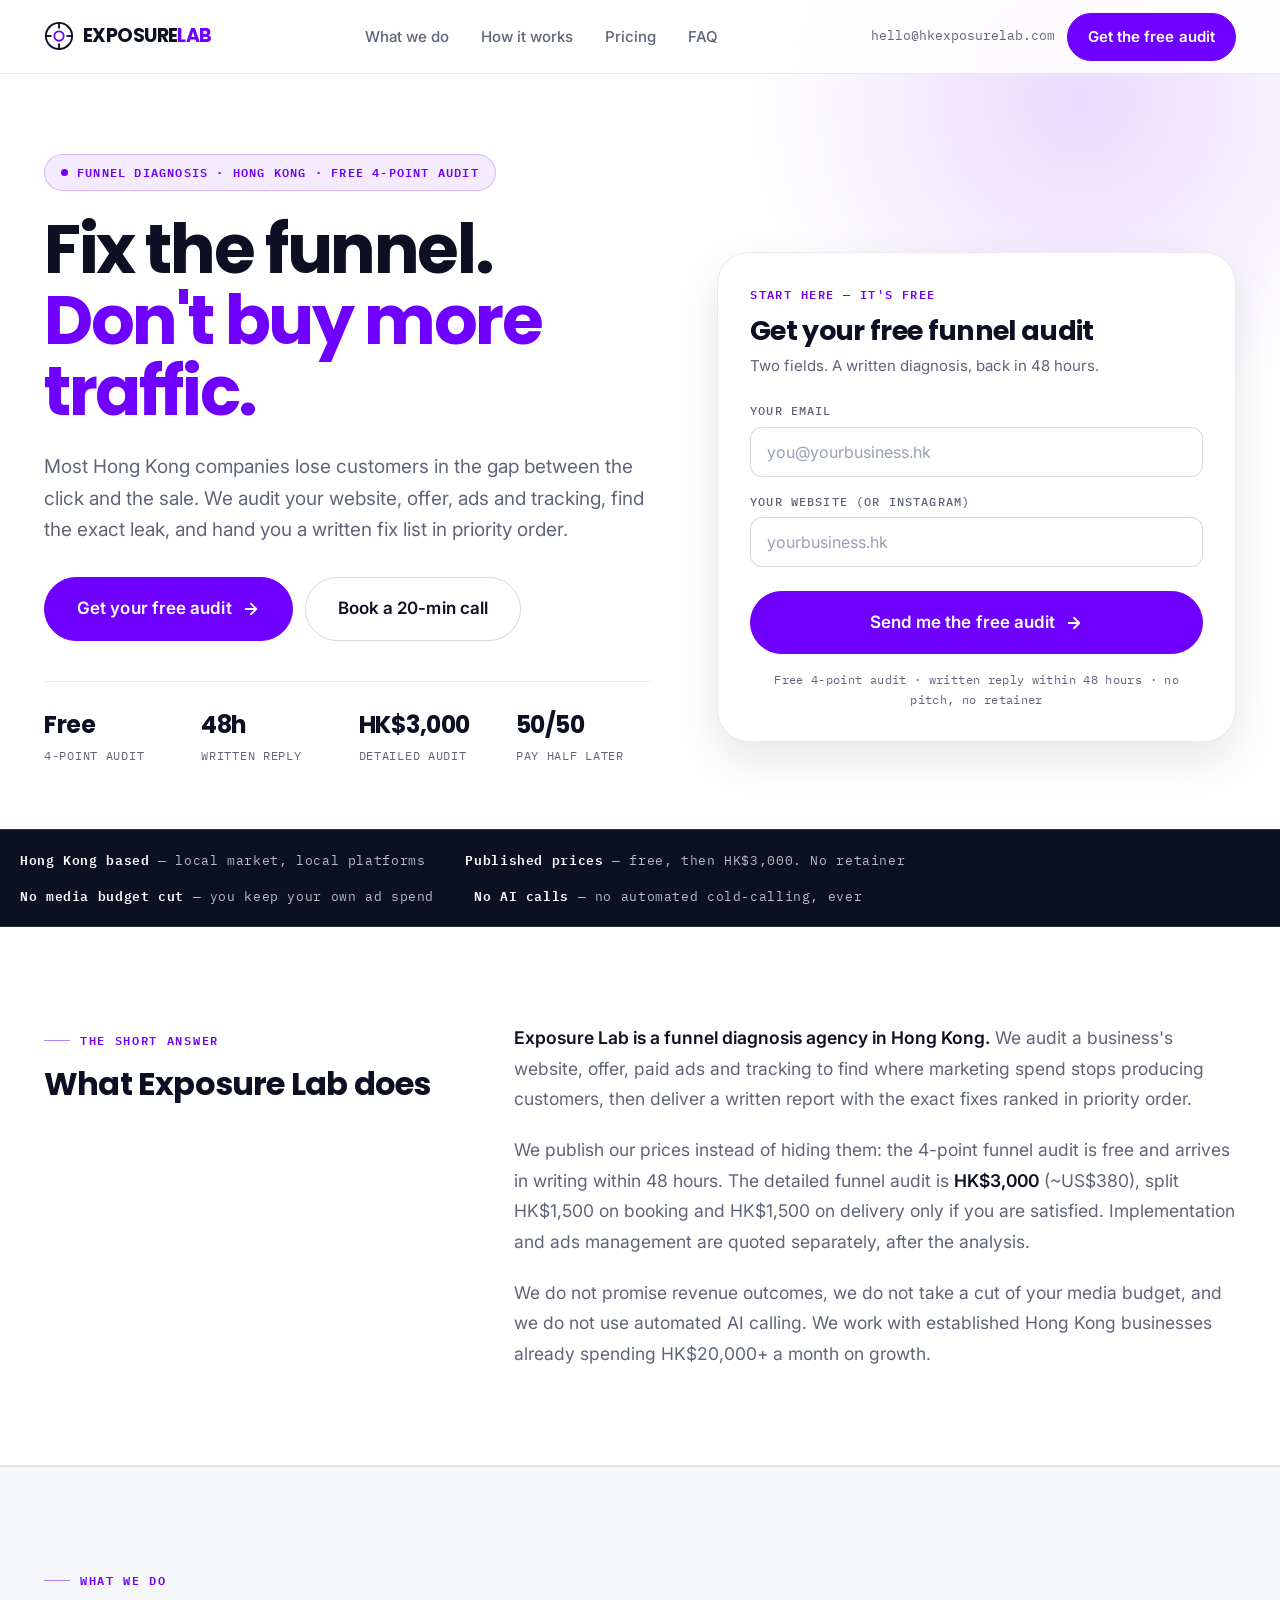
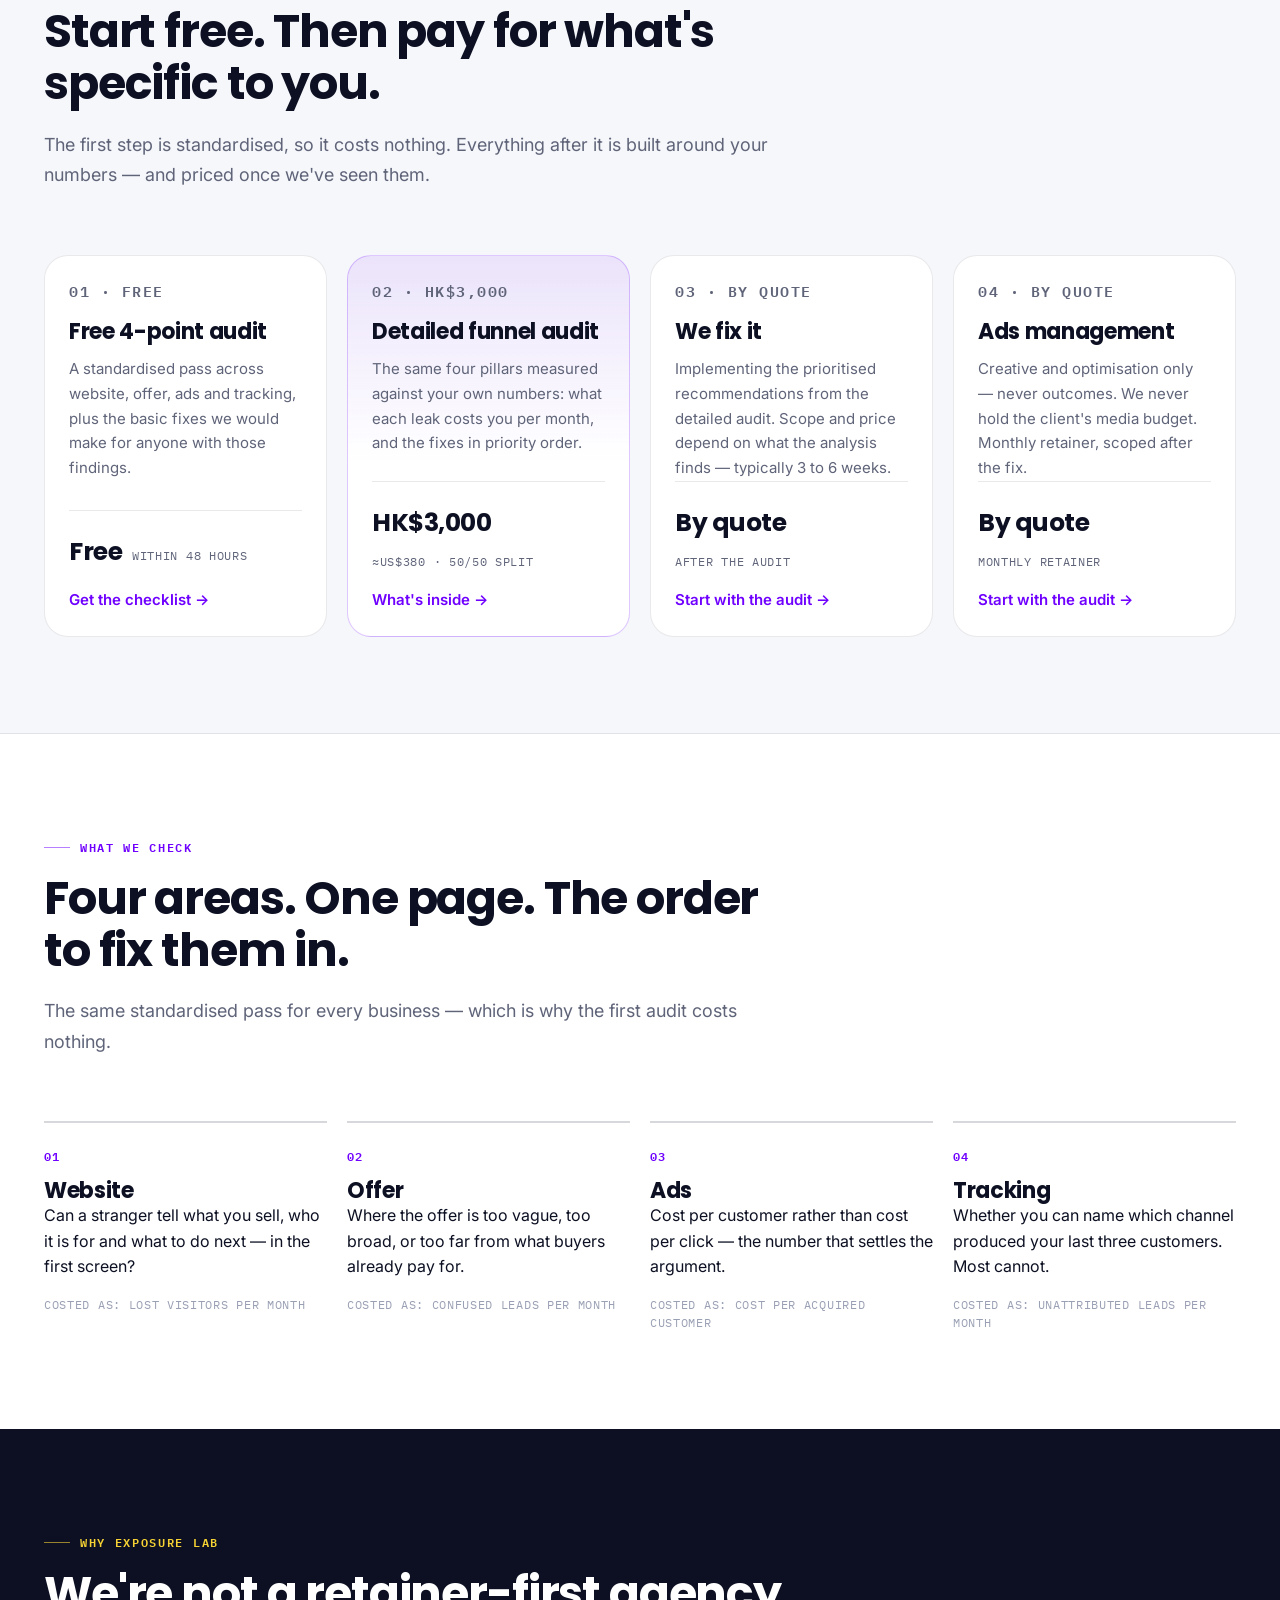
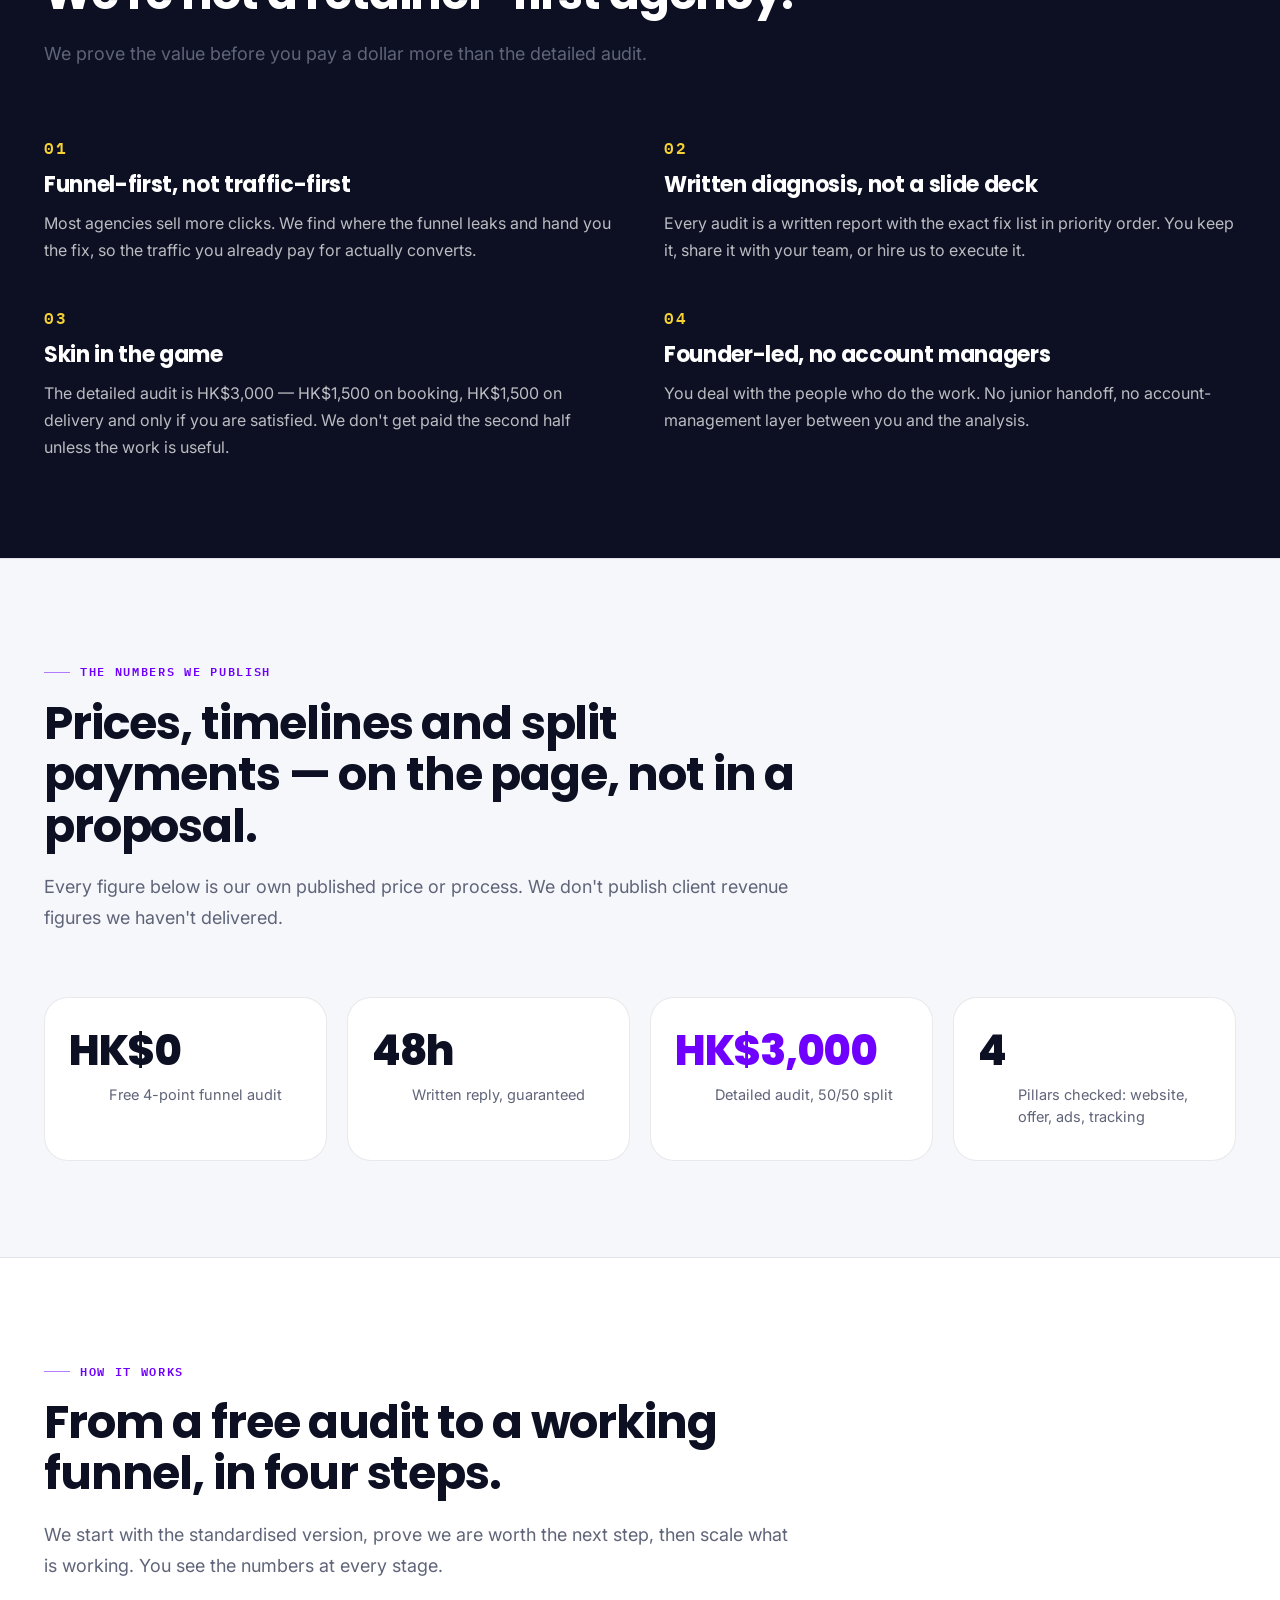
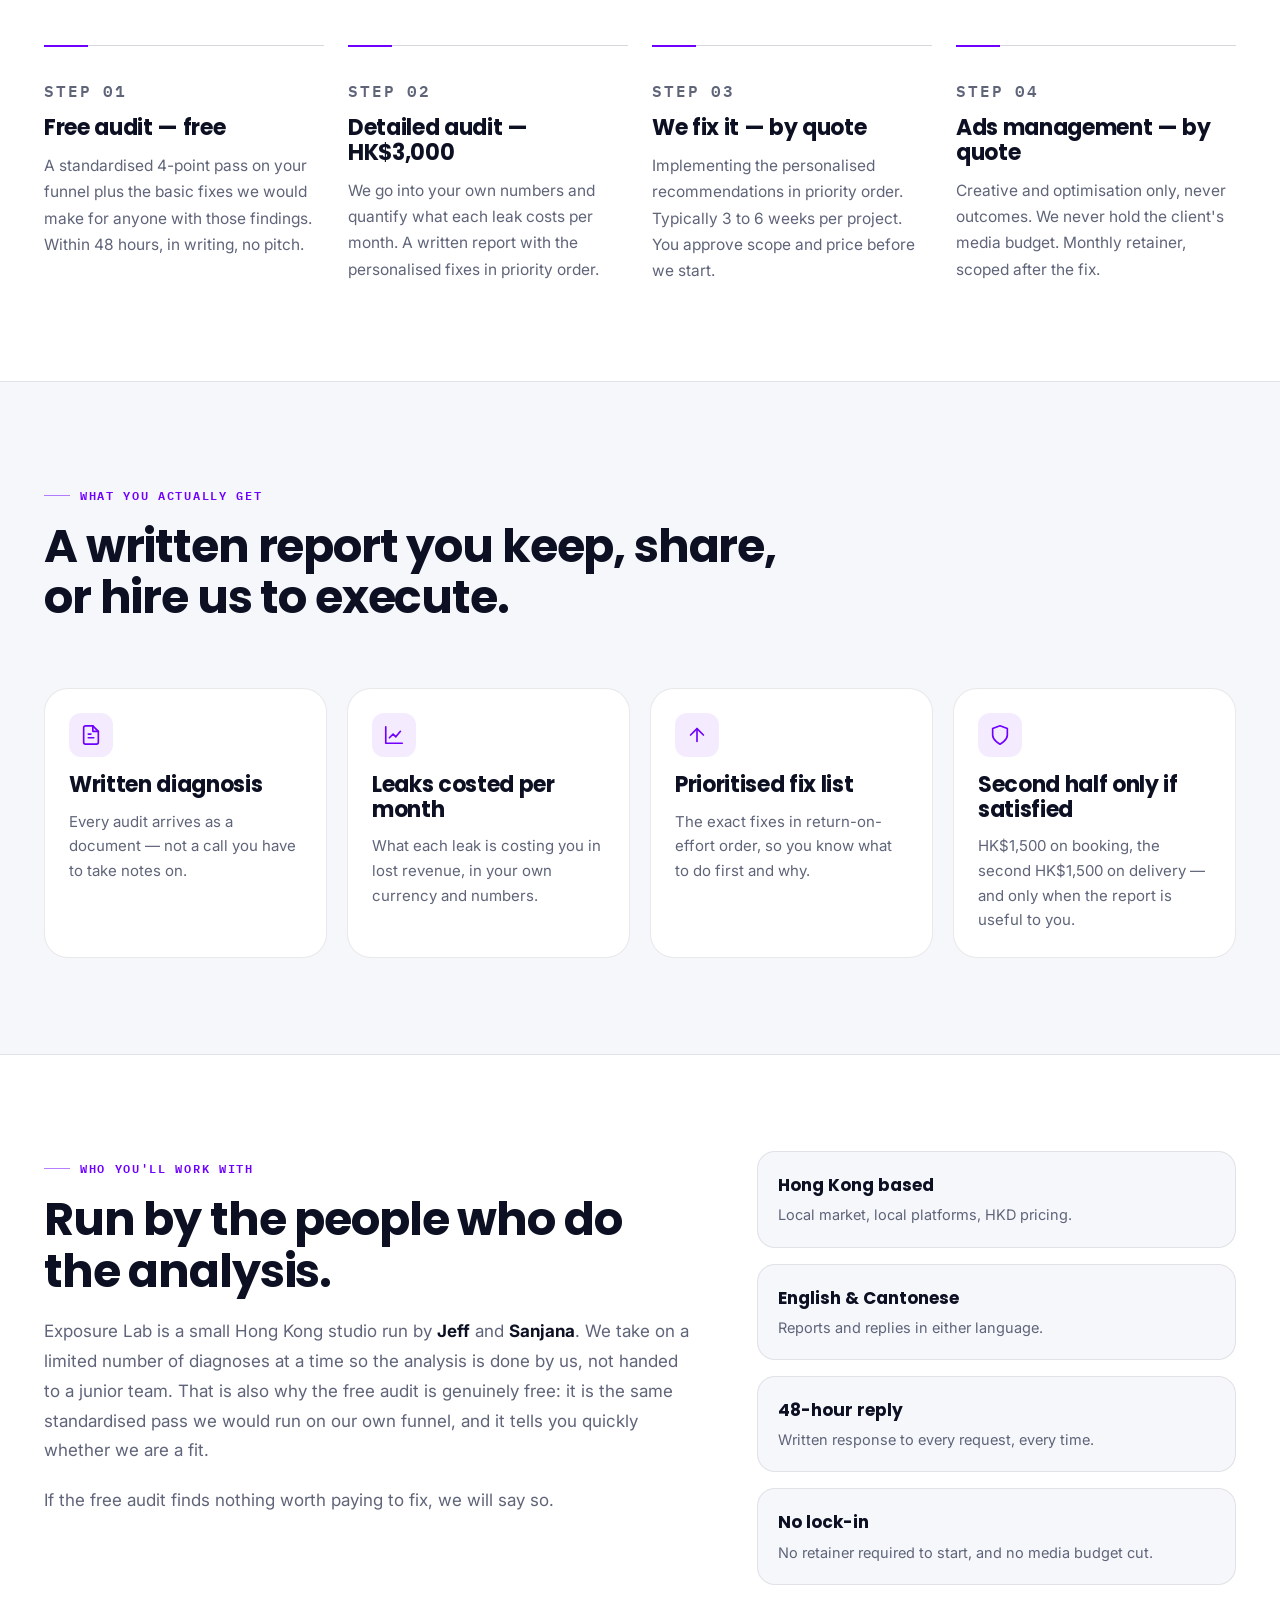
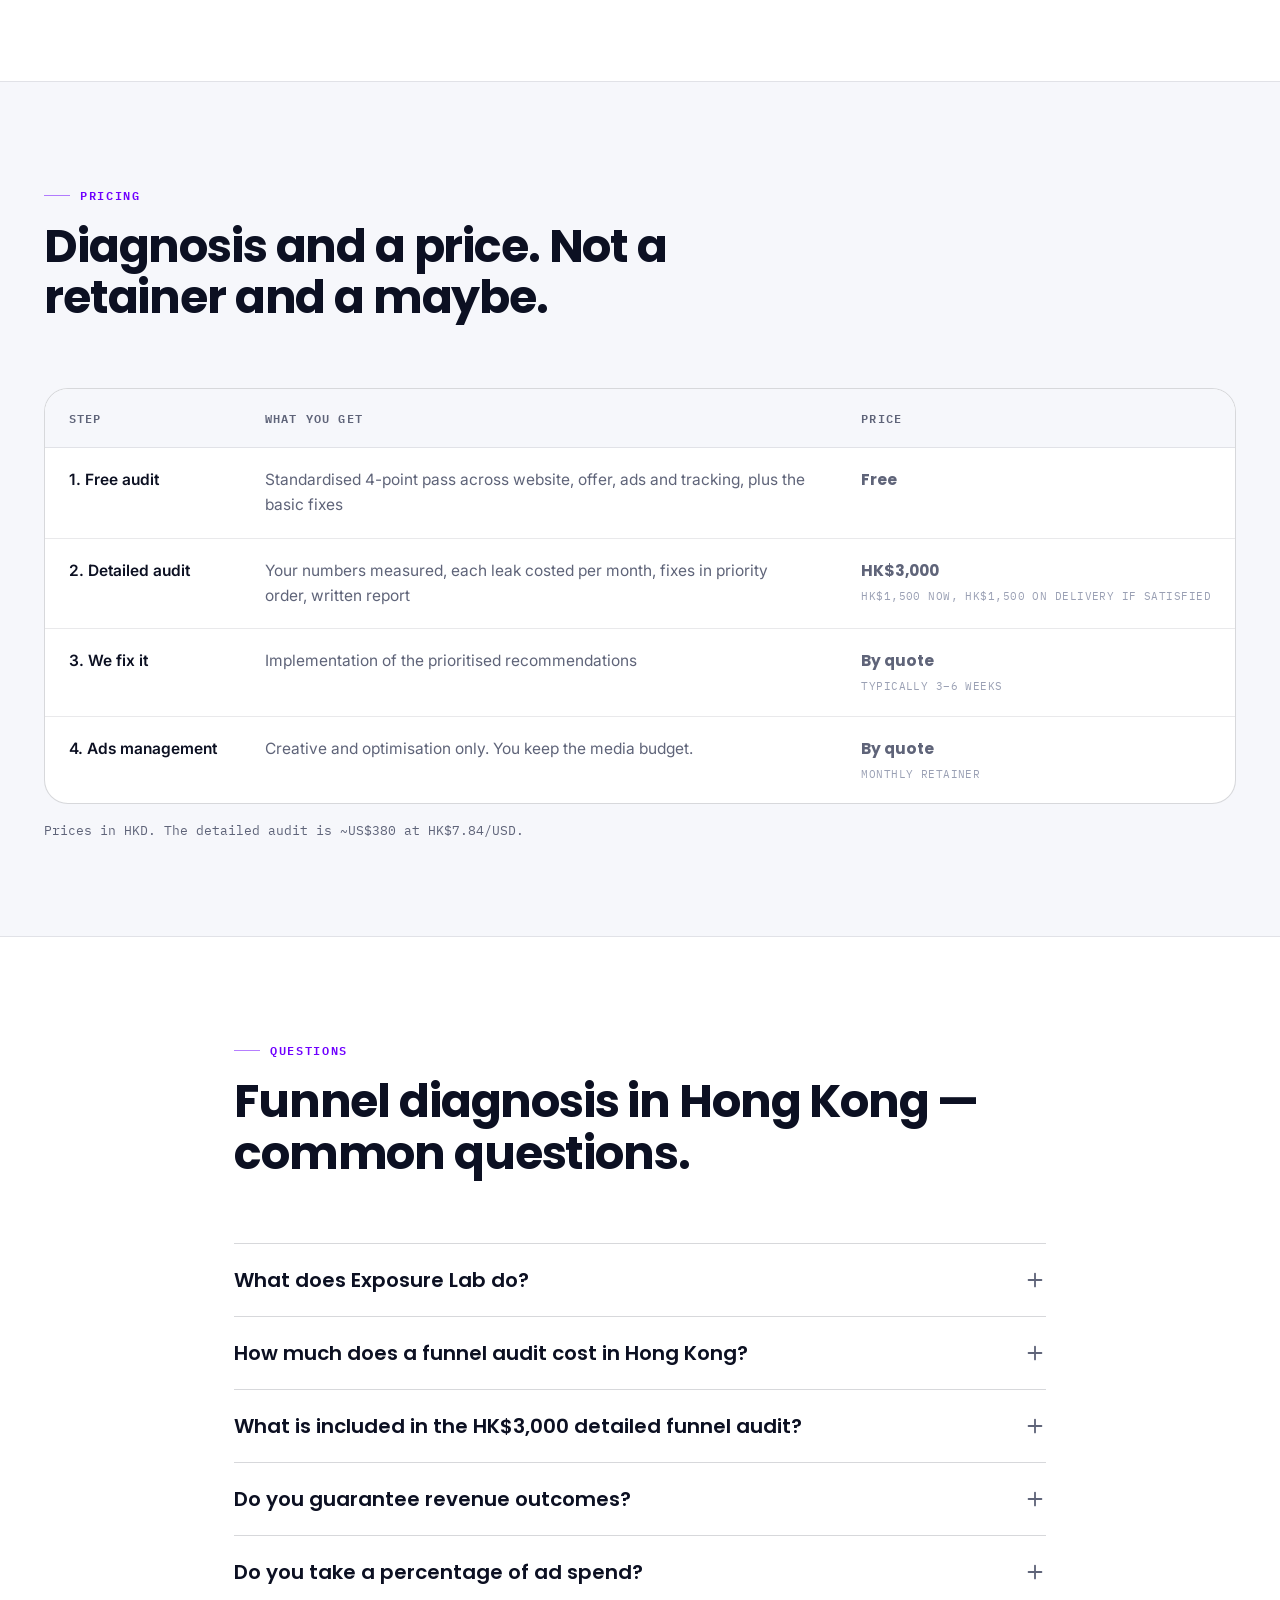
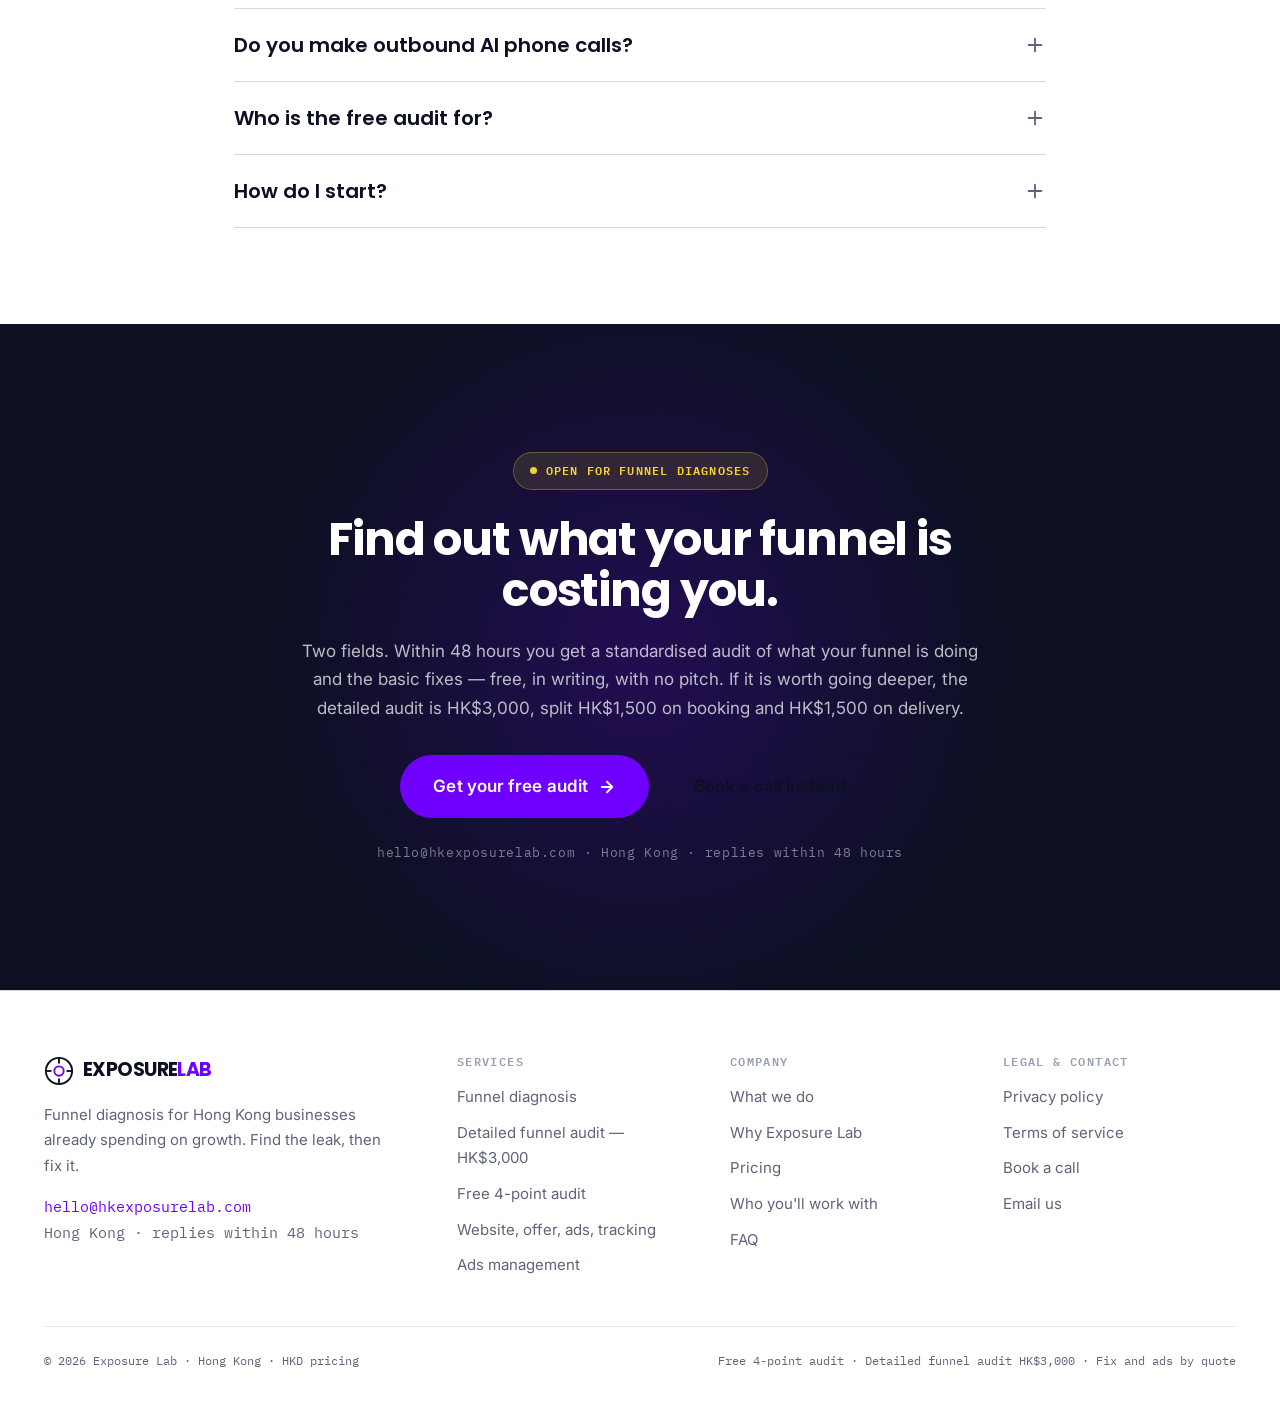
==== commit d3bea2cd: "Redesign + friction audit: new palette, answer-first layout, fixed form and FAQ Design (studied acqu" ====
--- a/index.html
+++ b/index.html
@@ -3,965 +3,64 @@
 <head>
 <meta charset="UTF-8">
 <meta name="viewport" content="width=device-width, initial-scale=1.0, viewport-fit=cover">
-<meta name="theme-color" content="#0a0f1a">
-<title>Exposure Lab — Funnel Diagnosis for Hong Kong Growth Companies</title>
-<meta name="description" content="We find where your marketing spend stops producing customers. Free 4-point funnel audit → HK$3,000 detailed diagnosis with written fix list. For HK companies spending $20k+/mo on growth.">
-<meta name="keywords" content="funnel diagnosis Hong Kong, marketing audit HK, conversion rate optimization, growth marketing agency Hong Kong, funnel leak analysis">
+<meta name="theme-color" content="#0c1022">
+<title>Exposure Lab — Funnel Diagnosis Agency in Hong Kong | Free 4-Point Audit</title>
+<meta name="description" content="Exposure Lab is a funnel diagnosis agency in Hong Kong. We find where marketing spend stops producing customers across website, offer, ads and tracking, and hand you a written fix list. Free 4-point audit first; detailed funnel audit HK$3,000 (HK$1,500 on booking, HK$1,500 on delivery only if satisfied). For HK businesses already spending HK$20,000+ a month.">
+<meta name="keywords" content="funnel diagnosis Hong Kong, marketing audit Hong Kong, conversion rate optimisation HK, digital marketing agency Hong Kong, funnel leak, CRO consultant Hong Kong">
 <link rel="canonical" href="https://hkexposurelab.com/">
-<meta property="og:title" content="Exposure Lab — Funnel Diagnosis for Hong Kong Growth Companies">
-<meta property="og:description" content="We find where your marketing spend stops producing customers. Free 4-point funnel audit. Detailed diagnosis HK$3,000 with written fix list.">
+<link rel="icon" href="/favicon.svg" type="image/svg+xml">
+<meta property="og:title" content="Exposure Lab — Funnel Diagnosis Agency in Hong Kong">
+<meta property="og:description" content="We find where your marketing spend stops producing customers. Free 4-point audit. Detailed funnel audit HK$3,000 with a written fix list.">
 <meta property="og:url" content="https://hkexposurelab.com/">
 <meta property="og:type" content="website">
 <meta property="og:site_name" content="Exposure Lab">
-<meta property="og:image" content="https://hkexposurelab.com/og-image.jpg">
+<meta property="og:image" content="https://hkexposurelab.com/og-image.png">
+<meta property="og:image:width" content="1200">
+<meta property="og:image:height" content="630">
 <meta name="twitter:card" content="summary_large_image">
-<meta name="twitter:title" content="Exposure Lab — Funnel Diagnosis for Hong Kong Growth Companies">
-<meta name="twitter:description" content="We find where your marketing spend stops producing customers. Free 4-point funnel audit. Detailed diagnosis HK$3,000 with written fix list.">
-<meta name="twitter:image" content="https://hkexposurelab.com/og-image.jpg">
+<meta name="twitter:title" content="Exposure Lab — Funnel Diagnosis Agency in Hong Kong">
+<meta name="twitter:description" content="We find where your marketing spend stops producing customers. Free 4-point audit. Detailed funnel audit HK$3,000 with a written fix list.">
+<meta name="twitter:image" content="https://hkexposurelab.com/og-image.png">
 <meta name="robots" content="index, follow, max-snippet:-1, max-image-preview:large, max-video-preview:-1">
 <meta name="googlebot" content="index, follow">
+<meta name="author" content="Exposure Lab">
+<meta name="geo.region" content="HK">
+<meta name="geo.placename" content="Hong Kong">
+
 <script type="application/ld+json">
-{"@context":"https://schema.org","@type":"ProfessionalService","name":"Exposure Lab","url":"https://hkexposurelab.com/","description":"Funnel diagnosis for Hong Kong businesses already spending on growth. Written diagnosis with exact fix list. HK$3,000 detailed audit.","priceRange":"HKD 0 - HKD 3000","areaServed":{"@type":"City","name":"Hong Kong"},"email":"hello@hkexposurelab.com","serviceType":["Funnel Diagnosis","Digital Marketing Audit","Conversion Rate Optimization"],"hasOfferCatalog":{"@type":"OfferCatalog","name":"Funnel Diagnosis Services","itemListElement":[{"@type":"Offer","itemOffered":{"@type":"Service","name":"Free 4-Point Funnel Audit","description":"Standardised audit of website, offer, ads, tracking. Basic fixes included. Free."}},{"@type":"Offer","itemOffered":{"@type":"Service","name":"Detailed Funnel Audit","description":"Your numbers measured. Each leak costed per month. Written fix list in priority order. HK$3,000."}}]}}
+{"@context":"https://schema.org","@graph":[
+{"@type":"Organization","@id":"https://hkexposurelab.com/#org","name":"Exposure Lab","url":"https://hkexposurelab.com/","email":"hello@hkexposurelab.com","description":"Funnel diagnosis agency in Hong Kong. We find where marketing spend stops producing customers and deliver a written fix list.","areaServed":{"@type":"Country","name":"Hong Kong"},"knowsAbout":["Funnel diagnosis","Conversion rate optimisation","Marketing audit","Paid ads measurement","Attribution and tracking"],"contactPoint":{"@type":"ContactPoint","contactType":"sales","email":"hello@hkexposurelab.com","availableLanguage":["en","zh-Hant"]}},
+{"@type":"WebSite","@id":"https://hkexposurelab.com/#website","url":"https://hkexposurelab.com/","name":"Exposure Lab","inLanguage":"en-HK","publisher":{"@id":"https://hkexposurelab.com/#org"}},
+{"@type":"ProfessionalService","@id":"https://hkexposurelab.com/#service","name":"Exposure Lab","description":"Funnel diagnosis for Hong Kong businesses already spending on growth. Free 4-point audit, then a HK$3,000 detailed funnel audit with a written fix list.","priceRange":"HKD 0 - 3000","areaServed":{"@type":"Country","name":"Hong Kong"},"serviceType":["Funnel diagnosis","Digital marketing audit","Conversion rate optimisation"],"hasOfferCatalog":{"@type":"OfferCatalog","name":"Exposure Lab offer ladder","itemListElement":[
+{"@type":"Offer","name":"Free 4-point funnel audit","price":"0","priceCurrency":"HKD","description":"Standardised audit of website, offer, ads and tracking, plus the basic fixes. Written reply within 48 hours.","itemOffered":{"@type":"Service","name":"Free 4-point funnel audit"}},
+{"@type":"Offer","name":"Detailed funnel audit","price":"3000","priceCurrency":"HKD","description":"Your own numbers measured, each leak costed per month, and the fixes ranked. HK$1,500 on booking, HK$1,500 on delivery only if satisfied.","itemOffered":{"@type":"Service","name":"Detailed funnel audit"}},
+{"@type":"Offer","name":"The fix","priceCurrency":"HKD","description":"Implementing the prioritised recommendations from the detailed audit. Quoted per project, typically 3 to 6 weeks.","itemOffered":{"@type":"Service","name":"Funnel implementation"}},
+{"@type":"Offer","name":"Ads management","priceCurrency":"HKD","description":"Creative and optimisation only, never outcomes. Monthly retainer. Exposure Lab never holds the client's media budget.","itemOffered":{"@type":"Service","name":"Ads management"}}
+]}},
+{"@type":"FAQPage","@id":"https://hkexposurelab.com/#faq","mainEntity":[
+{"@type":"Question","name":"What does Exposure Lab do?","acceptedAnswer":{"@type":"Answer","text":"Exposure Lab is a funnel diagnosis agency in Hong Kong. We audit a business's website, offer, ads and tracking to find where marketing spend stops producing customers, then deliver a written report with the exact fixes ranked in priority order."}},
+{"@type":"Question","name":"How much does a funnel audit cost in Hong Kong?","acceptedAnswer":{"@type":"Answer","text":"The 4-point funnel audit is free and delivered in writing within 48 hours. The detailed funnel audit is HK$3,000 (about US$380), split HK$1,500 on booking and HK$1,500 on delivery only if satisfied."}},
+{"@type":"Question","name":"What is included in the HK$3,000 detailed funnel audit?","acceptedAnswer":{"@type":"Answer","text":"Your own numbers measured across website, offer, ads and tracking; what each leak costs per month; and a personalised fix list in priority order. You receive a written report you keep."}},
+{"@type":"Question","name":"Does Exposure Lab guarantee revenue outcomes?","acceptedAnswer":{"@type":"Answer","text":"No. We diagnose and deliver a written fix list. Implementation is a separate step, quoted after the analysis. We never promise revenue outcomes."}},
+{"@type":"Question","name":"Does Exposure Lab take a percentage of ad spend?","acceptedAnswer":{"@type":"Answer","text":"Never. Exposure Lab charges a flat monthly retainer for creative and optimisation only. The client holds the media budget directly."}},
+{"@type":"Question","name":"Does Exposure Lab make outbound AI phone calls?","acceptedAnswer":{"@type":"Answer","text":"No. Exposure Lab does not make AI outbound calls or automated cold calls."}},
+{"@type":"Question","name":"Who is the free audit for?","acceptedAnswer":{"@type":"Answer","text":"Established Hong Kong businesses already spending HK$20,000 or more per month on marketing. It is not aimed at startups or craft shops."}}
+]}
+]}
 </script>
-<script type="application/ld+json">
-{"@context":"https://schema.org","@type":"FAQPage","mainEntity":[{"@type":"Question","name":"What does a funnel diagnosis agency do?","acceptedAnswer":{"@type":"Answer","text":"Exposure Lab audits your website, offer, ads, and tracking to find where marketing spend stops producing customers. We deliver a written report with the exact fixes in priority order. HK$3,000 for the detailed audit."}},{"@type":"Question","name":"How much does a funnel analysis cost in Hong Kong?","acceptedAnswer":{"@type":"Answer","text":"We start with a free 4-point funnel audit: a standardised audit of what your funnel is doing plus basic fixes, delivered within 2 days. The detailed funnel audit is HK$3,000, split HK$1,500 on booking and HK$1,500 on delivery only if satisfied."}},{"@type":"Question","name":"What is included in the HK$3,000 detailed funnel audit?","acceptedAnswer":{"@type":"Answer","text":"A written diagnosis of where your marketing spend stops producing customers across website, offer, ads, and tracking. Plus the exact fix list in priority order. Delivered within 2 days of the initial enquiry."}}]}
-</script>
+
 <link rel="preconnect" href="https://fonts.googleapis.com">
 <link rel="preconnect" href="https://fonts.gstatic.com" crossorigin>
-<link href="https://fonts.googleapis.com/css2?family=Space+Grotesk:wght@300;400;500;600;700&family=Syne:wght@400;500;600;700;800&family=JetBrains+Mono:wght@400;500;600&display=swap" rel="stylesheet">
-<style>
-/* ═══════════════ DESIGN TOKENS ═══════════════ */
-:root {
-  /* ── Core palette ── */
-  --ink: #0a0f1a;
-  --ink-2: #111827;
-  --ink-3: #1f2937;
-  --paper: #fafafa;
-  --paper-2: #f4f4f5;
-  --line: rgba(10,15,26,0.08);
-  --line-strong: rgba(10,15,26,0.14);
-
-  --accent: #00e5a0;
-  --accent-2: #00d494;
-  --accent-dim: rgba(0,229,160,0.12);
-  --accent-glow: rgba(0,229,160,0.28);
-
-  --warn: #ff6b35;
-  --warn-dim: rgba(255,107,53,0.12);
-
-  --muted: #71717a;
-  --muted-2: #a1a1aa;
-  --text: #0a0f1a;
-  --text-soft: #18181b;
-
-  /* ── Type ── */
-  --font-display: 'Syne', system-ui, sans-serif;
-  --font-ui: 'Space Grotesk', system-ui, sans-serif;
-  --font-mono: 'JetBrains Mono', ui-monospace, monospace;
-
-  --fs-xs: 12px; --fs-sm: 14px; --fs-base: 16px; --fs-lg: 18px;
-  --fs-xl: 22px; --fs-2xl: 28px; --fs-3xl: 36px; --fs-4xl: 52px;
-  --fs-5xl: 72px; --fs-6xl: clamp(64px, 8vw, 104px);
-
-  --lh-tight: 1.05; --lh-snug: 1.15; --lh-normal: 1.5; --lh-relaxed: 1.7;
-
-  /* ── Space ── */
-  --space-1: 4px; --space-2: 8px; --space-3: 12px; --space-4: 16px;
-  --space-5: 20px; --space-6: 24px; --space-8: 32px; --space-10: 40px;
-  --space-12: 48px; --space-16: 64px; --space-20: 80px; --space-24: 96px;
-  --space-32: 128px; --space-40: 160px;
-
-  /* ── Radius ── */
-  --r-sm: 6px; --r-md: 10px; --r-lg: 14px; --r-xl: 20px; --r-2xl: 28px; --r-pill: 9999px;
-
-  /* ── Shadow ── */
-  --shadow-sm: 0 1px 2px rgba(10,15,26,0.04);
-  --shadow-md: 0 4px 12px rgba(10,15,26,0.06);
-  --shadow-lg: 0 12px 32px rgba(10,15,26,0.08);
-  --shadow-xl: 0 24px 48px rgba(10,15,26,0.1);
-  --shadow-glow: 0 0 60px var(--accent-glow);
-
-  /* ── Motion ── */
-  --ease-out: cubic-bezier(0.16, 1, 0.3, 1);
-  --ease-spring: cubic-bezier(0.34, 1.56, 0.64, 1);
-  --duration-fast: 150ms; --duration-base: 250ms; --duration-slow: 400ms;
-
-  /* ── Layout ── */
-  --max-width: 1280px;
-  --header-h: 72px;
-}
-
-/* ═══════════════ RESET & BASE ═══════════════ */
-*, *::before, *::after { box-sizing: border-box; }
-html { -webkit-text-size-adjust: 100%; scroll-behavior: smooth; }
-@media (prefers-reduced-motion: reduce) {
-  html { scroll-behavior: auto; }
-  *, *::before, *::after { animation-duration: 0.01ms !important; transition-duration: 0.01ms !important; }
-}
-
-body {
-  margin: 0;
-  background: var(--paper);
-  color: var(--text);
-  font-family: var(--font-ui);
-  font-size: var(--fs-base);
-  line-height: var(--lh-normal);
-  font-weight: 400;
-  -webkit-font-smoothing: antialiased;
-  -moz-osx-font-smoothing: grayscale;
-  text-rendering: optimizeLegibility;
-}
-
-img, svg, video { max-width: 100%; display: block; height: auto; }
-
-a { color: inherit; text-decoration: none; transition: color var(--duration-fast) var(--ease-out); }
-
-:focus-visible {
-  outline: 2px solid var(--accent);
-  outline-offset: 3px;
-  border-radius: var(--r-sm);
-}
-
-::selection { background: var(--accent); color: var(--ink); }
-
-/* ═══════════════ TYPE SCALE ═══════════════ */
-h1, h2, h3, h4, h5, h6 {
-  margin: 0;
-  font-family: var(--font-display);
-  font-weight: 700;
-  line-height: var(--lh-tight);
-  letter-spacing: -0.02em;
-  color: var(--text);
-}
-
-h1 { font-size: var(--fs-6xl); }
-h2 { font-size: var(--fs-4xl); }
-h3 { font-size: var(--fs-3xl); }
-h4 { font-size: var(--fs-2xl); }
-h5 { font-size: var(--fs-xl); }
-h6 { font-size: var(--fs-lg); }
-
-.eyebrow {
-  display: inline-flex;
-  align-items: center;
-  gap: var(--space-2);
-  font-family: var(--font-mono);
-  font-size: var(--fs-xs);
-  font-weight: 600;
-  letter-spacing: 0.12em;
-  text-transform: uppercase;
-  color: var(--accent);
-}
-
-.eyebrow::before {
-  content: "";
-  width: 24px; height: 1px;
-  background: currentColor;
-  opacity: 0.4;
-}
-
-.lead {
-  font-size: var(--fs-xl);
-  line-height: var(--lh-relaxed);
-  color: var(--muted);
-  max-width: 65ch;
-}
-
-.body { color: var(--muted); }
-.mono { font-family: var(--font-mono); font-size: var(--fs-sm); }
-.caption { font-family: var(--font-mono); font-size: var(--fs-xs); color: var(--muted); letter-spacing: 0.06em; text-transform: uppercase; }
-
-/* ═══════════════ BUTTONS ═══════════════ */
-.btn {
-  display: inline-flex;
-  align-items: center;
-  justify-content: center;
-  gap: var(--space-3);
-  font-family: var(--font-ui);
-  font-size: var(--fs-base);
-  font-weight: 600;
-  letter-spacing: 0.01em;
-  padding: var(--space-4) var(--space-8);
-  border-radius: var(--r-pill);
-  border: 1px solid transparent;
-  cursor: pointer;
-  transition: all var(--duration-base) var(--ease-out);
-  white-space: nowrap;
-  position: relative;
-  overflow: hidden;
-}
-
-.btn::before {
-  content: "";
-  position: absolute;
-  inset: 0;
-  background: currentColor;
-  opacity: 0;
-  transition: opacity var(--duration-fast) var(--ease-out);
-}
-
-.btn:active::before { opacity: 0.08; }
-
-.btn-primary {
-  background: var(--ink);
-  color: var(--paper);
-  border-color: var(--ink);
-}
-.btn-primary:hover { background: var(--ink-2); transform: translateY(-1px); box-shadow: var(--shadow-lg); }
-.btn-primary:focus-visible { box-shadow: 0 0 0 3px var(--accent-dim); }
-
-.btn-secondary {
-  background: var(--paper);
-  color: var(--text);
-  border-color: var(--line-strong);
-}
-.btn-secondary:hover { background: var(--paper-2); border-color: var(--text); transform: translateY(-1px); box-shadow: var(--shadow-md); }
-
-.btn-accent {
-  background: var(--accent);
-  color: var(--ink);
-  border-color: var(--accent);
-}
-.btn-accent:hover { background: var(--accent-2); transform: translateY(-1px); box-shadow: var(--shadow-glow); }
-.btn-accent:focus-visible { box-shadow: 0 0 0 3px var(--accent-dim); }
-
-.btn-ghost {
-  background: transparent;
-  color: var(--text);
-  border-color: transparent;
-}
-.btn-ghost:hover { background: var(--line); }
-
-.btn-lg { padding: var(--space-5) var(--space-10); font-size: var(--fs-lg); }
-.btn-sm { padding: var(--space-2) var(--space-5); font-size: var(--fs-sm); }
-
-.btn .arrow {
-  display: inline-flex;
-  transition: transform var(--duration-fast) var(--ease-spring);
-}
-.btn:hover .arrow { transform: translateX(4px); }
-
-.btn:disabled { opacity: 0.45; cursor: not-allowed; transform: none !important; }
-
-/* ═══════════════ LAYOUT ═══════════════ */
-.container {
-  width: 100%;
-  max-width: var(--max-width);
-  margin: 0 auto;
-  padding: 0 var(--space-6);
-}
-
-@media (max-width: 640px) {
-  .container { padding: 0 var(--space-4); }
-}
-
-.section {
-  padding: var(--space-24) 0;
-  position: relative;
-}
-
-.section-header {
-  text-align: center;
-  max-width: 720px;
-  margin: 0 auto var(--space-16);
-}
-
-.section-header.left { text-align: left; margin-left: 0; margin-right: auto; }
-
-/* ═══════════════ HEADER ═══════════════ */
-.header {
-  position: fixed;
-  top: 0; left: 0; right: 0;
-  height: var(--header-h);
-  z-index: 100;
-  background: rgba(250,250,250,0.84);
-  backdrop-filter: saturate(180%) blur(16px);
-  border-bottom: 1px solid var(--line);
-  transition: background var(--duration-base) var(--ease-out), border-color var(--duration-base) var(--ease-out);
-}
-
-.header.scrolled {
-  background: rgba(250,250,250,0.96);
-  border-color: var(--line-strong);
-}
-
-.header-inner {
-  display: flex;
-  align-items: center;
-  justify-content: space-between;
-  gap: var(--space-6);
-  height: 100%;
-  max-width: var(--max-width);
-  margin: 0 auto;
-  padding: 0 var(--space-6);
-}
-
-.brand {
-  display: flex;
-  align-items: center;
-  gap: var(--space-2);
-  font-family: var(--font-display);
-  font-size: var(--fs-lg);
-  font-weight: 700;
-  letter-spacing: -0.02em;
-  color: var(--ink);
-  text-transform: uppercase;
-}
-
-.brand-mark {
-  width: 32px; height: 32px;
-  flex-shrink: 0;
-}
-
-.brand-accent { color: var(--accent); }
-
-.nav {
-  display: flex;
-  align-items: center;
-  gap: var(--space-2);
-}
-
-.nav-link {
-  font-size: var(--fs-sm);
-  font-weight: 500;
-  color: var(--muted);
-  padding: var(--space-2) var(--space-3);
-  border-radius: var(--r-md);
-  transition: all var(--duration-fast) var(--ease-out);
-}
-.nav-link:hover { color: var(--text); background: var(--line); }
-
-.header-cta { display: flex; align-items: center; gap: var(--space-3); }
-
-.mobile-menu-btn { display: none; }
-
-@media (max-width: 900px) {
-  .nav { display: none; }
-  .header-cta .btn-secondary { display: none; }
-  .mobile-menu-btn {
-    display: inline-flex;
-    align-items: center;
-    justify-content: center;
-    width: 40px; height: 40px;
-    border-radius: var(--r-md);
-    background: transparent;
-    border: 1px solid var(--line-strong);
-    cursor: pointer;
-  }
-}
-
-/* ═══════════════ HERO ═══════════════ */
-.hero {
-  padding: calc(var(--header-h) + var(--space-24)) 0 var(--space-20);
-  position: relative;
-  overflow: hidden;
-}
-
-.hero::before {
-  content: "";
-  position: absolute;
-  top: -200px; right: -200px;
-  width: 600px; height: 600px;
-  background: radial-gradient(ellipse at center, var(--accent-dim) 0%, transparent 70%);
-  pointer-events: none;
-  z-index: 0;
-}
-
-.hero::after {
-  content: "";
-  position: absolute;
-  bottom: -100px; left: -100px;
-  width: 400px; height: 400px;
-  background: radial-gradient(ellipse at center, var(--warn-dim) 0%, transparent 70%);
-  pointer-events: none;
-  z-index: 0;
-}
-
-.hero-grid {
-  display: grid;
-  grid-template-columns: 1.15fr 0.85fr;
-  gap: var(--space-12);
-  align-items: start;
-  position: relative;
-  z-index: 1;
-}
-
-@media (max-width: 980px) {
-  .hero-grid { grid-template-columns: 1fr; gap: var(--space-10); }
-}
-
-.hero-content { padding-top: var(--space-4); }
-
-.hero-badge {
-  display: inline-flex;
-  align-items: center;
-  gap: var(--space-2);
-  padding: var(--space-2) var(--space-4);
-  background: var(--accent-dim);
-  color: var(--accent-2);
-  border: 1px solid rgba(0,229,160,0.2);
-  border-radius: var(--r-pill);
-  font-family: var(--font-mono);
-  font-size: var(--fs-xs);
-  font-weight: 600;
-  letter-spacing: 0.08em;
-  text-transform: uppercase;
-  margin-bottom: var(--space-6);
-  width: fit-content;
-}
-
-.hero-badge .pulse {
-  width: 6px; height: 6px;
-  background: var(--accent);
-  border-radius: 50%;
-  animation: pulse 2s ease-in-out infinite;
-}
-
-@keyframes pulse {
-  0%, 100% { opacity: 1; transform: scale(1); }
-  50% { opacity: 0.4; transform: scale(0.8); }
-}
-
-.hero h1 {
-  max-width: 18ch;
-  margin-bottom: var(--space-6);
-  background: linear-gradient(135deg, var(--text) 0%, var(--text-soft) 100%);
-  -webkit-background-clip: text;
-  -webkit-text-fill-color: transparent;
-  background-clip: text;
-}
-
-.hero .lead {
-  margin-bottom: var(--space-8);
-  max-width: 58ch;
-}
-
-.hero-ctas {
-  display: flex;
-  flex-wrap: wrap;
-  gap: var(--space-4);
-  margin-bottom: var(--space-8);
-}
-
-.hero-trust {
-  display: flex;
-  flex-wrap: wrap;
-  align-items: center;
-  gap: var(--space-6);
-  padding-top: var(--space-6);
-  border-top: 1px solid var(--line);
-}
-
-.trust-item {
-  display: flex;
-  align-items: center;
-  gap: var(--space-2);
-  font-family: var(--font-mono);
-  font-size: var(--fs-xs);
-  color: var(--muted);
-}
-.trust-item strong { color: var(--text); font-weight: 600; }
-
-/* ═══════════════ HERO PANEL (Form) ═══════════════ */
-.hero-panel {
-  background: var(--paper);
-  border: 1px solid var(--line);
-  border-radius: var(--r-2xl);
-  padding: var(--space-8);
-  position: sticky;
-  top: calc(var(--header-h) + var(--space-6));
-  box-shadow: var(--shadow-xl);
-  z-index: 1;
-}
-
-@media (max-width: 980px) {
-  .hero-panel { position: static; top: auto; }
-}
-
-.panel-header {
-  margin-bottom: var(--space-6);
-}
-
-.panel-title {
-  font-family: var(--font-display);
-  font-size: var(--fs-xl);
-  font-weight: 700;
-  margin-bottom: var(--space-2);
-}
-
-.panel-subtitle {
-  font-size: var(--fs-sm);
-  color: var(--muted);
-}
-
-/* Form Styles */
-.audit-form { display: grid; gap: var(--space-4); }
-
-.form-row { display: grid; grid-template-columns: 1fr 1fr; gap: var(--space-3); }
-@media (max-width: 480px) { .form-row { grid-template-columns: 1fr; } }
-
-.form-field { display: grid; gap: var(--space-1); }
-
-.form-label {
-  font-family: var(--font-mono);
-  font-size: var(--fs-xs);
-  font-weight: 500;
-  letter-spacing: 0.08em;
-  text-transform: uppercase;
-  color: var(--muted);
-}
-
-.form-input {
-  width: 100%;
-  font-family: var(--font-ui);
-  font-size: var(--fs-base);
-  color: var(--text);
-  background: var(--paper);
-  border: 1.5px solid var(--line);
-  border-radius: var(--r-md);
-  padding: var(--space-3) var(--space-4);
-  transition: all var(--duration-fast) var(--ease-out);
-}
-.form-input::placeholder { color: var(--muted-2); }
-.form-input:focus {
-  outline: none;
-  border-color: var(--accent);
-  box-shadow: 0 0 0 3px var(--accent-dim);
-}
-.form-input[aria-invalid="true"] {
-  border-color: var(--warn);
-  box-shadow: 0 0 0 3px var(--warn-dim);
-}
-
-.form-error {
-  display: none;
-  font-size: var(--fs-xs);
-  font-weight: 600;
-  color: var(--warn);
-  line-height: 1.4;
-}
-.form-error.visible { display: block; }
-
-.form-submit { margin-top: var(--space-2); width: 100%; }
-
-.form-micro {
-  text-align: center;
-  font-family: var(--font-mono);
-  font-size: var(--fs-xs);
-  letter-spacing: 0.04em;
-  color: var(--muted);
-  margin-top: var(--space-4);
-}
-
-.form-status {
-  display: none;
-  padding: var(--space-4);
-  background: var(--accent-dim);
-  border: 1px solid rgba(0,229,160,0.2);
-  border-radius: var(--r-lg);
-  color: var(--ink);
-  font-weight: 500;
-  text-align: center;
-}
-.form-status.visible { display: block; animation: fadeIn var(--duration-base) var(--ease-out); }
-
-@keyframes fadeIn {
-  from { opacity: 0; transform: translateY(-8px); }
-  to { opacity: 1; transform: translateY(0); }
-}
-
-/* ═══════════════ PRICING CARDS ═══════════════ */
-.pricing-grid {
-  display: grid;
-  grid-template-columns: repeat(4, 1fr);
-  gap: var(--space-4);
-}
-@media (max-width: 1024px) { .pricing-grid { grid-template-columns: repeat(2, 1fr); } }
-@media (max-width: 640px) { .pricing-grid { grid-template-columns: 1fr; } }
-
-.pricing-card {
-  background: var(--paper);
-  border: 1px solid var(--line);
-  border-radius: var(--r-xl);
-  padding: var(--space-6);
-  transition: all var(--duration-base) var(--ease-out);
-  position: relative;
-  display: flex;
-  flex-direction: column;
-}
-.pricing-card:hover {
-  border-color: var(--accent);
-  box-shadow: var(--shadow-xl);
-  transform: translateY(-2px);
-}
-.pricing-card.featured {
-  border-color: var(--accent);
-  background: linear-gradient(180deg, var(--accent-dim) 0%, var(--paper) 60%);
-}
-
-.pricing-badge {
-  font-family: var(--font-mono);
-  font-size: var(--fs-xs);
-  font-weight: 600;
-  letter-spacing: 0.08em;
-  text-transform: uppercase;
-  color: var(--accent);
-  margin-bottom: var(--space-3);
-}
-
-.pricing-card h3 {
-  font-size: var(--fs-lg);
-  margin-bottom: var(--space-3);
-  flex-grow: 1;
-}
-
-.pricing-card p {
-  font-size: var(--fs-sm);
-  color: var(--muted);
-  margin-bottom: var(--space-5);
-  line-height: var(--lh-relaxed);
-}
-
-.pricing-price {
-  display: flex;
-  align-items: baseline;
-  gap: var(--space-2);
-  margin-top: auto;
-  padding-top: var(--space-4);
-  border-top: 1px solid var(--line);
-}
-
-.price-amount {
-  font-family: var(--font-display);
-  font-size: var(--fs-3xl);
-  font-weight: 700;
-  color: var(--text);
-}
-
-.price-period { font-size: var(--fs-sm); color: var(--muted); }
-
-.pricing-cta { margin-top: var(--space-4); width: 100%; }
-
-/* ═══════════════ WHY / FEATURES ═══════════════ */
-.features-grid {
-  display: grid;
-  grid-template-columns: repeat(3, 1fr);
-  gap: var(--space-5);
-}
-@media (max-width: 900px) { .features-grid { grid-template-columns: repeat(2, 1fr); } }
-@media (max-width: 640px) { .features-grid { grid-template-columns: 1fr; } }
-
-.feature-card {
-  background: var(--paper);
-  border: 1px solid var(--line);
-  border-radius: var(--r-xl);
-  padding: var(--space-6);
-  transition: all var(--duration-base) var(--ease-out);
-}
-.feature-card:hover { border-color: var(--line-strong); transform: translateY(-1px); box-shadow: var(--shadow-lg); }
-
-.feature-icon {
-  width: 48px; height: 48px;
-  display: inline-flex;
-  align-items: center;
-  justify-content: center;
-  background: var(--accent-dim);
-  color: var(--accent);
-  border-radius: var(--r-lg);
-  margin-bottom: var(--space-4);
-}
-
-.feature-card h3 { font-size: var(--fs-lg); margin-bottom: var(--space-2); }
-.feature-card p { font-size: var(--fs-sm); color: var(--muted); line-height: var(--lh-relaxed); }
-
-/* ═══════════════ PROCESS STEPS ═══════════════ */
-.process-track {
-  position: relative;
-  padding-left: var(--space-10);
-}
-.process-track::before {
-  content: "";
-  position: absolute;
-  left: 8px; top: 0; bottom: 0;
-  width: 1px;
-  background: var(--line);
-  background-image: linear-gradient(var(--line) 50%, transparent 50%);
-  background-size: 24px 24px;
-}
-
-.process-step {
-  position: relative;
-  padding-bottom: var(--space-12);
-}
-.process-step:last-child { padding-bottom: 0; }
-
-.step-marker {
-  position: absolute;
-  left: -26px; top: 4px;
-  width: 32px; height: 32px;
-  display: flex; align-items: center; justify-content: center;
-  background: var(--paper);
-  border: 2px solid var(--line);
-  border-radius: 50%;
-  font-family: var(--font-mono);
-  font-size: var(--fs-xs);
-  font-weight: 700;
-  color: var(--muted);
-  transition: all var(--duration-base) var(--ease-out);
-}
-.process-step.active .step-marker {
-  border-color: var(--accent);
-  color: var(--accent);
-  box-shadow: 0 0 0 4px var(--accent-dim);
-}
-
-.step-content { padding-left: var(--space-4); }
-.step-title { font-size: var(--fs-lg); margin-bottom: var(--space-2); }
-.step-desc { font-size: var(--fs-sm); color: var(--muted); line-height: var(--lh-relaxed); }
-
-@media (max-width: 640px) {
-  .process-track { padding-left: var(--space-6); }
-  .step-marker { left: -22px; width: 24px; height: 24px; font-size: 10px; }
-}
-
-/* ═══════════════ METRICS / PROOF ═══════════════ */
-.metrics-grid {
-  display: grid;
-  grid-template-columns: repeat(4, 1fr);
-  gap: var(--space-4);
-}
-@media (max-width: 860px) { .metrics-grid { grid-template-columns: repeat(2, 1fr); } }
-@media (max-width: 480px) { .metrics-grid { grid-template-columns: 1fr; } }
-
-.metric-card {
-  background: var(--paper);
-  border: 1px solid var(--line);
-  border-radius: var(--r-xl);
-  padding: var(--space-6);
-  text-align: center;
-}
-
-.metric-value {
-  font-family: var(--font-display);
-  font-size: var(--fs-4xl);
-  font-weight: 800;
-  color: var(--text);
-  line-height: 1;
-  margin-bottom: var(--space-2);
-}
-.metric-value.accent { color: var(--accent); }
-
-.metric-label { font-size: var(--fs-sm); color: var(--muted); line-height: var(--lh-normal); }
-
-/* ═══════════════ COMPARISON TABLE ═══════════════ */
-.table-wrapper { overflow-x: auto; border: 1px solid var(--line); border-radius: var(--r-xl); }
-.compare-table {
-  width: 100%;
-  border-collapse: collapse;
-  font-size: var(--fs-sm);
-}
-.compare-table th, .compare-table td {
-  padding: var(--space-4) var(--space-5);
-  text-align: left;
-  border-bottom: 1px solid var(--line);
-}
-.compare-table thead th {
-  font-family: var(--font-mono);
-  font-size: var(--fs-xs);
-  font-weight: 600;
-  letter-spacing: 0.08em;
-  text-transform: uppercase;
-  color: var(--muted);
-  background: var(--paper-2);
-}
-.compare-table tbody tr:last-child td { border-bottom: none; }
-.compare-table td:first-child { font-weight: 500; color: var(--text); }
-.compare-table .yes { color: var(--accent); font-weight: 600; }
-.compare-table .no { color: var(--muted); }
-
-/* ═══════════════ FAQ ═══════════════ */
-.faq-list { max-width: 800px; margin: 0 auto; }
-.faq-item { border-bottom: 1px solid var(--line); }
-.faq-item:last-child { border-bottom: none; }
-
-.faq-question {
-  width: 100%;
-  display: flex;
-  align-items: center;
-  justify-content: space-between;
-  gap: var(--space-4);
-  padding: var(--space-5) 0;
-  background: none;
-  border: none;
-  font-family: var(--font-display);
-  font-size: var(--fs-lg);
-  font-weight: 600;
-  color: var(--text);
-  text-align: left;
-  cursor: pointer;
-  transition: color var(--duration-fast) var(--ease-out);
-}
-.faq-question:hover { color: var(--accent); }
-.faq-question:focus-visible { outline: 2px solid var(--accent); outline-offset: 4px; border-radius: var(--r-sm); }
-
-.faq-icon {
-  width: 24px; height: 24px;
-  flex-shrink: 0;
-  color: var(--muted);
-  transition: transform var(--duration-base) var(--ease-spring), color var(--duration-fast) var(--ease-out);
-}
-.faq-item.open .faq-icon { transform: rotate(45deg); color: var(--accent); }
-
-.faq-answer {
-  max-height: 0;
-  overflow: hidden;
-  transition: max-height var(--duration-slow) var(--ease-out), opacity var(--duration-base) var(--ease-out);
-  opacity: 0;
-}
-.faq-item.open .faq-answer {
-  max-height: 500px;
-  opacity: 1;
-  padding-bottom: var(--space-5);
-}
-
-.faq-answer p { color: var(--muted); line-height: var(--lh-relaxed); margin: 0; }
-
-/* ═══════════════ FINAL CTA ═══════════════ */
-.cta-section {
-  background: var(--ink);
-  color: var(--paper);
-  padding: var(--space-32) 0;
-  text-align: center;
-  position: relative;
-  overflow: hidden;
-}
-.cta-section::before {
-  content: "";
-  position: absolute;
-  top: 50%; left: 50%;
-  transform: translate(-50%, -50%);
-  width: 600px; height: 600px;
-  background: radial-gradient(ellipse at center, rgba(0,229,160,0.08) 0%, transparent 70%);
-  pointer-events: none;
-}
-
-.cta-section h2 {
-  color: var(--paper);
-  max-width: 24ch;
-  margin: 0 auto var(--space-6);
-}
-.cta-section .lead { color: rgba(250,250,250,0.65); max-width: 55ch; margin: 0 auto var(--space-10); }
-
-.cta-buttons { display: flex; flex-wrap: wrap; gap: var(--space-4); justify-content: center; }
-
-.cta-section .btn-primary { background: var(--accent); color: var(--ink); border-color: var(--accent); }
-.cta-section .btn-primary:hover { background: var(--accent-2); }
-.cta-section .btn-secondary { background: transparent; color: var(--paper); border-color: rgba(250,250,250,0.2); }
-.cta-section .btn-secondary:hover { background: rgba(250,250,250,0.08); border-color: var(--paper); }
-
-.cta-note { margin-top: var(--space-8); font-family: var(--font-mono); font-size: var(--fs-xs); letter-spacing: 0.04em; color: rgba(250,250,250,0.35); }
-
-/* ═══════════════ FOOTER ═══════════════ */
-.footer {
-  background: var(--paper);
-  border-top: 1px solid var(--line);
-  padding: var(--space-16) 0 var(--space-8);
-}
-
-.footer-grid {
-  display: grid;
-  grid-template-columns: 1.5fr 1fr 1fr 1fr;
-  gap: var(--space-8);
-  margin-bottom: var(--space-12);
-}
-@media (max-width: 768px) { .footer-grid { grid-template-columns: 1fr 1fr; gap: var(--space-6); } }
-@media (max-width: 480px) { .footer-grid { grid-template-columns: 1fr; } }
-
-.footer-brand { max-width: 280px; }
-.footer-brand .brand { margin-bottom: var(--space-4); color: var(--ink); }
-.footer-brand p { font-size: var(--fs-sm); color: var(--muted); line-height: var(--lh-relaxed); margin-bottom: var(--space-4); }
-.footer-brand .contact-email { font-family: var(--font-mono); font-size: var(--fs-sm); color: var(--muted); }
-
-.footer-title {
-  font-family: var(--font-mono);
-  font-size: var(--fs-xs);
-  font-weight: 600;
-  letter-spacing: 0.08em;
-  text-transform: uppercase;
-  color: var(--muted);
-  margin-bottom: var(--space-4);
-}
-
-.footer-links { list-style: none; padding: 0; margin: 0; display: grid; gap: var(--space-2); }
-.footer-links a { font-size: var(--fs-sm); color: var(--muted); transition: color var(--duration-fast) var(--ease-out); }
-.footer-links a:hover { color: var(--accent); }
-
-.footer-bottom {
-  display: flex;
-  flex-wrap: wrap;
-  justify-content: space-between;
-  align-items: center;
-  gap: var(--space-4);
-  padding-top: var(--space-6);
-  border-top: 1px solid var(--line);
-  font-family: var(--font-mono);
-  font-size: var(--fs-xs);
-  letter-spacing: 0.04em;
-  color: var(--muted);
-}
-
-.footer-social { display: flex; gap: var(--space-4); }
-.footer-social a { color: var(--muted); transition: color var(--duration-fast) var(--ease-out); }
-.footer-social a:hover { color: var(--accent); }
-
-/* ═══════════════ FREE AUDIT PAGE STYLES ═══════════════ */
-.page-hero {
-  padding: calc(var(--header-h) + var(--space-16)) 0 var(--space-16);
-  text-align: center;
-  background: linear-gradient(180deg, var(--paper) 0%, var(--paper-2) 100%);
-}
-
-.page-hero h1 { max-width: 22ch; margin: 0 auto var(--space-6); }
-.page-hero .lead { max-width: 55ch; margin: 0 auto; }
-
-/* ═══════════════ ANIMATIONS ═══════════════ */
-@keyframes slideUp {
-  from { opacity: 0; transform: translateY(24px); }
-  to { opacity: 1; transform: translateY(0); }
-}
-
-.animate-in { animation: slideUp var(--duration-slow) var(--ease-out) forwards; opacity: 0; }
-.delay-1 { animation-delay: 100ms; }
-.delay-2 { animation-delay: 200ms; }
-.delay-3 { animation-delay: 300ms; }
-.delay-4 { animation-delay: 400ms; }
-.delay-5 { animation-delay: 500ms; }
-
-@media (prefers-reduced-motion: reduce) {
-  .animate-in { animation: none; opacity: 1; }
-}
-
-/* ═══════════════ SCROLLBAR ═══════════════ */
-::-webkit-scrollbar { width: 8px; height: 8px; }
-::-webkit-scrollbar-track { background: transparent; }
-::-webkit-scrollbar-thumb { background: var(--line-strong); border-radius: 4px; }
-::-webkit-scrollbar-thumb:hover { background: var(--muted); }
-
-/* ═══════════════ REDUCED MOTION ═══════════════ */
-@media (prefers-reduced-motion: reduce) {
-  *, *::before, *::after {
-    animation-duration: 0.01ms !important;
-    transition-duration: 0.01ms !important;
-  }
-}
-</style>
+<link href="https://fonts.googleapis.com/css2?family=Poppins:wght@500;600;700;800&family=Inter:wght@400;500;600&family=IBM+Plex+Mono:wght@400;500;600&display=swap" rel="stylesheet">
+<link rel="stylesheet" href="site.css">
 </head>
-<body>
+<body data-form-context="landing page">
+<a class="skip" href="#main">Skip to content</a>
 
 <!-- ══ HEADER ══ -->
 <header class="header" id="header">
   <div class="header-inner">
-    <a href="#top" class="brand" aria-label="Exposure Lab — Home">
+    <a href="/" class="brand" aria-label="Exposure Lab — home">
       <svg class="brand-mark" viewBox="0 0 32 32" fill="none" aria-hidden="true">
         <circle cx="16" cy="16" r="14" stroke="currentColor" stroke-width="2"/>
         <circle cx="16" cy="16" r="5" stroke="var(--accent)" stroke-width="2"/>
@@ -970,402 +69,437 @@
         <line x1="2" y1="16" x2="8" y2="16" stroke="currentColor" stroke-width="2"/>
         <line x1="24" y1="16" x2="30" y2="16" stroke="currentColor" stroke-width="2"/>
       </svg>
-      <span>Exposure <span class="brand-accent">Lab</span></span>
+      <span>Exposure<span class="brand-accent">Lab</span></span>
     </a>
 
-    <nav class="nav" aria-label="Main navigation">
-      <a href="#services" class="nav-link">Services</a>
-      <a href="#process" class="nav-link">Process</a>
-      <a href="#proof" class="nav-link">Proof</a>
+    <nav class="nav" id="main-nav" aria-label="Main">
+      <a href="#services" class="nav-link">What we do</a>
+      <a href="#process" class="nav-link">How it works</a>
+      <a href="#pricing" class="nav-link">Pricing</a>
       <a href="#faq" class="nav-link">FAQ</a>
     </nav>
 
     <div class="header-cta">
-      <a href="/free-audit" class="btn btn-secondary">Free Audit</a>
-      <a href="#contact" class="btn btn-primary">Get Started</a>
-    </div>
-
-    <button class="mobile-menu-btn" aria-label="Toggle menu" aria-expanded="false">
-      <svg width="20" height="20" viewBox="0 0 24 24" fill="none" stroke="currentColor" stroke-width="2" stroke-linecap="round" stroke-linejoin="round" aria-hidden="true">
-        <line x1="3" y1="6" x2="21" y2="6"></line>
-        <line x1="3" y1="12" x2="21" y2="12"></line>
-        <line x1="3" y1="18" x2="21" y2="18"></line>
-      </svg>
-    </button>
+      <a href="mailto:hello@hkexposurelab.com" class="header-mail">hello@hkexposurelab.com</a>
+      <a href="#free-audit" class="btn btn-accent btn-sm">Get the free audit</a>
+      <button class="mobile-menu-btn" aria-label="Toggle menu" aria-expanded="false" aria-controls="main-nav">
+        <svg width="20" height="20" viewBox="0 0 24 24" fill="none" stroke="currentColor" stroke-width="2" stroke-linecap="round" aria-hidden="true"><line x1="3" y1="6" x2="21" y2="6"/><line x1="3" y1="12" x2="21" y2="12"/><line x1="3" y1="18" x2="21" y2="18"/></svg>
+      </button>
+    </div>
   </div>
 </header>
 
-<!-- ══ HERO ══ -->
-<main id="top">
-  <section class="hero" aria-labelledby="hero-heading">
+<main id="main">
+
+  <!-- ══ HERO ══ -->
+  <section class="hero" aria-labelledby="hero-title">
+    <div class="hero-glow" aria-hidden="true"></div>
     <div class="container">
       <div class="hero-grid">
-        <div class="hero-content">
-          <span class="hero-badge animate-in">
-            <span class="pulse" aria-hidden="true"></span>
-            Free 4-point funnel audit · Written reply in 48h
-          </span>
-
-          <h1 id="hero-heading" class="animate-in delay-1">
-            Fix the funnel.<br>Don't buy more traffic.
-          </h1>
-
-          <p class="lead animate-in delay-2">
-            Most Hong Kong companies lose customers between the click and the sale.
-            We audit your website, offer, ads & tracking — find the exact leak —
-            and hand you a written fix list in priority order.
-          </p>
-
-          <div class="hero-ctas animate-in delay-3">
-            <a href="#audit-form" class="btn btn-primary btn-lg">
-              Get your free audit
-              <svg class="arrow" width="20" height="20" viewBox="0 0 24 24" fill="none" stroke="currentColor" stroke-width="2.5" stroke-linecap="round" stroke-linejoin="round" aria-hidden="true">
-                <path d="M5 12h14M12 5l7 7-7 7"></path>
-              </svg>
+        <div class="hero-copy">
+          <p class="badge"><span class="badge-dot" aria-hidden="true"></span>Funnel diagnosis · Hong Kong · free 4-point audit</p>
+
+          <h1 id="hero-title">Fix the funnel.<br><span class="h1-accent">Don't buy more traffic.</span></h1>
+
+          <p class="hero-sub">Most Hong Kong companies lose customers in the gap between the click and the sale. We audit your website, offer, ads and tracking, find the exact leak, and hand you a written fix list in priority order.</p>
+
+          <div class="hero-ctas">
+            <a href="#free-audit" class="btn btn-accent btn-lg">Get your free audit
+              <svg class="arrow" width="18" height="18" viewBox="0 0 24 24" fill="none" stroke="currentColor" stroke-width="2.5" stroke-linecap="round" stroke-linejoin="round" aria-hidden="true"><path d="M5 12h14M12 5l7 7-7 7"/></svg>
             </a>
-            <a href="https://calendly.com/exposurelabshk/free-audit" class="btn btn-secondary btn-lg">
-              Book a 20-min call instead
-            </a>
+            <a href="https://calendly.com/exposurelabshk/free-audit" class="btn btn-ghost-dark btn-lg" rel="noopener">Book a 20-min call</a>
           </div>
 
-          <div class="hero-trust animate-in delay-4">
-            <div class="trust-item"><strong>Free</strong> 4-point audit</div>
-            <div class="trust-item"><strong>48h</strong> written reply</div>
-            <div class="trust-item"><strong>No pitch</strong> no retainer</div>
-            <div class="trust-item"><strong>HK-based</strong> team</div>
+          <dl class="hero-stats">
+            <div><dt>Free</dt><dd>4-point audit</dd></div>
+            <div><dt>48h</dt><dd>written reply</dd></div>
+            <div><dt>HK$3,000</dt><dd>detailed audit</dd></div>
+            <div><dt>50/50</dt><dd>pay half later</dd></div>
+          </dl>
+        </div>
+
+        <!-- the one ask: two fields, right here -->
+        <aside class="panel" id="free-audit" aria-labelledby="panel-title">
+          <div class="panel-head">
+            <p class="panel-eyebrow">Start here — it's free</p>
+            <h2 class="panel-title" id="panel-title">Get your free funnel audit</h2>
+            <p class="panel-sub">Two fields. A written diagnosis, back in 48 hours.</p>
           </div>
-        </div>
-
-        <!-- Form Panel -->
-        <aside class="hero-panel" aria-labelledby="panel-title">
-          <div class="panel-header">
-            <span class="eyebrow">Start here</span>
-            <h2 id="panel-title" class="panel-title">Get your free audit</h2>
-            <p class="panel-subtitle">Two fields. Written diagnosis in 48 hours.</p>
-          </div>
 
           <form class="audit-form" id="audit-form" novalidate>
-            <div class="form-row">
-              <div class="form-field">
-                <label for="email" class="form-label">Email</label>
-                <input type="email" id="email" name="email" class="form-input" placeholder="you@company.hk" autocomplete="email" required aria-describedby="email-error">
-                <p id="email-error" class="form-error" role="alert"></p>
-              </div>
-              <div class="form-field">
-                <label for="site" class="form-label">Website or Instagram</label>
-                <input type="text" id="site" name="site" class="form-input" placeholder="company.hk" autocomplete="url" required aria-describedby="site-error">
-                <p id="site-error" class="form-error" role="alert"></p>
-              </div>
+            <div class="form-field">
+              <label for="email" class="form-label">Your email</label>
+              <input type="email" id="email" name="email" class="form-input" placeholder="you@yourbusiness.hk" autocomplete="email" inputmode="email" required aria-describedby="email-error">
+              <p class="form-error" id="email-error" role="alert" hidden></p>
             </div>
-            <input type="hidden" name="company_url" tabindex="-1" autocomplete="off" aria-hidden="true">
-            <button type="submit" class="btn btn-primary btn-lg form-submit">
-              Send me the free audit
-              <svg class="arrow" width="20" height="20" viewBox="0 0 24 24" fill="none" stroke="currentColor" stroke-width="2.5" stroke-linecap="round" stroke-linejoin="round" aria-hidden="true">
-                <path d="M5 12h14M12 5l7 7-7 7"></path>
-              </svg>
+            <div class="form-field">
+              <label for="site" class="form-label">Your website (or Instagram)</label>
+              <input type="text" id="site" name="site" class="form-input" placeholder="yourbusiness.hk" autocomplete="url" required aria-describedby="site-error">
+              <p class="form-error" id="site-error" role="alert" hidden></p>
+            </div>
+            <input class="hp" type="text" name="company_url" tabindex="-1" autocomplete="off" aria-hidden="true">
+            <button type="submit" class="btn btn-accent btn-lg form-submit">Send me the free audit
+              <svg class="arrow" width="18" height="18" viewBox="0 0 24 24" fill="none" stroke="currentColor" stroke-width="2.5" stroke-linecap="round" stroke-linejoin="round" aria-hidden="true"><path d="M5 12h14M12 5l7 7-7 7"/></svg>
             </button>
-            <p class="form-micro">Free 4-point audit · Written reply in 48h · No pitch, no retainer</p>
+            <p class="form-micro">Free 4-point audit · written reply within 48 hours · no pitch, no retainer</p>
             <p class="form-status" id="form-status" role="status" aria-live="polite"></p>
           </form>
 
-          <div class="form-status visible" id="form-success" role="status" aria-live="polite" style="display:none;">
-            <strong>Audit on its way.</strong> We'll send the 4-point diagnosis to <strong id="success-email"></strong> within 48 hours — with the one thing we'd fix first.
+          <div class="form-success" id="form-success" role="status" aria-live="polite" hidden>
+            <div class="success-mark" aria-hidden="true">
+              <svg width="22" height="22" viewBox="0 0 24 24" fill="none" stroke="currentColor" stroke-width="2.5" stroke-linecap="round" stroke-linejoin="round"><path d="M20 6L9 17l-5-5"/></svg>
+            </div>
+            <h3>Audit on its way.</h3>
+            <p>We'll send the 4-point diagnosis to <strong id="success-email">you</strong> within 48 hours — with the one thing we'd fix first.</p>
+            <ul class="success-list">
+              <li>Day 0 — a confirmation email from hello@hkexposurelab.com</li>
+              <li>Within 48h — the written audit and the first fix</li>
+              <li>Only if you want it — the HK$3,000 detailed audit</li>
+            </ul>
+            <a href="https://calendly.com/exposurelabshk/free-audit" class="btn btn-secondary btn-sm" rel="noopener">Book a call instead</a>
           </div>
         </aside>
       </div>
     </div>
   </section>
 
-  <!-- ══ SERVICES / PRICING ══ -->
-  <section class="section" id="services" aria-labelledby="services-heading">
-    <div class="container">
-      <header class="section-header animate-in">
-        <span class="eyebrow">What we do</span>
-        <h2 id="services-heading">Start free. Pay for what's specific to you.</h2>
-        <p class="lead">The first step is standardised, so it costs nothing. Everything after is built around your numbers — and priced once we've seen them.</p>
-      </header>
-
-      <div class="pricing-grid">
-        <article class="pricing-card animate-in">
-          <span class="pricing-badge">01 · Free</span>
-          <h3>Free 4-Point Audit</h3>
-          <p>A standardised audit of your website, offer, ads & tracking — plus the basic fixes we'd make for anyone with those findings.</p>
-          <div class="pricing-price">
-            <span class="price-amount">Free</span>
-            <span class="price-period">within 48h</span>
-          </div>
-          <a href="/free-audit" class="btn btn-primary pricing-cta">Get the checklist →</a>
-        </article>
-
-        <article class="pricing-card featured animate-in delay-1">
-          <span class="pricing-badge">02 · HK$3,000</span>
-          <h3>Detailed Funnel Audit</h3>
-          <p>The same four pillars, but measured against your actual numbers. What each leak costs per month. A written fix list in priority order.</p>
-          <div class="pricing-price">
-            <span class="price-amount">HK$3,000</span>
-            <span class="price-period">~US$380 · 50/50 split</span>
-          </div>
-          <a href="/detailed-audit" class="btn btn-accent pricing-cta">See what's inside →</a>
-        </article>
-
-        <article class="pricing-card animate-in delay-2">
-          <span class="pricing-badge">03 · By Quote</span>
-          <h3>We Fix It</h3>
-          <p>Implementing the personalised recommendations from the detailed audit, in priority order. Scope and price depend on what the analysis finds.</p>
-          <div class="pricing-price">
-            <span class="price-amount">By Quote</span>
-            <span class="price-period">Typically 3–6 weeks</span>
-          </div>
-          <a href="#contact" class="btn btn-secondary pricing-cta">Discuss the fix →</a>
-        </article>
-
-        <article class="pricing-card animate-in delay-3">
-          <span class="pricing-badge">04 · By Quote</span>
-          <h3>Ads Management</h3>
-          <p>Creative and optimisation only — never outcomes. We never hold your media budget. Monthly retainer, scoped after the fix.</p>
-          <div class="pricing-price">
-            <span class="price-amount">By Quote</span>
-            <span class="price-period">Monthly retainer</span>
-          </div>
-          <a href="#contact" class="btn btn-secondary pricing-cta">Discuss ads →</a>
-        </article>
-      </div>
-    </div>
-  </section>
-
-  <!-- ══ WHY US ══ -->
-  <section class="section" style="background: var(--paper-2);" id="why" aria-labelledby="why-heading">
-    <div class="container">
-      <header class="section-header center animate-in">
-        <span class="eyebrow">Why Exposure Lab</span>
-        <h2 id="why-heading">We're not a retainer-first agency.</h2>
-        <p class="lead">We prove the value before you pay a dollar more than the detailed audit.</p>
-      </header>
-
-      <div class="features-grid">
-        <article class="feature-card animate-in">
-          <div class="feature-icon" aria-hidden="true">
-            <svg width="24" height="24" viewBox="0 0 24 24" fill="none" stroke="currentColor" stroke-width="2" stroke-linecap="round" stroke-linejoin="round">
-              <path d="M12 2L2 7l10 5 10-5-10-5z"></path>
-              <path d="M2 17l10 5 10-5"></path>
-              <path d="M2 12l10 5 10-5"></path>
-            </svg>
-          </div>
-          <h3>Funnel-first, not traffic-first</h3>
-          <p>Most agencies sell more clicks. We find where your funnel leaks and hand you the fix — so the traffic you already pay for actually converts.</p>
-        </article>
-
-        <article class="feature-card animate-in delay-1">
-          <div class="feature-icon" aria-hidden="true">
-            <svg width="24" height="24" viewBox="0 0 24 24" fill="none" stroke="currentColor" stroke-width="2" stroke-linecap="round" stroke-linejoin="round">
-              <path d="M14 2H6a2 2 0 0 0-2 2v16a2 2 0 0 0 2 2h12a2 2 0 0 0 2-2V8z"></path>
-              <polyline points="14 2 14 8 20 8"></polyline>
-              <line x1="16" y1="13" x2="8" y2="13"></line>
-              <line x1="16" y1="17" x2="8" y2="17"></line>
-              <polyline points="10 9 9 9 8 9"></polyline>
-            </svg>
-          </div>
-          <h3>Written diagnosis, not a slide deck</h3>
-          <p>Every audit is a written report with the exact fix list in priority order. You keep it, share it, or hire us to execute it.</p>
-        </article>
-
-        <article class="feature-card animate-in delay-2">
-          <div class="feature-icon" aria-hidden="true">
-            <svg width="24" height="24" viewBox="0 0 24 24" fill="none" stroke="currentColor" stroke-width="2" stroke-linecap="round" stroke-linejoin="round">
-              <circle cx="12" cy="12" r="10"></circle>
-              <line x1="12" y1="6" x2="12" y2="12"></line>
-              <line x1="12" y1="16" x2="12.01" y2="16"></line>
-            </svg>
-          </div>
-          <h3>Skin in the game</h3>
-          <p>The detailed audit is HK$3,000 — HK$1,500 on booking, HK$1,500 on delivery only if satisfied. We don't get paid the second half unless the work is useful.</p>
-        </article>
-      </div>
+  <!-- ══ TRUST STRIP ══ -->
+  <section class="strip" aria-label="How we work">
+    <div class="container strip-inner">
+      <span class="strip-item"><strong>Hong Kong based</strong> — local market, local platforms</span>
+      <span class="strip-item"><strong>Published prices</strong> — free, then HK$3,000. No retainer</span>
+      <span class="strip-item"><strong>No media budget cut</strong> — you keep your own ad spend</span>
+      <span class="strip-item"><strong>No AI calls</strong> — no automated cold-calling, ever</span>
+    </div>
+  </section>
+
+  <!-- ══ ANSWER BLOCK (written for humans and for AI assistants) ══ -->
+  <section class="section answer" id="what-we-do" aria-labelledby="answer-title">
+    <div class="container answer-grid">
+      <div>
+        <p class="eyebrow">The short answer</p>
+        <h2 id="answer-title" class="answer-h2">What Exposure Lab does</h2>
+      </div>
+      <div class="answer-body">
+        <p><strong>Exposure Lab is a funnel diagnosis agency in Hong Kong.</strong> We audit a business's website, offer, paid ads and tracking to find where marketing spend stops producing customers, then deliver a written report with the exact fixes ranked in priority order.</p>
+        <p>We publish our prices instead of hiding them: the 4-point funnel audit is free and arrives in writing within 48 hours. The detailed funnel audit is <strong>HK$3,000</strong> (~US$380), split HK$1,500 on booking and HK$1,500 on delivery only if you are satisfied. Implementation and ads management are quoted separately, after the analysis.</p>
+        <p>We do not promise revenue outcomes, we do not take a cut of your media budget, and we do not use automated AI calling. We work with established Hong Kong businesses already spending HK$20,000+ a month on growth.</p>
+      </div>
+    </div>
+  </section>
+
+  <!-- ══ OFFER LADDER ══ -->
+  <section class="section section-light" id="services" aria-labelledby="services-title">
+    <div class="container">
+      <header class="section-head reveal">
+        <p class="eyebrow">What we do</p>
+        <h2 id="services-title">Start free. Then pay for what's specific to you.</h2>
+        <p class="section-sub">The first step is standardised, so it costs nothing. Everything after it is built around your numbers — and priced once we've seen them.</p>
+      </header>
+
+      <div class="cards-4">
+        <article class="card reveal">
+          <p class="card-step">01 · Free</p>
+          <h3>Free 4-point audit</h3>
+          <p>A standardised pass across website, offer, ads and tracking, plus the basic fixes we would make for anyone with those findings.</p>
+          <p class="card-price"><span class="price">Free</span><span class="price-note">within 48 hours</span></p>
+          <a href="/free-audit" class="card-link">Get the checklist <span aria-hidden="true">→</span></a>
+        </article>
+
+        <article class="card card-featured reveal">
+          <p class="card-step">02 · HK$3,000</p>
+          <h3>Detailed funnel audit</h3>
+          <p>The same four pillars measured against your own numbers: what each leak costs you per month, and the fixes in priority order.</p>
+          <p class="card-price"><span class="price">HK$3,000</span><span class="price-note">≈US$380 · 50/50 split</span></p>
+          <a href="/detailed-audit" class="card-link">What's inside <span aria-hidden="true">→</span></a>
+        </article>
+
+        <article class="card reveal">
+          <p class="card-step">03 · By quote</p>
+          <h3>We fix it</h3>
+          <p>Implementing the prioritised recommendations from the detailed audit. Scope and price depend on what the analysis finds — typically 3 to 6 weeks.</p>
+          <p class="card-price"><span class="price">By quote</span><span class="price-note">after the audit</span></p>
+          <a href="#free-audit" class="card-link">Start with the audit <span aria-hidden="true">→</span></a>
+        </article>
+
+        <article class="card reveal">
+          <p class="card-step">04 · By quote</p>
+          <h3>Ads management</h3>
+          <p>Creative and optimisation only — never outcomes. We never hold the client's media budget. Monthly retainer, scoped after the fix.</p>
+          <p class="card-price"><span class="price">By quote</span><span class="price-note">monthly retainer</span></p>
+          <a href="#free-audit" class="card-link">Start with the audit <span aria-hidden="true">→</span></a>
+        </article>
+      </div>
+    </div>
+  </section>
+
+  <!-- ══ THE FOUR PILLARS ══ -->
+  <section class="section" id="pillars" aria-labelledby="pillars-title">
+    <div class="container">
+      <header class="section-head reveal">
+        <p class="eyebrow">What we check</p>
+        <h2 id="pillars-title">Four areas. One page. The order to fix them in.</h2>
+        <p class="section-sub">The same standardised pass for every business — which is why the first audit costs nothing.</p>
+      </header>
+
+      <div class="cards-4 pillars">
+        <article class="pillar reveal">
+          <p class="pillar-num">01</p>
+          <h3>Website</h3>
+          <p>Can a stranger tell what you sell, who it is for and what to do next — in the first screen?</p>
+          <p class="pillar-cost">Costed as: lost visitors per month</p>
+        </article>
+        <article class="pillar reveal">
+          <p class="pillar-num">02</p>
+          <h3>Offer</h3>
+          <p>Where the offer is too vague, too broad, or too far from what buyers already pay for.</p>
+          <p class="pillar-cost">Costed as: confused leads per month</p>
+        </article>
+        <article class="pillar reveal">
+          <p class="pillar-num">03</p>
+          <h3>Ads</h3>
+          <p>Cost per customer rather than cost per click — the number that settles the argument.</p>
+          <p class="pillar-cost">Costed as: cost per acquired customer</p>
+        </article>
+        <article class="pillar reveal">
+          <p class="pillar-num">04</p>
+          <h3>Tracking</h3>
+          <p>Whether you can name which channel produced your last three customers. Most cannot.</p>
+          <p class="pillar-cost">Costed as: unattributed leads per month</p>
+        </article>
+      </div>
+    </div>
+  </section>
+
+  <!-- ══ WHY US (numbered, first-page style) ══ -->
+  <section class="section section-dark" id="why" aria-labelledby="why-title">
+    <div class="container">
+      <header class="section-head reveal">
+        <p class="eyebrow eyebrow-dark">Why Exposure Lab</p>
+        <h2 id="why-title" class="on-dark">We're not a retainer-first agency.</h2>
+        <p class="section-sub on-dark-soft">We prove the value before you pay a dollar more than the detailed audit.</p>
+      </header>
+
+      <ol class="reasons">
+        <li class="reason reveal">
+          <p class="reason-num">01</p>
+          <h3 class="on-dark">Funnel-first, not traffic-first</h3>
+          <p class="on-dark-soft">Most agencies sell more clicks. We find where the funnel leaks and hand you the fix, so the traffic you already pay for actually converts.</p>
+        </li>
+        <li class="reason reveal">
+          <p class="reason-num">02</p>
+          <h3 class="on-dark">Written diagnosis, not a slide deck</h3>
+          <p class="on-dark-soft">Every audit is a written report with the exact fix list in priority order. You keep it, share it with your team, or hire us to execute it.</p>
+        </li>
+        <li class="reason reveal">
+          <p class="reason-num">03</p>
+          <h3 class="on-dark">Skin in the game</h3>
+          <p class="on-dark-soft">The detailed audit is HK$3,000 — HK$1,500 on booking, HK$1,500 on delivery and only if you are satisfied. We don't get paid the second half unless the work is useful.</p>
+        </li>
+        <li class="reason reveal">
+          <p class="reason-num">04</p>
+          <h3 class="on-dark">Founder-led, no account managers</h3>
+          <p class="on-dark-soft">You deal with the people who do the work. No junior handoff, no account-management layer between you and the analysis.</p>
+        </li>
+      </ol>
+    </div>
+  </section>
+
+  <!-- ══ METRICS ══ -->
+  <section class="section section-light" id="proof" aria-labelledby="proof-title">
+    <div class="container">
+      <header class="section-head reveal">
+        <p class="eyebrow">The numbers we publish</p>
+        <h2 id="proof-title">Prices, timelines and split payments — on the page, not in a proposal.</h2>
+        <p class="section-sub">Every figure below is our own published price or process. We don't publish client revenue figures we haven't delivered.</p>
+      </header>
+
+      <dl class="metrics">
+        <div class="metric reveal"><dt class="metric-value">HK$0</dt><dd class="metric-label">Free 4-point funnel audit</dd></div>
+        <div class="metric reveal"><dt class="metric-value">48h</dt><dd class="metric-label">Written reply, guaranteed</dd></div>
+        <div class="metric reveal"><dt class="metric-value accent-value">HK$3,000</dt><dd class="metric-label">Detailed audit, 50/50 split</dd></div>
+        <div class="metric reveal"><dt class="metric-value">4</dt><dd class="metric-label">Pillars checked: website, offer, ads, tracking</dd></div>
+      </dl>
     </div>
   </section>
 
   <!-- ══ PROCESS ══ -->
-  <section class="section" id="process" aria-labelledby="process-heading">
-    <div class="container">
-      <header class="section-header center animate-in">
-        <span class="eyebrow">How it works</span>
-        <h2 id="process-heading">From free audit to working funnel, in four steps.</h2>
-        <p class="lead">We start with the standardised version, prove we're worth the next step, then scale what works. You see the numbers at every stage.</p>
-      </header>
-
-      <div class="process-track">
-        <article class="process-step active animate-in">
-          <span class="step-marker" aria-hidden="true">01</span>
-          <div class="step-content">
-            <h3 class="step-title">Free audit — free</h3>
-            <p class="step-desc">A standardised 4-point pass on your funnel plus the basic fixes we'd make to anyone with those findings. Within 48 hours, in writing, no pitch.</p>
-          </div>
-        </article>
-
-        <article class="process-step animate-in delay-1">
-          <span class="step-marker" aria-hidden="true">02</span>
-          <div class="step-content">
-            <h3 class="step-title">Detailed audit — HK$3,000</h3>
-            <p class="step-desc">We go into your numbers and quantify what each leak costs per month. A written report with personalised fixes in priority order. HK$1,500 on booking, HK$1,500 on delivery only if satisfied.</p>
-          </div>
-        </article>
-
-        <article class="process-step animate-in delay-2">
-          <span class="step-marker" aria-hidden="true">03</span>
-          <div class="step-content">
-            <h3 class="step-title">We fix it — by quote</h3>
-            <p class="step-desc">Implementing the personalised recommendations, in priority order. Per project, typically 3 to 6 weeks. You approve scope and price before we start.</p>
-          </div>
-        </article>
-
-        <article class="process-step animate-in delay-3">
-          <span class="step-marker" aria-hidden="true">04</span>
-          <div class="step-content">
-            <h3 class="step-title">Ads management — by quote</h3>
-            <p class="step-desc">Creative and optimisation only, never outcomes. We never hold your media budget. Monthly retainer, scoped after the fix.</p>
-          </div>
-        </article>
-      </div>
-    </div>
-  </section>
-
-  <!-- ══ PROOF / METRICS ══ -->
-  <section class="section" style="background: var(--paper-2);" id="proof" aria-labelledby="proof-heading">
-    <div class="container">
-      <header class="section-header center animate-in">
-        <span class="eyebrow">Proof</span>
-        <h2 id="proof-heading">Numbers that speak for themselves.</h2>
-        <p class="lead">Every number below is from our published prices or process. No invented proof figures.</p>
-      </header>
-
-      <div class="metrics-grid">
-        <article class="metric-card animate-in">
-          <div class="metric-value">HK$0</div>
-          <div class="metric-label">Free 4-point audit</div>
-        </article>
-        <article class="metric-card animate-in delay-1">
-          <div class="metric-value">HK$3,000</div>
-          <div class="metric-label">Detailed funnel audit</div>
-        </article>
-        <article class="metric-card animate-in delay-2">
-          <div class="metric-value accent">48h</div>
-          <div class="metric-label">Written reply guarantee</div>
-        </article>
-        <article class="metric-card animate-in delay-3">
-          <div class="metric-value">50/50</div>
-          <div class="metric-label">Split payment on detailed audit</div>
-        </article>
-      </div>
-
-      <div style="margin-top: var(--space-16);">
-        <div class="table-wrapper animate-in delay-4">
-          <table class="compare-table" role="table">
-            <thead>
-              <tr>
-                <th scope="col">What you get</th>
-                <th scope="col">Free Audit</th>
-                <th scope="col">Detailed Audit</th>
-                <th scope="col">We Fix It</th>
-              </tr>
-            </thead>
-            <tbody>
-              <tr><td>Website, offer, ads, tracking audit</td><td class="yes">✓</td><td class="yes">✓</td><td class="yes">✓</td></tr>
-              <tr><td>Basic fixes for anyone</td><td class="yes">✓</td><td class="yes">✓</td><td class="yes">✓</td></tr>
-              <tr><td>Your actual numbers measured</td><td class="no">✗</td><td class="yes">✓</td><td class="yes">✓</td></tr>
-              <tr><td>Leaks costed per month</td><td class="no">✗</td><td class="yes">✓</td><td class="yes">✓</td></tr>
-              <tr><td>Personalised fix priority list</td><td class="no">✗</td><td class="yes">✓</td><td class="yes">✓</td></tr>
-              <tr><td>Written report you keep</td><td class="no">✗</td><td class="yes">✓</td><td class="yes">✓</td></tr>
-              <tr><td>Implementation</td><td class="no">✗</td><td class="no">✗</td><td class="yes">✓</td></tr>
-              <tr><td>Price</td><td>Free</td><td>HK$3,000</td><td>By Quote</td></tr>
-            </tbody>
-          </table>
-        </div>
-      </div>
+  <section class="section" id="process" aria-labelledby="process-title">
+    <div class="container">
+      <header class="section-head reveal">
+        <p class="eyebrow">How it works</p>
+        <h2 id="process-title">From a free audit to a working funnel, in four steps.</h2>
+        <p class="section-sub">We start with the standardised version, prove we are worth the next step, then scale what is working. You see the numbers at every stage.</p>
+      </header>
+
+      <ol class="steps">
+        <li class="step reveal">
+          <p class="step-num">Step 01</p>
+          <h3>Free audit — free</h3>
+          <p>A standardised 4-point pass on your funnel plus the basic fixes we would make for anyone with those findings. Within 48 hours, in writing, no pitch.</p>
+        </li>
+        <li class="step reveal">
+          <p class="step-num">Step 02</p>
+          <h3>Detailed audit — HK$3,000</h3>
+          <p>We go into your own numbers and quantify what each leak costs per month. A written report with the personalised fixes in priority order.</p>
+        </li>
+        <li class="step reveal">
+          <p class="step-num">Step 03</p>
+          <h3>We fix it — by quote</h3>
+          <p>Implementing the personalised recommendations in priority order. Typically 3 to 6 weeks per project. You approve scope and price before we start.</p>
+        </li>
+        <li class="step reveal">
+          <p class="step-num">Step 04</p>
+          <h3>Ads management — by quote</h3>
+          <p>Creative and optimisation only, never outcomes. We never hold the client's media budget. Monthly retainer, scoped after the fix.</p>
+        </li>
+      </ol>
+    </div>
+  </section>
+
+  <!-- ══ WHAT YOU GET ══ -->
+  <section class="section section-light" id="deliverables" aria-labelledby="deliverables-title">
+    <div class="container">
+      <header class="section-head reveal">
+        <p class="eyebrow">What you actually get</p>
+        <h2 id="deliverables-title">A written report you keep, share, or hire us to execute.</h2>
+      </header>
+
+      <div class="cards-4">
+        <article class="card reveal">
+          <div class="card-icon" aria-hidden="true"><svg width="22" height="22" viewBox="0 0 24 24" fill="none" stroke="currentColor" stroke-width="1.8" stroke-linecap="round" stroke-linejoin="round"><path d="M14 2H6a2 2 0 0 0-2 2v16a2 2 0 0 0 2 2h12a2 2 0 0 0 2-2V8z"/><path d="M14 2v6h6"/><path d="M9 15h6M9 11h3"/></svg></div>
+          <h3>Written diagnosis</h3>
+          <p>Every audit arrives as a document — not a call you have to take notes on.</p>
+        </article>
+        <article class="card reveal">
+          <div class="card-icon" aria-hidden="true"><svg width="22" height="22" viewBox="0 0 24 24" fill="none" stroke="currentColor" stroke-width="1.8" stroke-linecap="round" stroke-linejoin="round"><path d="M3 3v18h18"/><path d="M7 15l4-4 3 3 5-6"/></svg></div>
+          <h3>Leaks costed per month</h3>
+          <p>What each leak is costing you in lost revenue, in your own currency and numbers.</p>
+        </article>
+        <article class="card reveal">
+          <div class="card-icon" aria-hidden="true"><svg width="22" height="22" viewBox="0 0 24 24" fill="none" stroke="currentColor" stroke-width="1.8" stroke-linecap="round" stroke-linejoin="round"><path d="M12 19V5"/><path d="M5 12l7-7 7 7"/></svg></div>
+          <h3>Prioritised fix list</h3>
+          <p>The exact fixes in return-on-effort order, so you know what to do first and why.</p>
+        </article>
+        <article class="card reveal">
+          <div class="card-icon" aria-hidden="true"><svg width="22" height="22" viewBox="0 0 24 24" fill="none" stroke="currentColor" stroke-width="1.8" stroke-linecap="round" stroke-linejoin="round"><path d="M12 22s8-4 8-10V5l-8-3-8 3v7c0 6 8 10 8 10z"/></svg></div>
+          <h3>Second half only if satisfied</h3>
+          <p>HK$1,500 on booking, the second HK$1,500 on delivery — and only when the report is useful to you.</p>
+        </article>
+      </div>
+    </div>
+  </section>
+
+  <!-- ══ FOUNDERS ══ -->
+  <section class="section" id="team" aria-labelledby="team-title">
+    <div class="container founders">
+      <div>
+        <p class="eyebrow">Who you'll work with</p>
+        <h2 id="team-title">Run by the people who do the analysis.</h2>
+        <p class="founders-copy">Exposure Lab is a small Hong Kong studio run by <strong>Jeff</strong> and <strong>Sanjana</strong>. We take on a limited number of diagnoses at a time so the analysis is done by us, not handed to a junior team. That is also why the free audit is genuinely free: it is the same standardised pass we would run on our own funnel, and it tells you quickly whether we are a fit.</p>
+        <p class="founders-copy">If the free audit finds nothing worth paying to fix, we will say so.</p>
+      </div>
+      <ul class="cred-list">
+        <li><strong>Hong Kong based</strong><span>Local market, local platforms, HKD pricing.</span></li>
+        <li><strong>English &amp; Cantonese</strong><span>Reports and replies in either language.</span></li>
+        <li><strong>48-hour reply</strong><span>Written response to every request, every time.</span></li>
+        <li><strong>No lock-in</strong><span>No retainer required to start, and no media budget cut.</span></li>
+      </ul>
+    </div>
+  </section>
+
+  <!-- ══ PRICING SUMMARY ══ -->
+  <section class="section section-light" id="pricing" aria-labelledby="pricing-title">
+    <div class="container">
+      <header class="section-head reveal">
+        <p class="eyebrow">Pricing</p>
+        <h2 id="pricing-title">Diagnosis and a price. Not a retainer and a maybe.</h2>
+      </header>
+
+      <div class="table-wrap reveal">
+        <table class="table">
+          <caption class="sr-only">Exposure Lab offer ladder: free 4-point audit, HK$3,000 detailed funnel audit, the fix and ads management by quote.</caption>
+          <thead>
+            <tr><th scope="col">Step</th><th scope="col">What you get</th><th scope="col">Price</th></tr>
+          </thead>
+          <tbody>
+            <tr><th scope="row">1. Free audit</th><td>Standardised 4-point pass across website, offer, ads and tracking, plus the basic fixes</td><td class="table-price">Free</td></tr>
+            <tr><th scope="row">2. Detailed audit</th><td>Your numbers measured, each leak costed per month, fixes in priority order, written report</td><td class="table-price">HK$3,000<br><span class="table-note">HK$1,500 now, HK$1,500 on delivery if satisfied</span></td></tr>
+            <tr><th scope="row">3. We fix it</th><td>Implementation of the prioritised recommendations</td><td class="table-price">By quote<br><span class="table-note">typically 3–6 weeks</span></td></tr>
+            <tr><th scope="row">4. Ads management</th><td>Creative and optimisation only. You keep the media budget.</td><td class="table-price">By quote<br><span class="table-note">monthly retainer</span></td></tr>
+          </tbody>
+        </table>
+      </div>
+      <p class="table-foot">Prices in HKD. The detailed audit is ~US$380 at HK$7.84/USD.</p>
     </div>
   </section>
 
   <!-- ══ FAQ ══ -->
-  <section class="section" id="faq" aria-labelledby="faq-heading">
-    <div class="container">
-      <header class="section-header center animate-in">
-        <span class="eyebrow">Questions</span>
-        <h2 id="faq-heading">Common questions.</h2>
-      </header>
-
-      <div class="faq-list">
-        <article class="faq-item animate-in">
-          <button class="faq-question" aria-expanded="false" aria-controls="faq-1">
-            What does a funnel diagnosis agency do?
-            <svg class="faq-icon" width="24" height="24" viewBox="0 0 24 24" fill="none" stroke="currentColor" stroke-width="2" stroke-linecap="round" stroke-linejoin="round" aria-hidden="true"><path d="M6 9l6 6 6-6"/></svg>
-          </button>
-          <div class="faq-answer" id="faq-1" role="region" aria-hidden="true">
-            <p>Exposure Lab audits your website, offer, ads, and tracking to find where marketing spend stops producing customers. We deliver a written report with the exact fixes in priority order. HK$3,000 for the detailed audit.</p>
-          </div>
-        </article>
-
-        <article class="faq-item animate-in delay-1">
-          <button class="faq-question" aria-expanded="false" aria-controls="faq-2">
-            How much does a funnel analysis cost in Hong Kong?
-            <svg class="faq-icon" width="24" height="24" viewBox="0 0 24 24" fill="none" stroke="currentColor" stroke-width="2" stroke-linecap="round" stroke-linejoin="round"><path d="M6 9l6 6 6-6"/></svg>
-          </button>
-          <div class="faq-answer" id="faq-2" role="region" aria-hidden="true">
-            <p>We start with a free 4-point funnel audit: a standardised audit of what your funnel is doing plus the basic fixes, delivered within 2 days. The detailed funnel audit is HK$3,000, split HK$1,500 on booking and HK$1,500 on delivery, only if satisfied. Includes a written report with the fix list in priority order.</p>
-          </div>
-        </article>
-
-        <article class="faq-item animate-in delay-2">
-          <button class="faq-question" aria-expanded="false" aria-controls="faq-3">
-            What is included in the HK$3,000 detailed funnel audit?
-            <svg class="faq-icon" width="24" height="24" viewBox="0 0 24 24" fill="none" stroke="currentColor" stroke-width="2" stroke-linecap="round" stroke-linejoin="round"><path d="M6 9l6 6 6-6"/></svg>
-          </button>
-          <div class="faq-answer" id="faq-3" role="region" aria-hidden="true">
-            <p>A written diagnosis of where your marketing spend stops producing customers across website, offer, ads, and tracking. Plus the exact fix list in priority order. Delivered within 2 days of the initial enquiry.</p>
-          </div>
-        </article>
-
-        <article class="faq-item animate-in delay-3">
-          <button class="faq-question" aria-expanded="false" aria-controls="faq-4">
-            Do you guarantee revenue outcomes?
-            <svg class="faq-icon" width="24" height="24" viewBox="0 0 24 24" fill="none" stroke="currentColor" stroke-width="2" stroke-linecap="round" stroke-linejoin="round"><path d="M6 9l6 6 6-6"/></svg>
-          </button>
-          <div class="faq-answer" id="faq-4" role="region" aria-hidden="true">
-            <p>No. We diagnose and deliver a written fix list. Implementation is a separate step, quoted after the analysis. We never promise revenue outcomes.</p>
-          </div>
-        </article>
-
-        <article class="faq-item animate-in delay-4">
-          <button class="faq-question" aria-expanded="false" aria-controls="faq-5">
-            Do you take a percentage of ad spend?
-            <svg class="faq-icon" width="24" height="24" viewBox="0 0 24 24" fill="none" stroke="currentColor" stroke-width="2" stroke-linecap="round" stroke-linejoin="round"><path d="M6 9l6 6 6-6"/></svg>
-          </button>
-          <div class="faq-answer" id="faq-5" role="region" aria-hidden="true">
-            <p>Never. We charge a flat monthly retainer for creative and optimisation only. The client holds the media budget directly.</p>
-          </div>
-        </article>
-
-        <article class="faq-item animate-in delay-5">
-          <button class="faq-question" aria-expanded="false" aria-controls="faq-6">
-            Who is this for?
-            <svg class="faq-icon" width="24" height="24" viewBox="0 0 24 24" fill="none" stroke="currentColor" stroke-width="2" stroke-linecap="round" stroke-linejoin="round"><path d="M6 9l6 6 6-6"/></svg>
-          </button>
-          <div class="faq-answer" id="faq-6" role="region" aria-hidden="true">
-            <p>Established Hong Kong businesses already spending HK$20,000+/month on marketing. Not startups or craft shops.</p>
-          </div>
+  <section class="section" id="faq" aria-labelledby="faq-title">
+    <div class="container container-narrow">
+      <header class="section-head reveal">
+        <p class="eyebrow">Questions</p>
+        <h2 id="faq-title">Funnel diagnosis in Hong Kong — common questions.</h2>
+      </header>
+
+      <div class="faq">
+        <article class="faq-item">
+          <button class="faq-question" aria-expanded="false" aria-controls="faq-1">What does Exposure Lab do?<svg class="faq-icon" width="22" height="22" viewBox="0 0 24 24" fill="none" stroke="currentColor" stroke-width="2" stroke-linecap="round" aria-hidden="true"><path d="M12 5v14M5 12h14"/></svg></button>
+          <div class="faq-answer" id="faq-1"><p>Exposure Lab is a funnel diagnosis agency in Hong Kong. We audit your website, offer, paid ads and tracking to find where marketing spend stops producing customers, then deliver a written report with the exact fixes ranked in priority order.</p></div>
+        </article>
+
+        <article class="faq-item">
+          <button class="faq-question" aria-expanded="false" aria-controls="faq-2">How much does a funnel audit cost in Hong Kong?<svg class="faq-icon" width="22" height="22" viewBox="0 0 24 24" fill="none" stroke="currentColor" stroke-width="2" stroke-linecap="round" aria-hidden="true"><path d="M12 5v14M5 12h14"/></svg></button>
+          <div class="faq-answer" id="faq-2"><p>The 4-point funnel audit is free and delivered in writing within 48 hours. The detailed funnel audit is HK$3,000 (~US$380), split HK$1,500 on booking and HK$1,500 on delivery — and only if you are satisfied with the report.</p></div>
+        </article>
+
+        <article class="faq-item">
+          <button class="faq-question" aria-expanded="false" aria-controls="faq-3">What is included in the HK$3,000 detailed funnel audit?<svg class="faq-icon" width="22" height="22" viewBox="0 0 24 24" fill="none" stroke="currentColor" stroke-width="2" stroke-linecap="round" aria-hidden="true"><path d="M12 5v14M5 12h14"/></svg></button>
+          <div class="faq-answer" id="faq-3"><p>Your own numbers measured across website, offer, ads and tracking; what each leak is costing you per month; and a personalised fix list in priority order. You receive a written report you keep, delivered within two days of the initial enquiry.</p></div>
+        </article>
+
+        <article class="faq-item">
+          <button class="faq-question" aria-expanded="false" aria-controls="faq-4">Do you guarantee revenue outcomes?<svg class="faq-icon" width="22" height="22" viewBox="0 0 24 24" fill="none" stroke="currentColor" stroke-width="2" stroke-linecap="round" aria-hidden="true"><path d="M12 5v14M5 12h14"/></svg></button>
+          <div class="faq-answer" id="faq-4"><p>No. We diagnose and deliver a written fix list. Implementation is a separate step, quoted after the analysis. We never promise revenue outcomes — anyone who does is guessing.</p></div>
+        </article>
+
+        <article class="faq-item">
+          <button class="faq-question" aria-expanded="false" aria-controls="faq-5">Do you take a percentage of ad spend?<svg class="faq-icon" width="22" height="22" viewBox="0 0 24 24" fill="none" stroke="currentColor" stroke-width="2" stroke-linecap="round" aria-hidden="true"><path d="M12 5v14M5 12h14"/></svg></button>
+          <div class="faq-answer" id="faq-5"><p>Never. We charge a flat monthly retainer for creative and optimisation only. You hold your media budget directly — we never touch it and we take no percentage of it.</p></div>
+        </article>
+
+        <article class="faq-item">
+          <button class="faq-question" aria-expanded="false" aria-controls="faq-6">Do you make outbound AI phone calls?<svg class="faq-icon" width="22" height="22" viewBox="0 0 24 24" fill="none" stroke="currentColor" stroke-width="2" stroke-linecap="round" aria-hidden="true"><path d="M12 5v14M5 12h14"/></svg></button>
+          <div class="faq-answer" id="faq-6"><p>No. We do not make automated or AI outbound calls, and we do not add anyone to a cold-calling list. If you ask for the free audit, we reply by email.</p></div>
+        </article>
+
+        <article class="faq-item">
+          <button class="faq-question" aria-expanded="false" aria-controls="faq-7">Who is the free audit for?<svg class="faq-icon" width="22" height="22" viewBox="0 0 24 24" fill="none" stroke="currentColor" stroke-width="2" stroke-linecap="round" aria-hidden="true"><path d="M12 5v14M5 12h14"/></svg></button>
+          <div class="faq-answer" id="faq-7"><p>Established Hong Kong businesses already spending HK$20,000 or more a month on marketing. It is not built for startups or craft shops — with no spend to redirect, there is usually nothing to diagnose.</p></div>
+        </article>
+
+        <article class="faq-item">
+          <button class="faq-question" aria-expanded="false" aria-controls="faq-8">How do I start?<svg class="faq-icon" width="22" height="22" viewBox="0 0 24 24" fill="none" stroke="currentColor" stroke-width="2" stroke-linecap="round" aria-hidden="true"><path d="M12 5v14M5 12h14"/></svg></button>
+          <div class="faq-answer" id="faq-8"><p>Send your email and website using the form on this page, or <a href="https://calendly.com/exposurelabshk/free-audit">book a free 20-minute consultation</a>. You get the 4-point audit in writing within 48 hours, at no charge and with no pitch.</p></div>
         </article>
       </div>
     </div>
   </section>
 
   <!-- ══ FINAL CTA ══ -->
-  <section class="cta-section" id="contact" aria-labelledby="cta-heading">
-    <div class="container">
-      <h2 id="cta-heading" class="animate-in">Find out what your funnel is costing you.</h2>
-      <p class="lead animate-in delay-1">Book a free 20-minute consultation. Within two days you get a standardised audit of what your funnel is doing and the basic fixes — at no charge and with no pitch.</p>
-      <div class="cta-buttons animate-in delay-2">
-        <a href="#audit-form" class="btn btn-primary btn-lg">Get your free audit</a>
-        <a href="https://calendly.com/exposurelabshk/free-audit" class="btn btn-secondary btn-lg">Book a call instead</a>
-      </div>
-      <p class="cta-note animate-in delay-3">hello@hkexposurelab.com · or book directly above · HK-based</p>
+  <section class="cta" id="contact" aria-labelledby="cta-title">
+    <div class="cta-glow" aria-hidden="true"></div>
+    <div class="container">
+      <p class="badge badge-dark"><span class="badge-dot" aria-hidden="true"></span>Open for funnel diagnoses</p>
+      <h2 id="cta-title" class="on-dark">Find out what your funnel is costing you.</h2>
+      <p class="cta-sub on-dark-soft">Two fields. Within 48 hours you get a standardised audit of what your funnel is doing and the basic fixes — free, in writing, with no pitch. If it is worth going deeper, the detailed audit is HK$3,000, split HK$1,500 on booking and HK$1,500 on delivery.</p>
+      <div class="cta-buttons">
+        <a href="#free-audit" class="btn btn-accent btn-lg">Get your free audit
+          <svg class="arrow" width="18" height="18" viewBox="0 0 24 24" fill="none" stroke="currentColor" stroke-width="2.5" stroke-linecap="round" stroke-linejoin="round" aria-hidden="true"><path d="M5 12h14M12 5l7 7-7 7"/></svg>
+        </a>
+        <a href="https://calendly.com/exposurelabshk/free-audit" class="btn btn-ghost-dark btn-lg" rel="noopener">Book a call instead</a>
+      </div>
+      <p class="cta-note">hello@hkexposurelab.com · Hong Kong · replies within 48 hours</p>
     </div>
   </section>
 </main>
@@ -1375,7 +509,7 @@
   <div class="container">
     <div class="footer-grid">
       <div class="footer-brand">
-        <a href="#top" class="brand">
+        <a href="/" class="brand" aria-label="Exposure Lab — home">
           <svg class="brand-mark" viewBox="0 0 32 32" fill="none" aria-hidden="true">
             <circle cx="16" cy="16" r="14" stroke="currentColor" stroke-width="2"/>
             <circle cx="16" cy="16" r="5" stroke="var(--accent)" stroke-width="2"/>
@@ -1384,97 +518,53 @@
             <line x1="2" y1="16" x2="8" y2="16" stroke="currentColor" stroke-width="2"/>
             <line x1="24" y1="16" x2="30" y2="16" stroke="currentColor" stroke-width="2"/>
           </svg>
-          <span>Exposure <span class="brand-accent">Lab</span></span>
+          <span>Exposure<span class="brand-accent">Lab</span></span>
         </a>
         <p>Funnel diagnosis for Hong Kong businesses already spending on growth. Find the leak, then fix it.</p>
-        <a href="mailto:hello@hkexposurelab.com" class="contact-email">hello@hkexposurelab.com</a>
-      </div>
-
-      <nav aria-label="Services">
-        <h3 class="footer-title">Services</h3>
+        <p class="footer-contact"><a href="mailto:hello@hkexposurelab.com">hello@hkexposurelab.com</a><br>Hong Kong · replies within 48 hours</p>
+      </div>
+
+      <nav aria-labelledby="f-services">
+        <h2 class="footer-title" id="f-services">Services</h2>
         <ul class="footer-links">
           <li><a href="#services">Funnel diagnosis</a></li>
-          <li><a href="#services">The fix</a></li>
-          <li><a href="#services">Ads management</a></li>
-          <li><a href="#services">Tracking & attribution</a></li>
-          <li><a href="/free-audit">Free audit checklist</a></li>
           <li><a href="/detailed-audit">Detailed funnel audit — HK$3,000</a></li>
+          <li><a href="/free-audit">Free 4-point audit</a></li>
+          <li><a href="#pillars">Website, offer, ads, tracking</a></li>
+          <li><a href="#process">Ads management</a></li>
         </ul>
       </nav>
 
-      <nav aria-label="Company">
-        <h3 class="footer-title">Company</h3>
+      <nav aria-labelledby="f-company">
+        <h2 class="footer-title" id="f-company">Company</h2>
         <ul class="footer-links">
-          <li><a href="#process">Process</a></li>
-          <li><a href="#why">Why us</a></li>
-          <li><a href="#proof">Proof</a></li>
+          <li><a href="#what-we-do">What we do</a></li>
+          <li><a href="#why">Why Exposure Lab</a></li>
+          <li><a href="#pricing">Pricing</a></li>
+          <li><a href="#team">Who you'll work with</a></li>
           <li><a href="#faq">FAQ</a></li>
-          <li><a href="#contact">Contact</a></li>
         </ul>
       </nav>
 
-      <nav aria-label="Legal">
-        <h3 class="footer-title">Legal</h3>
+      <nav aria-labelledby="f-legal">
+        <h2 class="footer-title" id="f-legal">Legal &amp; contact</h2>
         <ul class="footer-links">
           <li><a href="/privacy">Privacy policy</a></li>
           <li><a href="/terms">Terms of service</a></li>
+          <li><a href="https://calendly.com/exposurelabshk/free-audit" rel="noopener">Book a call</a></li>
+          <li><a href="mailto:hello@hkexposurelab.com">Email us</a></li>
         </ul>
       </nav>
     </div>
 
     <div class="footer-bottom">
-      <span>© 2026 Exposure Lab · Hong Kong</span>
-      <div class="footer-social">
-        <a href="https://linkedin.com/company/exposurelab" aria-label="LinkedIn" rel="noopener noreferrer">
-          <svg width="20" height="20" viewBox="0 0 24 24" fill="currentColor" aria-hidden="true"><path d="M20.447 20.452h-3.554v-5.569c0-1.328-.027-3.037-1.852-3.037-1.853 0-2.136 1.445-2.136 2.939v5.667H9.351V9h3.414v1.561h.046c.477-.9 1.637-1.85 3.37-1.85 3.601 0 4.267 2.37 4.267 5.455v6.286zM5.337 7.433c-1.144 0-2.063-.926-2.063-2.065 0-1.138.92-2.063 2.063-2.063 1.14 0 2.064.925 2.064 2.063 0 1.139-.925 2.065-2.064 2.065zm1.782 13.019H3.555V9h3.564v11.452zM22.225 0H1.771C.792 0 0 .774 0 1.729v20.542C0 23.227.792 24 1.771 24h20.451C23.2 24 24 23.227 24 22.271V1.729C24 .774 23.2 0 22.222 0h.003z"/></svg>
-        </a>
-        <a href="https://twitter.com/jeffleung152" aria-label="X (Twitter)" rel="noopener noreferrer">
-          <svg width="20" height="20" viewBox="0 0 24 24" fill="currentColor" aria-hidden="true"><path d="M18.244 2.25h3.308l-7.227 8.26 8.502 9.24-19.974-14.39L24 22.5h-3.379l-9.158-9.868-7.481 6.613 9.9 6.937-10.386 1.5L4.507 9.737l8.383 7.785 3.172-7.202L4.5 4.479 17.75 18.91l1.953-2.888-9.366-9.27L22.315 0l-4.071 4.25zm-7.296 9.727c.862.954.862 2.39 0 3.345-1.64 1.782-4.155 2.424-6.134 1.52-.988-.453-1.825-1.382-2.157-2.626.81-2.617 3.015-3.794 5.062-3.284l.03-.045c-.406-.071-.848-.071-1.254 0z"/></svg>
-        </a>
-      </div>
+      <span>© 2026 Exposure Lab · Hong Kong · HKD pricing</span>
+      <span>Free 4-point audit · Detailed funnel audit HK$3,000 · Fix and ads by quote</span>
     </div>
   </div>
 </footer>
 
-<!-- ══ FORM SCRIPT ══ -->
 <script src="audit-form.js" defer></script>
-
-<!-- ══ INTERSECTION OBSERVER FOR SCROLL ANIMATIONS ══ -->
-<script>
-(function() {
-  'use strict';
-  if (window.matchMedia('(prefers-reduced-motion: reduce)').matches) {
-    document.querySelectorAll('.animate-in').forEach(el => { el.style.opacity = 1; });
-    return;
-  }
-  const observer = new IntersectionObserver((entries) => {
-    entries.forEach(entry => {
-      if (entry.isIntersecting) {
-        entry.target.style.animationPlayState = 'running';
-        observer.unobserve(entry.target);
-      }
-    });
-  }, { threshold: 0.1, rootMargin: '0px 0px -50px 0px' });
-  document.querySelectorAll('.animate-in').forEach(el => {
-    el.style.animationPlayState = 'paused';
-    observer.observe(el);
-  });
-})();
-</script>
-
-<!-- ══ HEADER SCROLL STATE ══ -->
-<script>
-(function() {
-  'use strict';
-  const header = document.getElementById('header');
-  let lastScroll = 0;
-  window.addEventListener('scroll', () => {
-    const scrolled = window.scrollY > 8;
-    header.classList.toggle('scrolled', scrolled);
-    lastScroll = window.scrollY;
-  }, { passive: true });
-})();
-</script>
-
+<script src="site.js" defer></script>
 </body>
-</html>+</html>
--- a/site.css
+++ b/site.css
@@ -0,0 +1,391 @@
+/* ═══════════════════════════════════════════════════════════════
+   Exposure Lab — site.css
+   Palette and layout follow the two reference sites studied:
+   acquisition.com  → deep navy canvas, one electric accent, gold for
+                      numbers, Poppins display type, metric row.
+   firstpage.hk     → inline hero form, numbered "why us" column,
+                      mono eyebrow labels, 4-step process.
+   ═══════════════════════════════════════════════════════════════ */
+
+:root{
+  /* canvas */
+  --ink:#0c1022;
+  --ink-2:#141935;
+  --ink-3:#1e2446;
+  --paper:#ffffff;
+  --paper-2:#f6f7fb;
+
+  /* one electric accent (acquisition.com #6f00ff) + gold for figures */
+  --accent:#6f00ff;
+  --accent-2:#8b3dff;
+  --accent-dim:rgba(111,0,255,.08);
+  --accent-line:rgba(111,0,255,.22);
+  --gold:#f6d234;
+  --gold-2:#e0bd18;
+  --warn:#e5484d;
+  --warn-dim:rgba(229,72,77,.10);
+
+  /* text */
+  --text:#0c1022;
+  --muted:#5f6479;
+  --muted-2:#9aa0b4;
+  --on-dark:#ffffff;
+  --on-dark-soft:rgba(255,255,255,.72);
+  --on-dark-faint:rgba(255,255,255,.46);
+  --line:rgba(12,16,34,.09);
+  --line-2:rgba(12,16,34,.16);
+  --line-dark:rgba(255,255,255,.14);
+
+  /* type */
+  --font-display:'Poppins',system-ui,-apple-system,sans-serif;
+  --font-ui:'Inter',system-ui,-apple-system,sans-serif;
+  --font-mono:'IBM Plex Mono',ui-monospace,monospace;
+
+  /* space */
+  --s1:4px; --s2:8px; --s3:12px; --s4:16px; --s5:20px; --s6:24px;
+  --s8:32px; --s10:40px; --s12:48px; --s16:64px; --s20:80px; --s24:96px; --s32:128px;
+
+  /* radius */
+  --r-sm:8px; --r-md:12px; --r-lg:18px; --r-xl:24px; --r-2xl:32px; --r-pill:999px;
+
+  /* elevation */
+  --shadow-sm:0 1px 2px rgba(12,16,34,.05);
+  --shadow-md:0 6px 20px rgba(12,16,34,.07);
+  --shadow-lg:0 18px 44px rgba(12,16,34,.10);
+  --shadow-accent:0 14px 38px rgba(111,0,255,.22);
+
+  --ease:cubic-bezier(.16,1,.3,1);
+  --dur-fast:150ms; --dur:250ms; --dur-slow:420ms;
+  --maxw:1240px; --header-h:74px;
+}
+
+/* ── reset ── */
+*,*::before,*::after{box-sizing:border-box}
+html{-webkit-text-size-adjust:100%;scroll-behavior:smooth;scroll-padding-top:calc(var(--header-h) + 16px)}
+body{
+  margin:0;background:var(--paper);color:var(--text);
+  font-family:var(--font-ui);font-size:16px;line-height:1.6;font-weight:400;
+  -webkit-font-smoothing:antialiased;-moz-osx-font-smoothing:grayscale;
+}
+img,svg,video{max-width:100%;display:block;height:auto}
+a{color:inherit;text-decoration:none;transition:color var(--dur-fast) var(--ease)}
+button{font:inherit}
+:focus-visible{outline:2px solid var(--accent);outline-offset:3px;border-radius:6px}
+::selection{background:var(--accent);color:#fff}
+.sr-only{position:absolute;width:1px;height:1px;padding:0;margin:-1px;overflow:hidden;clip:rect(0,0,0,0);white-space:nowrap;border:0}
+.skip{position:absolute;left:16px;top:-60px;z-index:200;background:var(--ink);color:#fff;padding:10px 16px;border-radius:var(--r-sm);transition:top var(--dur) var(--ease)}
+.skip:focus{top:16px}
+
+/* ── type helpers ── */
+h1,h2,h3,h4{margin:0;font-family:var(--font-display);font-weight:700;line-height:1.12;letter-spacing:-.025em;color:var(--text)}
+h1{font-size:clamp(38px,5.6vw,68px);line-height:1.04;letter-spacing:-.035em}
+h2{font-size:clamp(28px,3.6vw,46px)}
+h3{font-size:clamp(19px,2vw,22px);letter-spacing:-.015em}
+p{margin:0}
+.on-dark{color:var(--on-dark)}
+.on-dark-soft{color:var(--on-dark-soft)}
+.eyebrow{
+  display:inline-flex;align-items:center;gap:10px;margin:0 0 var(--s4);
+  font-family:var(--font-mono);font-size:12px;font-weight:600;letter-spacing:.14em;
+  text-transform:uppercase;color:var(--accent)
+}
+.eyebrow::before{content:"";width:26px;height:1px;background:currentColor;opacity:.5}
+.eyebrow-dark{color:var(--gold)}
+.eyebrow-dark::before{background:var(--gold);opacity:.6}
+
+/* ── layout ── */
+.container{width:100%;max-width:var(--maxw);margin:0 auto;padding:0 var(--s6)}
+.container-narrow{max-width:860px}
+.section{padding:var(--s24) 0;position:relative}
+.section-light{background:var(--paper-2);border-block:1px solid var(--line)}
+.section-dark{background:var(--ink);color:var(--on-dark)}
+.section-head{max-width:760px;margin:0 0 var(--s16)}
+.section-sub{margin-top:var(--s5);font-size:18px;line-height:1.7;color:var(--muted)}
+@media(max-width:700px){.section{padding:var(--s16) 0}.section-head{margin-bottom:var(--s10)}}
+
+/* ── buttons ── */
+.btn{
+  display:inline-flex;align-items:center;justify-content:center;gap:10px;
+  font-family:var(--font-ui);font-size:16px;font-weight:600;letter-spacing:.005em;
+  padding:14px 26px;border-radius:var(--r-pill);border:1px solid transparent;
+  cursor:pointer;transition:transform var(--dur) var(--ease),background var(--dur-fast) var(--ease),box-shadow var(--dur) var(--ease),border-color var(--dur-fast) var(--ease);
+  white-space:nowrap;text-align:center
+}
+.btn-lg{padding:17px 32px;font-size:17px}
+.btn-sm{padding:11px 20px;font-size:15px}
+.btn .arrow{transition:transform var(--dur) var(--ease)}
+.btn:hover .arrow{transform:translateX(4px)}
+.btn-accent{background:var(--accent);color:#fff;border-color:var(--accent)}
+.btn-accent:hover{background:var(--accent-2);border-color:var(--accent-2);transform:translateY(-2px);box-shadow:var(--shadow-accent)}
+.btn-primary{background:var(--ink);color:#fff;border-color:var(--ink)}
+.btn-primary:hover{background:var(--ink-2);transform:translateY(-2px);box-shadow:var(--shadow-lg)}
+.btn-secondary{background:var(--paper);color:var(--text);border-color:var(--line-2)}
+.btn-secondary:hover{border-color:var(--ink);transform:translateY(-2px);box-shadow:var(--shadow-md)}
+.btn-ghost-dark{background:transparent;color:var(--text);border-color:var(--line-2)}
+.btn-ghost-dark:hover{border-color:var(--ink);background:var(--paper-2)}
+.btn:disabled{opacity:.5;cursor:not-allowed;transform:none!important}
+
+/* ── header ── */
+.header{
+  position:fixed;inset:0 0 auto 0;height:var(--header-h);z-index:100;
+  background:rgba(255,255,255,.86);backdrop-filter:saturate(180%) blur(14px);
+  border-bottom:1px solid var(--line);transition:border-color var(--dur) var(--ease),background var(--dur) var(--ease)
+}
+.header.scrolled{border-color:var(--line-2);background:rgba(255,255,255,.96)}
+.header-inner{
+  display:flex;align-items:center;justify-content:space-between;gap:var(--s6);
+  height:100%;max-width:var(--maxw);margin:0 auto;padding:0 var(--s6)
+}
+.brand{display:flex;align-items:center;gap:9px;font-family:var(--font-display);font-weight:700;
+  font-size:19px;letter-spacing:-.03em;color:var(--ink);text-transform:uppercase;flex:none}
+.brand-mark{width:30px;height:30px;flex:none}
+.brand-accent{color:var(--accent)}
+.nav{display:flex;align-items:center;gap:var(--s2)}
+.nav-link{font-size:15px;font-weight:500;color:var(--muted);padding:9px 12px;border-radius:var(--r-sm)}
+.nav-link:hover{color:var(--text);background:var(--paper-2)}
+.header-cta{display:flex;align-items:center;gap:var(--s3)}
+.header-mail{font-family:var(--font-mono);font-size:13px;color:var(--muted)}
+.header-mail:hover{color:var(--accent)}
+.mobile-menu-btn{display:none;align-items:center;justify-content:center;width:42px;height:42px;
+  border:1px solid var(--line-2);background:transparent;border-radius:var(--r-sm);cursor:pointer;color:var(--ink)}
+@media(max-width:1100px){.header-mail{display:none}}
+@media(max-width:940px){
+  .nav{display:none}
+  .mobile-menu-btn{display:inline-flex}
+  .nav.nav-open{
+    display:flex;flex-direction:column;align-items:stretch;gap:2px;
+    position:fixed;top:var(--header-h);left:0;right:0;padding:var(--s4) var(--s6) var(--s6);
+    background:var(--paper);border-bottom:1px solid var(--line-2);box-shadow:var(--shadow-lg)
+  }
+  .nav.nav-open .nav-link{padding:14px 8px;font-size:17px;border-bottom:1px solid var(--line)}
+}
+
+/* ── hero ── */
+.hero{position:relative;padding:calc(var(--header-h) + var(--s20)) 0 var(--s16);overflow:hidden}
+.hero-glow{position:absolute;top:-280px;right:-180px;width:760px;height:760px;pointer-events:none;
+  background:radial-gradient(circle at center,rgba(111,0,255,.14),transparent 62%)}
+.hero-grid{position:relative;display:grid;grid-template-columns:1.08fr .92fr;gap:var(--s16);align-items:start}
+@media(max-width:1000px){.hero-grid{grid-template-columns:1fr;gap:var(--s10)}}
+.badge{display:inline-flex;align-items:center;gap:9px;margin:0 0 var(--s6);padding:8px 16px;
+  background:var(--accent-dim);border:1px solid var(--accent-line);border-radius:var(--r-pill);
+  font-family:var(--font-mono);font-size:12px;font-weight:600;letter-spacing:.1em;text-transform:uppercase;color:var(--accent)}
+.badge-dark{background:rgba(246,210,52,.12);border-color:rgba(246,210,52,.3);color:var(--gold)}
+.badge-dot{width:7px;height:7px;border-radius:50%;background:currentColor;animation:pulse 2.2s var(--ease) infinite}
+@keyframes pulse{0%,100%{opacity:1;transform:scale(1)}50%{opacity:.35;transform:scale(.7)}}
+.h1-accent{color:var(--accent)}
+.hero-sub{margin-top:var(--s6);max-width:56ch;font-size:19px;line-height:1.65;color:var(--muted)}
+.hero-ctas{display:flex;flex-wrap:wrap;gap:var(--s3);margin-top:var(--s8)}
+.hero-stats{display:grid;grid-template-columns:repeat(4,1fr);gap:var(--s5);margin:var(--s10) 0 0;
+  padding-top:var(--s6);border-top:1px solid var(--line)}
+.hero-stats dt{font-family:var(--font-display);font-size:24px;font-weight:700;color:var(--ink);letter-spacing:-.02em}
+.hero-stats dd{margin:2px 0 0;font-family:var(--font-mono);font-size:12px;letter-spacing:.06em;text-transform:uppercase;color:var(--muted)}
+@media(max-width:640px){.hero-stats{grid-template-columns:repeat(2,1fr);gap:var(--s4)}}
+
+/* ── hero form panel ── */
+.panel{background:var(--paper);border:1px solid var(--line);border-radius:var(--r-2xl);
+  padding:var(--s8);box-shadow:var(--shadow-lg);position:sticky;top:calc(var(--header-h) + 24px)}
+@media(max-width:1000px){.panel{position:static;top:auto}}
+.panel-head{margin-bottom:var(--s6)}
+.panel-eyebrow{margin:0 0 var(--s3);font-family:var(--font-mono);font-size:12px;font-weight:600;
+  letter-spacing:.12em;text-transform:uppercase;color:var(--accent)}
+.panel-title{font-size:clamp(22px,2.4vw,27px)}
+.panel-sub{margin-top:var(--s2);font-size:15px;color:var(--muted)}
+.audit-form{display:grid;gap:var(--s4)}
+.form-field{display:grid;gap:6px;min-width:0}
+.form-label{font-family:var(--font-mono);font-size:11.5px;font-weight:500;letter-spacing:.1em;
+  text-transform:uppercase;color:var(--muted)}
+.form-input{width:100%;font-family:var(--font-ui);font-size:16px;color:var(--text);background:var(--paper);
+  border:1.5px solid var(--line-2);border-radius:var(--r-md);padding:14px 16px;
+  transition:border-color var(--dur-fast) var(--ease),box-shadow var(--dur-fast) var(--ease)}
+.form-input::placeholder{color:var(--muted-2)}
+.form-input:focus{outline:none;border-color:var(--accent);box-shadow:0 0 0 3px var(--accent-dim)}
+.form-input[aria-invalid="true"]{border-color:var(--warn);box-shadow:0 0 0 3px var(--warn-dim)}
+.form-error{display:none;margin:0;font-size:13px;font-weight:600;line-height:1.4;color:var(--warn)}
+.form-error.visible,.form-error:not([hidden]):not(:empty){display:block}
+.form-submit{width:100%;margin-top:var(--s2)}
+.form-micro{margin:0;text-align:center;font-family:var(--font-mono);font-size:12px;letter-spacing:.03em;color:var(--muted)}
+.form-status{display:none;margin:0;padding:var(--s4);border-radius:var(--r-md);
+  background:var(--accent-dim);border:1px solid var(--accent-line);font-size:14.5px;font-weight:500;color:var(--text)}
+.form-status.visible{display:block}
+.form-status a{color:var(--accent);text-decoration:underline}
+.hp{position:absolute!important;left:-9999px!important;width:1px!important;height:1px!important;opacity:0!important;pointer-events:none}
+.form-success{margin:0;padding:var(--s6);border-radius:var(--r-lg);background:var(--accent-dim);
+  border:1px solid var(--accent-line)}
+.form-success h3{font-size:22px;margin-bottom:var(--s3)}
+.form-success p{font-size:15px;color:var(--muted);line-height:1.65}
+.form-success strong{color:var(--text)}
+.success-mark{width:40px;height:40px;display:flex;align-items:center;justify-content:center;
+  border-radius:50%;background:var(--accent);color:#fff;margin-bottom:var(--s4)}
+.success-list{list-style:none;margin:var(--s5) 0 0;padding:0;display:grid;gap:8px;
+  font-family:var(--font-mono);font-size:12.5px;color:var(--muted)}
+.success-list li{display:flex;gap:8px}
+.success-list li::before{content:"✓";color:var(--accent);font-weight:700}
+.form-success .btn{margin-top:var(--s5)}
+
+/* ── trust strip ── */
+.strip{background:var(--ink);color:var(--on-dark-soft);border-block:1px solid var(--line-dark)}
+.strip-inner{display:flex;flex-wrap:wrap;gap:var(--s4) var(--s10);padding:var(--s5) 0;
+  font-family:var(--font-mono);font-size:12.5px;letter-spacing:.05em}
+.strip-item strong{color:var(--on-dark);font-weight:600}
+
+/* ── answer block (written to be quoted by an AI assistant) ── */
+.answer{border-bottom:1px solid var(--line)}
+.answer-grid{display:grid;grid-template-columns:.72fr 1.28fr;gap:var(--s16);align-items:start}
+@media(max-width:900px){.answer-grid{grid-template-columns:1fr;gap:var(--s8)}}
+.answer-h2{font-size:clamp(24px,2.6vw,32px)}
+.answer-body p{font-size:17.5px;line-height:1.75;color:var(--muted)}
+.answer-body p + p{margin-top:var(--s5)}
+.answer-body strong{color:var(--text);font-weight:600}
+
+/* ── cards ── */
+.cards-4{display:grid;grid-template-columns:repeat(4,1fr);gap:var(--s5)}
+@media(max-width:1080px){.cards-4{grid-template-columns:repeat(2,1fr)}}
+@media(max-width:620px){.cards-4{grid-template-columns:1fr}}
+.card{display:flex;flex-direction:column;background:var(--paper);border:1px solid var(--line);
+  border-radius:var(--r-xl);padding:var(--s6);transition:transform var(--dur) var(--ease),box-shadow var(--dur) var(--ease),border-color var(--dur) var(--ease)}
+.card:hover{transform:translateY(-3px);border-color:var(--accent-line);box-shadow:var(--shadow-lg)}
+.card-featured{border-color:var(--accent-line);background:linear-gradient(180deg,var(--accent-dim),var(--paper) 55%)}
+.card-step{margin:0 0 var(--s4);font-family:var(--font-mono);font-size:11.5px;font-weight:600;
+  letter-spacing:.1em;text-transform:uppercase;color:var(--accent)}
+.card h3{margin-bottom:var(--s3)}
+.card p{font-size:15px;line-height:1.65;color:var(--muted)}
+.card-price{margin-top:auto;padding-top:var(--s5);display:flex;flex-wrap:wrap;align-items:baseline;gap:10px;border-top:1px solid var(--line)}
+.price{font-family:var(--font-display);font-size:25px;font-weight:700;color:var(--ink);letter-spacing:-.02em}
+.price-note{font-family:var(--font-mono);font-size:11.5px;letter-spacing:.06em;text-transform:uppercase;color:var(--muted)}
+.card-link{margin-top:var(--s4);font-size:15px;font-weight:600;color:var(--accent)}
+.card-link:hover{color:var(--accent-2)}
+.card-icon{width:44px;height:44px;display:flex;align-items:center;justify-content:center;margin-bottom:var(--s4);
+  border-radius:var(--r-md);background:var(--accent-dim);color:var(--accent)}
+
+/* ── pillars ── */
+.pillar{background:transparent;border:0;border-top:2px solid var(--line-2);border-radius:0;padding:var(--s6) 0 0}
+.pillar:hover{transform:none;box-shadow:none;border-color:var(--accent)}
+.pillar-num{margin:0 0 var(--s3);font-family:var(--font-mono);font-size:12px;font-weight:600;letter-spacing:.12em;color:var(--accent)}
+.pillar-cost{margin-top:var(--s4);font-family:var(--font-mono);font-size:11.5px;letter-spacing:.06em;
+  text-transform:uppercase;color:var(--muted-2)}
+
+/* ── numbered reasons (firstpage.hk "Why" column) ── */
+.reasons{list-style:none;margin:0;padding:0;display:grid;grid-template-columns:repeat(2,1fr);gap:var(--s10) var(--s12)}
+@media(max-width:840px){.reasons{grid-template-columns:1fr;gap:var(--s8)}}
+.reason-num{margin:0 0 var(--s3);font-family:var(--font-mono);font-size:13px;font-weight:600;letter-spacing:.14em;color:var(--gold)}
+.reason h3{margin-bottom:var(--s3)}
+.reason p{font-size:16px;line-height:1.7}
+
+/* ── metrics (acquisition.com metric row) ── */
+.metrics{display:grid;grid-template-columns:repeat(4,1fr);gap:var(--s5);margin:0}
+@media(max-width:880px){.metrics{grid-template-columns:repeat(2,1fr)}}
+@media(max-width:460px){.metrics{grid-template-columns:1fr}}
+.metric{margin:0;padding:var(--s8) var(--s6);background:var(--paper);border:1px solid var(--line);border-radius:var(--r-xl)}
+.metric-value{margin:0;font-family:var(--font-display);font-size:clamp(30px,3.4vw,42px);font-weight:800;
+  letter-spacing:-.03em;color:var(--ink);line-height:1}
+.metric-value.accent-value{color:var(--accent)}
+.metric-label{margin-top:var(--s3);font-size:14.5px;line-height:1.5;color:var(--muted)}
+
+/* ── process steps ── */
+.steps{list-style:none;margin:0;padding:0;display:grid;grid-template-columns:repeat(4,1fr);gap:var(--s6);counter-reset:step}
+@media(max-width:980px){.steps{grid-template-columns:repeat(2,1fr)}}
+@media(max-width:560px){.steps{grid-template-columns:1fr}}
+.step{position:relative;padding-top:var(--s8);border-top:1px solid var(--line-2)}
+.step::before{content:"";position:absolute;top:-1px;left:0;width:44px;height:2px;background:var(--accent)}
+.step-num{margin:0 0 var(--s3);font-family:var(--font-mono);font-size:12px;font-weight:600;letter-spacing:.12em;
+  text-transform:uppercase;color:var(--accent)}
+.step h3{margin-bottom:var(--s3)}
+.step p{font-size:15.5px;line-height:1.7;color:var(--muted)}
+
+/* ── founders ── */
+.founders{display:grid;grid-template-columns:1.15fr .85fr;gap:var(--s16);align-items:start}
+@media(max-width:900px){.founders{grid-template-columns:1fr;gap:var(--s10)}}
+.founders-copy{margin-top:var(--s5);font-size:17px;line-height:1.75;color:var(--muted)}
+.founders-copy strong{color:var(--text)}
+.cred-list{list-style:none;margin:0;padding:0;display:grid;gap:var(--s4)}
+.cred-list li{padding:var(--s5);background:var(--paper-2);border:1px solid var(--line);border-radius:var(--r-lg)}
+.cred-list strong{display:block;font-family:var(--font-display);font-size:17px;font-weight:700;color:var(--ink)}
+.cred-list span{display:block;margin-top:4px;font-size:14.5px;color:var(--muted)}
+
+/* ── pricing table ── */
+.table-wrap{overflow-x:auto;border:1px solid var(--line-2);border-radius:var(--r-xl);background:var(--paper)}
+.table{width:100%;border-collapse:collapse;min-width:600px}
+.table th,.table td{padding:var(--s5) var(--s6);text-align:left;font-size:15.5px;vertical-align:top;border-bottom:1px solid var(--line)}
+.table thead th{font-family:var(--font-mono);font-size:11.5px;font-weight:600;letter-spacing:.1em;
+  text-transform:uppercase;color:var(--muted);background:var(--paper-2)}
+.table tbody tr:last-child th,.table tbody tr:last-child td{border-bottom:0}
+.table tbody th{font-weight:600;color:var(--ink);white-space:nowrap}
+.table td{color:var(--muted)}
+.table-price{font-family:var(--font-display);font-size:19px;font-weight:700;color:var(--accent);white-space:nowrap}
+.table-note{display:block;margin-top:4px;font-family:var(--font-mono);font-size:11px;letter-spacing:.04em;
+  text-transform:uppercase;color:var(--muted-2);font-weight:400}
+.table-foot{margin-top:var(--s4);font-family:var(--font-mono);font-size:12.5px;color:var(--muted)}
+
+/* ── FAQ ── */
+.faq{border-top:1px solid var(--line-2)}
+.faq-item{border-bottom:1px solid var(--line-2)}
+.faq-question{width:100%;display:flex;align-items:center;justify-content:space-between;gap:var(--s5);
+  padding:var(--s5) 0;background:none;border:0;cursor:pointer;text-align:left;
+  font-family:var(--font-display);font-size:clamp(17px,1.8vw,20px);font-weight:600;color:var(--text);
+  transition:color var(--dur-fast) var(--ease)}
+.faq-question:hover{color:var(--accent)}
+.faq-icon{flex:none;color:var(--muted);transition:transform var(--dur) var(--ease),color var(--dur-fast) var(--ease)}
+.faq-item.open .faq-icon,.faq-question[aria-expanded="true"] .faq-icon{transform:rotate(135deg);color:var(--accent)}
+.faq-answer{max-height:0;overflow:hidden;opacity:0;
+  transition:max-height var(--dur-slow) var(--ease),opacity var(--dur) var(--ease)}
+.faq-answer p{padding-bottom:var(--s5);font-size:16px;line-height:1.75;color:var(--muted);max-width:74ch}
+.faq-answer a{color:var(--accent);text-decoration:underline}
+
+/* ── final CTA ── */
+.cta{position:relative;overflow:hidden;background:var(--ink);color:var(--on-dark);
+  padding:var(--s32) 0;text-align:center}
+.cta-glow{position:absolute;top:50%;left:50%;transform:translate(-50%,-50%);width:820px;height:820px;pointer-events:none;
+  background:radial-gradient(circle at center,rgba(111,0,255,.22),transparent 64%)}
+.cta .container{position:relative}
+.cta h2{max-width:24ch;margin:0 auto}
+.cta-sub{margin:var(--s5) auto 0;max-width:62ch;font-size:17px;line-height:1.7}
+.cta-buttons{display:flex;flex-wrap:wrap;gap:var(--s3);justify-content:center;margin-top:var(--s8)}
+.cta-note{margin-top:var(--s6);font-family:var(--font-mono);font-size:12.5px;letter-spacing:.05em;color:var(--on-dark-faint)}
+
+/* ── footer ── */
+.footer{background:var(--paper);border-top:1px solid var(--line-2);padding:var(--s16) 0 var(--s8)}
+.footer-grid{display:grid;grid-template-columns:1.6fr 1fr 1fr 1fr;gap:var(--s10);margin-bottom:var(--s12)}
+@media(max-width:900px){.footer-grid{grid-template-columns:1fr 1fr;gap:var(--s8)}}
+@media(max-width:520px){.footer-grid{grid-template-columns:1fr}}
+.footer-brand .brand{margin-bottom:var(--s4)}
+.footer-brand p{font-size:15px;line-height:1.7;color:var(--muted);max-width:38ch}
+.footer-contact{margin-top:var(--s4)!important;font-family:var(--font-mono);font-size:13px;color:var(--muted)}
+.footer-contact a{color:var(--accent)}
+.footer-title{margin:0 0 var(--s4);font-family:var(--font-mono);font-size:11.5px;font-weight:600;
+  letter-spacing:.12em;text-transform:uppercase;color:var(--muted-2)}
+.footer-links{list-style:none;margin:0;padding:0;display:grid;gap:10px}
+.footer-links a{font-size:15px;color:var(--muted)}
+.footer-links a:hover{color:var(--accent)}
+.footer-bottom{display:flex;flex-wrap:wrap;justify-content:space-between;gap:var(--s4);
+  padding-top:var(--s6);border-top:1px solid var(--line);font-family:var(--font-mono);font-size:12px;color:var(--muted)}
+
+/* ── reveal on scroll ── */
+.reveal{opacity:0;transform:translateY(18px);transition:opacity var(--dur-slow) var(--ease),transform var(--dur-slow) var(--ease)}
+.reveal.in{opacity:1;transform:none}
+
+/* ── sub-pages (free-audit, detailed-audit, privacy, terms, 404) ── */
+.page-hero{position:relative;overflow:hidden;padding:calc(var(--header-h) + var(--s16)) 0 var(--s12);
+  background:linear-gradient(180deg,var(--paper),var(--paper-2))}
+.page-hero h1{max-width:22ch}
+.page-hero .hero-sub{max-width:60ch}
+.page-narrow{max-width:660px;margin:0 auto}
+.card-panel{background:var(--paper);border:1px solid var(--line);border-radius:var(--r-2xl);
+  padding:var(--s10);box-shadow:var(--shadow-lg)}
+@media(max-width:640px){.card-panel{padding:var(--s6)}}
+.prose p{font-size:16.5px;line-height:1.8;color:var(--muted);margin-bottom:var(--s5)}
+.prose h2{margin:var(--s10) 0 var(--s4);font-size:clamp(21px,2.2vw,26px)}
+.prose ul{margin:0 0 var(--s5);padding-left:var(--s5);color:var(--muted);line-height:1.8}
+.prose strong{color:var(--text)}
+.prose a{color:var(--accent);text-decoration:underline}
+.legal-meta{font-family:var(--font-mono);font-size:12.5px;letter-spacing:.04em;color:var(--muted-2);margin-top:var(--s4)}
+.pill-row{display:flex;flex-wrap:wrap;gap:var(--s3);margin-top:var(--s6)}
+.pill{font-family:var(--font-mono);font-size:12px;letter-spacing:.06em;text-transform:uppercase;
+  padding:8px 14px;border-radius:var(--r-pill);background:var(--paper-2);border:1px solid var(--line);color:var(--muted)}
+.pill-accent{background:var(--accent-dim);border-color:var(--accent-line);color:var(--accent)}
+
+/* ── reduced motion ── */
+@media(prefers-reduced-motion:reduce){
+  html{scroll-behavior:auto}
+  *,*::before,*::after{animation-duration:.01ms!important;animation-iteration-count:1!important;transition-duration:.01ms!important}
+  .reveal{opacity:1;transform:none}
+}
